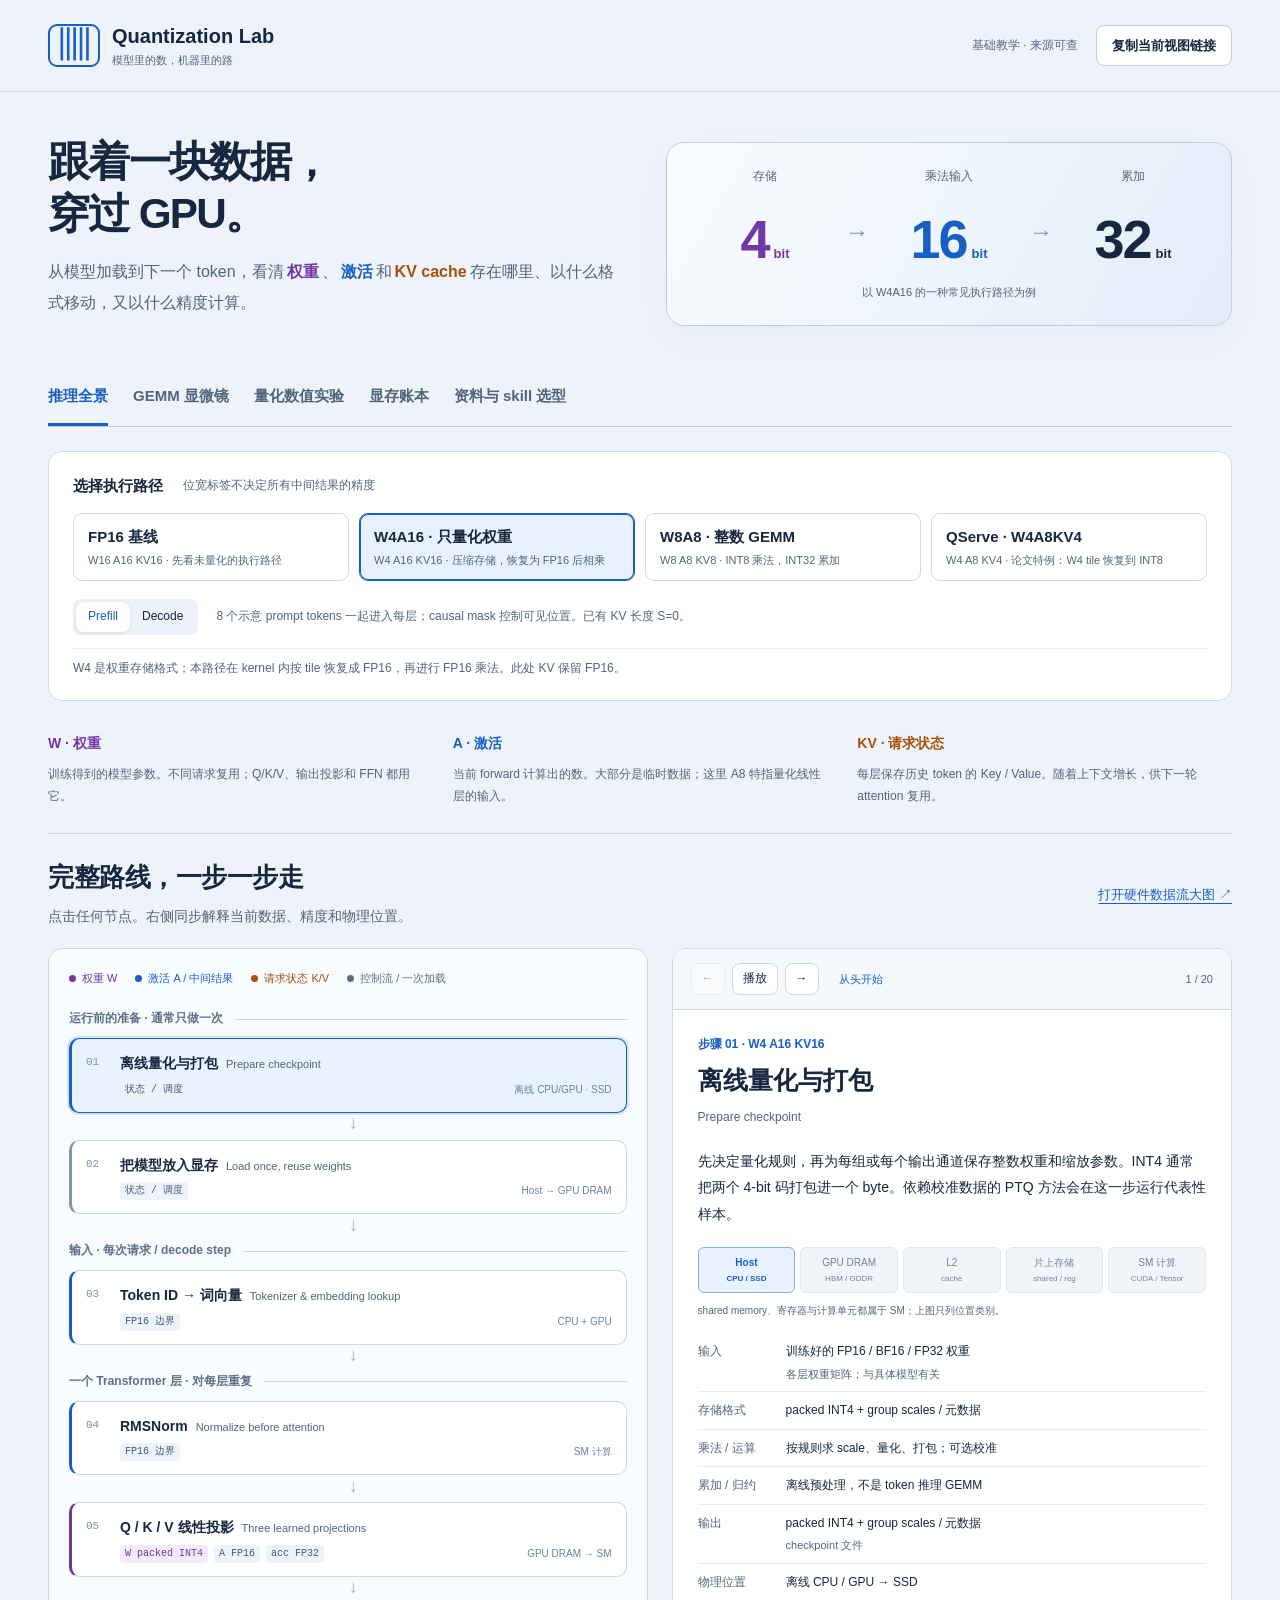
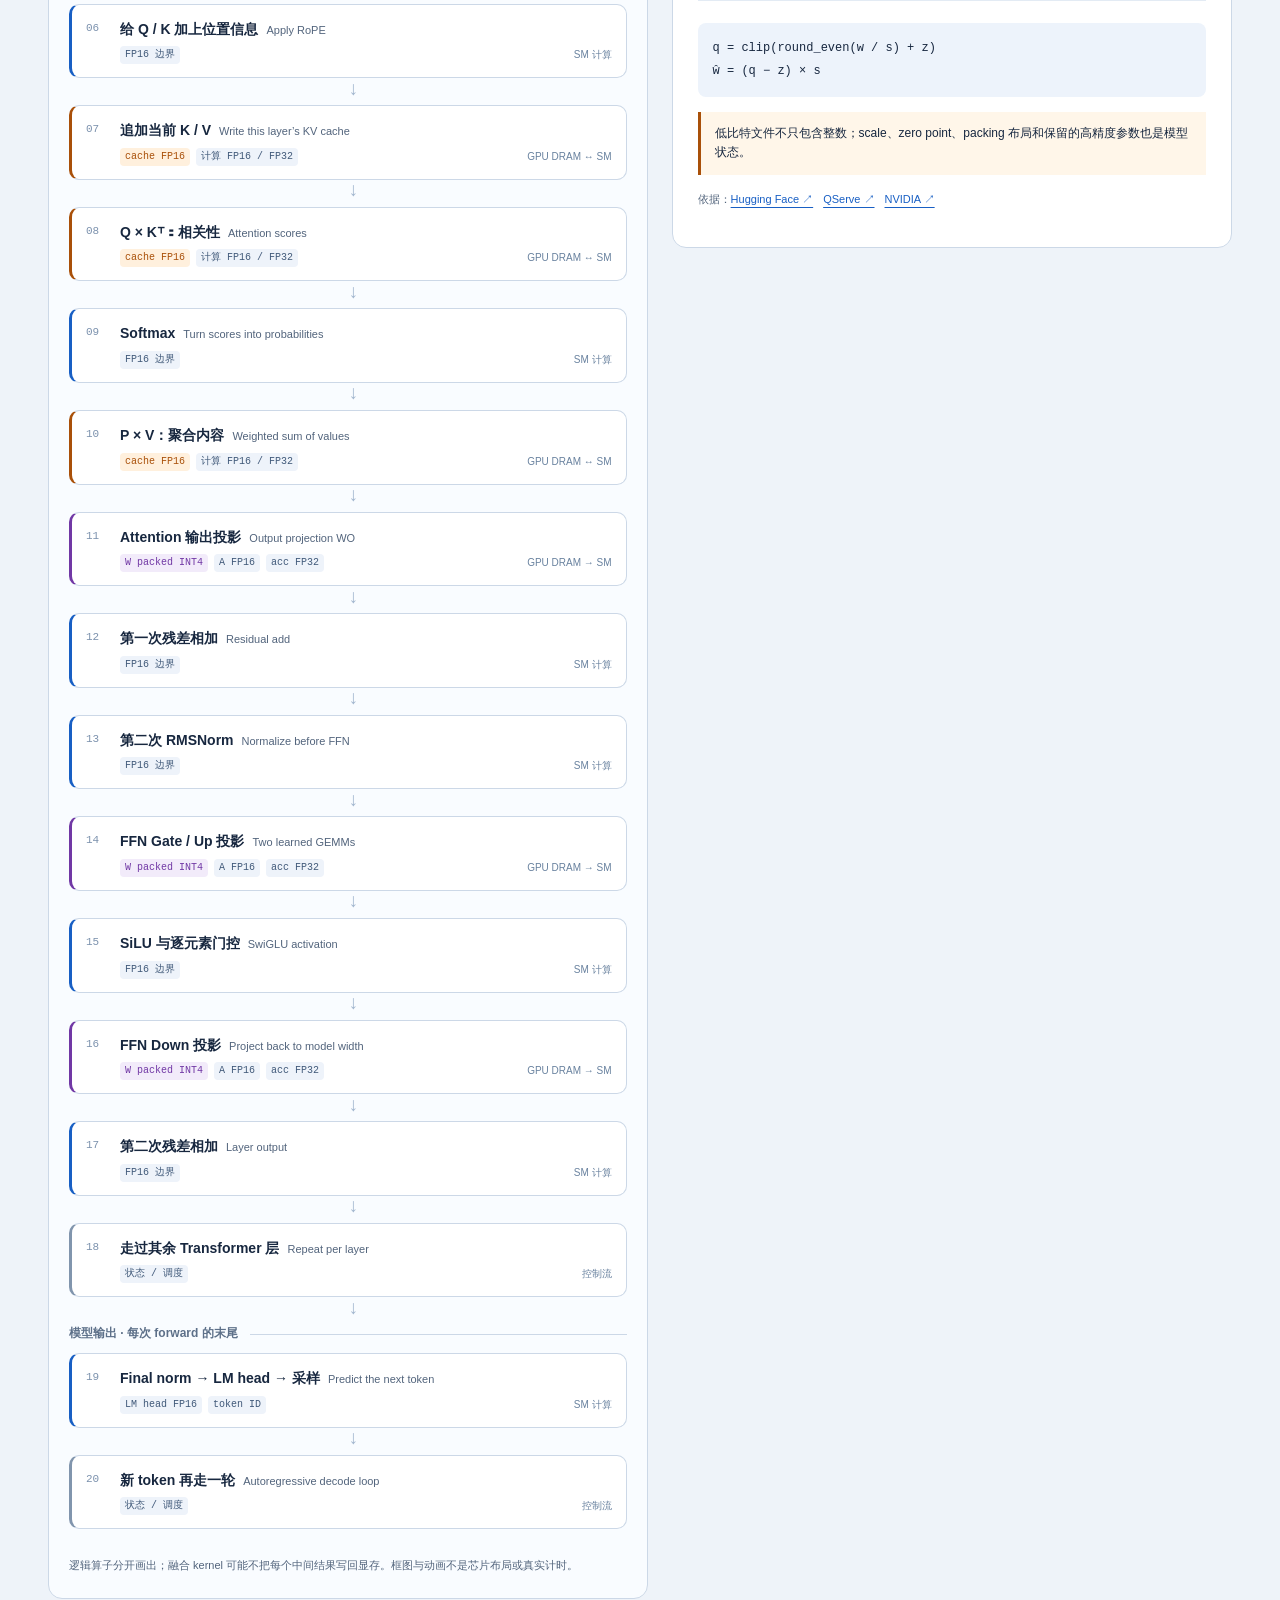
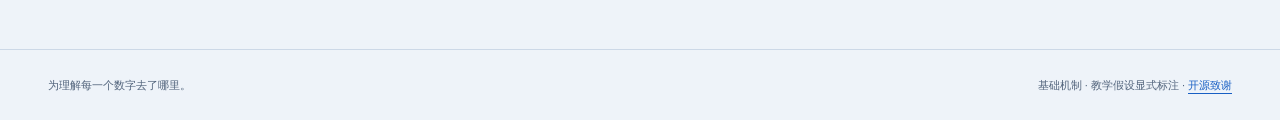
==== quantization-lab/index.html @ 195ac7df "Version static assets so shared views load verified scripts" ====
<!doctype html>
<html lang="zh-CN">
<head>
<meta charset="utf-8"><meta name="viewport" content="width=device-width,initial-scale=1">
<meta name="description" content="跟随权重、激活和 KV cache，理解量化推理中的精度、GPU 计算与存储。可交互、可核查的基础教学演示。">
<meta name="quantization-lab-build" content="20261026b"><meta name="theme-color" content="#eef3f9">
<title>Quantization Lab · 跟着数据穿过 GPU</title>
<link rel="stylesheet" href="style.abaac87771.css"><script src="model.bfa76250a1.js" defer></script><script src="app.083bc99942.js" defer></script>
</head>
<body>
<a href="#main" class="skip">跳到演示</a>
<header class="top"><a class="brand" href="./" aria-label="Quantization Lab 首页"><span class="brand-icon" aria-hidden="true">▥</span><span>Quantization Lab<small>模型里的数，机器里的路</small></span></a><div class="top-actions"><span class="check-tag">基础教学 · 来源可查</span><button id="share" class="button small">复制当前视图链接</button></div></header>
<main id="main">
<section class="intro"><div><h1>跟着一块数据，<br>穿过 GPU。</h1><p>从模型加载到下一个 token，看清<span class="weight-text">权重</span>、<span class="activation-text">激活</span>和<span class="kv-text">KV cache</span>存在哪里、以什么格式移动，又以什么精度计算。</p></div><div class="intro-visual" aria-label="存储、计算、累加、输出的精度可能不同"><span>存储</span><strong>4<span>bit</span></strong><i>→</i><span>乘法输入</span><strong>16<span>bit</span></strong><i>→</i><span>累加</span><strong>32<span>bit</span></strong><small>以 W4A16 的一种常见执行路径为例</small></div></section>
<nav class="tabs" aria-label="实验章节"><button data-tab="trace" aria-selected="true">推理全景</button><button data-tab="gemm">GEMM 显微镜</button><button data-tab="numbers">量化数值实验</button><button data-tab="memory">显存账本</button><button data-tab="sources">资料与 skill 选型</button></nav>
<section class="config" aria-label="执行方案"><div class="config-title"><strong>选择执行路径</strong><span>位宽标签不决定所有中间结果的精度</span></div><div class="recipes" id="recipes"></div><div class="phase-line"><div class="segmented" aria-label="推理阶段"><button data-phase="prefill">Prefill</button><button data-phase="decode">Decode</button></div><p id="phase-copy"></p></div><p id="recipe-caveat" class="config-note"></p></section>
<section id="view-trace" class="view"><div class="glossary"><div><strong class="weight-text">W · 权重</strong><p>训练得到的模型参数。不同请求复用；Q/K/V、输出投影和 FFN 都用它。</p></div><div><strong class="activation-text">A · 激活</strong><p>当前 forward 计算出的数。大部分是临时数据；这里 A8 特指量化线性层的输入。</p></div><div><strong class="kv-text">KV · 请求状态</strong><p>每层保存历史 token 的 Key / Value。随着上下文增长，供下一轮 attention 复用。</p></div></div><div class="trace-heading"><div><h2>完整路线，一步一步走</h2><p>点击任何节点。右侧同步解释当前数据、精度和物理位置。</p></div><a class="text-link" href="hardware.html" target="_blank" rel="noopener">打开硬件数据流大图 ↗</a></div><div class="trace-layout"><div class="flow-shell"><div class="legend"><span class="legend-weight">权重 W</span><span class="legend-a">激活 A / 中间结果</span><span class="legend-kv">请求状态 K/V</span><span class="legend-control">控制流 / 一次加载</span></div><div class="flow" id="flow"></div><p class="diagram-foot">逻辑算子分开画出；融合 kernel 可能不把每个中间结果写回显存。框图与动画不是芯片布局或真实计时。</p></div><aside class="inspector"><div class="transport"><button id="prev" aria-label="上一步">←</button><button id="play">播放</button><button id="next" aria-label="下一步">→</button><button id="reset" class="restart">从头开始</button><span id="progress"></span></div><div id="detail" aria-live="polite"></div></aside></div></section>
<section id="view-gemm" class="view" hidden><div class="section-lead"><h2>同一个矩阵乘法，四条精度路线</h2><p>以一个量化线性投影 <code>Y = A Wᵀ</code> 为例。这里 W 的每一行对应一个输出通道。切换上方方案，观察“存储 → 运算 → 输出”的变化。</p></div><div id="gemm-content"></div><div class="reading-note"><strong>一次反量化，处理多大？</strong><p>优化 kernel 通常每次处理一个 tile。压缩权重驻留显存；当前 tile 在片上恢复成计算所需的格式。寄存器、shared memory 的槽位随 kernel 迭代复用。下一 token 又会用到权重，可能重新从显存读取；不需要每次从 SSD 加载整个模型。</p><a href="hardware.html" target="_blank" rel="noopener">在完整硬件路径中查看 ↗</a></div></section>
<section id="view-numbers" class="view" hidden><div class="section-lead"><h2>亲手把小数，放进整数格子</h2><p>一个基础对称均匀量化器。改变位宽与截断范围，观察误差如何产生。这里没有运行真实 LLM。</p></div><div class="lab-grid"><div class="lab-controls"><label>整数位宽 <select id="bits"><option value="4">INT4 · 4 bit</option><option value="8">INT8 · 8 bit</option></select></label><label>截断边界 R <output id="range-value">3.00</output><input type="range" id="clip" min="0.5" max="4" step="0.05" value="3"></label><div id="quant-formula"></div><p class="muted">教学规则：z = 0，q ∈ [−qmax, qmax]，ties-to-even 舍入。INT4 用 [−7, 7] 共 15 个值；4 bit 仍有 16 种物理编码。其他方案可以使用 [−8, 7]、非对称格式或非均匀码本。</p></div><div class="chart-panel"><div class="chart-key"><span>● 原始 x</span><span class="activation-text">◆ 重建 x̂</span><span class="kv-text">边界外发生截断</span></div><svg id="quant-chart" viewBox="0 0 680 300" role="img" aria-label="原始值和量化后重建值的对比"></svg><div id="quant-stats" class="stats-row"></div></div></div><div class="table-scroll"><table class="data-table" id="quant-table"></table></div><div class="dot-lab"><h3>INT8 × INT8，为什么还要乘 scale？</h3><p>两个向量分别用一个 scale；先累加整数乘积，再恢复量纲。这个实验的误差来自量化。</p><div id="dot-example"></div></div></section>
<section id="view-memory" class="view" hidden><div class="section-lead"><h2>少了多少数据？算一笔显存账</h2><p>比较 FP16 与所选方案的权重、KV 理论 payload。容量估算不等于实测延迟，也不代表完整峰值显存。</p></div><div class="memory-controls"><label>量化线性权重数 Pq（十亿）<input id="params" type="number" value="7" min="0.1" max="1000" step="0.1"></label><label>Batch B<input id="batch" type="number" value="1" min="1" max="128"></label><label>层数 L<input id="layers" type="number" value="32" min="1" max="200"></label><label>KV heads Hkv<input id="heads" type="number" value="8" min="1" max="128"></label><label>Head dim d<input id="head-dim" type="number" value="128" min="8" max="512" step="8"></label><label>缓存 token 数 S <output id="context-value"></output><input id="context" type="range" value="2048" min="128" max="32768" step="128"></label></div><div id="memory-results"></div><div class="reading-note"><strong>payload 之外还有什么？</strong><p>量化 scale、zero point、对齐与 padding；embedding、LM head、norm 等保留高精度的权重；激活、临时 workspace、分配器、CUDA graph 和可能的 KV 高精度 residual buffer。这里不把它们合成一个虚构的“模型峰值显存”。</p><p>教学示例：若每 128 个 W4 权重额外保存一个 2-byte scale，7B 权重还需约 104 MiB scale。真实格式可能还有 zero point 或两级参数；QServe 使用自己的元数据布局。</p></div></section>
<section id="view-sources" class="view" hidden><div class="section-lead"><h2>为什么选这些 skill，依据是什么？</h2><p>先核查实际 SKILL.md 与示例，再确定展示形式；用技术资料约束内容。下方是适配判断，没有做跨模型盲测排名。</p></div><div id="research-content"></div><a class="button" href="research.txt" download="quantization-skill-research.md">下载完整调研与技术说明</a><div id="reference-list"></div><div class="scope"><h3>本演示的边界</h3><p>单个离散 NVIDIA GPU；权重放得下 GPU DRAM；无 offload / 分布式 / prefix cache。采用 Llama 风格 pre-norm、RoPE、SwiGLU 与 GQA。边界激活默认 FP16；示例的 norm/softmax 归约与浮点 GEMM 累加用 FP32。具体融合、舍入、缓存路径与中间 dtype 会随 GPU、kernel 和框架变化。</p><p>这里展示机制与数值模型，没有运行 LLM 推理 benchmark；动画不代表真实耗时。技术核查：2026-10-26。</p></div></section>
</main><footer><span>为理解每一个数字去了哪里。</span><span>基础机制 · 教学假设显式标注 · <a href="DASHMOTION-LICENSE.txt">开源致谢</a></span></footer><div id="toast" role="status"></div>
</body></html>
---- quantization-lab/style.abaac87771.css ----
:root{--paper:#eef3f9;--surface:#fff;--ink:#17273f;--muted:#52647c;--line:#ccd8e7;--blue:#185fc4;--blue-bg:#e8f1ff;--violet:#7138a5;--violet-bg:#f2ebfa;--orange:#a95009;--orange-bg:#fff0dd;--navy:#182e4c;--radius:14px}*{box-sizing:border-box}html{scroll-behavior:smooth}body{margin:0;background:var(--paper);color:var(--ink);font-family:-apple-system,BlinkMacSystemFont,"PingFang SC","Microsoft YaHei",sans-serif;line-height:1.65;font-size:15px}button,input,select{font:inherit}button,a,input,select{touch-action:manipulation}button{cursor:pointer}a{color:var(--blue);text-underline-offset:4px}button:focus-visible,a:focus-visible,input:focus-visible,select:focus-visible{outline:3px solid #2b73ca;outline-offset:4px}button{color:inherit}code,.mono{font-family:ui-monospace,SFMono-Regular,Menlo,monospace;font-size:.91em}code{background:#eaf0f8;padding:3px 5px;border-radius:4px}p{margin:0 0 14px}h1,h2,h3{line-height:1.25;margin:0 0 12px}h2{font-size:26px;letter-spacing:-.5px}h3{font-size:19px}small,.muted{color:var(--muted)}button{border:1px solid var(--line);background:var(--surface);border-radius:8px;padding:8px 13px}.button{display:inline-block;background:#fff;border:1px solid #bbcbe0;border-radius:8px;text-decoration:none;color:var(--ink);padding:9px 15px;font-weight:600}.small{font-size:13px}.top{max-width:1440px;margin:auto;display:flex;justify-content:space-between;align-items:center;padding:24px 48px;border-bottom:1px solid var(--line);gap:20px}.brand{text-decoration:none;color:var(--ink);font-size:20px;display:flex;align-items:center;gap:12px;line-height:1.2;font-weight:700}.brand small{font-size:11px;font-weight:400;display:block;margin-top:6px}.brand-icon{font-size:32px;color:var(--blue);padding:0 8px;border:2px solid var(--blue);border-radius:9px}.top-actions{display:flex;gap:18px;align-items:center}.check-tag{font-size:12px;color:var(--muted)}main{max-width:1440px;margin:auto;padding:0 48px}.intro{display:grid;grid-template-columns:1fr 1fr;align-items:center;gap:52px;padding:44px 0 38px}.intro h1{font-size:clamp(34px,3.3vw,52px);letter-spacing:-1.7px;line-height:1.22}.intro p{max-width:610px;font-size:16px;color:var(--muted);margin-top:18px;line-height:1.9}.weight-text{color:var(--violet)}.activation-text{color:var(--blue)}.kv-text{color:var(--orange)}.intro p span{font-weight:600;margin:0 3px}.intro-visual{display:grid;grid-template-columns:1fr 32px 1fr 32px 1fr;grid-template-rows:28px 74px 32px;text-align:center;border:1px solid #bdd0e7;border-radius:18px;padding:24px 22px;background:linear-gradient(120deg,#f9fcff,#e3edf9);box-shadow:0 12px 35px #28496d09}.intro-visual>span{font-size:12px;color:var(--muted)}.intro-visual>span:nth-of-type(1){grid-area:1/1}.intro-visual>span:nth-of-type(2){grid-area:1/3}.intro-visual>span:nth-of-type(3){grid-area:1/5}.intro-visual strong{font-size:54px;font-weight:600;letter-spacing:-2px;font-variant-numeric:tabular-nums}.intro-visual strong:nth-of-type(1){grid-area:2/1;color:var(--violet)}.intro-visual strong:nth-of-type(2){grid-area:2/3;color:var(--blue)}.intro-visual strong:nth-of-type(3){grid-area:2/5;color:var(--ink)}.intro-visual strong span{font-size:13px;margin-left:5px;letter-spacing:0}.intro-visual i{align-self:center;color:#7d93ad;font-style:normal;font-size:24px}.intro-visual i:nth-of-type(1){grid-area:2/2}.intro-visual i:nth-of-type(2){grid-area:2/4}.intro-visual small{grid-area:3/1/4/6;font-size:11px;align-self:end}.tabs{display:flex;gap:25px;border-bottom:1px solid #b9c9dd;margin-bottom:24px;overflow-x:auto;white-space:nowrap;scrollbar-width:thin}.tabs button{border:0;background:transparent;border-radius:0;padding:14px 0;border-bottom:3px solid transparent;font-weight:600;color:var(--muted)}.tabs button[aria-selected=true]{color:var(--blue);border-color:var(--blue)}.config{background:#fff;border:1px solid var(--line);border-radius:var(--radius);padding:22px 24px;margin-bottom:30px}.config-title{display:flex;align-items:center;gap:20px;margin-bottom:14px}.config-title span{font-size:12px;color:var(--muted)}.recipes{display:grid;grid-template-columns:repeat(4,1fr);gap:10px}.recipe{display:flex;flex-direction:column;align-items:start;border-radius:9px;padding:12px 14px;text-align:left;line-height:1.4}.recipe span{font-size:11px;color:var(--muted);margin-top:6px}.recipe strong{font-size:15px}.recipe[aria-pressed=true]{background:var(--blue-bg);border-color:var(--blue);box-shadow:inset 0 0 0 1px var(--blue)}.phase-line{display:flex;align-items:center;gap:18px;margin-top:18px}.segmented{display:flex;background:#edf2f8;border-radius:7px;padding:3px;flex-shrink:0}.segmented button{background:transparent;border:0;font-size:12px;padding:5px 12px}.segmented button[aria-pressed=true]{background:#fff;box-shadow:0 1px 4px #17273f1c;color:var(--blue)}.phase-line p{font-size:12px;color:var(--muted);margin:0}.config-note{font-size:12px;margin:13px 0 0;color:var(--muted);border-top:1px solid #e6edf5;padding-top:10px}.trace-heading{display:flex;justify-content:space-between;align-items:center;margin-bottom:20px;gap:20px}.trace-heading p,.section-lead p{color:var(--muted);font-size:14px;margin:0;max-width:850px}.text-link{font-size:13px;white-space:nowrap}.trace-layout{display:grid;grid-template-columns:minmax(0,1.07fr) minmax(0,1fr);gap:24px;align-items:start}.flow-shell{background:#f9fcff;border:1px solid var(--line);border-radius:var(--radius);padding:20px}.legend{display:flex;flex-wrap:wrap;gap:8px 18px;font-size:11px;margin-bottom:22px}.legend span:before{content:"";display:inline-block;width:7px;height:7px;border-radius:50%;background:currentColor;margin-right:6px}.legend-weight{color:var(--violet)}.legend-a{color:var(--blue)}.legend-kv{color:var(--orange)}.legend-control{color:#5c7088}.flow-group{margin:14px 0 9px;font-size:12px;font-weight:600;color:#5d7089;display:flex;align-items:center;gap:12px}.flow-group:after{content:"";height:1px;background:var(--line);flex:1}.flow-node{width:100%;text-align:left;border-radius:10px;position:relative;padding:13px 14px;margin-bottom:27px;background:#fff;display:grid;grid-template-columns:25px 1fr;gap:9px;line-height:1.4;border-left:3px solid var(--blue);scroll-margin-top:28px}.flow-node:after{content:"↓";position:absolute;left:50%;bottom:-25px;color:#a3b7cf;font-size:19px}.flow-node:last-child:after{display:none}.flow-node[data-kind=weight]{border-left-color:var(--violet)}.flow-node[data-kind=kv]{border-left-color:var(--orange)}.flow-node[data-kind=control]{border-left-color:#8195ad}.flow-node[aria-pressed=true]{background:#e9f2ff;border-color:var(--blue);box-shadow:0 0 0 2px #185fc429}.step-num{font-family:ui-monospace,monospace;color:#7b91ad;font-size:11px;padding-top:3px}.node-title{font-weight:650;font-size:14px}.node-en{font-size:11px;color:var(--muted);font-weight:400;margin-left:8px}.node-meta{margin-top:7px;display:flex;gap:6px;align-items:center;flex-wrap:wrap}.dtype{font-family:ui-monospace,monospace;font-size:10px;line-height:1.4;padding:2px 5px;background:#eef3fa;border-radius:4px;color:#405979}.dtype.weight{background:var(--violet-bg);color:var(--violet)}.dtype.kv{background:var(--orange-bg);color:var(--orange)}.location-tag{font-size:10px;margin-left:auto;color:#69829f}.diagram-foot{font-size:11px;color:var(--muted);margin:12px 0 2px;line-height:1.8}.inspector{position:sticky;top:18px;background:#fff;border-radius:var(--radius);border:1px solid var(--line);overflow:hidden}.transport{display:flex;gap:7px;align-items:center;background:#f5f8fc;padding:14px 18px;border-bottom:1px solid var(--line)}.transport button{font-size:12px;padding:5px 10px}.transport .restart{font-size:11px;margin-left:3px;background:transparent;border:0;color:var(--blue)}#progress{font-size:11px;color:var(--muted);margin-left:auto}.detail-body{padding:25px}.step-label{font-size:12px;color:var(--blue);font-weight:600;margin-bottom:10px}.detail-body h3{font-size:25px}.detail-subtitle{font-size:12px;color:var(--muted);margin-bottom:20px}.detail-story{font-size:14px;line-height:1.9;margin-bottom:19px}.hardware-strip{display:flex;gap:5px;align-items:stretch;margin-bottom:18px}.hw{flex:1;min-width:0;background:#f1f4f9;border:1px solid #e0e7f0;padding:8px 3px;text-align:center;border-radius:6px;font-size:10px;line-height:1.4;color:#72839b}.hw.active{color:var(--blue);background:#e7f1ff;border-color:#85afe8;font-weight:650}.hw small{display:block;font-size:8px;color:inherit;margin-top:3px}.spec-table{width:100%;border-collapse:collapse;font-size:12px;line-height:1.7;margin:14px 0 22px}.spec-table th{width:80px;font-weight:500;text-align:left;color:var(--muted);vertical-align:top}.spec-table td,.spec-table th{padding:8px 0;border-bottom:1px solid #e3ebf4}.spec-table td{padding-left:8px}.shape{display:block;font-size:11px;color:var(--muted);margin-top:3px;overflow-wrap:anywhere}.detail-insight{border-left:3px solid var(--orange);background:#fff6e9;padding:12px 14px;font-size:12px;margin:15px 0}.detail-source{font-size:11px;color:var(--muted)}.detail-source a{margin-right:10px}.equation{padding:14px 15px;background:#edf3fb;border-radius:8px;font-family:ui-monospace,monospace;font-size:12px;line-height:1.9;overflow-wrap:anywhere;margin:15px 0}.section-lead{margin:6px 0 26px}.kernel-panel{border:1px solid #bed0e6;background:#fff;border-radius:var(--radius);padding:26px;margin-bottom:24px}.kernel-panel h3{font-size:23px}.kernel-ribbon{display:grid;grid-template-columns:repeat(5,1fr);gap:22px;margin:28px 0}.kernel-box{background:#edf4ff;border:1px solid #acc7e8;border-radius:9px;padding:15px 12px;position:relative;line-height:1.5;min-height:125px}.kernel-box:after{content:"→";position:absolute;right:-19px;top:40%;color:#7086a1}.kernel-box:last-child:after{display:none}.kernel-box:first-child{background:var(--violet-bg);border-color:#cbb4dd}.kernel-box strong{display:block;font-size:14px}.kernel-box small{font-size:11px;display:block;margin-top:8px}.kernel-label{font-size:10px;color:var(--muted);margin-bottom:8px}.kernel-table{width:100%;border-collapse:collapse;font-size:13px}.kernel-table td,.kernel-table th{padding:12px 10px;text-align:left;border-bottom:1px solid #dce5ef}.kernel-table th{font-size:12px;color:var(--muted);font-weight:500}.reading-note{background:#e5edf7;border-radius:10px;padding:23px 26px;margin:24px 0;color:#354e6d;font-size:14px;line-height:1.9}.reading-note p{margin:8px 0}.reading-note a{font-size:13px}.lab-grid{display:grid;grid-template-columns:300px 1fr;gap:25px}.lab-controls{background:#fff;border:1px solid var(--line);border-radius:var(--radius);padding:24px}.lab-controls label{display:block;font-size:13px;font-weight:600;margin-bottom:24px}select,input[type=number]{display:block;margin-top:9px;background:#f8fbff;border:1px solid #bbcee6;border-radius:6px;padding:9px 10px;width:100%;color:var(--ink)}input[type=range]{width:100%;accent-color:var(--blue);margin-top:14px}output{float:right;font-family:ui-monospace,monospace;color:var(--blue);font-weight:500}.lab-controls .muted{font-size:11px;line-height:1.85}.chart-panel{background:#fff;border:1px solid var(--line);border-radius:var(--radius);padding:22px}.chart-key{display:flex;gap:18px;flex-wrap:wrap;font-size:11px;margin-bottom:20px}.chart-panel svg{width:100%;height:auto}.stats-row{display:grid;grid-template-columns:repeat(3,1fr);gap:18px;margin-top:20px;border-top:1px solid var(--line);padding-top:18px}.stats-row span{font-size:11px;color:var(--muted)}.stats-row strong{font-size:24px;display:block;color:var(--ink);font-variant-numeric:tabular-nums}.table-scroll{overflow-x:auto;margin:25px 0}.data-table{width:100%;border-collapse:collapse;background:white;font-family:ui-monospace,monospace;font-size:12px;text-align:right}.data-table td,.data-table th{padding:12px 16px;border-bottom:1px solid #d8e3f1;white-space:nowrap}.data-table th{color:var(--muted);font-weight:500;background:#e5edf7}.clipped{color:#b04e13;background:#fff3e5}.dot-lab{margin-top:34px;border-top:1px solid var(--line);padding-top:26px}.dot-lab>p{font-size:13px;color:var(--muted)}.dot-lab .equation{font-size:13px;background:white;border:1px solid #d2dfef}.memory-controls{display:grid;grid-template-columns:repeat(5,1fr);gap:20px;background:#fff;padding:24px;border:1px solid var(--line);border-radius:var(--radius);margin-bottom:25px}.memory-controls label{font-size:12px;font-weight:500;min-width:0}.memory-controls label:last-child{grid-column:1/-1}.memory-summary{display:grid;grid-template-columns:repeat(3,1fr);gap:20px;margin:25px 0}.mem-item{border-top:3px solid #849bb8;background:#fff;padding:24px 24px 18px}.mem-item:nth-child(2){border-color:var(--violet)}.mem-item:nth-child(3){border-color:var(--orange)}.mem-item strong{display:block;font-size:32px;line-height:1.4;font-variant-numeric:tabular-nums}.mem-item span{font-size:12px;color:var(--muted)}.mem-chart{background:#fff;padding:25px;border:1px solid var(--line);border-radius:var(--radius)}.bar-row{display:grid;grid-template-columns:140px 1fr 110px;gap:16px;align-items:center;margin:14px 0;font-size:12px}.bar-track{height:24px;background:#edf2f9;border-radius:5px;overflow:hidden;display:flex}.bar-w{background:#8c61b4;height:100%;min-width:1px}.bar-kv{background:#c26a20;height:100%;min-width:1px}.mem-formula{margin-top:25px;padding-top:15px;border-top:1px solid var(--line);font-size:13px}.research-table{font-size:13px;width:100%;border-collapse:collapse;background:#fff;margin-bottom:26px}.research-table th,.research-table td{text-align:left;padding:16px;border-bottom:1px solid var(--line);vertical-align:top}.research-table th{font-size:12px;color:var(--muted);background:#e5edf7}.research-table small{font-size:11px}.chosen{font-size:11px;background:var(--blue-bg);color:var(--blue);padding:3px 7px;border-radius:5px;white-space:nowrap}.references{margin-top:35px;display:grid;grid-template-columns:1fr 1fr;gap:14px 30px}.ref{border-bottom:1px solid var(--line);padding:15px 0;font-size:13px}.ref small{display:block;font-size:12px;margin-top:5px}.scope{margin-top:36px;border-left:3px solid #6a87ab;padding:4px 22px;max-width:1000px;color:var(--muted);font-size:13px}footer{margin:50px auto 0;max-width:1440px;border-top:1px solid var(--line);padding:26px 48px;display:flex;justify-content:space-between;color:var(--muted);gap:20px;font-size:11px}#toast{position:fixed;bottom:25px;left:50%;transform:translateX(-50%);background:var(--navy);border-radius:9px;color:#fff;font-size:13px;padding:12px 24px;display:none;z-index:10}.skip{position:absolute;top:-80px;background:#fff;padding:12px;z-index:99}.skip:focus{top:5px}[hidden]{display:none!important}.view{animation:none}button:disabled{opacity:.4;cursor:default}svg text{font-family:-apple-system,BlinkMacSystemFont,"PingFang SC",sans-serif}@media(min-width:1500px){.inspector{top:30px}}@media(max-width:1050px){main{padding:0 28px}.top{padding:22px 28px}.intro{gap:25px}.trace-layout{grid-template-columns:1fr 1fr;gap:15px}.detail-body{padding:20px}.transport{padding:12px 10px;gap:4px}.transport button{padding:5px 7px}.kernel-ribbon{gap:15px}.kernel-box{padding:12px 9px}.kernel-box:after{right:-14px}.memory-controls{grid-template-columns:repeat(3,1fr)}.config{padding:20px}.node-en{display:block;margin-left:0;margin-top:2px}.lab-grid{grid-template-columns:260px 1fr}}@media(max-width:760px){main{padding:0 18px}.top{padding:18px;gap:12px}.brand{font-size:16px}.brand-icon{font-size:24px;padding:0 6px}.brand small{font-size:9px}.check-tag{display:none}.top-actions{gap:0}.top-actions button{font-size:10px;padding:8px}.intro{grid-template-columns:1fr;padding:30px 0 24px;gap:20px}.intro h1{font-size:38px}.intro p{font-size:14px;line-height:1.8;margin-bottom:0}.intro-visual{max-width:none;padding:17px;grid-template-rows:23px 60px 23px}.intro-visual strong{font-size:42px}.tabs{gap:22px;margin-bottom:18px}.tabs button{font-size:13px;padding:11px 0}.config{padding:17px}.config-title{display:block}.config-title span{display:block;font-size:11px;margin-top:4px}.recipes{grid-template-columns:1fr 1fr;gap:8px}.recipe{padding:10px}.recipe strong{font-size:12px}.recipe span{font-size:10px}.phase-line{align-items:start;gap:10px}.phase-line p{font-size:11px}.config-note{font-size:11px}.trace-heading{align-items:start;display:block}.trace-heading h2,.section-lead h2{font-size:24px}.trace-heading p{font-size:12px}.trace-heading a{font-size:12px;display:inline-block;margin-top:9px}.trace-layout{display:flex;flex-direction:column-reverse;gap:18px}.inspector{position:static;width:100%}.flow-shell{width:100%;padding:16px}.detail-body{padding:20px}.detail-body h3{font-size:23px}.detail-story{font-size:13px}.spec-table{font-size:12px}.detail-insight{font-size:12px}.transport{padding:12px 14px;position:sticky;top:0}.kernel-panel{padding:18px}.kernel-ribbon{display:flex;flex-direction:column;gap:20px}.kernel-box{min-height:0;padding:12px 16px}.kernel-box:after{content:"↓";top:auto;bottom:-22px;right:50%;font-size:17px}.kernel-box small{margin-top:4px}.kernel-table{font-size:12px}.kernel-table th,.kernel-table td{padding:10px 5px}.reading-note{padding:18px;font-size:13px}.lab-grid{grid-template-columns:1fr;gap:18px}.lab-controls{padding:20px}.lab-controls label{margin-bottom:18px}.chart-panel{padding:14px}.stats-row{gap:8px}.stats-row strong{font-size:21px}.chart-key{font-size:10px;gap:12px}.data-table{font-size:11px}.data-table td,.data-table th{padding:10px}.memory-controls{grid-template-columns:1fr 1fr;padding:18px;gap:16px}.memory-summary{gap:9px}.mem-item{padding:16px 10px}.mem-item strong{font-size:21px}.mem-item span{font-size:10px}.bar-row{grid-template-columns:80px 1fr 75px;gap:8px;font-size:10px}.mem-chart{padding:15px}.research-table{min-width:650px}.references{grid-template-columns:1fr}.scope{padding-left:14px}.location-tag{margin-left:0}.node-title{font-size:13px}.node-en{display:inline;font-size:10px;margin-left:5px}footer{padding:23px 18px;display:block;font-size:10px}footer span{display:block;margin-bottom:7px}}@media(prefers-reduced-motion:reduce){html{scroll-behavior:auto}*,*:before,*:after{animation:none!important;transition:none!important}}

.glossary{display:grid;grid-template-columns:repeat(3,1fr);gap:30px;border-bottom:1px solid var(--line);padding:0 0 25px;margin-bottom:27px}.glossary strong{font-size:14px}.glossary p{font-size:12px;line-height:1.85;color:var(--muted);margin:7px 0 0}@media(max-width:760px){.glossary{grid-template-columns:1fr;gap:16px}.glossary p{margin-top:4px}}
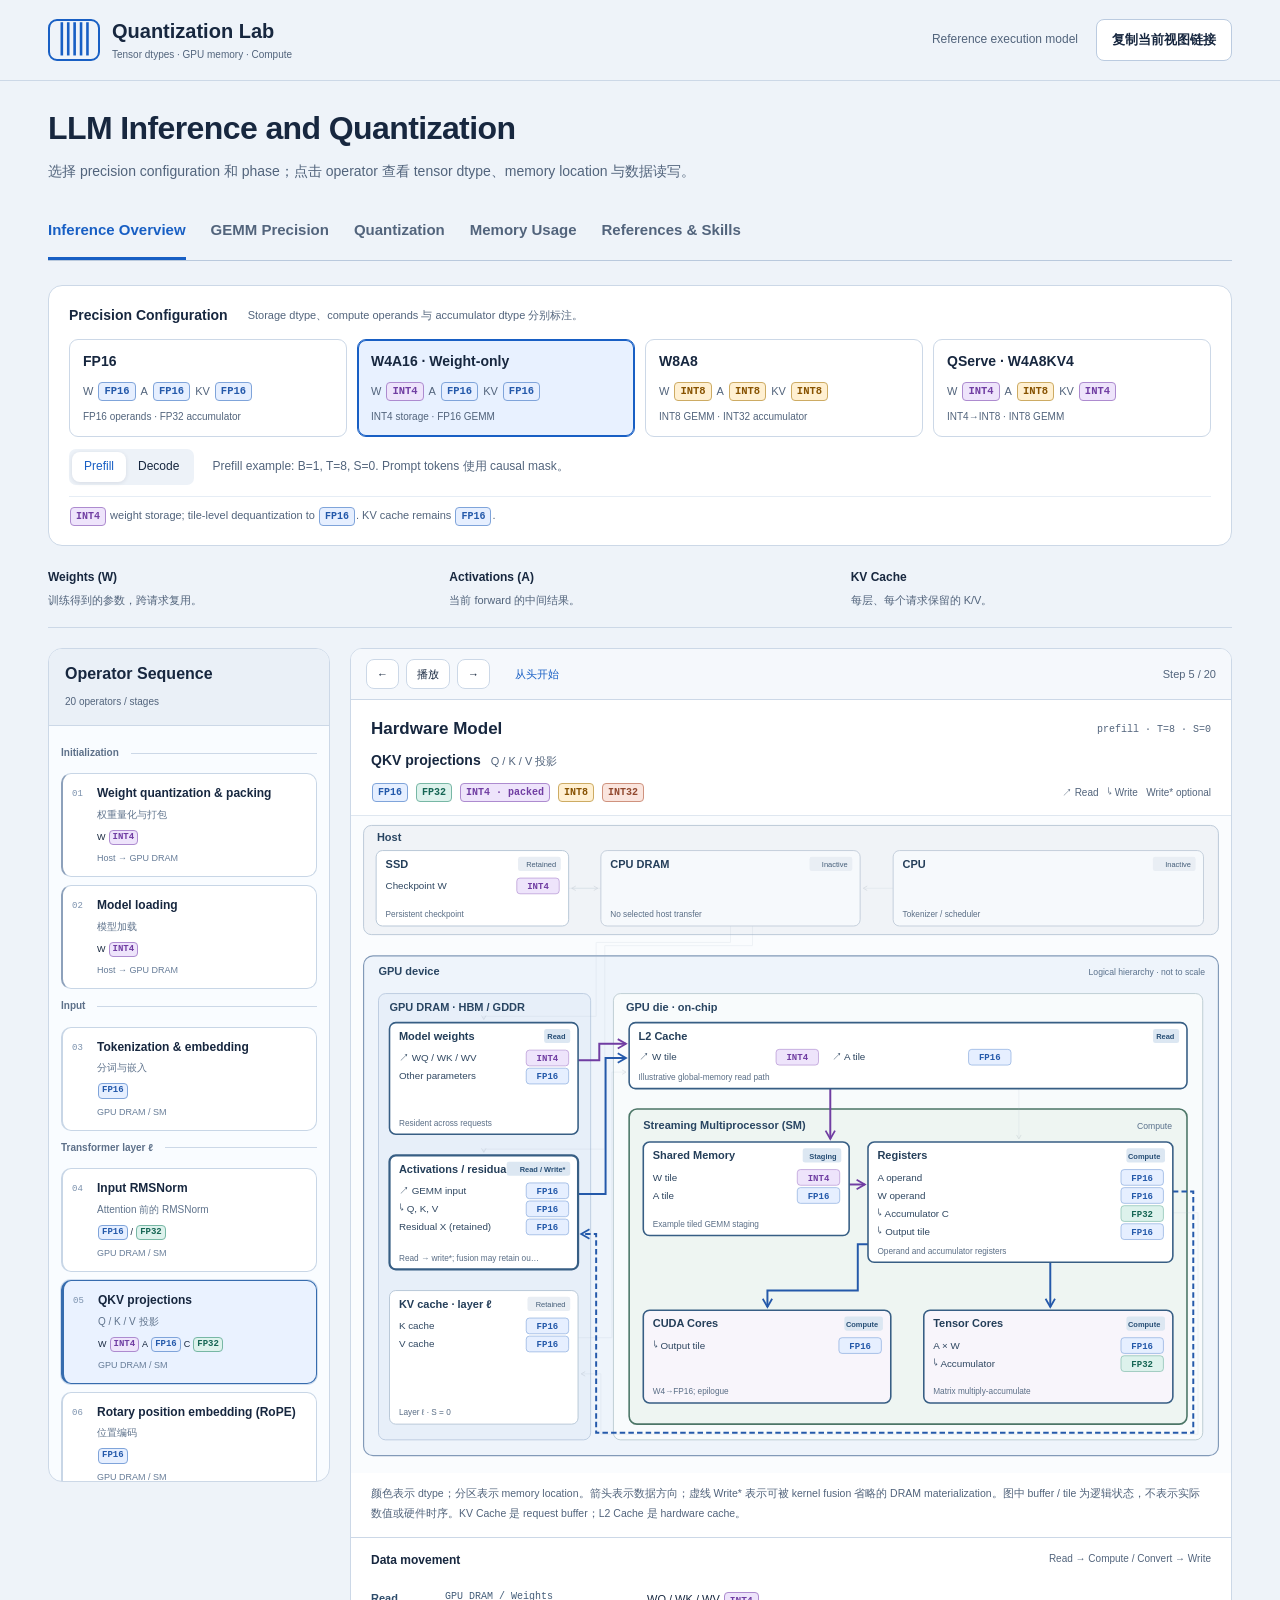
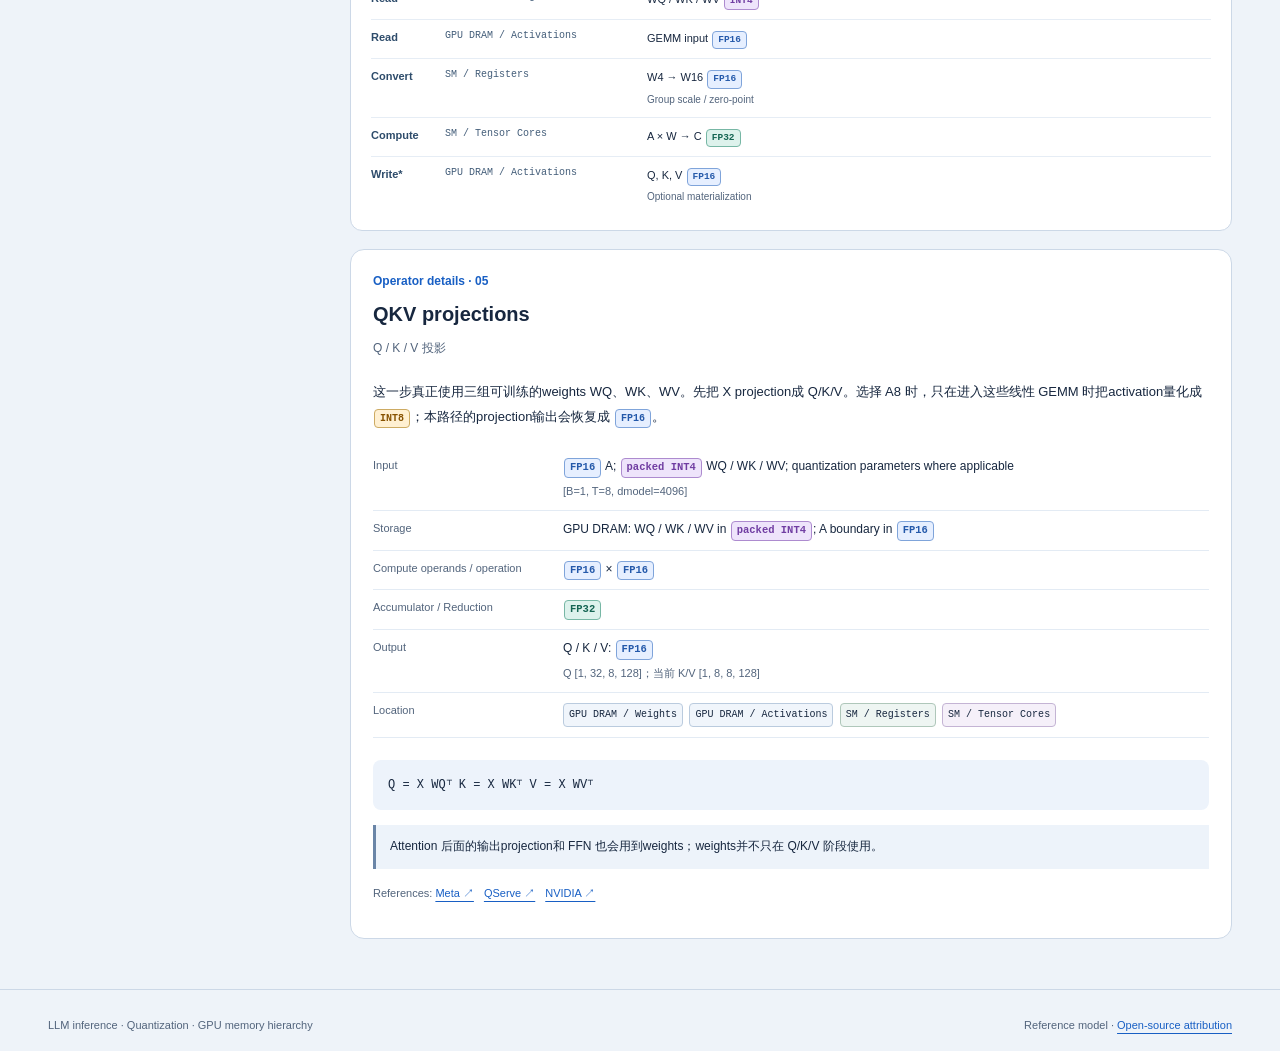
==== commit ff455eef: "Embed operator-linked GPU hardware model and standardize technical terminology" ====
--- a/quantization-lab/index.html
+++ b/quantization-lab/index.html
@@ -2,22 +2,37 @@
 <html lang="zh-CN">
 <head>
 <meta charset="utf-8"><meta name="viewport" content="width=device-width,initial-scale=1">
-<meta name="description" content="跟随权重、激活和 KV cache，理解量化推理中的精度、GPU 计算与存储。可交互、可核查的基础教学演示。">
-<meta name="quantization-lab-build" content="20261026b"><meta name="theme-color" content="#eef3f9">
-<title>Quantization Lab · 跟着数据穿过 GPU</title>
-<link rel="stylesheet" href="style.abaac87771.css"><script src="model.bfa76250a1.js" defer></script><script src="app.083bc99942.js" defer></script>
+<meta name="description" content="LLM inference operators, tensor dtypes, GPU memory hierarchy and quantization. An interactive reference model.">
+<meta name="theme-color" content="#eef3f9"><meta name="quantization-lab-build" content="20261026c">
+<title>Quantization Lab · LLM Inference and Quantization</title>
+<link rel="stylesheet" href="style.56a35861df.css">
+<script src="model.bfa76250a1.js" defer></script><script src="hardware-model.46f86d7c91.js" defer></script><script src="hardware-view.cee8b936ba.js" defer></script><script src="app.cb50591636.js" defer></script>
 </head>
 <body>
-<a href="#main" class="skip">跳到演示</a>
-<header class="top"><a class="brand" href="./" aria-label="Quantization Lab 首页"><span class="brand-icon" aria-hidden="true">▥</span><span>Quantization Lab<small>模型里的数，机器里的路</small></span></a><div class="top-actions"><span class="check-tag">基础教学 · 来源可查</span><button id="share" class="button small">复制当前视图链接</button></div></header>
+<a href="#main" class="skip">跳到内容</a>
+<header class="top"><a class="brand" href="./" aria-label="Quantization Lab"><span class="brand-icon" aria-hidden="true">▥</span><span>Quantization Lab<small>Tensor dtypes · GPU memory · Compute</small></span></a><div class="top-actions"><span class="check-tag">Reference execution model</span><button id="share" class="button small">复制当前视图链接</button></div></header>
 <main id="main">
-<section class="intro"><div><h1>跟着一块数据，<br>穿过 GPU。</h1><p>从模型加载到下一个 token，看清<span class="weight-text">权重</span>、<span class="activation-text">激活</span>和<span class="kv-text">KV cache</span>存在哪里、以什么格式移动，又以什么精度计算。</p></div><div class="intro-visual" aria-label="存储、计算、累加、输出的精度可能不同"><span>存储</span><strong>4<span>bit</span></strong><i>→</i><span>乘法输入</span><strong>16<span>bit</span></strong><i>→</i><span>累加</span><strong>32<span>bit</span></strong><small>以 W4A16 的一种常见执行路径为例</small></div></section>
-<nav class="tabs" aria-label="实验章节"><button data-tab="trace" aria-selected="true">推理全景</button><button data-tab="gemm">GEMM 显微镜</button><button data-tab="numbers">量化数值实验</button><button data-tab="memory">显存账本</button><button data-tab="sources">资料与 skill 选型</button></nav>
-<section class="config" aria-label="执行方案"><div class="config-title"><strong>选择执行路径</strong><span>位宽标签不决定所有中间结果的精度</span></div><div class="recipes" id="recipes"></div><div class="phase-line"><div class="segmented" aria-label="推理阶段"><button data-phase="prefill">Prefill</button><button data-phase="decode">Decode</button></div><p id="phase-copy"></p></div><p id="recipe-caveat" class="config-note"></p></section>
-<section id="view-trace" class="view"><div class="glossary"><div><strong class="weight-text">W · 权重</strong><p>训练得到的模型参数。不同请求复用；Q/K/V、输出投影和 FFN 都用它。</p></div><div><strong class="activation-text">A · 激活</strong><p>当前 forward 计算出的数。大部分是临时数据；这里 A8 特指量化线性层的输入。</p></div><div><strong class="kv-text">KV · 请求状态</strong><p>每层保存历史 token 的 Key / Value。随着上下文增长，供下一轮 attention 复用。</p></div></div><div class="trace-heading"><div><h2>完整路线，一步一步走</h2><p>点击任何节点。右侧同步解释当前数据、精度和物理位置。</p></div><a class="text-link" href="hardware.html" target="_blank" rel="noopener">打开硬件数据流大图 ↗</a></div><div class="trace-layout"><div class="flow-shell"><div class="legend"><span class="legend-weight">权重 W</span><span class="legend-a">激活 A / 中间结果</span><span class="legend-kv">请求状态 K/V</span><span class="legend-control">控制流 / 一次加载</span></div><div class="flow" id="flow"></div><p class="diagram-foot">逻辑算子分开画出；融合 kernel 可能不把每个中间结果写回显存。框图与动画不是芯片布局或真实计时。</p></div><aside class="inspector"><div class="transport"><button id="prev" aria-label="上一步">←</button><button id="play">播放</button><button id="next" aria-label="下一步">→</button><button id="reset" class="restart">从头开始</button><span id="progress"></span></div><div id="detail" aria-live="polite"></div></aside></div></section>
-<section id="view-gemm" class="view" hidden><div class="section-lead"><h2>同一个矩阵乘法，四条精度路线</h2><p>以一个量化线性投影 <code>Y = A Wᵀ</code> 为例。这里 W 的每一行对应一个输出通道。切换上方方案，观察“存储 → 运算 → 输出”的变化。</p></div><div id="gemm-content"></div><div class="reading-note"><strong>一次反量化，处理多大？</strong><p>优化 kernel 通常每次处理一个 tile。压缩权重驻留显存；当前 tile 在片上恢复成计算所需的格式。寄存器、shared memory 的槽位随 kernel 迭代复用。下一 token 又会用到权重，可能重新从显存读取；不需要每次从 SSD 加载整个模型。</p><a href="hardware.html" target="_blank" rel="noopener">在完整硬件路径中查看 ↗</a></div></section>
-<section id="view-numbers" class="view" hidden><div class="section-lead"><h2>亲手把小数，放进整数格子</h2><p>一个基础对称均匀量化器。改变位宽与截断范围，观察误差如何产生。这里没有运行真实 LLM。</p></div><div class="lab-grid"><div class="lab-controls"><label>整数位宽 <select id="bits"><option value="4">INT4 · 4 bit</option><option value="8">INT8 · 8 bit</option></select></label><label>截断边界 R <output id="range-value">3.00</output><input type="range" id="clip" min="0.5" max="4" step="0.05" value="3"></label><div id="quant-formula"></div><p class="muted">教学规则：z = 0，q ∈ [−qmax, qmax]，ties-to-even 舍入。INT4 用 [−7, 7] 共 15 个值；4 bit 仍有 16 种物理编码。其他方案可以使用 [−8, 7]、非对称格式或非均匀码本。</p></div><div class="chart-panel"><div class="chart-key"><span>● 原始 x</span><span class="activation-text">◆ 重建 x̂</span><span class="kv-text">边界外发生截断</span></div><svg id="quant-chart" viewBox="0 0 680 300" role="img" aria-label="原始值和量化后重建值的对比"></svg><div id="quant-stats" class="stats-row"></div></div></div><div class="table-scroll"><table class="data-table" id="quant-table"></table></div><div class="dot-lab"><h3>INT8 × INT8，为什么还要乘 scale？</h3><p>两个向量分别用一个 scale；先累加整数乘积，再恢复量纲。这个实验的误差来自量化。</p><div id="dot-example"></div></div></section>
-<section id="view-memory" class="view" hidden><div class="section-lead"><h2>少了多少数据？算一笔显存账</h2><p>比较 FP16 与所选方案的权重、KV 理论 payload。容量估算不等于实测延迟，也不代表完整峰值显存。</p></div><div class="memory-controls"><label>量化线性权重数 Pq（十亿）<input id="params" type="number" value="7" min="0.1" max="1000" step="0.1"></label><label>Batch B<input id="batch" type="number" value="1" min="1" max="128"></label><label>层数 L<input id="layers" type="number" value="32" min="1" max="200"></label><label>KV heads Hkv<input id="heads" type="number" value="8" min="1" max="128"></label><label>Head dim d<input id="head-dim" type="number" value="128" min="8" max="512" step="8"></label><label>缓存 token 数 S <output id="context-value"></output><input id="context" type="range" value="2048" min="128" max="32768" step="128"></label></div><div id="memory-results"></div><div class="reading-note"><strong>payload 之外还有什么？</strong><p>量化 scale、zero point、对齐与 padding；embedding、LM head、norm 等保留高精度的权重；激活、临时 workspace、分配器、CUDA graph 和可能的 KV 高精度 residual buffer。这里不把它们合成一个虚构的“模型峰值显存”。</p><p>教学示例：若每 128 个 W4 权重额外保存一个 2-byte scale，7B 权重还需约 104 MiB scale。真实格式可能还有 zero point 或两级参数；QServe 使用自己的元数据布局。</p></div></section>
-<section id="view-sources" class="view" hidden><div class="section-lead"><h2>为什么选这些 skill，依据是什么？</h2><p>先核查实际 SKILL.md 与示例，再确定展示形式；用技术资料约束内容。下方是适配判断，没有做跨模型盲测排名。</p></div><div id="research-content"></div><a class="button" href="research.txt" download="quantization-skill-research.md">下载完整调研与技术说明</a><div id="reference-list"></div><div class="scope"><h3>本演示的边界</h3><p>单个离散 NVIDIA GPU；权重放得下 GPU DRAM；无 offload / 分布式 / prefix cache。采用 Llama 风格 pre-norm、RoPE、SwiGLU 与 GQA。边界激活默认 FP16；示例的 norm/softmax 归约与浮点 GEMM 累加用 FP32。具体融合、舍入、缓存路径与中间 dtype 会随 GPU、kernel 和框架变化。</p><p>这里展示机制与数值模型，没有运行 LLM 推理 benchmark；动画不代表真实耗时。技术核查：2026-10-26。</p></div></section>
-</main><footer><span>为理解每一个数字去了哪里。</span><span>基础机制 · 教学假设显式标注 · <a href="DASHMOTION-LICENSE.txt">开源致谢</a></span></footer><div id="toast" role="status"></div>
+<section class="intro"><div><h1>LLM Inference and Quantization</h1><p>选择 precision configuration 和 phase；点击 operator 查看 tensor dtype、memory location 与数据读写。</p></div></section>
+<nav class="tabs" role="tablist" aria-label="Sections"><button role="tab" data-tab="trace" aria-selected="true">Inference Overview</button><button role="tab" data-tab="gemm">GEMM Precision</button><button role="tab" data-tab="numbers">Quantization</button><button role="tab" data-tab="memory">Memory Usage</button><button role="tab" data-tab="sources">References & Skills</button></nav>
+<section class="config" aria-label="Precision configuration"><div class="config-title"><strong>Precision Configuration</strong><span>Storage dtype、compute operands 与 accumulator dtype 分别标注。</span></div><div class="recipes" id="recipes"></div><div class="phase-line"><div class="segmented" aria-label="Inference phase"><button data-phase="prefill">Prefill</button><button data-phase="decode">Decode</button></div><p id="phase-copy"></p></div><p id="recipe-caveat" class="config-note"></p></section>
+<section id="view-trace" class="view" role="tabpanel">
+<div class="overview-definitions"><span><strong>Weights (W)</strong> 训练得到的参数，跨请求复用。</span><span><strong>Activations (A)</strong> 当前 forward 的中间结果。</span><span><strong>KV Cache</strong> 每层、每个请求保留的 K/V。</span></div>
+<div class="trace-layout">
+<aside class="flow-shell"><div class="flow-header"><h2>Operator Sequence</h2><span>20 operators / stages</span></div><div class="flow" id="flow"></div></aside>
+<div class="overview-main">
+<section class="hardware-panel" aria-labelledby="hardware-heading">
+<div class="transport"><button id="prev" aria-label="上一步">←</button><button id="play">播放</button><button id="next" aria-label="下一步">→</button><button id="reset" class="restart">从头开始</button><span id="progress"></span></div>
+<div class="hardware-heading"><div><h2 id="hardware-heading">Hardware Model</h2><div id="hardware-operator"></div></div><span id="hardware-context" class="mono"></span></div>
+<div class="precision-legend" id="precision-legend" aria-label="Dtype legend"></div>
+<div class="hardware-scroll"><div id="hardware-map"></div></div>
+<p class="hardware-caption">颜色表示 dtype；分区表示 memory location。箭头表示数据方向；虚线 Write* 表示可被 kernel fusion 省略的 DRAM materialization。图中 buffer / tile 为逻辑状态，不表示实际数值或硬件时序。KV Cache 是 request buffer；L2 Cache 是 hardware cache。</p>
+<div id="hardware-events" aria-live="polite"></div>
+</section>
+<section class="inspector" aria-label="Operator details"><div id="detail"></div></section>
+</div></div></section>
+<section id="view-gemm" class="view" role="tabpanel" hidden><div class="section-lead"><h2>GEMM Precision</h2><p>以 linear projection <code>Y = A Wᵀ</code> 为例。W 的每一行对应一个 output channel；上方配置决定 storage、operands 和 accumulator dtype。</p></div><div id="gemm-content"></div><div class="reading-note"><strong>Tile-level Dequantization</strong><p>优化 kernel 通常按 tile 读取 W，并在片上完成所需的 dtype conversion。GPU DRAM 中保留压缩格式；Registers / Shared Memory 的临时空间随 kernel 迭代复用。下一 token 可能再次读取 W，无需重新从 SSD 加载整个模型。</p></div></section>
+<section id="view-numbers" class="view" role="tabpanel" hidden><div class="section-lead"><h2>Symmetric Uniform Quantization</h2><p>调整 bit-width 和 clipping range，查看 quantized values、reconstruction 与 quantization error。这里使用数值模型，不运行 LLM。</p></div><div class="lab-grid"><div class="lab-controls"><label>Integer bit-width<select id="bits"><option value="4">INT4 · 4 bit</option><option value="8">INT8 · 8 bit</option></select></label><label>Clipping range R<output id="range-value">3.00</output><input type="range" id="clip" min="0.5" max="4" step="0.05" value="3"></label><div id="quant-formula"></div><p class="muted">Reference quantizer: z = 0，q ∈ [−qmax, qmax]，round-to-nearest, ties-to-even。INT4 使用 [−7, 7] 共 15 个值；4 bit 有 16 种编码。其他 quantizer 可使用 [−8, 7]、asymmetric quantization 或 non-uniform codebook。</p></div><div class="chart-panel"><div class="chart-key"><span>● Input x</span><span id="reconstruction-key">◆ Reconstruction x̂</span><span class="kv-text">Clipping boundaries</span></div><svg id="quant-chart" viewBox="0 0 680 300" role="img" aria-label="Quantization reconstruction"></svg><div id="quant-stats" class="stats-row"></div></div></div><div class="table-scroll"><table class="data-table" id="quant-table"></table></div><div class="dot-lab"><h3>INT8 Dot Product</h3><p>两个 vector 分别使用一个 scale。先计算 integer dot product，再恢复量纲。</p><div id="dot-example"></div></div></section>
+<section id="view-memory" class="view" role="tabpanel" hidden><div class="section-lead"><h2>Memory Usage</h2><p>比较相同模型配置下的 Weights / KV payload。这里不估计完整 runtime peak memory，也不推导 latency。</p></div><div class="memory-controls"><label>Quantized linear parameters Pq (billion)<input id="params" type="number" value="7" min="0.1" max="1000" step="0.1"></label><label>Batch size B<input id="batch" type="number" value="1" min="1" max="128"></label><label>Layers L<input id="layers" type="number" value="32" min="1" max="200"></label><label>KV heads Hkv<input id="heads" type="number" value="8" min="1" max="128"></label><label>Head dimension d<input id="head-dim" type="number" value="128" min="8" max="512" step="8"></label><label>KV sequence length S<output id="context-value"></output><input id="context" type="range" value="2048" min="128" max="32768" step="128"></label></div><div id="memory-results"></div><div class="reading-note"><strong>Additional Runtime Memory</strong><p>还包括 quantization scales、zero points、alignment / padding，保留高精度的 embedding / LM head / norm parameters，以及 activations、workspace、allocator、CUDA graph 与可能的高精度 KV residual buffer。</p><p>示例：每 128 个 W4 values 额外保存一个 2-byte scale，7B values 约需 104 MiB scale metadata。真实格式可能还有 zero point 或 progressive quantization parameters。</p></div></section>
+<section id="view-sources" class="view" role="tabpanel" hidden><div class="section-lead"><h2>References & Skill Selection</h2><p>依据技术资料定义 dtype 与 dataflow；skill 负责图形布局和界面。完整比较、取舍与引用见报告。</p></div><div id="research-content"></div><a class="button" href="research.txt" download="quantization-skill-research.md">下载调研与技术说明</a><div id="reference-list"></div><div class="scope"><h3>Model Assumptions</h3><p>Single discrete NVIDIA GPU；模型放得下 GPU DRAM；无 offload / distributed inference / prefix cache。采用 Llama-style pre-norm、RoPE、SwiGLU 与 GQA。Activation / residual boundaries 默认 FP16；norm / softmax reductions 和 floating-point GEMM accumulators 使用 FP32。</p><p>L2 位于 SM 之外；Shared Memory 和 Registers 位于 SM 内。Shared staging 和 attention 的 CUDA / Tensor Core mapping 取决于 kernel。硬件图只表示 operator-level reference dataflow，不是 profiler trace 或 chip floorplan。Kernel fusion 可消除部分 DRAM 中间结果；图中以 Write* 标注。</p><p>Checkpoint conversion 在图中以 CPU offline preparation 示意，实际也可在 GPU 上进行。技术核查：2026-10-26。</p></div></section>
+</main><footer><span>LLM inference · Quantization · GPU memory hierarchy</span><span>Reference model · <a href="DASHMOTION-LICENSE.txt">Open-source attribution</a></span></footer><div id="toast" role="status"></div>
 </body></html>
--- a/quantization-lab/style.56a35861df.css
+++ b/quantization-lab/style.56a35861df.css
@@ -0,0 +1,16 @@
+:root{--paper:#eef3f9;--surface:#fff;--ink:#17273f;--muted:#52647c;--line:#ccd8e7;--blue:#185fc4;--blue-bg:#e8f1ff;--violet:#7138a5;--violet-bg:#f2ebfa;--orange:#a95009;--orange-bg:#fff0dd;--navy:#182e4c;--radius:14px}*{box-sizing:border-box}html{scroll-behavior:smooth}body{margin:0;background:var(--paper);color:var(--ink);font-family:-apple-system,BlinkMacSystemFont,"PingFang SC","Microsoft YaHei",sans-serif;line-height:1.65;font-size:15px}button,input,select{font:inherit}button,a,input,select{touch-action:manipulation}button{cursor:pointer}a{color:var(--blue);text-underline-offset:4px}button:focus-visible,a:focus-visible,input:focus-visible,select:focus-visible{outline:3px solid #2b73ca;outline-offset:4px}button{color:inherit}code,.mono{font-family:ui-monospace,SFMono-Regular,Menlo,monospace;font-size:.91em}code{background:#eaf0f8;padding:3px 5px;border-radius:4px}p{margin:0 0 14px}h1,h2,h3{line-height:1.25;margin:0 0 12px}h2{font-size:26px;letter-spacing:-.5px}h3{font-size:19px}small,.muted{color:var(--muted)}button{border:1px solid var(--line);background:var(--surface);border-radius:8px;padding:8px 13px}.button{display:inline-block;background:#fff;border:1px solid #bbcbe0;border-radius:8px;text-decoration:none;color:var(--ink);padding:9px 15px;font-weight:600}.small{font-size:13px}.top{max-width:1440px;margin:auto;display:flex;justify-content:space-between;align-items:center;padding:24px 48px;border-bottom:1px solid var(--line);gap:20px}.brand{text-decoration:none;color:var(--ink);font-size:20px;display:flex;align-items:center;gap:12px;line-height:1.2;font-weight:700}.brand small{font-size:11px;font-weight:400;display:block;margin-top:6px}.brand-icon{font-size:32px;color:var(--blue);padding:0 8px;border:2px solid var(--blue);border-radius:9px}.top-actions{display:flex;gap:18px;align-items:center}.check-tag{font-size:12px;color:var(--muted)}main{max-width:1440px;margin:auto;padding:0 48px}.intro{display:grid;grid-template-columns:1fr 1fr;align-items:center;gap:52px;padding:44px 0 38px}.intro h1{font-size:clamp(34px,3.3vw,52px);letter-spacing:-1.7px;line-height:1.22}.intro p{max-width:610px;font-size:16px;color:var(--muted);margin-top:18px;line-height:1.9}.weight-text{color:var(--violet)}.activation-text{color:var(--blue)}.kv-text{color:var(--orange)}.intro p span{font-weight:600;margin:0 3px}.intro-visual{display:grid;grid-template-columns:1fr 32px 1fr 32px 1fr;grid-template-rows:28px 74px 32px;text-align:center;border:1px solid #bdd0e7;border-radius:18px;padding:24px 22px;background:linear-gradient(120deg,#f9fcff,#e3edf9);box-shadow:0 12px 35px #28496d09}.intro-visual>span{font-size:12px;color:var(--muted)}.intro-visual>span:nth-of-type(1){grid-area:1/1}.intro-visual>span:nth-of-type(2){grid-area:1/3}.intro-visual>span:nth-of-type(3){grid-area:1/5}.intro-visual strong{font-size:54px;font-weight:600;letter-spacing:-2px;font-variant-numeric:tabular-nums}.intro-visual strong:nth-of-type(1){grid-area:2/1;color:var(--violet)}.intro-visual strong:nth-of-type(2){grid-area:2/3;color:var(--blue)}.intro-visual strong:nth-of-type(3){grid-area:2/5;color:var(--ink)}.intro-visual strong span{font-size:13px;margin-left:5px;letter-spacing:0}.intro-visual i{align-self:center;color:#7d93ad;font-style:normal;font-size:24px}.intro-visual i:nth-of-type(1){grid-area:2/2}.intro-visual i:nth-of-type(2){grid-area:2/4}.intro-visual small{grid-area:3/1/4/6;font-size:11px;align-self:end}.tabs{display:flex;gap:25px;border-bottom:1px solid #b9c9dd;margin-bottom:24px;overflow-x:auto;white-space:nowrap;scrollbar-width:thin}.tabs button{border:0;background:transparent;border-radius:0;padding:14px 0;border-bottom:3px solid transparent;font-weight:600;color:var(--muted)}.tabs button[aria-selected=true]{color:var(--blue);border-color:var(--blue)}.config{background:#fff;border:1px solid var(--line);border-radius:var(--radius);padding:22px 24px;margin-bottom:30px}.config-title{display:flex;align-items:center;gap:20px;margin-bottom:14px}.config-title span{font-size:12px;color:var(--muted)}.recipes{display:grid;grid-template-columns:repeat(4,1fr);gap:10px}.recipe{display:flex;flex-direction:column;align-items:start;border-radius:9px;padding:12px 14px;text-align:left;line-height:1.4}.recipe span{font-size:11px;color:var(--muted);margin-top:6px}.recipe strong{font-size:15px}.recipe[aria-pressed=true]{background:var(--blue-bg);border-color:var(--blue);box-shadow:inset 0 0 0 1px var(--blue)}.phase-line{display:flex;align-items:center;gap:18px;margin-top:18px}.segmented{display:flex;background:#edf2f8;border-radius:7px;padding:3px;flex-shrink:0}.segmented button{background:transparent;border:0;font-size:12px;padding:5px 12px}.segmented button[aria-pressed=true]{background:#fff;box-shadow:0 1px 4px #17273f1c;color:var(--blue)}.phase-line p{font-size:12px;color:var(--muted);margin:0}.config-note{font-size:12px;margin:13px 0 0;color:var(--muted);border-top:1px solid #e6edf5;padding-top:10px}.trace-heading{display:flex;justify-content:space-between;align-items:center;margin-bottom:20px;gap:20px}.trace-heading p,.section-lead p{color:var(--muted);font-size:14px;margin:0;max-width:850px}.text-link{font-size:13px;white-space:nowrap}.trace-layout{display:grid;grid-template-columns:minmax(0,1.07fr) minmax(0,1fr);gap:24px;align-items:start}.flow-shell{background:#f9fcff;border:1px solid var(--line);border-radius:var(--radius);padding:20px}.legend{display:flex;flex-wrap:wrap;gap:8px 18px;font-size:11px;margin-bottom:22px}.legend span:before{content:"";display:inline-block;width:7px;height:7px;border-radius:50%;background:currentColor;margin-right:6px}.legend-weight{color:var(--violet)}.legend-a{color:var(--blue)}.legend-kv{color:var(--orange)}.legend-control{color:#5c7088}.flow-group{margin:14px 0 9px;font-size:12px;font-weight:600;color:#5d7089;display:flex;align-items:center;gap:12px}.flow-group:after{content:"";height:1px;background:var(--line);flex:1}.flow-node{width:100%;text-align:left;border-radius:10px;position:relative;padding:13px 14px;margin-bottom:27px;background:#fff;display:grid;grid-template-columns:25px 1fr;gap:9px;line-height:1.4;border-left:3px solid var(--blue);scroll-margin-top:28px}.flow-node:after{content:"↓";position:absolute;left:50%;bottom:-25px;color:#a3b7cf;font-size:19px}.flow-node:last-child:after{display:none}.flow-node[data-kind=weight]{border-left-color:var(--violet)}.flow-node[data-kind=kv]{border-left-color:var(--orange)}.flow-node[data-kind=control]{border-left-color:#8195ad}.flow-node[aria-pressed=true]{background:#e9f2ff;border-color:var(--blue);box-shadow:0 0 0 2px #185fc429}.step-num{font-family:ui-monospace,monospace;color:#7b91ad;font-size:11px;padding-top:3px}.node-title{font-weight:650;font-size:14px}.node-en{font-size:11px;color:var(--muted);font-weight:400;margin-left:8px}.node-meta{margin-top:7px;display:flex;gap:6px;align-items:center;flex-wrap:wrap}.dtype{font-family:ui-monospace,monospace;font-size:10px;line-height:1.4;padding:2px 5px;background:#eef3fa;border-radius:4px;color:#405979}.dtype.weight{background:var(--violet-bg);color:var(--violet)}.dtype.kv{background:var(--orange-bg);color:var(--orange)}.location-tag{font-size:10px;margin-left:auto;color:#69829f}.diagram-foot{font-size:11px;color:var(--muted);margin:12px 0 2px;line-height:1.8}.inspector{position:sticky;top:18px;background:#fff;border-radius:var(--radius);border:1px solid var(--line);overflow:hidden}.transport{display:flex;gap:7px;align-items:center;background:#f5f8fc;padding:14px 18px;border-bottom:1px solid var(--line)}.transport button{font-size:12px;padding:5px 10px}.transport .restart{font-size:11px;margin-left:3px;background:transparent;border:0;color:var(--blue)}#progress{font-size:11px;color:var(--muted);margin-left:auto}.detail-body{padding:25px}.step-label{font-size:12px;color:var(--blue);font-weight:600;margin-bottom:10px}.detail-body h3{font-size:25px}.detail-subtitle{font-size:12px;color:var(--muted);margin-bottom:20px}.detail-story{font-size:14px;line-height:1.9;margin-bottom:19px}.hardware-strip{display:flex;gap:5px;align-items:stretch;margin-bottom:18px}.hw{flex:1;min-width:0;background:#f1f4f9;border:1px solid #e0e7f0;padding:8px 3px;text-align:center;border-radius:6px;font-size:10px;line-height:1.4;color:#72839b}.hw.active{color:var(--blue);background:#e7f1ff;border-color:#85afe8;font-weight:650}.hw small{display:block;font-size:8px;color:inherit;margin-top:3px}.spec-table{width:100%;border-collapse:collapse;font-size:12px;line-height:1.7;margin:14px 0 22px}.spec-table th{width:80px;font-weight:500;text-align:left;color:var(--muted);vertical-align:top}.spec-table td,.spec-table th{padding:8px 0;border-bottom:1px solid #e3ebf4}.spec-table td{padding-left:8px}.shape{display:block;font-size:11px;color:var(--muted);margin-top:3px;overflow-wrap:anywhere}.detail-insight{border-left:3px solid var(--orange);background:#fff6e9;padding:12px 14px;font-size:12px;margin:15px 0}.detail-source{font-size:11px;color:var(--muted)}.detail-source a{margin-right:10px}.equation{padding:14px 15px;background:#edf3fb;border-radius:8px;font-family:ui-monospace,monospace;font-size:12px;line-height:1.9;overflow-wrap:anywhere;margin:15px 0}.section-lead{margin:6px 0 26px}.kernel-panel{border:1px solid #bed0e6;background:#fff;border-radius:var(--radius);padding:26px;margin-bottom:24px}.kernel-panel h3{font-size:23px}.kernel-ribbon{display:grid;grid-template-columns:repeat(5,1fr);gap:22px;margin:28px 0}.kernel-box{background:#edf4ff;border:1px solid #acc7e8;border-radius:9px;padding:15px 12px;position:relative;line-height:1.5;min-height:125px}.kernel-box:after{content:"→";position:absolute;right:-19px;top:40%;color:#7086a1}.kernel-box:last-child:after{display:none}.kernel-box:first-child{background:var(--violet-bg);border-color:#cbb4dd}.kernel-box strong{display:block;font-size:14px}.kernel-box small{font-size:11px;display:block;margin-top:8px}.kernel-label{font-size:10px;color:var(--muted);margin-bottom:8px}.kernel-table{width:100%;border-collapse:collapse;font-size:13px}.kernel-table td,.kernel-table th{padding:12px 10px;text-align:left;border-bottom:1px solid #dce5ef}.kernel-table th{font-size:12px;color:var(--muted);font-weight:500}.reading-note{background:#e5edf7;border-radius:10px;padding:23px 26px;margin:24px 0;color:#354e6d;font-size:14px;line-height:1.9}.reading-note p{margin:8px 0}.reading-note a{font-size:13px}.lab-grid{display:grid;grid-template-columns:300px 1fr;gap:25px}.lab-controls{background:#fff;border:1px solid var(--line);border-radius:var(--radius);padding:24px}.lab-controls label{display:block;font-size:13px;font-weight:600;margin-bottom:24px}select,input[type=number]{display:block;margin-top:9px;background:#f8fbff;border:1px solid #bbcee6;border-radius:6px;padding:9px 10px;width:100%;color:var(--ink)}input[type=range]{width:100%;accent-color:var(--blue);margin-top:14px}output{float:right;font-family:ui-monospace,monospace;color:var(--blue);font-weight:500}.lab-controls .muted{font-size:11px;line-height:1.85}.chart-panel{background:#fff;border:1px solid var(--line);border-radius:var(--radius);padding:22px}.chart-key{display:flex;gap:18px;flex-wrap:wrap;font-size:11px;margin-bottom:20px}.chart-panel svg{width:100%;height:auto}.stats-row{display:grid;grid-template-columns:repeat(3,1fr);gap:18px;margin-top:20px;border-top:1px solid var(--line);padding-top:18px}.stats-row span{font-size:11px;color:var(--muted)}.stats-row strong{font-size:24px;display:block;color:var(--ink);font-variant-numeric:tabular-nums}.table-scroll{overflow-x:auto;margin:25px 0}.data-table{width:100%;border-collapse:collapse;background:white;font-family:ui-monospace,monospace;font-size:12px;text-align:right}.data-table td,.data-table th{padding:12px 16px;border-bottom:1px solid #d8e3f1;white-space:nowrap}.data-table th{color:var(--muted);font-weight:500;background:#e5edf7}.clipped{color:#b04e13;background:#fff3e5}.dot-lab{margin-top:34px;border-top:1px solid var(--line);padding-top:26px}.dot-lab>p{font-size:13px;color:var(--muted)}.dot-lab .equation{font-size:13px;background:white;border:1px solid #d2dfef}.memory-controls{display:grid;grid-template-columns:repeat(5,1fr);gap:20px;background:#fff;padding:24px;border:1px solid var(--line);border-radius:var(--radius);margin-bottom:25px}.memory-controls label{font-size:12px;font-weight:500;min-width:0}.memory-controls label:last-child{grid-column:1/-1}.memory-summary{display:grid;grid-template-columns:repeat(3,1fr);gap:20px;margin:25px 0}.mem-item{border-top:3px solid #849bb8;background:#fff;padding:24px 24px 18px}.mem-item:nth-child(2){border-color:var(--violet)}.mem-item:nth-child(3){border-color:var(--orange)}.mem-item strong{display:block;font-size:32px;line-height:1.4;font-variant-numeric:tabular-nums}.mem-item span{font-size:12px;color:var(--muted)}.mem-chart{background:#fff;padding:25px;border:1px solid var(--line);border-radius:var(--radius)}.bar-row{display:grid;grid-template-columns:140px 1fr 110px;gap:16px;align-items:center;margin:14px 0;font-size:12px}.bar-track{height:24px;background:#edf2f9;border-radius:5px;overflow:hidden;display:flex}.bar-w{background:#8c61b4;height:100%;min-width:1px}.bar-kv{background:#c26a20;height:100%;min-width:1px}.mem-formula{margin-top:25px;padding-top:15px;border-top:1px solid var(--line);font-size:13px}.research-table{font-size:13px;width:100%;border-collapse:collapse;background:#fff;margin-bottom:26px}.research-table th,.research-table td{text-align:left;padding:16px;border-bottom:1px solid var(--line);vertical-align:top}.research-table th{font-size:12px;color:var(--muted);background:#e5edf7}.research-table small{font-size:11px}.chosen{font-size:11px;background:var(--blue-bg);color:var(--blue);padding:3px 7px;border-radius:5px;white-space:nowrap}.references{margin-top:35px;display:grid;grid-template-columns:1fr 1fr;gap:14px 30px}.ref{border-bottom:1px solid var(--line);padding:15px 0;font-size:13px}.ref small{display:block;font-size:12px;margin-top:5px}.scope{margin-top:36px;border-left:3px solid #6a87ab;padding:4px 22px;max-width:1000px;color:var(--muted);font-size:13px}footer{margin:50px auto 0;max-width:1440px;border-top:1px solid var(--line);padding:26px 48px;display:flex;justify-content:space-between;color:var(--muted);gap:20px;font-size:11px}#toast{position:fixed;bottom:25px;left:50%;transform:translateX(-50%);background:var(--navy);border-radius:9px;color:#fff;font-size:13px;padding:12px 24px;display:none;z-index:10}.skip{position:absolute;top:-80px;background:#fff;padding:12px;z-index:99}.skip:focus{top:5px}[hidden]{display:none!important}.view{animation:none}button:disabled{opacity:.4;cursor:default}svg text{font-family:-apple-system,BlinkMacSystemFont,"PingFang SC",sans-serif}@media(min-width:1500px){.inspector{top:30px}}@media(max-width:1050px){main{padding:0 28px}.top{padding:22px 28px}.intro{gap:25px}.trace-layout{grid-template-columns:1fr 1fr;gap:15px}.detail-body{padding:20px}.transport{padding:12px 10px;gap:4px}.transport button{padding:5px 7px}.kernel-ribbon{gap:15px}.kernel-box{padding:12px 9px}.kernel-box:after{right:-14px}.memory-controls{grid-template-columns:repeat(3,1fr)}.config{padding:20px}.node-en{display:block;margin-left:0;margin-top:2px}.lab-grid{grid-template-columns:260px 1fr}}@media(max-width:760px){main{padding:0 18px}.top{padding:18px;gap:12px}.brand{font-size:16px}.brand-icon{font-size:24px;padding:0 6px}.brand small{font-size:9px}.check-tag{display:none}.top-actions{gap:0}.top-actions button{font-size:10px;padding:8px}.intro{grid-template-columns:1fr;padding:30px 0 24px;gap:20px}.intro h1{font-size:38px}.intro p{font-size:14px;line-height:1.8;margin-bottom:0}.intro-visual{max-width:none;padding:17px;grid-template-rows:23px 60px 23px}.intro-visual strong{font-size:42px}.tabs{gap:22px;margin-bottom:18px}.tabs button{font-size:13px;padding:11px 0}.config{padding:17px}.config-title{display:block}.config-title span{display:block;font-size:11px;margin-top:4px}.recipes{grid-template-columns:1fr 1fr;gap:8px}.recipe{padding:10px}.recipe strong{font-size:12px}.recipe span{font-size:10px}.phase-line{align-items:start;gap:10px}.phase-line p{font-size:11px}.config-note{font-size:11px}.trace-heading{align-items:start;display:block}.trace-heading h2,.section-lead h2{font-size:24px}.trace-heading p{font-size:12px}.trace-heading a{font-size:12px;display:inline-block;margin-top:9px}.trace-layout{display:flex;flex-direction:column-reverse;gap:18px}.inspector{position:static;width:100%}.flow-shell{width:100%;padding:16px}.detail-body{padding:20px}.detail-body h3{font-size:23px}.detail-story{font-size:13px}.spec-table{font-size:12px}.detail-insight{font-size:12px}.transport{padding:12px 14px;position:sticky;top:0}.kernel-panel{padding:18px}.kernel-ribbon{display:flex;flex-direction:column;gap:20px}.kernel-box{min-height:0;padding:12px 16px}.kernel-box:after{content:"↓";top:auto;bottom:-22px;right:50%;font-size:17px}.kernel-box small{margin-top:4px}.kernel-table{font-size:12px}.kernel-table th,.kernel-table td{padding:10px 5px}.reading-note{padding:18px;font-size:13px}.lab-grid{grid-template-columns:1fr;gap:18px}.lab-controls{padding:20px}.lab-controls label{margin-bottom:18px}.chart-panel{padding:14px}.stats-row{gap:8px}.stats-row strong{font-size:21px}.chart-key{font-size:10px;gap:12px}.data-table{font-size:11px}.data-table td,.data-table th{padding:10px}.memory-controls{grid-template-columns:1fr 1fr;padding:18px;gap:16px}.memory-summary{gap:9px}.mem-item{padding:16px 10px}.mem-item strong{font-size:21px}.mem-item span{font-size:10px}.bar-row{grid-template-columns:80px 1fr 75px;gap:8px;font-size:10px}.mem-chart{padding:15px}.research-table{min-width:650px}.references{grid-template-columns:1fr}.scope{padding-left:14px}.location-tag{margin-left:0}.node-title{font-size:13px}.node-en{display:inline;font-size:10px;margin-left:5px}footer{padding:23px 18px;display:block;font-size:10px}footer span{display:block;margin-bottom:7px}}@media(prefers-reduced-motion:reduce){html{scroll-behavior:auto}*,*:before,*:after{animation:none!important;transition:none!important}}
+
+.glossary{display:grid;grid-template-columns:repeat(3,1fr);gap:30px;border-bottom:1px solid var(--line);padding:0 0 25px;margin-bottom:27px}.glossary strong{font-size:14px}.glossary p{font-size:12px;line-height:1.85;color:var(--muted);margin:7px 0 0}@media(max-width:760px){.glossary{grid-template-columns:1fr;gap:16px}.glossary p{margin-top:4px}}
+
+
+/* Integrated operator-level hardware model */
+.intro{display:block;padding:27px 0 20px}.intro h1{font-size:32px;letter-spacing:-.6px;line-height:1.25}.intro p{font-size:14px;max-width:none;margin:12px 0 0;line-height:1.7}.top{padding-top:19px;padding-bottom:19px}.brand small{font-size:10px}
+.config{padding:18px 20px;margin-bottom:22px}.config-title{margin-bottom:12px}.config-title strong{font-size:14px}.config-title span{font-size:11px}.recipe{gap:0;padding:12px 13px}.recipe strong{font-size:14px}.recipe .recipe-formats{display:flex;align-items:center;flex-wrap:wrap;gap:4px;margin-top:9px;font-size:11px}.recipe .recipe-note{display:block;margin-top:8px;font-size:10px}.recipe .dtype,.dtype{display:inline-flex;align-items:center;vertical-align:baseline;white-space:nowrap;font-family:ui-monospace,SFMono-Regular,Menlo,monospace;font-size:10.5px;font-weight:600;line-height:1.5;padding:1px 5px;border-radius:4px;background:var(--dtype-fill,#e6efff);color:var(--dtype-ink,#2459aa);border:1px solid var(--dtype-stroke,#7fa4da);margin:1px 1px}
+.dtype-fp16{--dtype-fill:#e6efff;--dtype-ink:#2459aa;--dtype-stroke:#7fa4da}.dtype-fp32{--dtype-fill:#ddf2ec;--dtype-ink:#156553;--dtype-stroke:#77b7a5}.dtype-int4{--dtype-fill:#eee4fb;--dtype-ink:#703da2;--dtype-stroke:#ad8bcf}.dtype-int8{--dtype-fill:#fff0d2;--dtype-ink:#875200;--dtype-stroke:#cdab63}.dtype-int32{--dtype-fill:#fae5de;--dtype-ink:#91492f;--dtype-stroke:#cf927e}.dtype-meta{--dtype-fill:#e9edf2;--dtype-ink:#526176;--dtype-stroke:#b0bccb}
+.config-note{font-size:11px;line-height:1.7;margin-top:11px;padding-top:9px}.config-note .dtype{font-size:10px}.phase-line{margin-top:12px}.overview-definitions{display:grid;grid-template-columns:repeat(3,1fr);gap:20px;padding-bottom:18px;margin-bottom:20px;border-bottom:1px solid var(--line);font-size:11px;color:var(--muted)}.overview-definitions strong{display:block;color:var(--ink);font-size:12px;margin-bottom:3px}
+.trace-layout{display:grid;grid-template-columns:282px minmax(0,1fr);gap:20px;align-items:start}.flow-shell{padding:0;background:#f9fcff;position:sticky;top:16px;overflow:hidden}.flow-header{padding:15px 16px 12px;border-bottom:1px solid var(--line);background:#eaf0f7}.flow-header h2{font-size:16px;letter-spacing:0;margin:0 0 4px}.flow-header>span{font-size:10px;color:var(--muted)}.flow{position:relative;overflow-y:auto;overscroll-behavior:contain;max-height:calc(100vh - 145px);min-height:400px;padding:10px 12px;scrollbar-width:thin}.flow-group{font-size:10px;margin:9px 0 12px}.flow-node{grid-template-columns:18px minmax(0,1fr);gap:7px;padding:11px 9px;margin-bottom:8px;border:1px solid #c8d6e6;border-left-width:2px;box-shadow:none;line-height:1.45;background:#fff;scroll-margin:5px}.flow-node[data-kind=weight],.flow-node[data-kind=kv],.flow-node[data-kind=control]{border-left-color:#8da1bb}.flow-node:after{display:none}.flow-node[aria-pressed=true]{border:1px solid #366cae;border-left:3px solid #366cae;background:#eaf2ff;box-shadow:0 0 0 1px #366cae33}.node-title{display:block;font-size:12px;font-weight:650;overflow-wrap:anywhere}.flow-node .node-en{display:block;font-size:10px;line-height:1.5;margin:4px 0 0;color:#5f738c}.node-meta{display:flex;flex-wrap:wrap;gap:2px;align-items:center;margin-top:7px;font-size:9px}.node-meta .dtype{font-size:9px;padding:0 3px}.step-num{font-size:9px}.flow-location{display:block;font-size:9px;color:#657b97;margin-top:6px}.overview-main{min-width:0}.hardware-panel{background:white;border:1px solid var(--line);border-radius:12px;overflow:hidden}.hardware-heading{display:flex;justify-content:space-between;gap:15px;align-items:center;padding:18px 20px 10px}.hardware-heading h2{font-size:17px;margin-bottom:8px;letter-spacing:0}#hardware-operator strong{display:inline;font-size:14px;font-weight:550}#hardware-operator span{font-size:11px;margin-left:10px;color:var(--muted)}#hardware-context{font-size:10px;color:var(--muted);white-space:nowrap;align-self:start;margin-top:4px}.transport{padding:10px 15px}.transport .restart{margin-left:8px}.transport button{font-size:11px}.precision-legend{display:flex;align-items:center;flex-wrap:wrap;gap:6px;padding:0 20px 12px}.precision-legend .dtype{font-size:10px}.legend-note{font-size:10px;color:var(--muted);margin-left:auto}.hardware-scroll{width:100%;overflow-x:auto;overscroll-behavior-x:contain;border-top:1px solid #dfe7f0;background:#fafcfe}.hardware-svg{width:100%;min-width:760px;height:auto;display:block}.hardware-caption{font-size:10.5px;line-height:1.9;color:var(--muted);padding:11px 20px 13px;margin:0;border-bottom:1px solid var(--line)}.hardware-svg .host-region{fill:#f0f3f7;stroke:#aebed0}.hardware-svg .gpu-region{fill:#eef4fb;stroke:#829ab8;stroke-width:1.5}.hardware-svg .dram-region{fill:#e7eff9;stroke:#b2c4db}.hardware-svg .die-region{fill:#f8fbfc;stroke:#b3c5cb}.hardware-svg .sm-region{fill:#eef5f2;stroke:#a3bcb1;stroke-dasharray:6 4}.hardware-svg .sm-region.active{stroke:#4c7667;stroke-width:2;stroke-dasharray:none}.hardware-svg text{font-family:-apple-system,BlinkMacSystemFont,"Segoe UI",sans-serif}.region-title{fill:#294562;font-size:14px;font-weight:650}.region-note{fill:#5a718c;font-size:11px}.hw-node .node-frame{fill:#fff;stroke:#b6c6d6;stroke-width:1.2}.hw-node.compute-node .node-frame{fill:#f8f5fb}.hw-node.active .node-frame{stroke:#375e84;stroke-width:2}.hw-node.state-write .node-frame,.hw-node.state-append .node-frame,.hw-node.state-optional-write .node-frame{stroke-width:2.8}.hw-node.state-dependent .node-frame{stroke:#9caeba;stroke-dasharray:5 3}.hw-node.state-idle .node-frame{fill:#f6f9fc;stroke:#c3ceda}.hw-node-title{font-size:14px;font-weight:650;fill:#243e59}.hw-data-label{font-size:12.5px;fill:#2e4660}.hw-dtype-label{font:600 11.5px ui-monospace,SFMono-Regular,Menlo,monospace!important}.hw-dtype{stroke-width:.8}.hw-node-note{font-size:10.5px;fill:#5a6e86}.node-status-bg{fill:#e9eef4;stroke:none}.node-status{font-size:9.5px;fill:#455e79}.hw-node.active .node-status-bg{fill:#dce7f2}.hw-node.active .node-status{fill:#274e75;font-weight:600}.hw-connection{opacity:.15}.hw-connection.active{opacity:1}.attention-mapping rect{fill:#e6eef5;stroke:#9cafc2}.attention-mapping text{font-size:11.5px;fill:#2b4b67}.event-heading{display:flex;gap:15px;justify-content:space-between;padding:13px 20px 10px;font-size:12px}.event-heading>span{font-size:10px;color:var(--muted)}.hardware-events{padding:0 20px 16px}.hardware-event{display:grid;grid-template-columns:62px 190px minmax(0,1fr);gap:12px;font-size:11px;align-items:start;padding:8px 0;border-bottom:1px solid #e6edf5}.hardware-event:last-child{border:0}.event-action{font-weight:650;color:#2e4c6b}.event-location{font-family:ui-monospace,SFMono-Regular,Menlo,monospace;font-size:10px;color:#435d79}.event-tensor{line-height:1.9}.event-tensor small{display:block;color:var(--muted);font-size:10px}.event-tensor .dtype{font-size:9.5px}.inspector{position:static;margin-top:18px;overflow:hidden}.detail-body{padding:22px}.detail-body h3{font-size:20px;letter-spacing:0}.detail-story{font-size:13px;line-height:1.95}.detail-story .dtype,.detail-insight .dtype{font-size:10px}.spec-table{font-size:12px;line-height:1.8}.spec-table th{width:175px;font-size:11px}.spec-table td{padding-left:15px}.detail-insight{border-color:#6a85a7;background:#edf3fa;font-size:12px}.location-pill{display:inline-block;font-family:ui-monospace,SFMono-Regular,Menlo,monospace;font-size:10px;border:1px solid #bacbde;border-radius:4px;background:#f0f5fb;padding:2px 5px;margin:2px 3px 2px 0}.location-shared,.location-registers,.location-sm{background:#eef5f2;border-color:#afc7ba}.location-cuda,.location-tensor{background:#f5f0f9;border-color:#c4b4d4}.location-cpu,.location-host,.location-ssd{background:#edf0f4;border-color:#bbc6d3}.kernel-label{font-size:11px;font-weight:600}.kernel-box:first-child{background:#f6f9fd;border-color:#acc7e8}.kernel-box strong{line-height:2;font-size:13px}.kernel-box small{font-size:11px}.kernel-table .dtype{font-size:10px}.section-lead h2{font-size:25px}.references .ref{min-width:0}.ref small{line-height:1.8}.lab-controls .muted{line-height:1.9}
+@media(min-width:1600px){.trace-layout{grid-template-columns:310px minmax(0,1fr)}}@media(max-width:1100px){.trace-layout{grid-template-columns:245px minmax(0,1fr);gap:14px}.hardware-heading{padding:15px}.precision-legend{padding:0 15px 10px}#hardware-context{display:none}.hardware-event{grid-template-columns:52px 150px minmax(0,1fr);gap:8px}.flow-header{padding:13px}.node-title{font-size:11px}.flow{padding:8px}.hardware-events{padding:0 15px 12px}}@media(max-width:760px){.intro{padding:22px 0 18px}.intro h1{font-size:26px;letter-spacing:-.4px}.intro p{font-size:12px}.config{padding:15px}.config-title span{font-size:10px;margin-top:4px}.recipe strong{font-size:11px}.recipe .recipe-note{font-size:9px}.recipe .recipe-formats{font-size:9px;gap:3px;margin-top:6px}.recipe .dtype{font-size:8px;padding:0 3px}.config-note{font-size:10px}.phase-line p{font-size:10px}.overview-definitions{grid-template-columns:1fr;gap:8px;font-size:10px}.overview-definitions strong{display:inline;font-size:11px;margin-right:7px}.trace-layout{display:grid;grid-template-columns:minmax(0,1fr);gap:16px}.flow-shell{position:static;width:100%;order:0}.flow-header{display:flex;align-items:center;justify-content:space-between;padding:12px}.flow-header h2{font-size:14px;margin:0}.flow{min-height:0;max-height:265px;padding:8px 12px}.flow-node{padding:10px;grid-template-columns:20px minmax(0,1fr);margin-bottom:7px}.node-title{font-size:12px}.flow-node .node-en{font-size:10px;margin-top:2px}.flow-node .node-meta{margin-top:5px}.flow-node .flow-location{display:none}.overview-main{order:1}.hardware-panel{width:100%}.hardware-heading{display:block;padding:15px 12px 10px}.hardware-heading h2{font-size:16px}#hardware-operator strong{font-size:12px}#hardware-operator span{display:block;margin:3px 0 0;font-size:10px}.precision-legend{gap:5px;padding:0 12px 10px}.precision-legend .dtype{font-size:9px}.legend-note{margin-left:0;width:100%;font-size:9px;margin-top:4px}.hardware-svg{min-width:870px}.hardware-caption{padding:10px 12px;font-size:10px}.event-heading{padding:12px;font-size:11px}.event-heading>span{display:none}.hardware-events{padding:0 12px 12px}.hardware-event{grid-template-columns:52px minmax(0,1fr);gap:3px 8px;font-size:10px}.event-location{font-size:9px}.event-tensor{grid-column:2;overflow-wrap:anywhere}.detail-body{padding:18px}.detail-body h3{font-size:19px}.spec-table th{width:105px;font-size:10px;overflow-wrap:anywhere}.spec-table td{padding-left:10px;font-size:11px}.detail-story{font-size:12px}.dtype{font-size:10px}.tabs button{font-size:12px}.recipe .dtype{font-size:8px}.chart-panel #quant-chart text{font-size:15px}.memory-controls label{font-size:11px}.top .brand small{font-size:8px}}
+@media(prefers-reduced-motion:no-preference){.hw-node.active .hw-data.updated .hw-dtype{animation:hw-update 650ms ease-out 1}@keyframes hw-update{from{stroke-width:3}to{stroke-width:.8}}}
+
+
+#memory-results .bar-w{background:var(--bar-color,#2459aa)}#memory-results .bar-kv{background:repeating-linear-gradient(135deg,#ffffff66 0 3px,transparent 3px 6px),var(--bar-color,#2459aa)}.memory-legend{display:flex;align-items:center;gap:20px;font-size:11px;color:var(--muted);flex-wrap:wrap;margin:16px 0}
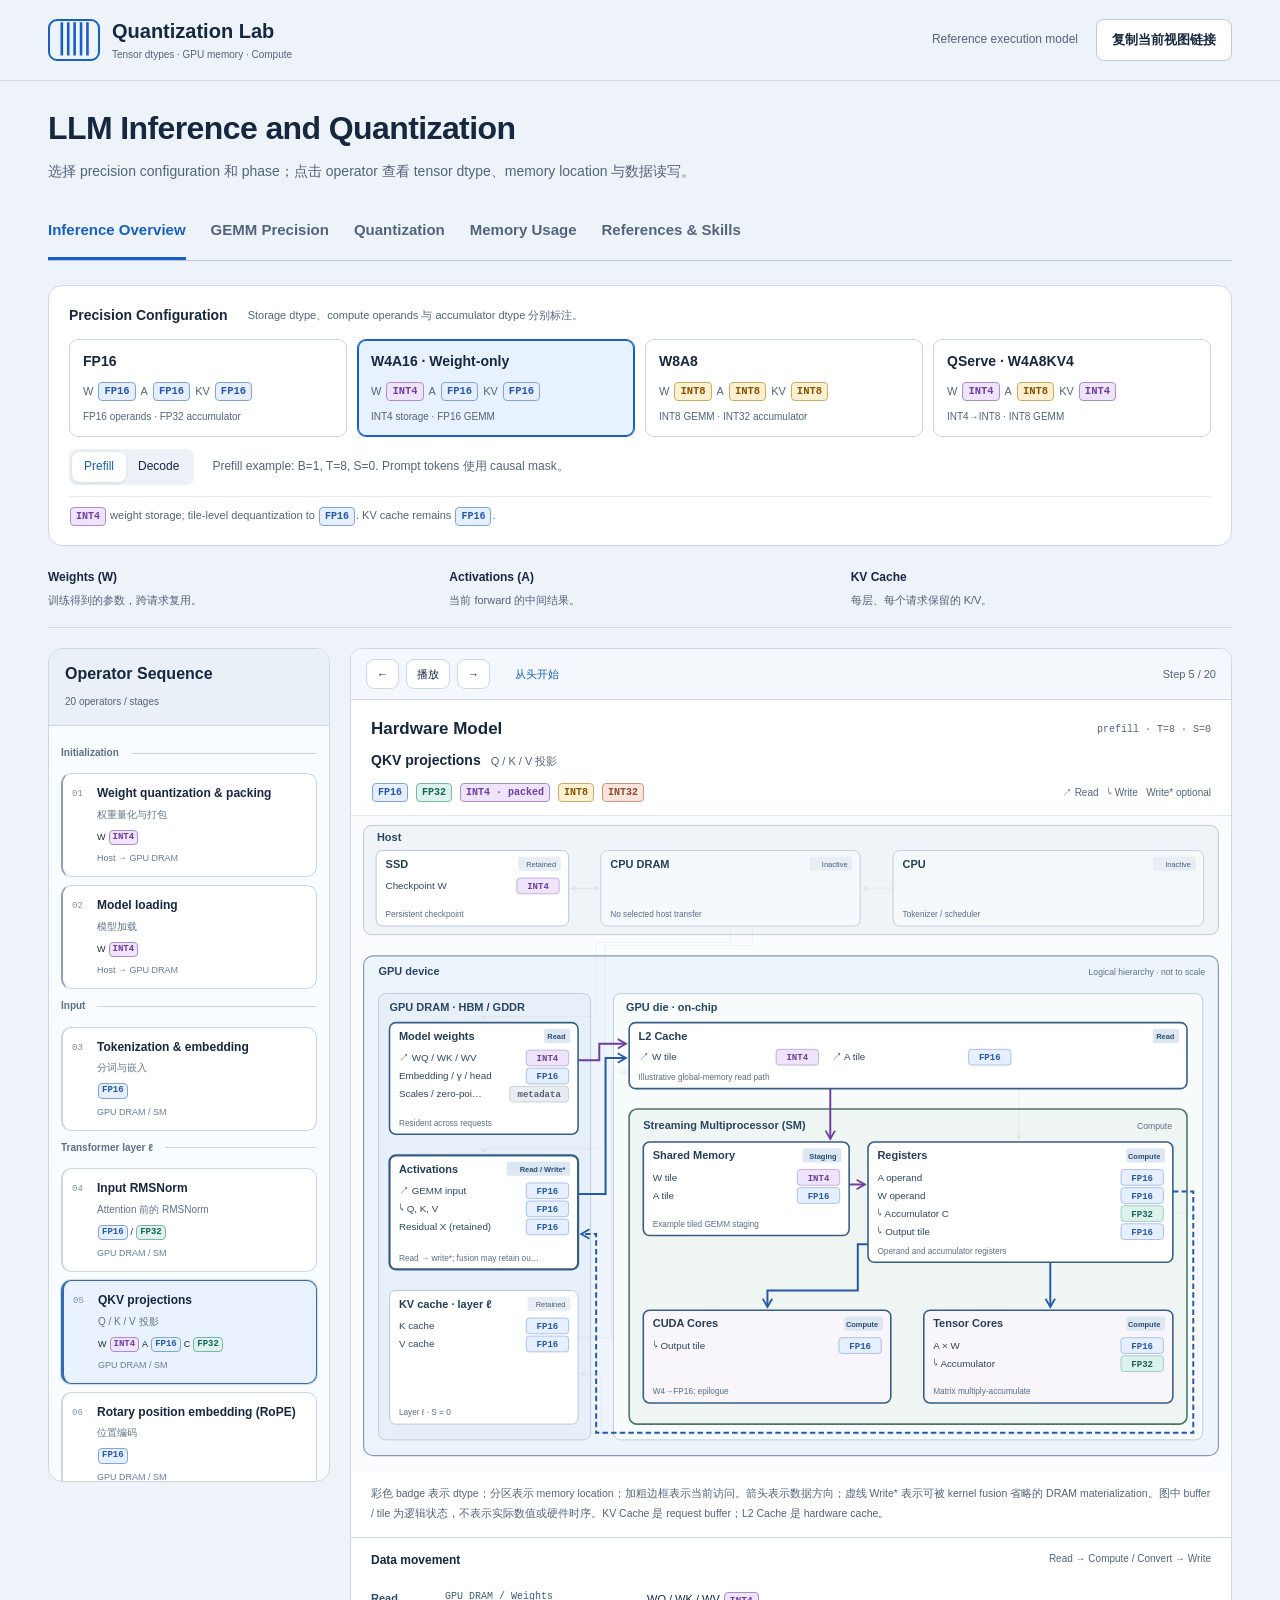
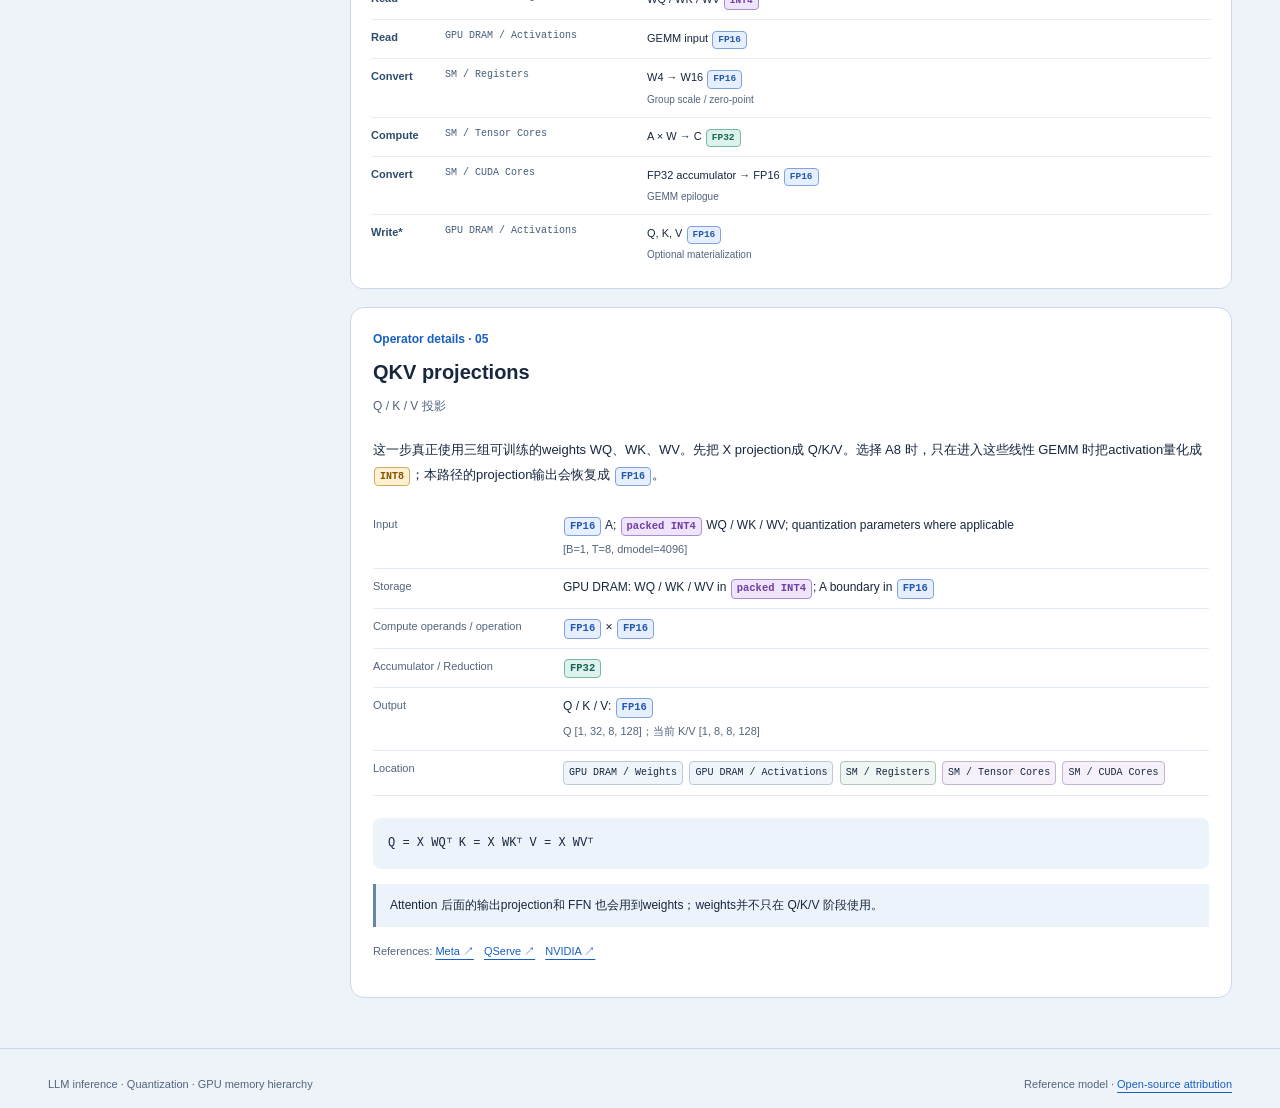
==== commit 8cd80277: "Clarify hardware buffer labels and explicit epilogue dtype conversions" ====
--- a/quantization-lab/index.html
+++ b/quantization-lab/index.html
@@ -3,10 +3,10 @@
 <head>
 <meta charset="utf-8"><meta name="viewport" content="width=device-width,initial-scale=1">
 <meta name="description" content="LLM inference operators, tensor dtypes, GPU memory hierarchy and quantization. An interactive reference model.">
-<meta name="theme-color" content="#eef3f9"><meta name="quantization-lab-build" content="20261026c">
+<meta name="theme-color" content="#eef3f9"><meta name="quantization-lab-build" content="20261026d">
 <title>Quantization Lab · LLM Inference and Quantization</title>
-<link rel="stylesheet" href="style.56a35861df.css">
-<script src="model.bfa76250a1.js" defer></script><script src="hardware-model.46f86d7c91.js" defer></script><script src="hardware-view.cee8b936ba.js" defer></script><script src="app.cb50591636.js" defer></script>
+<link rel="stylesheet" href="style.207f2f65e6.css">
+<script src="model.bfa76250a1.js" defer></script><script src="hardware-model.8c23a4d1c1.js" defer></script><script src="hardware-view.50ad1fdf4e.js" defer></script><script src="app.cc4535b22b.js" defer></script>
 </head>
 <body>
 <a href="#main" class="skip">跳到内容</a>
@@ -25,7 +25,7 @@
 <div class="hardware-heading"><div><h2 id="hardware-heading">Hardware Model</h2><div id="hardware-operator"></div></div><span id="hardware-context" class="mono"></span></div>
 <div class="precision-legend" id="precision-legend" aria-label="Dtype legend"></div>
 <div class="hardware-scroll"><div id="hardware-map"></div></div>
-<p class="hardware-caption">颜色表示 dtype；分区表示 memory location。箭头表示数据方向；虚线 Write* 表示可被 kernel fusion 省略的 DRAM materialization。图中 buffer / tile 为逻辑状态，不表示实际数值或硬件时序。KV Cache 是 request buffer；L2 Cache 是 hardware cache。</p>
+<p class="hardware-caption">彩色 badge 表示 dtype；分区表示 memory location；加粗边框表示当前访问。箭头表示数据方向；虚线 Write* 表示可被 kernel fusion 省略的 DRAM materialization。图中 buffer / tile 为逻辑状态，不表示实际数值或硬件时序。KV Cache 是 request buffer；L2 Cache 是 hardware cache。</p>
 <div id="hardware-events" aria-live="polite"></div>
 </section>
 <section class="inspector" aria-label="Operator details"><div id="detail"></div></section>
--- a/quantization-lab/style.207f2f65e6.css
+++ b/quantization-lab/style.207f2f65e6.css
@@ -0,0 +1,18 @@
+:root{--paper:#eef3f9;--surface:#fff;--ink:#17273f;--muted:#52647c;--line:#ccd8e7;--blue:#185fc4;--blue-bg:#e8f1ff;--violet:#7138a5;--violet-bg:#f2ebfa;--orange:#a95009;--orange-bg:#fff0dd;--navy:#182e4c;--radius:14px}*{box-sizing:border-box}html{scroll-behavior:smooth}body{margin:0;background:var(--paper);color:var(--ink);font-family:-apple-system,BlinkMacSystemFont,"PingFang SC","Microsoft YaHei",sans-serif;line-height:1.65;font-size:15px}button,input,select{font:inherit}button,a,input,select{touch-action:manipulation}button{cursor:pointer}a{color:var(--blue);text-underline-offset:4px}button:focus-visible,a:focus-visible,input:focus-visible,select:focus-visible{outline:3px solid #2b73ca;outline-offset:4px}button{color:inherit}code,.mono{font-family:ui-monospace,SFMono-Regular,Menlo,monospace;font-size:.91em}code{background:#eaf0f8;padding:3px 5px;border-radius:4px}p{margin:0 0 14px}h1,h2,h3{line-height:1.25;margin:0 0 12px}h2{font-size:26px;letter-spacing:-.5px}h3{font-size:19px}small,.muted{color:var(--muted)}button{border:1px solid var(--line);background:var(--surface);border-radius:8px;padding:8px 13px}.button{display:inline-block;background:#fff;border:1px solid #bbcbe0;border-radius:8px;text-decoration:none;color:var(--ink);padding:9px 15px;font-weight:600}.small{font-size:13px}.top{max-width:1440px;margin:auto;display:flex;justify-content:space-between;align-items:center;padding:24px 48px;border-bottom:1px solid var(--line);gap:20px}.brand{text-decoration:none;color:var(--ink);font-size:20px;display:flex;align-items:center;gap:12px;line-height:1.2;font-weight:700}.brand small{font-size:11px;font-weight:400;display:block;margin-top:6px}.brand-icon{font-size:32px;color:var(--blue);padding:0 8px;border:2px solid var(--blue);border-radius:9px}.top-actions{display:flex;gap:18px;align-items:center}.check-tag{font-size:12px;color:var(--muted)}main{max-width:1440px;margin:auto;padding:0 48px}.intro{display:grid;grid-template-columns:1fr 1fr;align-items:center;gap:52px;padding:44px 0 38px}.intro h1{font-size:clamp(34px,3.3vw,52px);letter-spacing:-1.7px;line-height:1.22}.intro p{max-width:610px;font-size:16px;color:var(--muted);margin-top:18px;line-height:1.9}.weight-text{color:var(--violet)}.activation-text{color:var(--blue)}.kv-text{color:var(--orange)}.intro p span{font-weight:600;margin:0 3px}.intro-visual{display:grid;grid-template-columns:1fr 32px 1fr 32px 1fr;grid-template-rows:28px 74px 32px;text-align:center;border:1px solid #bdd0e7;border-radius:18px;padding:24px 22px;background:linear-gradient(120deg,#f9fcff,#e3edf9);box-shadow:0 12px 35px #28496d09}.intro-visual>span{font-size:12px;color:var(--muted)}.intro-visual>span:nth-of-type(1){grid-area:1/1}.intro-visual>span:nth-of-type(2){grid-area:1/3}.intro-visual>span:nth-of-type(3){grid-area:1/5}.intro-visual strong{font-size:54px;font-weight:600;letter-spacing:-2px;font-variant-numeric:tabular-nums}.intro-visual strong:nth-of-type(1){grid-area:2/1;color:var(--violet)}.intro-visual strong:nth-of-type(2){grid-area:2/3;color:var(--blue)}.intro-visual strong:nth-of-type(3){grid-area:2/5;color:var(--ink)}.intro-visual strong span{font-size:13px;margin-left:5px;letter-spacing:0}.intro-visual i{align-self:center;color:#7d93ad;font-style:normal;font-size:24px}.intro-visual i:nth-of-type(1){grid-area:2/2}.intro-visual i:nth-of-type(2){grid-area:2/4}.intro-visual small{grid-area:3/1/4/6;font-size:11px;align-self:end}.tabs{display:flex;gap:25px;border-bottom:1px solid #b9c9dd;margin-bottom:24px;overflow-x:auto;white-space:nowrap;scrollbar-width:thin}.tabs button{border:0;background:transparent;border-radius:0;padding:14px 0;border-bottom:3px solid transparent;font-weight:600;color:var(--muted)}.tabs button[aria-selected=true]{color:var(--blue);border-color:var(--blue)}.config{background:#fff;border:1px solid var(--line);border-radius:var(--radius);padding:22px 24px;margin-bottom:30px}.config-title{display:flex;align-items:center;gap:20px;margin-bottom:14px}.config-title span{font-size:12px;color:var(--muted)}.recipes{display:grid;grid-template-columns:repeat(4,1fr);gap:10px}.recipe{display:flex;flex-direction:column;align-items:start;border-radius:9px;padding:12px 14px;text-align:left;line-height:1.4}.recipe span{font-size:11px;color:var(--muted);margin-top:6px}.recipe strong{font-size:15px}.recipe[aria-pressed=true]{background:var(--blue-bg);border-color:var(--blue);box-shadow:inset 0 0 0 1px var(--blue)}.phase-line{display:flex;align-items:center;gap:18px;margin-top:18px}.segmented{display:flex;background:#edf2f8;border-radius:7px;padding:3px;flex-shrink:0}.segmented button{background:transparent;border:0;font-size:12px;padding:5px 12px}.segmented button[aria-pressed=true]{background:#fff;box-shadow:0 1px 4px #17273f1c;color:var(--blue)}.phase-line p{font-size:12px;color:var(--muted);margin:0}.config-note{font-size:12px;margin:13px 0 0;color:var(--muted);border-top:1px solid #e6edf5;padding-top:10px}.trace-heading{display:flex;justify-content:space-between;align-items:center;margin-bottom:20px;gap:20px}.trace-heading p,.section-lead p{color:var(--muted);font-size:14px;margin:0;max-width:850px}.text-link{font-size:13px;white-space:nowrap}.trace-layout{display:grid;grid-template-columns:minmax(0,1.07fr) minmax(0,1fr);gap:24px;align-items:start}.flow-shell{background:#f9fcff;border:1px solid var(--line);border-radius:var(--radius);padding:20px}.legend{display:flex;flex-wrap:wrap;gap:8px 18px;font-size:11px;margin-bottom:22px}.legend span:before{content:"";display:inline-block;width:7px;height:7px;border-radius:50%;background:currentColor;margin-right:6px}.legend-weight{color:var(--violet)}.legend-a{color:var(--blue)}.legend-kv{color:var(--orange)}.legend-control{color:#5c7088}.flow-group{margin:14px 0 9px;font-size:12px;font-weight:600;color:#5d7089;display:flex;align-items:center;gap:12px}.flow-group:after{content:"";height:1px;background:var(--line);flex:1}.flow-node{width:100%;text-align:left;border-radius:10px;position:relative;padding:13px 14px;margin-bottom:27px;background:#fff;display:grid;grid-template-columns:25px 1fr;gap:9px;line-height:1.4;border-left:3px solid var(--blue);scroll-margin-top:28px}.flow-node:after{content:"↓";position:absolute;left:50%;bottom:-25px;color:#a3b7cf;font-size:19px}.flow-node:last-child:after{display:none}.flow-node[data-kind=weight]{border-left-color:var(--violet)}.flow-node[data-kind=kv]{border-left-color:var(--orange)}.flow-node[data-kind=control]{border-left-color:#8195ad}.flow-node[aria-pressed=true]{background:#e9f2ff;border-color:var(--blue);box-shadow:0 0 0 2px #185fc429}.step-num{font-family:ui-monospace,monospace;color:#7b91ad;font-size:11px;padding-top:3px}.node-title{font-weight:650;font-size:14px}.node-en{font-size:11px;color:var(--muted);font-weight:400;margin-left:8px}.node-meta{margin-top:7px;display:flex;gap:6px;align-items:center;flex-wrap:wrap}.dtype{font-family:ui-monospace,monospace;font-size:10px;line-height:1.4;padding:2px 5px;background:#eef3fa;border-radius:4px;color:#405979}.dtype.weight{background:var(--violet-bg);color:var(--violet)}.dtype.kv{background:var(--orange-bg);color:var(--orange)}.location-tag{font-size:10px;margin-left:auto;color:#69829f}.diagram-foot{font-size:11px;color:var(--muted);margin:12px 0 2px;line-height:1.8}.inspector{position:sticky;top:18px;background:#fff;border-radius:var(--radius);border:1px solid var(--line);overflow:hidden}.transport{display:flex;gap:7px;align-items:center;background:#f5f8fc;padding:14px 18px;border-bottom:1px solid var(--line)}.transport button{font-size:12px;padding:5px 10px}.transport .restart{font-size:11px;margin-left:3px;background:transparent;border:0;color:var(--blue)}#progress{font-size:11px;color:var(--muted);margin-left:auto}.detail-body{padding:25px}.step-label{font-size:12px;color:var(--blue);font-weight:600;margin-bottom:10px}.detail-body h3{font-size:25px}.detail-subtitle{font-size:12px;color:var(--muted);margin-bottom:20px}.detail-story{font-size:14px;line-height:1.9;margin-bottom:19px}.hardware-strip{display:flex;gap:5px;align-items:stretch;margin-bottom:18px}.hw{flex:1;min-width:0;background:#f1f4f9;border:1px solid #e0e7f0;padding:8px 3px;text-align:center;border-radius:6px;font-size:10px;line-height:1.4;color:#72839b}.hw.active{color:var(--blue);background:#e7f1ff;border-color:#85afe8;font-weight:650}.hw small{display:block;font-size:8px;color:inherit;margin-top:3px}.spec-table{width:100%;border-collapse:collapse;font-size:12px;line-height:1.7;margin:14px 0 22px}.spec-table th{width:80px;font-weight:500;text-align:left;color:var(--muted);vertical-align:top}.spec-table td,.spec-table th{padding:8px 0;border-bottom:1px solid #e3ebf4}.spec-table td{padding-left:8px}.shape{display:block;font-size:11px;color:var(--muted);margin-top:3px;overflow-wrap:anywhere}.detail-insight{border-left:3px solid var(--orange);background:#fff6e9;padding:12px 14px;font-size:12px;margin:15px 0}.detail-source{font-size:11px;color:var(--muted)}.detail-source a{margin-right:10px}.equation{padding:14px 15px;background:#edf3fb;border-radius:8px;font-family:ui-monospace,monospace;font-size:12px;line-height:1.9;overflow-wrap:anywhere;margin:15px 0}.section-lead{margin:6px 0 26px}.kernel-panel{border:1px solid #bed0e6;background:#fff;border-radius:var(--radius);padding:26px;margin-bottom:24px}.kernel-panel h3{font-size:23px}.kernel-ribbon{display:grid;grid-template-columns:repeat(5,1fr);gap:22px;margin:28px 0}.kernel-box{background:#edf4ff;border:1px solid #acc7e8;border-radius:9px;padding:15px 12px;position:relative;line-height:1.5;min-height:125px}.kernel-box:after{content:"→";position:absolute;right:-19px;top:40%;color:#7086a1}.kernel-box:last-child:after{display:none}.kernel-box:first-child{background:var(--violet-bg);border-color:#cbb4dd}.kernel-box strong{display:block;font-size:14px}.kernel-box small{font-size:11px;display:block;margin-top:8px}.kernel-label{font-size:10px;color:var(--muted);margin-bottom:8px}.kernel-table{width:100%;border-collapse:collapse;font-size:13px}.kernel-table td,.kernel-table th{padding:12px 10px;text-align:left;border-bottom:1px solid #dce5ef}.kernel-table th{font-size:12px;color:var(--muted);font-weight:500}.reading-note{background:#e5edf7;border-radius:10px;padding:23px 26px;margin:24px 0;color:#354e6d;font-size:14px;line-height:1.9}.reading-note p{margin:8px 0}.reading-note a{font-size:13px}.lab-grid{display:grid;grid-template-columns:300px 1fr;gap:25px}.lab-controls{background:#fff;border:1px solid var(--line);border-radius:var(--radius);padding:24px}.lab-controls label{display:block;font-size:13px;font-weight:600;margin-bottom:24px}select,input[type=number]{display:block;margin-top:9px;background:#f8fbff;border:1px solid #bbcee6;border-radius:6px;padding:9px 10px;width:100%;color:var(--ink)}input[type=range]{width:100%;accent-color:var(--blue);margin-top:14px}output{float:right;font-family:ui-monospace,monospace;color:var(--blue);font-weight:500}.lab-controls .muted{font-size:11px;line-height:1.85}.chart-panel{background:#fff;border:1px solid var(--line);border-radius:var(--radius);padding:22px}.chart-key{display:flex;gap:18px;flex-wrap:wrap;font-size:11px;margin-bottom:20px}.chart-panel svg{width:100%;height:auto}.stats-row{display:grid;grid-template-columns:repeat(3,1fr);gap:18px;margin-top:20px;border-top:1px solid var(--line);padding-top:18px}.stats-row span{font-size:11px;color:var(--muted)}.stats-row strong{font-size:24px;display:block;color:var(--ink);font-variant-numeric:tabular-nums}.table-scroll{overflow-x:auto;margin:25px 0}.data-table{width:100%;border-collapse:collapse;background:white;font-family:ui-monospace,monospace;font-size:12px;text-align:right}.data-table td,.data-table th{padding:12px 16px;border-bottom:1px solid #d8e3f1;white-space:nowrap}.data-table th{color:var(--muted);font-weight:500;background:#e5edf7}.clipped{color:#b04e13;background:#fff3e5}.dot-lab{margin-top:34px;border-top:1px solid var(--line);padding-top:26px}.dot-lab>p{font-size:13px;color:var(--muted)}.dot-lab .equation{font-size:13px;background:white;border:1px solid #d2dfef}.memory-controls{display:grid;grid-template-columns:repeat(5,1fr);gap:20px;background:#fff;padding:24px;border:1px solid var(--line);border-radius:var(--radius);margin-bottom:25px}.memory-controls label{font-size:12px;font-weight:500;min-width:0}.memory-controls label:last-child{grid-column:1/-1}.memory-summary{display:grid;grid-template-columns:repeat(3,1fr);gap:20px;margin:25px 0}.mem-item{border-top:3px solid #849bb8;background:#fff;padding:24px 24px 18px}.mem-item:nth-child(2){border-color:var(--violet)}.mem-item:nth-child(3){border-color:var(--orange)}.mem-item strong{display:block;font-size:32px;line-height:1.4;font-variant-numeric:tabular-nums}.mem-item span{font-size:12px;color:var(--muted)}.mem-chart{background:#fff;padding:25px;border:1px solid var(--line);border-radius:var(--radius)}.bar-row{display:grid;grid-template-columns:140px 1fr 110px;gap:16px;align-items:center;margin:14px 0;font-size:12px}.bar-track{height:24px;background:#edf2f9;border-radius:5px;overflow:hidden;display:flex}.bar-w{background:#8c61b4;height:100%;min-width:1px}.bar-kv{background:#c26a20;height:100%;min-width:1px}.mem-formula{margin-top:25px;padding-top:15px;border-top:1px solid var(--line);font-size:13px}.research-table{font-size:13px;width:100%;border-collapse:collapse;background:#fff;margin-bottom:26px}.research-table th,.research-table td{text-align:left;padding:16px;border-bottom:1px solid var(--line);vertical-align:top}.research-table th{font-size:12px;color:var(--muted);background:#e5edf7}.research-table small{font-size:11px}.chosen{font-size:11px;background:var(--blue-bg);color:var(--blue);padding:3px 7px;border-radius:5px;white-space:nowrap}.references{margin-top:35px;display:grid;grid-template-columns:1fr 1fr;gap:14px 30px}.ref{border-bottom:1px solid var(--line);padding:15px 0;font-size:13px}.ref small{display:block;font-size:12px;margin-top:5px}.scope{margin-top:36px;border-left:3px solid #6a87ab;padding:4px 22px;max-width:1000px;color:var(--muted);font-size:13px}footer{margin:50px auto 0;max-width:1440px;border-top:1px solid var(--line);padding:26px 48px;display:flex;justify-content:space-between;color:var(--muted);gap:20px;font-size:11px}#toast{position:fixed;bottom:25px;left:50%;transform:translateX(-50%);background:var(--navy);border-radius:9px;color:#fff;font-size:13px;padding:12px 24px;display:none;z-index:10}.skip{position:absolute;top:-80px;background:#fff;padding:12px;z-index:99}.skip:focus{top:5px}[hidden]{display:none!important}.view{animation:none}button:disabled{opacity:.4;cursor:default}svg text{font-family:-apple-system,BlinkMacSystemFont,"PingFang SC",sans-serif}@media(min-width:1500px){.inspector{top:30px}}@media(max-width:1050px){main{padding:0 28px}.top{padding:22px 28px}.intro{gap:25px}.trace-layout{grid-template-columns:1fr 1fr;gap:15px}.detail-body{padding:20px}.transport{padding:12px 10px;gap:4px}.transport button{padding:5px 7px}.kernel-ribbon{gap:15px}.kernel-box{padding:12px 9px}.kernel-box:after{right:-14px}.memory-controls{grid-template-columns:repeat(3,1fr)}.config{padding:20px}.node-en{display:block;margin-left:0;margin-top:2px}.lab-grid{grid-template-columns:260px 1fr}}@media(max-width:760px){main{padding:0 18px}.top{padding:18px;gap:12px}.brand{font-size:16px}.brand-icon{font-size:24px;padding:0 6px}.brand small{font-size:9px}.check-tag{display:none}.top-actions{gap:0}.top-actions button{font-size:10px;padding:8px}.intro{grid-template-columns:1fr;padding:30px 0 24px;gap:20px}.intro h1{font-size:38px}.intro p{font-size:14px;line-height:1.8;margin-bottom:0}.intro-visual{max-width:none;padding:17px;grid-template-rows:23px 60px 23px}.intro-visual strong{font-size:42px}.tabs{gap:22px;margin-bottom:18px}.tabs button{font-size:13px;padding:11px 0}.config{padding:17px}.config-title{display:block}.config-title span{display:block;font-size:11px;margin-top:4px}.recipes{grid-template-columns:1fr 1fr;gap:8px}.recipe{padding:10px}.recipe strong{font-size:12px}.recipe span{font-size:10px}.phase-line{align-items:start;gap:10px}.phase-line p{font-size:11px}.config-note{font-size:11px}.trace-heading{align-items:start;display:block}.trace-heading h2,.section-lead h2{font-size:24px}.trace-heading p{font-size:12px}.trace-heading a{font-size:12px;display:inline-block;margin-top:9px}.trace-layout{display:flex;flex-direction:column-reverse;gap:18px}.inspector{position:static;width:100%}.flow-shell{width:100%;padding:16px}.detail-body{padding:20px}.detail-body h3{font-size:23px}.detail-story{font-size:13px}.spec-table{font-size:12px}.detail-insight{font-size:12px}.transport{padding:12px 14px;position:sticky;top:0}.kernel-panel{padding:18px}.kernel-ribbon{display:flex;flex-direction:column;gap:20px}.kernel-box{min-height:0;padding:12px 16px}.kernel-box:after{content:"↓";top:auto;bottom:-22px;right:50%;font-size:17px}.kernel-box small{margin-top:4px}.kernel-table{font-size:12px}.kernel-table th,.kernel-table td{padding:10px 5px}.reading-note{padding:18px;font-size:13px}.lab-grid{grid-template-columns:1fr;gap:18px}.lab-controls{padding:20px}.lab-controls label{margin-bottom:18px}.chart-panel{padding:14px}.stats-row{gap:8px}.stats-row strong{font-size:21px}.chart-key{font-size:10px;gap:12px}.data-table{font-size:11px}.data-table td,.data-table th{padding:10px}.memory-controls{grid-template-columns:1fr 1fr;padding:18px;gap:16px}.memory-summary{gap:9px}.mem-item{padding:16px 10px}.mem-item strong{font-size:21px}.mem-item span{font-size:10px}.bar-row{grid-template-columns:80px 1fr 75px;gap:8px;font-size:10px}.mem-chart{padding:15px}.research-table{min-width:650px}.references{grid-template-columns:1fr}.scope{padding-left:14px}.location-tag{margin-left:0}.node-title{font-size:13px}.node-en{display:inline;font-size:10px;margin-left:5px}footer{padding:23px 18px;display:block;font-size:10px}footer span{display:block;margin-bottom:7px}}@media(prefers-reduced-motion:reduce){html{scroll-behavior:auto}*,*:before,*:after{animation:none!important;transition:none!important}}
+
+.glossary{display:grid;grid-template-columns:repeat(3,1fr);gap:30px;border-bottom:1px solid var(--line);padding:0 0 25px;margin-bottom:27px}.glossary strong{font-size:14px}.glossary p{font-size:12px;line-height:1.85;color:var(--muted);margin:7px 0 0}@media(max-width:760px){.glossary{grid-template-columns:1fr;gap:16px}.glossary p{margin-top:4px}}
+
+
+/* Integrated operator-level hardware model */
+.intro{display:block;padding:27px 0 20px}.intro h1{font-size:32px;letter-spacing:-.6px;line-height:1.25}.intro p{font-size:14px;max-width:none;margin:12px 0 0;line-height:1.7}.top{padding-top:19px;padding-bottom:19px}.brand small{font-size:10px}
+.config{padding:18px 20px;margin-bottom:22px}.config-title{margin-bottom:12px}.config-title strong{font-size:14px}.config-title span{font-size:11px}.recipe{gap:0;padding:12px 13px}.recipe strong{font-size:14px}.recipe .recipe-formats{display:flex;align-items:center;flex-wrap:wrap;gap:4px;margin-top:9px;font-size:11px}.recipe .recipe-note{display:block;margin-top:8px;font-size:10px}.recipe .dtype,.dtype{display:inline-flex;align-items:center;vertical-align:baseline;white-space:nowrap;font-family:ui-monospace,SFMono-Regular,Menlo,monospace;font-size:10.5px;font-weight:600;line-height:1.5;padding:1px 5px;border-radius:4px;background:var(--dtype-fill,#e6efff);color:var(--dtype-ink,#2459aa);border:1px solid var(--dtype-stroke,#7fa4da);margin:1px 1px}
+.dtype-fp16{--dtype-fill:#e6efff;--dtype-ink:#2459aa;--dtype-stroke:#7fa4da}.dtype-fp32{--dtype-fill:#ddf2ec;--dtype-ink:#156553;--dtype-stroke:#77b7a5}.dtype-int4{--dtype-fill:#eee4fb;--dtype-ink:#703da2;--dtype-stroke:#ad8bcf}.dtype-int8{--dtype-fill:#fff0d2;--dtype-ink:#875200;--dtype-stroke:#cdab63}.dtype-int32{--dtype-fill:#fae5de;--dtype-ink:#91492f;--dtype-stroke:#cf927e}.dtype-meta{--dtype-fill:#e9edf2;--dtype-ink:#526176;--dtype-stroke:#b0bccb}
+.config-note{font-size:11px;line-height:1.7;margin-top:11px;padding-top:9px}.config-note .dtype{font-size:10px}.phase-line{margin-top:12px}.overview-definitions{display:grid;grid-template-columns:repeat(3,1fr);gap:20px;padding-bottom:18px;margin-bottom:20px;border-bottom:1px solid var(--line);font-size:11px;color:var(--muted)}.overview-definitions strong{display:block;color:var(--ink);font-size:12px;margin-bottom:3px}
+.trace-layout{display:grid;grid-template-columns:282px minmax(0,1fr);gap:20px;align-items:start}.flow-shell{padding:0;background:#f9fcff;position:sticky;top:16px;overflow:hidden}.flow-header{padding:15px 16px 12px;border-bottom:1px solid var(--line);background:#eaf0f7}.flow-header h2{font-size:16px;letter-spacing:0;margin:0 0 4px}.flow-header>span{font-size:10px;color:var(--muted)}.flow{position:relative;overflow-y:auto;overscroll-behavior:contain;max-height:calc(100vh - 145px);min-height:400px;padding:10px 12px;scrollbar-width:thin}.flow-group{font-size:10px;margin:9px 0 12px}.flow-node{grid-template-columns:18px minmax(0,1fr);gap:7px;padding:11px 9px;margin-bottom:8px;border:1px solid #c8d6e6;border-left-width:2px;box-shadow:none;line-height:1.45;background:#fff;scroll-margin:5px}.flow-node[data-kind=weight],.flow-node[data-kind=kv],.flow-node[data-kind=control]{border-left-color:#8da1bb}.flow-node:after{display:none}.flow-node[aria-pressed=true]{border:1px solid #366cae;border-left:3px solid #366cae;background:#eaf2ff;box-shadow:0 0 0 1px #366cae33}.node-title{display:block;font-size:12px;font-weight:650;overflow-wrap:anywhere}.flow-node .node-en{display:block;font-size:10px;line-height:1.5;margin:4px 0 0;color:#5f738c}.node-meta{display:flex;flex-wrap:wrap;gap:2px;align-items:center;margin-top:7px;font-size:9px}.node-meta .dtype{font-size:9px;padding:0 3px}.step-num{font-size:9px}.flow-location{display:block;font-size:9px;color:#657b97;margin-top:6px}.overview-main{min-width:0}.hardware-panel{background:white;border:1px solid var(--line);border-radius:12px;overflow:hidden}.hardware-heading{display:flex;justify-content:space-between;gap:15px;align-items:center;padding:18px 20px 10px}.hardware-heading h2{font-size:17px;margin-bottom:8px;letter-spacing:0}#hardware-operator strong{display:inline;font-size:14px;font-weight:550}#hardware-operator span{font-size:11px;margin-left:10px;color:var(--muted)}#hardware-context{font-size:10px;color:var(--muted);white-space:nowrap;align-self:start;margin-top:4px}.transport{padding:10px 15px}.transport .restart{margin-left:8px}.transport button{font-size:11px}.precision-legend{display:flex;align-items:center;flex-wrap:wrap;gap:6px;padding:0 20px 12px}.precision-legend .dtype{font-size:10px}.legend-note{font-size:10px;color:var(--muted);margin-left:auto}.hardware-scroll{width:100%;overflow-x:auto;overscroll-behavior-x:contain;border-top:1px solid #dfe7f0;background:#fafcfe}.hardware-svg{width:100%;min-width:760px;height:auto;display:block}.hardware-caption{font-size:10.5px;line-height:1.9;color:var(--muted);padding:11px 20px 13px;margin:0;border-bottom:1px solid var(--line)}.hardware-svg .host-region{fill:#f0f3f7;stroke:#aebed0}.hardware-svg .gpu-region{fill:#eef4fb;stroke:#829ab8;stroke-width:1.5}.hardware-svg .dram-region{fill:#e7eff9;stroke:#b2c4db}.hardware-svg .die-region{fill:#f8fbfc;stroke:#b3c5cb}.hardware-svg .sm-region{fill:#eef5f2;stroke:#a3bcb1;stroke-dasharray:6 4}.hardware-svg .sm-region.active{stroke:#4c7667;stroke-width:2;stroke-dasharray:none}.hardware-svg text{font-family:-apple-system,BlinkMacSystemFont,"Segoe UI",sans-serif}.region-title{fill:#294562;font-size:14px;font-weight:650}.region-note{fill:#5a718c;font-size:11px}.hw-node .node-frame{fill:#fff;stroke:#b6c6d6;stroke-width:1.2}.hw-node.compute-node .node-frame{fill:#f8f5fb}.hw-node.active .node-frame{stroke:#375e84;stroke-width:2}.hw-node.state-write .node-frame,.hw-node.state-append .node-frame,.hw-node.state-optional-write .node-frame{stroke-width:2.8}.hw-node.state-dependent .node-frame{stroke:#9caeba;stroke-dasharray:5 3}.hw-node.state-idle .node-frame{fill:#f6f9fc;stroke:#c3ceda}.hw-node-title{font-size:14px;font-weight:650;fill:#243e59}.hw-data-label{font-size:12.5px;fill:#2e4660}.hw-dtype-label{font:600 11.5px ui-monospace,SFMono-Regular,Menlo,monospace!important}.hw-dtype{stroke-width:.8}.hw-node-note{font-size:10.5px;fill:#5a6e86}.node-status-bg{fill:#e9eef4;stroke:none}.node-status{font-size:9.5px;fill:#455e79}.hw-node.active .node-status-bg{fill:#dce7f2}.hw-node.active .node-status{fill:#274e75;font-weight:600}.hw-connection{opacity:.15}.hw-connection.active{opacity:1}.attention-mapping rect{fill:#e6eef5;stroke:#9cafc2}.attention-mapping text{font-size:11.5px;fill:#2b4b67}.event-heading{display:flex;gap:15px;justify-content:space-between;padding:13px 20px 10px;font-size:12px}.event-heading>span{font-size:10px;color:var(--muted)}.hardware-events{padding:0 20px 16px}.hardware-event{display:grid;grid-template-columns:62px 190px minmax(0,1fr);gap:12px;font-size:11px;align-items:start;padding:8px 0;border-bottom:1px solid #e6edf5}.hardware-event:last-child{border:0}.event-action{font-weight:650;color:#2e4c6b}.event-location{font-family:ui-monospace,SFMono-Regular,Menlo,monospace;font-size:10px;color:#435d79}.event-tensor{line-height:1.9}.event-tensor small{display:block;color:var(--muted);font-size:10px}.event-tensor .dtype{font-size:9.5px}.inspector{position:static;margin-top:18px;overflow:hidden}.detail-body{padding:22px}.detail-body h3{font-size:20px;letter-spacing:0}.detail-story{font-size:13px;line-height:1.95}.detail-story .dtype,.detail-insight .dtype{font-size:10px}.spec-table{font-size:12px;line-height:1.8}.spec-table th{width:175px;font-size:11px}.spec-table td{padding-left:15px}.detail-insight{border-color:#6a85a7;background:#edf3fa;font-size:12px}.location-pill{display:inline-block;font-family:ui-monospace,SFMono-Regular,Menlo,monospace;font-size:10px;border:1px solid #bacbde;border-radius:4px;background:#f0f5fb;padding:2px 5px;margin:2px 3px 2px 0}.location-shared,.location-registers,.location-sm{background:#eef5f2;border-color:#afc7ba}.location-cuda,.location-tensor{background:#f5f0f9;border-color:#c4b4d4}.location-cpu,.location-host,.location-ssd{background:#edf0f4;border-color:#bbc6d3}.kernel-label{font-size:11px;font-weight:600}.kernel-box:first-child{background:#f6f9fd;border-color:#acc7e8}.kernel-box strong{line-height:2;font-size:13px}.kernel-box small{font-size:11px}.kernel-table .dtype{font-size:10px}.section-lead h2{font-size:25px}.references .ref{min-width:0}.ref small{line-height:1.8}.lab-controls .muted{line-height:1.9}
+@media(min-width:1600px){.trace-layout{grid-template-columns:310px minmax(0,1fr)}}@media(max-width:1100px){.trace-layout{grid-template-columns:245px minmax(0,1fr);gap:14px}.hardware-heading{padding:15px}.precision-legend{padding:0 15px 10px}#hardware-context{display:none}.hardware-event{grid-template-columns:52px 150px minmax(0,1fr);gap:8px}.flow-header{padding:13px}.node-title{font-size:11px}.flow{padding:8px}.hardware-events{padding:0 15px 12px}}@media(max-width:760px){.intro{padding:22px 0 18px}.intro h1{font-size:26px;letter-spacing:-.4px}.intro p{font-size:12px}.config{padding:15px}.config-title span{font-size:10px;margin-top:4px}.recipe strong{font-size:11px}.recipe .recipe-note{font-size:9px}.recipe .recipe-formats{font-size:9px;gap:3px;margin-top:6px}.recipe .dtype{font-size:8px;padding:0 3px}.config-note{font-size:10px}.phase-line p{font-size:10px}.overview-definitions{grid-template-columns:1fr;gap:8px;font-size:10px}.overview-definitions strong{display:inline;font-size:11px;margin-right:7px}.trace-layout{display:grid;grid-template-columns:minmax(0,1fr);gap:16px}.flow-shell{position:static;width:100%;order:0}.flow-header{display:flex;align-items:center;justify-content:space-between;padding:12px}.flow-header h2{font-size:14px;margin:0}.flow{min-height:0;max-height:265px;padding:8px 12px}.flow-node{padding:10px;grid-template-columns:20px minmax(0,1fr);margin-bottom:7px}.node-title{font-size:12px}.flow-node .node-en{font-size:10px;margin-top:2px}.flow-node .node-meta{margin-top:5px}.flow-node .flow-location{display:none}.overview-main{order:1}.hardware-panel{width:100%}.hardware-heading{display:block;padding:15px 12px 10px}.hardware-heading h2{font-size:16px}#hardware-operator strong{font-size:12px}#hardware-operator span{display:block;margin:3px 0 0;font-size:10px}.precision-legend{gap:5px;padding:0 12px 10px}.precision-legend .dtype{font-size:9px}.legend-note{margin-left:0;width:100%;font-size:9px;margin-top:4px}.hardware-svg{min-width:870px}.hardware-caption{padding:10px 12px;font-size:10px}.event-heading{padding:12px;font-size:11px}.event-heading>span{display:none}.hardware-events{padding:0 12px 12px}.hardware-event{grid-template-columns:52px minmax(0,1fr);gap:3px 8px;font-size:10px}.event-location{font-size:9px}.event-tensor{grid-column:2;overflow-wrap:anywhere}.detail-body{padding:18px}.detail-body h3{font-size:19px}.spec-table th{width:105px;font-size:10px;overflow-wrap:anywhere}.spec-table td{padding-left:10px;font-size:11px}.detail-story{font-size:12px}.dtype{font-size:10px}.tabs button{font-size:12px}.recipe .dtype{font-size:8px}.chart-panel #quant-chart text{font-size:15px}.memory-controls label{font-size:11px}.top .brand small{font-size:8px}}
+@media(prefers-reduced-motion:no-preference){.hw-node.active .hw-data.updated .hw-dtype{animation:hw-update 650ms ease-out 1}@keyframes hw-update{from{stroke-width:3}to{stroke-width:.8}}}
+
+
+#memory-results .bar-w{background:var(--bar-color,#2459aa)}#memory-results .bar-kv{background:repeating-linear-gradient(135deg,#ffffff66 0 3px,transparent 3px 6px),var(--bar-color,#2459aa)}.memory-legend{display:flex;align-items:center;gap:20px;font-size:11px;color:var(--muted);flex-wrap:wrap;margin:16px 0}
+
+.hardware-panel{overflow:clip}.hardware-panel>.transport{position:sticky;top:0;z-index:3;background:#f4f7fc;border-bottom:1px solid var(--line)}
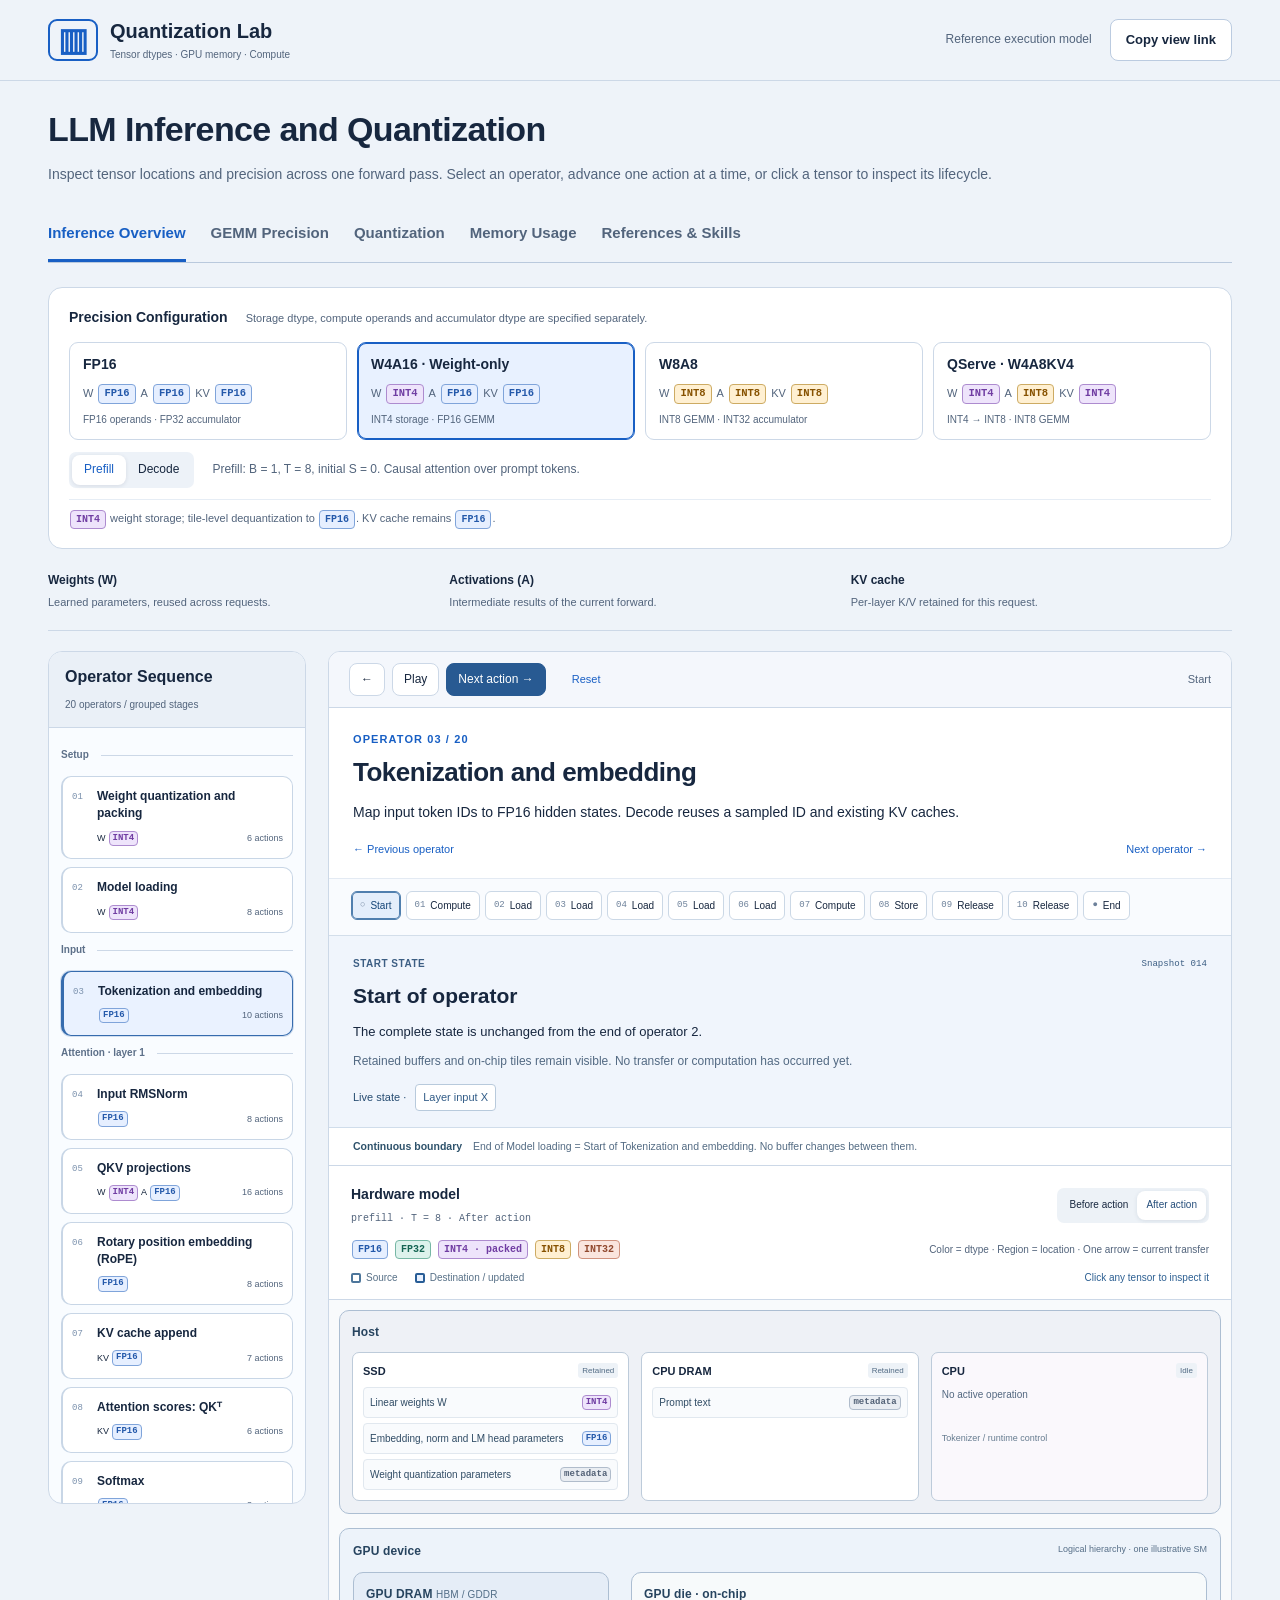
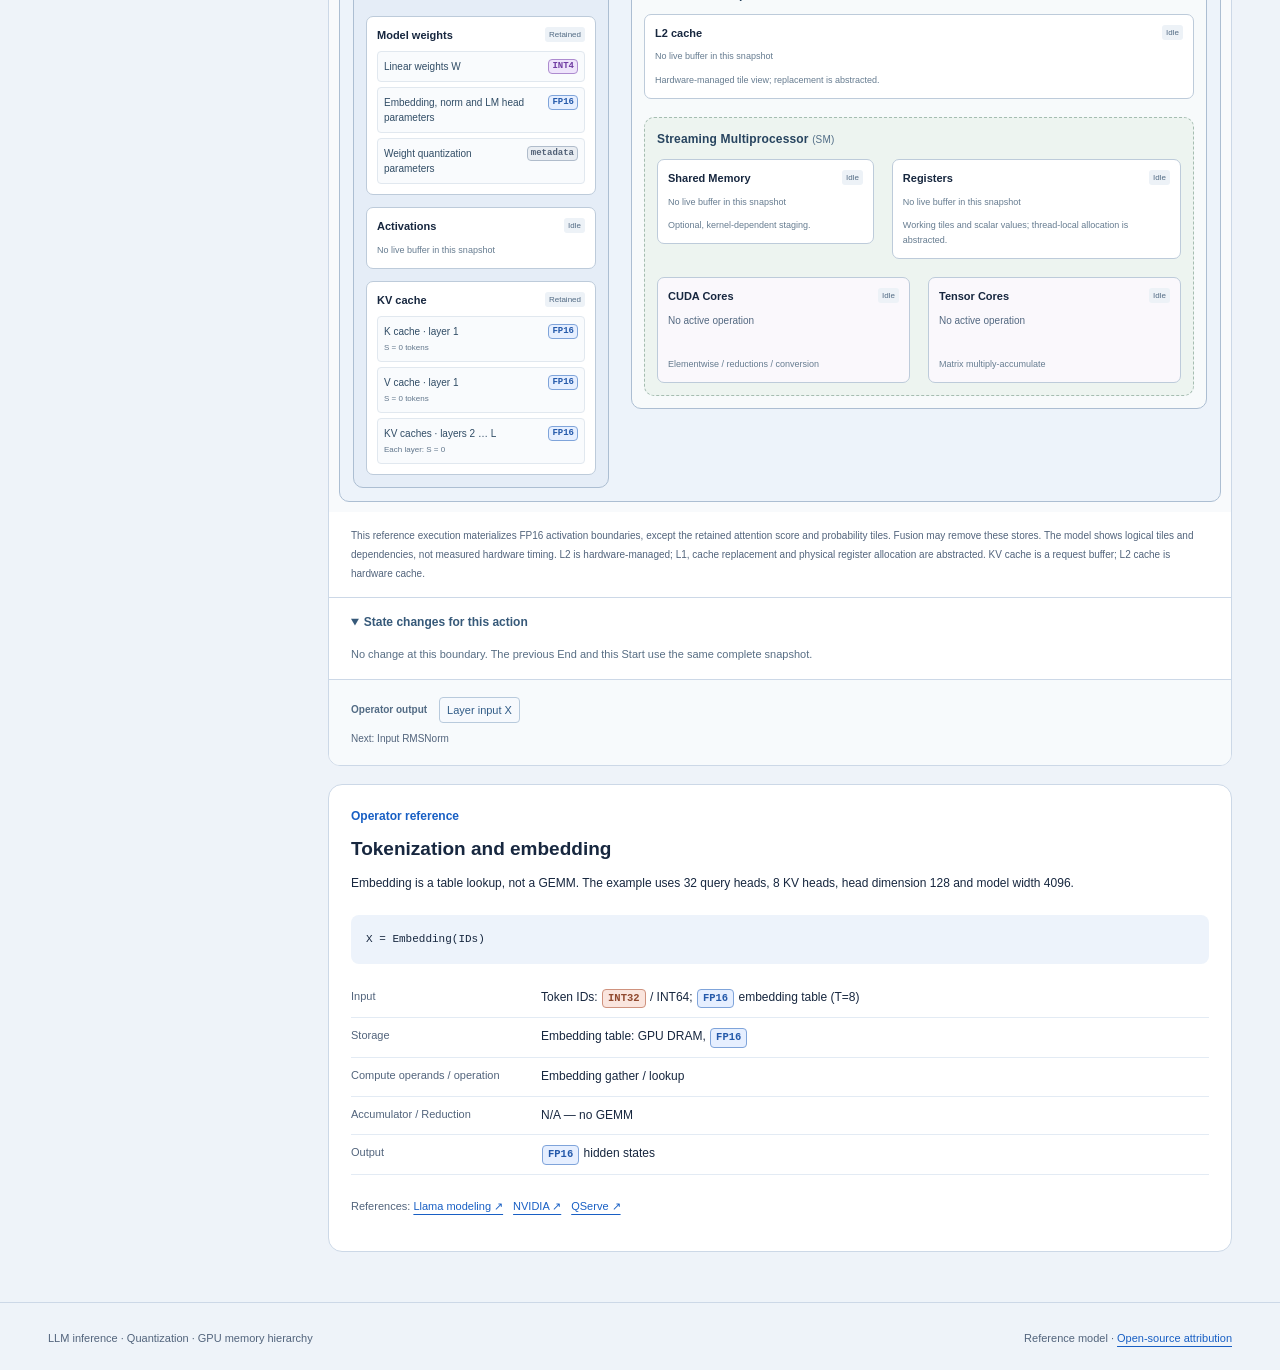
==== commit 206a4072: "Add continuous execution snapshots, tensor lifecycle inspection and English UI" ====
--- a/quantization-lab/index.html
+++ b/quantization-lab/index.html
@@ -1,38 +1,46 @@
 <!doctype html>
-<html lang="zh-CN">
+<html lang="en">
 <head>
 <meta charset="utf-8"><meta name="viewport" content="width=device-width,initial-scale=1">
 <meta name="description" content="LLM inference operators, tensor dtypes, GPU memory hierarchy and quantization. An interactive reference model.">
-<meta name="theme-color" content="#eef3f9"><meta name="quantization-lab-build" content="20261026d">
+<meta name="theme-color" content="#eef3f9"><meta name="quantization-lab-build" content="20261026f">
 <title>Quantization Lab · LLM Inference and Quantization</title>
-<link rel="stylesheet" href="style.207f2f65e6.css">
-<script src="model.bfa76250a1.js" defer></script><script src="hardware-model.8c23a4d1c1.js" defer></script><script src="hardware-view.50ad1fdf4e.js" defer></script><script src="app.cc4535b22b.js" defer></script>
+<link rel="stylesheet" href="style.9cae17cb5f.css">
+<script src="model.ba1b070265.js" defer></script><script src="hardware-model.b4c971d85c.js" defer></script><script src="hardware-view.50ad1fdf4e.js" defer></script><script src="execution-model.1a435e0cd2.js" defer></script><script src="execution-view.f0e4eefc8c.js" defer></script><script src="app.fecaf48d6f.js" defer></script>
 </head>
 <body>
-<a href="#main" class="skip">跳到内容</a>
-<header class="top"><a class="brand" href="./" aria-label="Quantization Lab"><span class="brand-icon" aria-hidden="true">▥</span><span>Quantization Lab<small>Tensor dtypes · GPU memory · Compute</small></span></a><div class="top-actions"><span class="check-tag">Reference execution model</span><button id="share" class="button small">复制当前视图链接</button></div></header>
+<a href="#main" class="skip">Skip to content</a>
+<header class="top"><a class="brand" href="./" aria-label="Quantization Lab"><span class="brand-icon" aria-hidden="true">▥</span><span>Quantization Lab<small>Tensor dtypes · GPU memory · Compute</small></span></a><div class="top-actions"><span class="check-tag">Reference execution model</span><button id="share" class="button small">Copy view link</button></div></header>
 <main id="main">
-<section class="intro"><div><h1>LLM Inference and Quantization</h1><p>选择 precision configuration 和 phase；点击 operator 查看 tensor dtype、memory location 与数据读写。</p></div></section>
-<nav class="tabs" role="tablist" aria-label="Sections"><button role="tab" data-tab="trace" aria-selected="true">Inference Overview</button><button role="tab" data-tab="gemm">GEMM Precision</button><button role="tab" data-tab="numbers">Quantization</button><button role="tab" data-tab="memory">Memory Usage</button><button role="tab" data-tab="sources">References & Skills</button></nav>
-<section class="config" aria-label="Precision configuration"><div class="config-title"><strong>Precision Configuration</strong><span>Storage dtype、compute operands 与 accumulator dtype 分别标注。</span></div><div class="recipes" id="recipes"></div><div class="phase-line"><div class="segmented" aria-label="Inference phase"><button data-phase="prefill">Prefill</button><button data-phase="decode">Decode</button></div><p id="phase-copy"></p></div><p id="recipe-caveat" class="config-note"></p></section>
+<section class="intro"><h1>LLM Inference and Quantization</h1><p>Inspect tensor locations and precision across one forward pass. Select an operator, advance one action at a time, or click a tensor to inspect its lifecycle.</p></section>
+<nav class="tabs" role="tablist" aria-label="Sections"><button role="tab" data-tab="trace" aria-selected="true">Inference Overview</button><button role="tab" data-tab="gemm">GEMM Precision</button><button role="tab" data-tab="numbers">Quantization</button><button role="tab" data-tab="memory">Memory Usage</button><button role="tab" data-tab="sources">References &amp; Skills</button></nav>
+<section class="config" aria-label="Precision configuration"><div class="config-title"><strong>Precision Configuration</strong><span>Storage dtype, compute operands and accumulator dtype are specified separately.</span></div><div class="recipes" id="recipes"></div><div class="phase-line"><div class="segmented" aria-label="Inference phase"><button data-phase="prefill">Prefill</button><button data-phase="decode">Decode</button></div><p id="phase-copy"></p></div><p id="recipe-caveat" class="config-note"></p></section>
 <section id="view-trace" class="view" role="tabpanel">
-<div class="overview-definitions"><span><strong>Weights (W)</strong> 训练得到的参数，跨请求复用。</span><span><strong>Activations (A)</strong> 当前 forward 的中间结果。</span><span><strong>KV Cache</strong> 每层、每个请求保留的 K/V。</span></div>
+<div class="overview-definitions"><span><strong>Weights (W)</strong> Learned parameters, reused across requests.</span><span><strong>Activations (A)</strong> Intermediate results of the current forward.</span><span><strong>KV cache</strong> Per-layer K/V retained for this request.</span></div>
 <div class="trace-layout">
-<aside class="flow-shell"><div class="flow-header"><h2>Operator Sequence</h2><span>20 operators / stages</span></div><div class="flow" id="flow"></div></aside>
+<aside class="flow-shell"><div class="flow-header"><h2>Operator Sequence</h2><span>20 operators / grouped stages</span></div><div class="flow" id="flow"></div></aside>
 <div class="overview-main">
 <section class="hardware-panel" aria-labelledby="hardware-heading">
-<div class="transport"><button id="prev" aria-label="上一步">←</button><button id="play">播放</button><button id="next" aria-label="下一步">→</button><button id="reset" class="restart">从头开始</button><span id="progress"></span></div>
-<div class="hardware-heading"><div><h2 id="hardware-heading">Hardware Model</h2><div id="hardware-operator"></div></div><span id="hardware-context" class="mono"></span></div>
+<div class="transport"><button id="prev" aria-label="Previous action">←</button><button id="play" aria-pressed="false">Play</button><button id="next" aria-label="Next action">Next action →</button><button id="reset" class="restart">Reset</button><span id="progress"></span></div>
+<div class="operator-heading"><div class="operator-number" id="operator-number"></div><h2 id="hardware-heading"></h2><p id="operator-goal"></p><div class="operator-nav"><button id="prev-operator">← Previous operator</button><button id="next-operator">Next operator →</button></div></div>
+<div class="action-timeline" id="action-timeline" aria-label="Action timeline"></div>
+<section class="action-explanation" aria-live="polite"><div class="action-label"><span id="action-kind"></span><span id="snapshot-id" class="mono"></span></div><h3 id="action-title"></h3><p id="action-summary"></p><p id="action-why"></p><div class="action-route" id="action-route"></div></section>
+<div class="continuity-note" id="continuity-note"></div>
+<div class="hardware-toolbar"><div><strong>Hardware model</strong><span id="hardware-context" class="mono"></span></div><div class="snapshot-toggle" aria-label="Displayed snapshot"><button id="show-before" aria-pressed="false">Before action</button><button id="show-after" aria-pressed="true">After action</button></div></div>
 <div class="precision-legend" id="precision-legend" aria-label="Dtype legend"></div>
+<div class="map-instruction"><span><i class="source-symbol"></i> Source</span><span><i class="destination-symbol"></i> Destination / updated</span><span>Click any tensor to inspect it</span></div>
 <div class="hardware-scroll"><div id="hardware-map"></div></div>
-<p class="hardware-caption">彩色 badge 表示 dtype；分区表示 memory location；加粗边框表示当前访问。箭头表示数据方向；虚线 Write* 表示可被 kernel fusion 省略的 DRAM materialization。图中 buffer / tile 为逻辑状态，不表示实际数值或硬件时序。KV Cache 是 request buffer；L2 Cache 是 hardware cache。</p>
-<div id="hardware-events" aria-live="polite"></div>
+<p class="hardware-caption">This reference execution materializes FP16 activation boundaries, except the retained attention score and probability tiles. Fusion may remove these stores. The model shows logical tiles and dependencies, not measured hardware timing. L2 is hardware-managed; L1, cache replacement and physical register allocation are abstracted. KV cache is a request buffer; L2 cache is hardware cache.</p>
+<details class="state-details" open><summary>State changes for this action</summary><div id="state-changes"></div></details>
+<div class="handoff" id="handoff"></div>
 </section>
 <section class="inspector" aria-label="Operator details"><div id="detail"></div></section>
-</div></div></section>
-<section id="view-gemm" class="view" role="tabpanel" hidden><div class="section-lead"><h2>GEMM Precision</h2><p>以 linear projection <code>Y = A Wᵀ</code> 为例。W 的每一行对应一个 output channel；上方配置决定 storage、operands 和 accumulator dtype。</p></div><div id="gemm-content"></div><div class="reading-note"><strong>Tile-level Dequantization</strong><p>优化 kernel 通常按 tile 读取 W，并在片上完成所需的 dtype conversion。GPU DRAM 中保留压缩格式；Registers / Shared Memory 的临时空间随 kernel 迭代复用。下一 token 可能再次读取 W，无需重新从 SSD 加载整个模型。</p></div></section>
-<section id="view-numbers" class="view" role="tabpanel" hidden><div class="section-lead"><h2>Symmetric Uniform Quantization</h2><p>调整 bit-width 和 clipping range，查看 quantized values、reconstruction 与 quantization error。这里使用数值模型，不运行 LLM。</p></div><div class="lab-grid"><div class="lab-controls"><label>Integer bit-width<select id="bits"><option value="4">INT4 · 4 bit</option><option value="8">INT8 · 8 bit</option></select></label><label>Clipping range R<output id="range-value">3.00</output><input type="range" id="clip" min="0.5" max="4" step="0.05" value="3"></label><div id="quant-formula"></div><p class="muted">Reference quantizer: z = 0，q ∈ [−qmax, qmax]，round-to-nearest, ties-to-even。INT4 使用 [−7, 7] 共 15 个值；4 bit 有 16 种编码。其他 quantizer 可使用 [−8, 7]、asymmetric quantization 或 non-uniform codebook。</p></div><div class="chart-panel"><div class="chart-key"><span>● Input x</span><span id="reconstruction-key">◆ Reconstruction x̂</span><span class="kv-text">Clipping boundaries</span></div><svg id="quant-chart" viewBox="0 0 680 300" role="img" aria-label="Quantization reconstruction"></svg><div id="quant-stats" class="stats-row"></div></div></div><div class="table-scroll"><table class="data-table" id="quant-table"></table></div><div class="dot-lab"><h3>INT8 Dot Product</h3><p>两个 vector 分别使用一个 scale。先计算 integer dot product，再恢复量纲。</p><div id="dot-example"></div></div></section>
-<section id="view-memory" class="view" role="tabpanel" hidden><div class="section-lead"><h2>Memory Usage</h2><p>比较相同模型配置下的 Weights / KV payload。这里不估计完整 runtime peak memory，也不推导 latency。</p></div><div class="memory-controls"><label>Quantized linear parameters Pq (billion)<input id="params" type="number" value="7" min="0.1" max="1000" step="0.1"></label><label>Batch size B<input id="batch" type="number" value="1" min="1" max="128"></label><label>Layers L<input id="layers" type="number" value="32" min="1" max="200"></label><label>KV heads Hkv<input id="heads" type="number" value="8" min="1" max="128"></label><label>Head dimension d<input id="head-dim" type="number" value="128" min="8" max="512" step="8"></label><label>KV sequence length S<output id="context-value"></output><input id="context" type="range" value="2048" min="128" max="32768" step="128"></label></div><div id="memory-results"></div><div class="reading-note"><strong>Additional Runtime Memory</strong><p>还包括 quantization scales、zero points、alignment / padding，保留高精度的 embedding / LM head / norm parameters，以及 activations、workspace、allocator、CUDA graph 与可能的高精度 KV residual buffer。</p><p>示例：每 128 个 W4 values 额外保存一个 2-byte scale，7B values 约需 104 MiB scale metadata。真实格式可能还有 zero point 或 progressive quantization parameters。</p></div></section>
-<section id="view-sources" class="view" role="tabpanel" hidden><div class="section-lead"><h2>References & Skill Selection</h2><p>依据技术资料定义 dtype 与 dataflow；skill 负责图形布局和界面。完整比较、取舍与引用见报告。</p></div><div id="research-content"></div><a class="button" href="research.txt" download="quantization-skill-research.md">下载调研与技术说明</a><div id="reference-list"></div><div class="scope"><h3>Model Assumptions</h3><p>Single discrete NVIDIA GPU；模型放得下 GPU DRAM；无 offload / distributed inference / prefix cache。采用 Llama-style pre-norm、RoPE、SwiGLU 与 GQA。Activation / residual boundaries 默认 FP16；norm / softmax reductions 和 floating-point GEMM accumulators 使用 FP32。</p><p>L2 位于 SM 之外；Shared Memory 和 Registers 位于 SM 内。Shared staging 和 attention 的 CUDA / Tensor Core mapping 取决于 kernel。硬件图只表示 operator-level reference dataflow，不是 profiler trace 或 chip floorplan。Kernel fusion 可消除部分 DRAM 中间结果；图中以 Write* 标注。</p><p>Checkpoint conversion 在图中以 CPU offline preparation 示意，实际也可在 GPU 上进行。技术核查：2026-10-26。</p></div></section>
+</div></div>
+<dialog id="tensor-dialog" aria-labelledby="tensor-dialog-title"><div id="tensor-inspector"></div></dialog>
+</section>
+<section id="view-gemm" class="view" role="tabpanel" hidden><div class="section-lead"><h2>GEMM Precision</h2><p>Reference linear projection: <code>Y = A Wᵀ</code>. Each row of W is an output channel. The selected configuration determines storage, operand and accumulator dtypes.</p></div><div id="gemm-content"></div><div class="reading-note"><strong>Tile-level Dequantization</strong><p>Optimized kernels typically load weight tiles and perform the required dtype conversions on-chip. GPU DRAM retains the compressed format. Temporary Registers and Shared Memory are reused as the kernel iterates. A later token may read weights again without reloading the checkpoint from SSD.</p></div></section>
+<section id="view-numbers" class="view" role="tabpanel" hidden><div class="section-lead"><h2>Symmetric Uniform Quantization</h2><p>Adjust the bit-width and clipping range to inspect quantized values, reconstruction and error. This numerical model does not execute an LLM.</p></div><div class="lab-grid"><div class="lab-controls"><label>Integer bit-width<select id="bits"><option value="4">INT4 · 4 bit</option><option value="8">INT8 · 8 bit</option></select></label><label>Clipping range R<output id="range-value">3.00</output><input type="range" id="clip" min="0.5" max="4" step="0.05" value="3"></label><div id="quant-formula"></div><p class="muted">Reference quantizer: z = 0, q ∈ [−qmax, qmax], round-to-nearest, ties-to-even. The INT4 example uses [−7, 7]: 15 values out of 16 possible bit patterns. Other quantizers may use [−8, 7], asymmetric quantization or a non-uniform codebook.</p></div><div class="chart-panel"><div class="chart-key"><span>● Input x</span><span id="reconstruction-key">◆ Reconstruction x̂</span><span class="kv-text">Clipping boundaries</span></div><svg id="quant-chart" viewBox="0 0 680 300" role="img" aria-label="Quantization reconstruction"></svg><div id="quant-stats" class="stats-row"></div></div></div><div class="table-scroll"><table class="data-table" id="quant-table"></table></div><div class="dot-lab"><h3>INT8 Dot Product</h3><p>Each vector uses one scale. Compute the integer dot product, then rescale the result.</p><div id="dot-example"></div></div></section>
+<section id="view-memory" class="view" role="tabpanel" hidden><div class="section-lead"><h2>Memory Usage</h2><p>Compare weight and KV payloads for the same model dimensions. These estimates exclude additional runtime memory and do not predict latency.</p></div><div class="memory-controls"><label>Quantized linear parameters Pq (billion)<input id="params" type="number" value="7" min="0.1" max="1000" step="0.1"></label><label>Batch size B<input id="batch" type="number" value="1" min="1" max="128"></label><label>Layers L<input id="layers" type="number" value="32" min="1" max="200"></label><label>KV heads Hkv<input id="heads" type="number" value="8" min="1" max="128"></label><label>Head dimension d<input id="head-dim" type="number" value="128" min="8" max="512" step="8"></label><label>KV sequence length S<output id="context-value"></output><input id="context" type="range" value="2048" min="128" max="32768" step="128"></label></div><div id="memory-results"></div><div class="reading-note"><strong>Additional Runtime Memory</strong><p>Additional memory includes quantization scales, zero-points, alignment, padding, high-precision embedding / LM-head / norm parameters, activations, workspace, allocator state, CUDA graphs and any high-precision KV residual buffer.</p><p>Example: one 2-byte scale per 128 W4 values adds about 104 MiB for 7 billion values. Real formats may also require zero-points or progressive-quantization parameters.</p></div></section>
+<section id="view-sources" class="view" role="tabpanel" hidden><div class="section-lead"><h2>References & Skill Selection</h2><p>Primary technical sources define dtypes and dataflow. Open-source skills inform diagram layout and interface design. The report explains the selection and modeling assumptions.</p></div><div id="research-content"></div><a class="button" href="research.txt" download="quantization-skill-research.md">Download research and technical notes</a><div id="reference-list"></div><div class="scope"><h3>Model Assumptions</h3><p>One discrete NVIDIA GPU; the model fits in GPU DRAM. No offloading, distributed inference or prefix caching. Llama-style pre-norm, RoPE, SwiGLU and GQA. Activation / residual boundaries are FP16. Norm / softmax reductions and floating-point GEMM accumulators use FP32 in this reference path.</p><p>L2 is outside the SM; Shared Memory and Registers are inside it. Shared-memory staging and attention execution-unit mapping depend on the kernel. The hardware model is a logical reference, not a profiler trace or chip floorplan. The remaining layer stack is an explicitly collapsed stage.</p><p>Checkpoint conversion is illustrated as offline CPU preparation and can also run on a GPU. Sources checked: October 26, 2026.</p></div></section>
 </main><footer><span>LLM inference · Quantization · GPU memory hierarchy</span><span>Reference model · <a href="DASHMOTION-LICENSE.txt">Open-source attribution</a></span></footer><div id="toast" role="status"></div>
 </body></html>
--- a/quantization-lab/style.9cae17cb5f.css
+++ b/quantization-lab/style.9cae17cb5f.css
@@ -0,0 +1,24 @@
+:root{--paper:#eef3f9;--surface:#fff;--ink:#17273f;--muted:#52647c;--line:#ccd8e7;--blue:#185fc4;--blue-bg:#e8f1ff;--violet:#7138a5;--violet-bg:#f2ebfa;--orange:#a95009;--orange-bg:#fff0dd;--navy:#182e4c;--radius:14px}*{box-sizing:border-box}html{scroll-behavior:smooth}body{margin:0;background:var(--paper);color:var(--ink);font-family:-apple-system,BlinkMacSystemFont,"PingFang SC","Microsoft YaHei",sans-serif;line-height:1.65;font-size:15px}button,input,select{font:inherit}button,a,input,select{touch-action:manipulation}button{cursor:pointer}a{color:var(--blue);text-underline-offset:4px}button:focus-visible,a:focus-visible,input:focus-visible,select:focus-visible{outline:3px solid #2b73ca;outline-offset:4px}button{color:inherit}code,.mono{font-family:ui-monospace,SFMono-Regular,Menlo,monospace;font-size:.91em}code{background:#eaf0f8;padding:3px 5px;border-radius:4px}p{margin:0 0 14px}h1,h2,h3{line-height:1.25;margin:0 0 12px}h2{font-size:26px;letter-spacing:-.5px}h3{font-size:19px}small,.muted{color:var(--muted)}button{border:1px solid var(--line);background:var(--surface);border-radius:8px;padding:8px 13px}.button{display:inline-block;background:#fff;border:1px solid #bbcbe0;border-radius:8px;text-decoration:none;color:var(--ink);padding:9px 15px;font-weight:600}.small{font-size:13px}.top{max-width:1440px;margin:auto;display:flex;justify-content:space-between;align-items:center;padding:24px 48px;border-bottom:1px solid var(--line);gap:20px}.brand{text-decoration:none;color:var(--ink);font-size:20px;display:flex;align-items:center;gap:12px;line-height:1.2;font-weight:700}.brand small{font-size:11px;font-weight:400;display:block;margin-top:6px}.brand-icon{font-size:32px;color:var(--blue);padding:0 8px;border:2px solid var(--blue);border-radius:9px}.top-actions{display:flex;gap:18px;align-items:center}.check-tag{font-size:12px;color:var(--muted)}main{max-width:1440px;margin:auto;padding:0 48px}.intro{display:grid;grid-template-columns:1fr 1fr;align-items:center;gap:52px;padding:44px 0 38px}.intro h1{font-size:clamp(34px,3.3vw,52px);letter-spacing:-1.7px;line-height:1.22}.intro p{max-width:610px;font-size:16px;color:var(--muted);margin-top:18px;line-height:1.9}.weight-text{color:var(--violet)}.activation-text{color:var(--blue)}.kv-text{color:var(--orange)}.intro p span{font-weight:600;margin:0 3px}.intro-visual{display:grid;grid-template-columns:1fr 32px 1fr 32px 1fr;grid-template-rows:28px 74px 32px;text-align:center;border:1px solid #bdd0e7;border-radius:18px;padding:24px 22px;background:linear-gradient(120deg,#f9fcff,#e3edf9);box-shadow:0 12px 35px #28496d09}.intro-visual>span{font-size:12px;color:var(--muted)}.intro-visual>span:nth-of-type(1){grid-area:1/1}.intro-visual>span:nth-of-type(2){grid-area:1/3}.intro-visual>span:nth-of-type(3){grid-area:1/5}.intro-visual strong{font-size:54px;font-weight:600;letter-spacing:-2px;font-variant-numeric:tabular-nums}.intro-visual strong:nth-of-type(1){grid-area:2/1;color:var(--violet)}.intro-visual strong:nth-of-type(2){grid-area:2/3;color:var(--blue)}.intro-visual strong:nth-of-type(3){grid-area:2/5;color:var(--ink)}.intro-visual strong span{font-size:13px;margin-left:5px;letter-spacing:0}.intro-visual i{align-self:center;color:#7d93ad;font-style:normal;font-size:24px}.intro-visual i:nth-of-type(1){grid-area:2/2}.intro-visual i:nth-of-type(2){grid-area:2/4}.intro-visual small{grid-area:3/1/4/6;font-size:11px;align-self:end}.tabs{display:flex;gap:25px;border-bottom:1px solid #b9c9dd;margin-bottom:24px;overflow-x:auto;white-space:nowrap;scrollbar-width:thin}.tabs button{border:0;background:transparent;border-radius:0;padding:14px 0;border-bottom:3px solid transparent;font-weight:600;color:var(--muted)}.tabs button[aria-selected=true]{color:var(--blue);border-color:var(--blue)}.config{background:#fff;border:1px solid var(--line);border-radius:var(--radius);padding:22px 24px;margin-bottom:30px}.config-title{display:flex;align-items:center;gap:20px;margin-bottom:14px}.config-title span{font-size:12px;color:var(--muted)}.recipes{display:grid;grid-template-columns:repeat(4,1fr);gap:10px}.recipe{display:flex;flex-direction:column;align-items:start;border-radius:9px;padding:12px 14px;text-align:left;line-height:1.4}.recipe span{font-size:11px;color:var(--muted);margin-top:6px}.recipe strong{font-size:15px}.recipe[aria-pressed=true]{background:var(--blue-bg);border-color:var(--blue);box-shadow:inset 0 0 0 1px var(--blue)}.phase-line{display:flex;align-items:center;gap:18px;margin-top:18px}.segmented{display:flex;background:#edf2f8;border-radius:7px;padding:3px;flex-shrink:0}.segmented button{background:transparent;border:0;font-size:12px;padding:5px 12px}.segmented button[aria-pressed=true]{background:#fff;box-shadow:0 1px 4px #17273f1c;color:var(--blue)}.phase-line p{font-size:12px;color:var(--muted);margin:0}.config-note{font-size:12px;margin:13px 0 0;color:var(--muted);border-top:1px solid #e6edf5;padding-top:10px}.trace-heading{display:flex;justify-content:space-between;align-items:center;margin-bottom:20px;gap:20px}.trace-heading p,.section-lead p{color:var(--muted);font-size:14px;margin:0;max-width:850px}.text-link{font-size:13px;white-space:nowrap}.trace-layout{display:grid;grid-template-columns:minmax(0,1.07fr) minmax(0,1fr);gap:24px;align-items:start}.flow-shell{background:#f9fcff;border:1px solid var(--line);border-radius:var(--radius);padding:20px}.legend{display:flex;flex-wrap:wrap;gap:8px 18px;font-size:11px;margin-bottom:22px}.legend span:before{content:"";display:inline-block;width:7px;height:7px;border-radius:50%;background:currentColor;margin-right:6px}.legend-weight{color:var(--violet)}.legend-a{color:var(--blue)}.legend-kv{color:var(--orange)}.legend-control{color:#5c7088}.flow-group{margin:14px 0 9px;font-size:12px;font-weight:600;color:#5d7089;display:flex;align-items:center;gap:12px}.flow-group:after{content:"";height:1px;background:var(--line);flex:1}.flow-node{width:100%;text-align:left;border-radius:10px;position:relative;padding:13px 14px;margin-bottom:27px;background:#fff;display:grid;grid-template-columns:25px 1fr;gap:9px;line-height:1.4;border-left:3px solid var(--blue);scroll-margin-top:28px}.flow-node:after{content:"↓";position:absolute;left:50%;bottom:-25px;color:#a3b7cf;font-size:19px}.flow-node:last-child:after{display:none}.flow-node[data-kind=weight]{border-left-color:var(--violet)}.flow-node[data-kind=kv]{border-left-color:var(--orange)}.flow-node[data-kind=control]{border-left-color:#8195ad}.flow-node[aria-pressed=true]{background:#e9f2ff;border-color:var(--blue);box-shadow:0 0 0 2px #185fc429}.step-num{font-family:ui-monospace,monospace;color:#7b91ad;font-size:11px;padding-top:3px}.node-title{font-weight:650;font-size:14px}.node-en{font-size:11px;color:var(--muted);font-weight:400;margin-left:8px}.node-meta{margin-top:7px;display:flex;gap:6px;align-items:center;flex-wrap:wrap}.dtype{font-family:ui-monospace,monospace;font-size:10px;line-height:1.4;padding:2px 5px;background:#eef3fa;border-radius:4px;color:#405979}.dtype.weight{background:var(--violet-bg);color:var(--violet)}.dtype.kv{background:var(--orange-bg);color:var(--orange)}.location-tag{font-size:10px;margin-left:auto;color:#69829f}.diagram-foot{font-size:11px;color:var(--muted);margin:12px 0 2px;line-height:1.8}.inspector{position:sticky;top:18px;background:#fff;border-radius:var(--radius);border:1px solid var(--line);overflow:hidden}.transport{display:flex;gap:7px;align-items:center;background:#f5f8fc;padding:14px 18px;border-bottom:1px solid var(--line)}.transport button{font-size:12px;padding:5px 10px}.transport .restart{font-size:11px;margin-left:3px;background:transparent;border:0;color:var(--blue)}#progress{font-size:11px;color:var(--muted);margin-left:auto}.detail-body{padding:25px}.step-label{font-size:12px;color:var(--blue);font-weight:600;margin-bottom:10px}.detail-body h3{font-size:25px}.detail-subtitle{font-size:12px;color:var(--muted);margin-bottom:20px}.detail-story{font-size:14px;line-height:1.9;margin-bottom:19px}.hardware-strip{display:flex;gap:5px;align-items:stretch;margin-bottom:18px}.hw{flex:1;min-width:0;background:#f1f4f9;border:1px solid #e0e7f0;padding:8px 3px;text-align:center;border-radius:6px;font-size:10px;line-height:1.4;color:#72839b}.hw.active{color:var(--blue);background:#e7f1ff;border-color:#85afe8;font-weight:650}.hw small{display:block;font-size:8px;color:inherit;margin-top:3px}.spec-table{width:100%;border-collapse:collapse;font-size:12px;line-height:1.7;margin:14px 0 22px}.spec-table th{width:80px;font-weight:500;text-align:left;color:var(--muted);vertical-align:top}.spec-table td,.spec-table th{padding:8px 0;border-bottom:1px solid #e3ebf4}.spec-table td{padding-left:8px}.shape{display:block;font-size:11px;color:var(--muted);margin-top:3px;overflow-wrap:anywhere}.detail-insight{border-left:3px solid var(--orange);background:#fff6e9;padding:12px 14px;font-size:12px;margin:15px 0}.detail-source{font-size:11px;color:var(--muted)}.detail-source a{margin-right:10px}.equation{padding:14px 15px;background:#edf3fb;border-radius:8px;font-family:ui-monospace,monospace;font-size:12px;line-height:1.9;overflow-wrap:anywhere;margin:15px 0}.section-lead{margin:6px 0 26px}.kernel-panel{border:1px solid #bed0e6;background:#fff;border-radius:var(--radius);padding:26px;margin-bottom:24px}.kernel-panel h3{font-size:23px}.kernel-ribbon{display:grid;grid-template-columns:repeat(5,1fr);gap:22px;margin:28px 0}.kernel-box{background:#edf4ff;border:1px solid #acc7e8;border-radius:9px;padding:15px 12px;position:relative;line-height:1.5;min-height:125px}.kernel-box:after{content:"→";position:absolute;right:-19px;top:40%;color:#7086a1}.kernel-box:last-child:after{display:none}.kernel-box:first-child{background:var(--violet-bg);border-color:#cbb4dd}.kernel-box strong{display:block;font-size:14px}.kernel-box small{font-size:11px;display:block;margin-top:8px}.kernel-label{font-size:10px;color:var(--muted);margin-bottom:8px}.kernel-table{width:100%;border-collapse:collapse;font-size:13px}.kernel-table td,.kernel-table th{padding:12px 10px;text-align:left;border-bottom:1px solid #dce5ef}.kernel-table th{font-size:12px;color:var(--muted);font-weight:500}.reading-note{background:#e5edf7;border-radius:10px;padding:23px 26px;margin:24px 0;color:#354e6d;font-size:14px;line-height:1.9}.reading-note p{margin:8px 0}.reading-note a{font-size:13px}.lab-grid{display:grid;grid-template-columns:300px 1fr;gap:25px}.lab-controls{background:#fff;border:1px solid var(--line);border-radius:var(--radius);padding:24px}.lab-controls label{display:block;font-size:13px;font-weight:600;margin-bottom:24px}select,input[type=number]{display:block;margin-top:9px;background:#f8fbff;border:1px solid #bbcee6;border-radius:6px;padding:9px 10px;width:100%;color:var(--ink)}input[type=range]{width:100%;accent-color:var(--blue);margin-top:14px}output{float:right;font-family:ui-monospace,monospace;color:var(--blue);font-weight:500}.lab-controls .muted{font-size:11px;line-height:1.85}.chart-panel{background:#fff;border:1px solid var(--line);border-radius:var(--radius);padding:22px}.chart-key{display:flex;gap:18px;flex-wrap:wrap;font-size:11px;margin-bottom:20px}.chart-panel svg{width:100%;height:auto}.stats-row{display:grid;grid-template-columns:repeat(3,1fr);gap:18px;margin-top:20px;border-top:1px solid var(--line);padding-top:18px}.stats-row span{font-size:11px;color:var(--muted)}.stats-row strong{font-size:24px;display:block;color:var(--ink);font-variant-numeric:tabular-nums}.table-scroll{overflow-x:auto;margin:25px 0}.data-table{width:100%;border-collapse:collapse;background:white;font-family:ui-monospace,monospace;font-size:12px;text-align:right}.data-table td,.data-table th{padding:12px 16px;border-bottom:1px solid #d8e3f1;white-space:nowrap}.data-table th{color:var(--muted);font-weight:500;background:#e5edf7}.clipped{color:#b04e13;background:#fff3e5}.dot-lab{margin-top:34px;border-top:1px solid var(--line);padding-top:26px}.dot-lab>p{font-size:13px;color:var(--muted)}.dot-lab .equation{font-size:13px;background:white;border:1px solid #d2dfef}.memory-controls{display:grid;grid-template-columns:repeat(5,1fr);gap:20px;background:#fff;padding:24px;border:1px solid var(--line);border-radius:var(--radius);margin-bottom:25px}.memory-controls label{font-size:12px;font-weight:500;min-width:0}.memory-controls label:last-child{grid-column:1/-1}.memory-summary{display:grid;grid-template-columns:repeat(3,1fr);gap:20px;margin:25px 0}.mem-item{border-top:3px solid #849bb8;background:#fff;padding:24px 24px 18px}.mem-item:nth-child(2){border-color:var(--violet)}.mem-item:nth-child(3){border-color:var(--orange)}.mem-item strong{display:block;font-size:32px;line-height:1.4;font-variant-numeric:tabular-nums}.mem-item span{font-size:12px;color:var(--muted)}.mem-chart{background:#fff;padding:25px;border:1px solid var(--line);border-radius:var(--radius)}.bar-row{display:grid;grid-template-columns:140px 1fr 110px;gap:16px;align-items:center;margin:14px 0;font-size:12px}.bar-track{height:24px;background:#edf2f9;border-radius:5px;overflow:hidden;display:flex}.bar-w{background:#8c61b4;height:100%;min-width:1px}.bar-kv{background:#c26a20;height:100%;min-width:1px}.mem-formula{margin-top:25px;padding-top:15px;border-top:1px solid var(--line);font-size:13px}.research-table{font-size:13px;width:100%;border-collapse:collapse;background:#fff;margin-bottom:26px}.research-table th,.research-table td{text-align:left;padding:16px;border-bottom:1px solid var(--line);vertical-align:top}.research-table th{font-size:12px;color:var(--muted);background:#e5edf7}.research-table small{font-size:11px}.chosen{font-size:11px;background:var(--blue-bg);color:var(--blue);padding:3px 7px;border-radius:5px;white-space:nowrap}.references{margin-top:35px;display:grid;grid-template-columns:1fr 1fr;gap:14px 30px}.ref{border-bottom:1px solid var(--line);padding:15px 0;font-size:13px}.ref small{display:block;font-size:12px;margin-top:5px}.scope{margin-top:36px;border-left:3px solid #6a87ab;padding:4px 22px;max-width:1000px;color:var(--muted);font-size:13px}footer{margin:50px auto 0;max-width:1440px;border-top:1px solid var(--line);padding:26px 48px;display:flex;justify-content:space-between;color:var(--muted);gap:20px;font-size:11px}#toast{position:fixed;bottom:25px;left:50%;transform:translateX(-50%);background:var(--navy);border-radius:9px;color:#fff;font-size:13px;padding:12px 24px;display:none;z-index:10}.skip{position:absolute;top:-80px;background:#fff;padding:12px;z-index:99}.skip:focus{top:5px}[hidden]{display:none!important}.view{animation:none}button:disabled{opacity:.4;cursor:default}svg text{font-family:-apple-system,BlinkMacSystemFont,"PingFang SC",sans-serif}@media(min-width:1500px){.inspector{top:30px}}@media(max-width:1050px){main{padding:0 28px}.top{padding:22px 28px}.intro{gap:25px}.trace-layout{grid-template-columns:1fr 1fr;gap:15px}.detail-body{padding:20px}.transport{padding:12px 10px;gap:4px}.transport button{padding:5px 7px}.kernel-ribbon{gap:15px}.kernel-box{padding:12px 9px}.kernel-box:after{right:-14px}.memory-controls{grid-template-columns:repeat(3,1fr)}.config{padding:20px}.node-en{display:block;margin-left:0;margin-top:2px}.lab-grid{grid-template-columns:260px 1fr}}@media(max-width:760px){main{padding:0 18px}.top{padding:18px;gap:12px}.brand{font-size:16px}.brand-icon{font-size:24px;padding:0 6px}.brand small{font-size:9px}.check-tag{display:none}.top-actions{gap:0}.top-actions button{font-size:10px;padding:8px}.intro{grid-template-columns:1fr;padding:30px 0 24px;gap:20px}.intro h1{font-size:38px}.intro p{font-size:14px;line-height:1.8;margin-bottom:0}.intro-visual{max-width:none;padding:17px;grid-template-rows:23px 60px 23px}.intro-visual strong{font-size:42px}.tabs{gap:22px;margin-bottom:18px}.tabs button{font-size:13px;padding:11px 0}.config{padding:17px}.config-title{display:block}.config-title span{display:block;font-size:11px;margin-top:4px}.recipes{grid-template-columns:1fr 1fr;gap:8px}.recipe{padding:10px}.recipe strong{font-size:12px}.recipe span{font-size:10px}.phase-line{align-items:start;gap:10px}.phase-line p{font-size:11px}.config-note{font-size:11px}.trace-heading{align-items:start;display:block}.trace-heading h2,.section-lead h2{font-size:24px}.trace-heading p{font-size:12px}.trace-heading a{font-size:12px;display:inline-block;margin-top:9px}.trace-layout{display:flex;flex-direction:column-reverse;gap:18px}.inspector{position:static;width:100%}.flow-shell{width:100%;padding:16px}.detail-body{padding:20px}.detail-body h3{font-size:23px}.detail-story{font-size:13px}.spec-table{font-size:12px}.detail-insight{font-size:12px}.transport{padding:12px 14px;position:sticky;top:0}.kernel-panel{padding:18px}.kernel-ribbon{display:flex;flex-direction:column;gap:20px}.kernel-box{min-height:0;padding:12px 16px}.kernel-box:after{content:"↓";top:auto;bottom:-22px;right:50%;font-size:17px}.kernel-box small{margin-top:4px}.kernel-table{font-size:12px}.kernel-table th,.kernel-table td{padding:10px 5px}.reading-note{padding:18px;font-size:13px}.lab-grid{grid-template-columns:1fr;gap:18px}.lab-controls{padding:20px}.lab-controls label{margin-bottom:18px}.chart-panel{padding:14px}.stats-row{gap:8px}.stats-row strong{font-size:21px}.chart-key{font-size:10px;gap:12px}.data-table{font-size:11px}.data-table td,.data-table th{padding:10px}.memory-controls{grid-template-columns:1fr 1fr;padding:18px;gap:16px}.memory-summary{gap:9px}.mem-item{padding:16px 10px}.mem-item strong{font-size:21px}.mem-item span{font-size:10px}.bar-row{grid-template-columns:80px 1fr 75px;gap:8px;font-size:10px}.mem-chart{padding:15px}.research-table{min-width:650px}.references{grid-template-columns:1fr}.scope{padding-left:14px}.location-tag{margin-left:0}.node-title{font-size:13px}.node-en{display:inline;font-size:10px;margin-left:5px}footer{padding:23px 18px;display:block;font-size:10px}footer span{display:block;margin-bottom:7px}}@media(prefers-reduced-motion:reduce){html{scroll-behavior:auto}*,*:before,*:after{animation:none!important;transition:none!important}}
+
+.glossary{display:grid;grid-template-columns:repeat(3,1fr);gap:30px;border-bottom:1px solid var(--line);padding:0 0 25px;margin-bottom:27px}.glossary strong{font-size:14px}.glossary p{font-size:12px;line-height:1.85;color:var(--muted);margin:7px 0 0}@media(max-width:760px){.glossary{grid-template-columns:1fr;gap:16px}.glossary p{margin-top:4px}}
+
+
+/* Integrated operator-level hardware model */
+.intro{display:block;padding:27px 0 20px}.intro h1{font-size:32px;letter-spacing:-.6px;line-height:1.25}.intro p{font-size:14px;max-width:none;margin:12px 0 0;line-height:1.7}.top{padding-top:19px;padding-bottom:19px}.brand small{font-size:10px}
+.config{padding:18px 20px;margin-bottom:22px}.config-title{margin-bottom:12px}.config-title strong{font-size:14px}.config-title span{font-size:11px}.recipe{gap:0;padding:12px 13px}.recipe strong{font-size:14px}.recipe .recipe-formats{display:flex;align-items:center;flex-wrap:wrap;gap:4px;margin-top:9px;font-size:11px}.recipe .recipe-note{display:block;margin-top:8px;font-size:10px}.recipe .dtype,.dtype{display:inline-flex;align-items:center;vertical-align:baseline;white-space:nowrap;font-family:ui-monospace,SFMono-Regular,Menlo,monospace;font-size:10.5px;font-weight:600;line-height:1.5;padding:1px 5px;border-radius:4px;background:var(--dtype-fill,#e6efff);color:var(--dtype-ink,#2459aa);border:1px solid var(--dtype-stroke,#7fa4da);margin:1px 1px}
+.dtype-fp16{--dtype-fill:#e6efff;--dtype-ink:#2459aa;--dtype-stroke:#7fa4da}.dtype-fp32{--dtype-fill:#ddf2ec;--dtype-ink:#156553;--dtype-stroke:#77b7a5}.dtype-int4{--dtype-fill:#eee4fb;--dtype-ink:#703da2;--dtype-stroke:#ad8bcf}.dtype-int8{--dtype-fill:#fff0d2;--dtype-ink:#875200;--dtype-stroke:#cdab63}.dtype-int32{--dtype-fill:#fae5de;--dtype-ink:#91492f;--dtype-stroke:#cf927e}.dtype-meta{--dtype-fill:#e9edf2;--dtype-ink:#526176;--dtype-stroke:#b0bccb}
+.config-note{font-size:11px;line-height:1.7;margin-top:11px;padding-top:9px}.config-note .dtype{font-size:10px}.phase-line{margin-top:12px}.overview-definitions{display:grid;grid-template-columns:repeat(3,1fr);gap:20px;padding-bottom:18px;margin-bottom:20px;border-bottom:1px solid var(--line);font-size:11px;color:var(--muted)}.overview-definitions strong{display:block;color:var(--ink);font-size:12px;margin-bottom:3px}
+.trace-layout{display:grid;grid-template-columns:282px minmax(0,1fr);gap:20px;align-items:start}.flow-shell{padding:0;background:#f9fcff;position:sticky;top:16px;overflow:hidden}.flow-header{padding:15px 16px 12px;border-bottom:1px solid var(--line);background:#eaf0f7}.flow-header h2{font-size:16px;letter-spacing:0;margin:0 0 4px}.flow-header>span{font-size:10px;color:var(--muted)}.flow{position:relative;overflow-y:auto;overscroll-behavior:contain;max-height:calc(100vh - 145px);min-height:400px;padding:10px 12px;scrollbar-width:thin}.flow-group{font-size:10px;margin:9px 0 12px}.flow-node{grid-template-columns:18px minmax(0,1fr);gap:7px;padding:11px 9px;margin-bottom:8px;border:1px solid #c8d6e6;border-left-width:2px;box-shadow:none;line-height:1.45;background:#fff;scroll-margin:5px}.flow-node[data-kind=weight],.flow-node[data-kind=kv],.flow-node[data-kind=control]{border-left-color:#8da1bb}.flow-node:after{display:none}.flow-node[aria-pressed=true]{border:1px solid #366cae;border-left:3px solid #366cae;background:#eaf2ff;box-shadow:0 0 0 1px #366cae33}.node-title{display:block;font-size:12px;font-weight:650;overflow-wrap:anywhere}.flow-node .node-en{display:block;font-size:10px;line-height:1.5;margin:4px 0 0;color:#5f738c}.node-meta{display:flex;flex-wrap:wrap;gap:2px;align-items:center;margin-top:7px;font-size:9px}.node-meta .dtype{font-size:9px;padding:0 3px}.step-num{font-size:9px}.flow-location{display:block;font-size:9px;color:#657b97;margin-top:6px}.overview-main{min-width:0}.hardware-panel{background:white;border:1px solid var(--line);border-radius:12px;overflow:hidden}.hardware-heading{display:flex;justify-content:space-between;gap:15px;align-items:center;padding:18px 20px 10px}.hardware-heading h2{font-size:17px;margin-bottom:8px;letter-spacing:0}#hardware-operator strong{display:inline;font-size:14px;font-weight:550}#hardware-operator span{font-size:11px;margin-left:10px;color:var(--muted)}#hardware-context{font-size:10px;color:var(--muted);white-space:nowrap;align-self:start;margin-top:4px}.transport{padding:10px 15px}.transport .restart{margin-left:8px}.transport button{font-size:11px}.precision-legend{display:flex;align-items:center;flex-wrap:wrap;gap:6px;padding:0 20px 12px}.precision-legend .dtype{font-size:10px}.legend-note{font-size:10px;color:var(--muted);margin-left:auto}.hardware-scroll{width:100%;overflow-x:auto;overscroll-behavior-x:contain;border-top:1px solid #dfe7f0;background:#fafcfe}.hardware-svg{width:100%;min-width:760px;height:auto;display:block}.hardware-caption{font-size:10.5px;line-height:1.9;color:var(--muted);padding:11px 20px 13px;margin:0;border-bottom:1px solid var(--line)}.hardware-svg .host-region{fill:#f0f3f7;stroke:#aebed0}.hardware-svg .gpu-region{fill:#eef4fb;stroke:#829ab8;stroke-width:1.5}.hardware-svg .dram-region{fill:#e7eff9;stroke:#b2c4db}.hardware-svg .die-region{fill:#f8fbfc;stroke:#b3c5cb}.hardware-svg .sm-region{fill:#eef5f2;stroke:#a3bcb1;stroke-dasharray:6 4}.hardware-svg .sm-region.active{stroke:#4c7667;stroke-width:2;stroke-dasharray:none}.hardware-svg text{font-family:-apple-system,BlinkMacSystemFont,"Segoe UI",sans-serif}.region-title{fill:#294562;font-size:14px;font-weight:650}.region-note{fill:#5a718c;font-size:11px}.hw-node .node-frame{fill:#fff;stroke:#b6c6d6;stroke-width:1.2}.hw-node.compute-node .node-frame{fill:#f8f5fb}.hw-node.active .node-frame{stroke:#375e84;stroke-width:2}.hw-node.state-write .node-frame,.hw-node.state-append .node-frame,.hw-node.state-optional-write .node-frame{stroke-width:2.8}.hw-node.state-dependent .node-frame{stroke:#9caeba;stroke-dasharray:5 3}.hw-node.state-idle .node-frame{fill:#f6f9fc;stroke:#c3ceda}.hw-node-title{font-size:14px;font-weight:650;fill:#243e59}.hw-data-label{font-size:12.5px;fill:#2e4660}.hw-dtype-label{font:600 11.5px ui-monospace,SFMono-Regular,Menlo,monospace!important}.hw-dtype{stroke-width:.8}.hw-node-note{font-size:10.5px;fill:#5a6e86}.node-status-bg{fill:#e9eef4;stroke:none}.node-status{font-size:9.5px;fill:#455e79}.hw-node.active .node-status-bg{fill:#dce7f2}.hw-node.active .node-status{fill:#274e75;font-weight:600}.hw-connection{opacity:.15}.hw-connection.active{opacity:1}.attention-mapping rect{fill:#e6eef5;stroke:#9cafc2}.attention-mapping text{font-size:11.5px;fill:#2b4b67}.event-heading{display:flex;gap:15px;justify-content:space-between;padding:13px 20px 10px;font-size:12px}.event-heading>span{font-size:10px;color:var(--muted)}.hardware-events{padding:0 20px 16px}.hardware-event{display:grid;grid-template-columns:62px 190px minmax(0,1fr);gap:12px;font-size:11px;align-items:start;padding:8px 0;border-bottom:1px solid #e6edf5}.hardware-event:last-child{border:0}.event-action{font-weight:650;color:#2e4c6b}.event-location{font-family:ui-monospace,SFMono-Regular,Menlo,monospace;font-size:10px;color:#435d79}.event-tensor{line-height:1.9}.event-tensor small{display:block;color:var(--muted);font-size:10px}.event-tensor .dtype{font-size:9.5px}.inspector{position:static;margin-top:18px;overflow:hidden}.detail-body{padding:22px}.detail-body h3{font-size:20px;letter-spacing:0}.detail-story{font-size:13px;line-height:1.95}.detail-story .dtype,.detail-insight .dtype{font-size:10px}.spec-table{font-size:12px;line-height:1.8}.spec-table th{width:175px;font-size:11px}.spec-table td{padding-left:15px}.detail-insight{border-color:#6a85a7;background:#edf3fa;font-size:12px}.location-pill{display:inline-block;font-family:ui-monospace,SFMono-Regular,Menlo,monospace;font-size:10px;border:1px solid #bacbde;border-radius:4px;background:#f0f5fb;padding:2px 5px;margin:2px 3px 2px 0}.location-shared,.location-registers,.location-sm{background:#eef5f2;border-color:#afc7ba}.location-cuda,.location-tensor{background:#f5f0f9;border-color:#c4b4d4}.location-cpu,.location-host,.location-ssd{background:#edf0f4;border-color:#bbc6d3}.kernel-label{font-size:11px;font-weight:600}.kernel-box:first-child{background:#f6f9fd;border-color:#acc7e8}.kernel-box strong{line-height:2;font-size:13px}.kernel-box small{font-size:11px}.kernel-table .dtype{font-size:10px}.section-lead h2{font-size:25px}.references .ref{min-width:0}.ref small{line-height:1.8}.lab-controls .muted{line-height:1.9}
+@media(min-width:1600px){.trace-layout{grid-template-columns:310px minmax(0,1fr)}}@media(max-width:1100px){.trace-layout{grid-template-columns:245px minmax(0,1fr);gap:14px}.hardware-heading{padding:15px}.precision-legend{padding:0 15px 10px}#hardware-context{display:none}.hardware-event{grid-template-columns:52px 150px minmax(0,1fr);gap:8px}.flow-header{padding:13px}.node-title{font-size:11px}.flow{padding:8px}.hardware-events{padding:0 15px 12px}}@media(max-width:760px){.intro{padding:22px 0 18px}.intro h1{font-size:26px;letter-spacing:-.4px}.intro p{font-size:12px}.config{padding:15px}.config-title span{font-size:10px;margin-top:4px}.recipe strong{font-size:11px}.recipe .recipe-note{font-size:9px}.recipe .recipe-formats{font-size:9px;gap:3px;margin-top:6px}.recipe .dtype{font-size:8px;padding:0 3px}.config-note{font-size:10px}.phase-line p{font-size:10px}.overview-definitions{grid-template-columns:1fr;gap:8px;font-size:10px}.overview-definitions strong{display:inline;font-size:11px;margin-right:7px}.trace-layout{display:grid;grid-template-columns:minmax(0,1fr);gap:16px}.flow-shell{position:static;width:100%;order:0}.flow-header{display:flex;align-items:center;justify-content:space-between;padding:12px}.flow-header h2{font-size:14px;margin:0}.flow{min-height:0;max-height:265px;padding:8px 12px}.flow-node{padding:10px;grid-template-columns:20px minmax(0,1fr);margin-bottom:7px}.node-title{font-size:12px}.flow-node .node-en{font-size:10px;margin-top:2px}.flow-node .node-meta{margin-top:5px}.flow-node .flow-location{display:none}.overview-main{order:1}.hardware-panel{width:100%}.hardware-heading{display:block;padding:15px 12px 10px}.hardware-heading h2{font-size:16px}#hardware-operator strong{font-size:12px}#hardware-operator span{display:block;margin:3px 0 0;font-size:10px}.precision-legend{gap:5px;padding:0 12px 10px}.precision-legend .dtype{font-size:9px}.legend-note{margin-left:0;width:100%;font-size:9px;margin-top:4px}.hardware-svg{min-width:870px}.hardware-caption{padding:10px 12px;font-size:10px}.event-heading{padding:12px;font-size:11px}.event-heading>span{display:none}.hardware-events{padding:0 12px 12px}.hardware-event{grid-template-columns:52px minmax(0,1fr);gap:3px 8px;font-size:10px}.event-location{font-size:9px}.event-tensor{grid-column:2;overflow-wrap:anywhere}.detail-body{padding:18px}.detail-body h3{font-size:19px}.spec-table th{width:105px;font-size:10px;overflow-wrap:anywhere}.spec-table td{padding-left:10px;font-size:11px}.detail-story{font-size:12px}.dtype{font-size:10px}.tabs button{font-size:12px}.recipe .dtype{font-size:8px}.chart-panel #quant-chart text{font-size:15px}.memory-controls label{font-size:11px}.top .brand small{font-size:8px}}
+@media(prefers-reduced-motion:no-preference){.hw-node.active .hw-data.updated .hw-dtype{animation:hw-update 650ms ease-out 1}@keyframes hw-update{from{stroke-width:3}to{stroke-width:.8}}}
+
+
+#memory-results .bar-w{background:var(--bar-color,#2459aa)}#memory-results .bar-kv{background:repeating-linear-gradient(135deg,#ffffff66 0 3px,transparent 3px 6px),var(--bar-color,#2459aa)}.memory-legend{display:flex;align-items:center;gap:20px;font-size:11px;color:var(--muted);flex-wrap:wrap;margin:16px 0}
+
+.hardware-panel{overflow:clip}.hardware-panel>.transport{position:sticky;top:0;z-index:3;background:#f4f7fc;border-bottom:1px solid var(--line)}
+
+/* Continuous execution view. Native layout keeps complete tensor names visible. */
+main,.top,footer{max-width:1680px}body{font-family:-apple-system,BlinkMacSystemFont,"Segoe UI",sans-serif}.intro{max-width:1000px}.intro h1{font-size:34px}.intro p{font-size:14px}.config-title{flex-wrap:wrap;gap:6px 18px}.trace-layout{grid-template-columns:258px minmax(0,1fr);gap:22px}.node-meta small{font-size:9px;margin-left:auto;color:var(--muted)}.flow-node{padding:11px 9px}.flow{max-height:calc(100vh - 125px)}.operator-heading{padding:22px 24px 17px}.operator-number{font-size:11px;letter-spacing:1.1px;text-transform:uppercase;color:var(--blue);font-weight:650;margin-bottom:7px}.operator-heading h2{font-size:26px;letter-spacing:-.5px}.operator-heading>p{font-size:14px;line-height:1.75;max-width:860px;margin-bottom:12px}.operator-nav{display:flex;justify-content:space-between;gap:10px}.operator-nav button{font-size:11px;border:0;background:transparent;color:var(--blue);padding:3px 0}.transport{padding:11px 20px}.transport button{font-size:12px;padding:6px 11px}#next{background:#285a92;border-color:#285a92;color:white}#progress{font-size:11px}.action-timeline{display:flex;overflow-x:auto;gap:5px;padding:12px 22px 15px;border-top:1px solid #e3eaf3;border-bottom:1px solid #d3deea;scrollbar-width:thin;scroll-padding:18px;background:#f9fbfe}.action-timeline button{border:1px solid #cbd8e6;white-space:nowrap;border-radius:6px;display:flex;align-items:center;gap:5px;font-size:10px;padding:7px 8px;line-height:1.35;flex-shrink:0}.action-timeline button>span{font-family:ui-monospace,monospace;font-size:9px;color:#6d819a}.action-timeline button[aria-pressed=true]{color:#154578;border-color:#507fae;background:#e4eefb;box-shadow:inset 0 0 0 1px #507fae}.action-explanation{padding:20px 24px 16px;background:#f0f5fc;border-bottom:1px solid #d0ddeb;scroll-margin-top:65px}.action-label{display:flex;justify-content:space-between;gap:15px;font-size:10px;color:#3c5e83;margin-bottom:8px}.action-label>span:first-child{font-weight:650;text-transform:uppercase;letter-spacing:.5px}.action-explanation h3{font-size:21px;line-height:1.45;margin-bottom:9px}.action-explanation>p{font-size:13px;line-height:1.8;margin-bottom:7px}#action-why{color:#536a83;font-size:12px}.action-route{display:flex;align-items:center;flex-wrap:wrap;gap:9px;font-size:11px;margin-top:12px;color:#264c71}.action-route>span{display:flex;gap:9px;align-items:center;flex-wrap:wrap}.action-route .tensor-link{font-size:11px;background:white}.continuity-note{font-size:10.5px;padding:10px 24px;border-bottom:1px solid var(--line);color:#536b83;line-height:1.7}.continuity-note strong{margin-right:8px;color:#2e526b}.hardware-toolbar{display:flex;justify-content:space-between;align-items:center;gap:15px;padding:17px 22px 12px}.hardware-toolbar>div:first-child{display:flex;flex-direction:column;gap:4px;font-size:14px}.hardware-toolbar #hardware-context{display:block;font-size:10px;margin:0;align-self:start}.snapshot-toggle{display:flex;background:#edf2f7;padding:3px;border-radius:7px;flex-shrink:0}.snapshot-toggle button{font-size:10px;background:transparent;border:0;padding:6px 9px}.snapshot-toggle button[aria-pressed=true]{background:white;color:#254e7b;box-shadow:0 1px 4px #18334f1a}.precision-legend{padding:0 22px 10px;gap:5px}.precision-legend .legend-note{font-size:10px;line-height:1.7}.map-instruction{display:flex;flex-wrap:wrap;gap:7px 17px;font-size:10px;color:#577087;padding:0 22px 12px}.map-instruction>span{display:flex;align-items:center;gap:5px}.map-instruction>span:last-child{margin-left:auto;color:#2c5f92}.source-symbol,.destination-symbol{width:10px;height:10px;border:2px solid #4d769b;border-radius:2px;background:white}.destination-symbol{background:#e8f1ff;border-color:#285d96}.hardware-scroll{background:#f8fafc;border-top:1px solid var(--line);padding:10px;scrollbar-width:thin}.hardware-board{min-width:720px;position:relative;font-size:12px}.hardware-region{border:1px solid #acbed2;border-radius:10px;padding:12px;background:#f2f6fa;position:relative}.hardware-region>h3,.region-heading>h3{font-size:12px;font-weight:650;letter-spacing:.15px;line-height:1.6;margin:0 0 10px;color:#27445f}.hardware-region>h3>small{font-size:10px;color:#526e87;font-weight:400}.host-group{background:#eef1f6;margin-bottom:14px}.host-grid{display:grid;grid-template-columns:repeat(3,minmax(0,1fr));gap:12px}.gpu-group{background:#edf3fa;padding:13px}.region-heading{display:flex;justify-content:space-between;align-items:start;gap:14px}.region-heading>span{font-size:9px;color:#576f88}.device-grid{display:grid;grid-template-columns:minmax(0,0.8fr) minmax(0,1.8fr);gap:22px;align-items:start}.dram-group{background:#e5edf7;padding:12px;display:flex;flex-direction:column;gap:12px}.dram-group>h3{margin-bottom:0}.die-group{background:#f7fafb;padding:12px}.sm-group{background:#edf4f0;border-color:#a5bdb1;border-style:dashed;margin-top:18px;padding:12px}.sm-group.sm-active{border-style:solid;border-color:#668b78}.sm-storage{display:grid;grid-template-columns:minmax(0,.9fr) minmax(0,1.2fr);gap:18px;align-items:start}.sm-compute{display:grid;grid-template-columns:1fr 1fr;gap:18px;margin-top:18px}.memory-node{position:relative;min-width:0;background:#fff;border:1px solid #bdcbda;border-radius:7px;padding:10px;z-index:1}.memory-node>header{display:flex;align-items:start;gap:6px;justify-content:space-between;margin-bottom:8px}.memory-node h4{font-size:11px;line-height:1.5;margin:0;font-weight:650;overflow-wrap:anywhere}.memory-status{font-size:8px;line-height:1.4;color:#526b84;background:#edf2f7;padding:2px 4px;border-radius:3px;flex-shrink:0;max-width:84px;overflow-wrap:anywhere;text-align:center}.memory-node.is-source{border:2px solid #6788aa;padding:9px}.memory-node.is-dest{border:2px solid #2e659c;padding:9px;box-shadow:0 0 0 3px #225d8b12}.memory-node.is-source .memory-status,.memory-node.is-dest .memory-status{color:#245583;background:#e6f0fc}.memory-node.is-compute{border-color:#527c69;border-width:2px;padding:9px;background:#f7fbf8}.tensor-cells{display:flex;flex-direction:column;gap:5px}.tensor-cell{display:grid;grid-template-columns:minmax(0,1fr) auto;align-items:start;gap:3px 6px;min-width:0;width:100%;border-radius:4px;text-align:left;border:1px solid #e1e8ef;background:#f9fbfd;padding:7px 6px;line-height:1.5}.tensor-label{font-size:10px;overflow-wrap:anywhere;white-space:normal;display:block;color:#304c65}.tensor-cell .dtype{font-size:9px;line-height:1.45;margin:0;padding:0 3px}.tensor-cell small{grid-column:1/-1;font-size:8px;color:#61768b;overflow-wrap:anywhere}.tensor-cell:hover,.tensor-cell.is-selected{background:#eaf2ff;border-color:#5d83ad}.tensor-cell.is-changed{border-color:#6994b7;background:#edf5fd;box-shadow:inset 3px 0 #2c6290}.memory-node-note,.empty-location{font-size:9px;line-height:1.65;color:#667c90;margin:4px 0 0;overflow-wrap:anywhere}.compute-unit{background:#faf8fc}.compute-state{font-size:10px;line-height:1.65;color:#536880;min-height:35px;overflow-wrap:anywhere}.is-compute .compute-state{color:#235444;font-weight:600}.memory-node-note{margin-top:9px}.die-group>.memory-node .tensor-cells{display:grid;grid-template-columns:1fr 1fr;gap:6px}#transfer-overlay{position:absolute;inset:0;width:100%;height:100%;z-index:2;overflow:visible;pointer-events:none}.active-transfer{fill:none;stroke-width:2.2;stroke-linejoin:round;stroke-linecap:round}.transfer-underlay{fill:none;stroke:white;stroke-width:6;stroke-linejoin:round;opacity:.9}.hardware-caption{padding:14px 22px;font-size:10px;line-height:1.9}.state-details{padding:15px 22px;border-bottom:1px solid var(--line)}.state-details>summary{font-size:12px;font-weight:650;cursor:pointer;color:#365979}.state-delta-scroll{overflow-x:auto;margin-top:12px}.state-delta{border-collapse:collapse;width:100%;font-size:10px;min-width:480px;line-height:1.7}.state-delta th,.state-delta td{padding:9px 10px;border-bottom:1px solid #e1e8f0;text-align:left;vertical-align:top;width:33.33%;font-weight:400}.state-delta thead th{background:#edf2f8;color:#526c86;font-size:10px}.state-delta tbody th{padding-left:0}.state-delta small{display:block;font-size:9px;color:#617991;line-height:1.7}.state-delta td>.dtype{margin-right:5px;font-size:9px}.absent-copy,.released-copy{color:#6c7e90;font-style:italic;font-size:10px}.unchanged-state{font-size:11px;color:#586e84;line-height:1.7;margin:12px 0 0}.tensor-link{font-size:11px;line-height:1.5;border:1px solid #b8cadc;border-radius:4px;background:#f6f9fd;padding:4px 7px;white-space:normal;text-align:left;overflow-wrap:anywhere;color:#315c87}.tensor-link:hover{border-color:#2c6095;background:#e7f0fb}.handoff{padding:17px 22px;background:#f7fafc;display:flex;flex-wrap:wrap;gap:8px 12px;align-items:center;font-size:11px}.handoff>strong{color:#526b84;font-size:10px}.handoff>div{display:flex;gap:5px;flex-wrap:wrap}.handoff>small{width:100%;font-size:10px}.inspector{margin-top:18px}.detail-body h3{font-size:19px}.detail-body .detail-story{font-size:12px}.detail-body .equation{font-size:11px}.hardware-panel{overflow:clip}dialog{border:1px solid #a6bdd5;border-radius:14px;box-shadow:0 25px 100px #142c4b45;color:var(--ink);background:#fff;width:min(740px,calc(100vw - 32px));max-height:88vh;padding:26px;overscroll-behavior:contain}dialog::backdrop{background:#152b4273;backdrop-filter:blur(2px)}.tensor-inspector-heading{display:flex;gap:20px;justify-content:space-between;align-items:start;margin-bottom:10px}.tensor-inspector-heading h2{font-size:24px;margin:5px 0 0;overflow-wrap:anywhere}.tensor-inspector-heading>button{font-size:11px;flex-shrink:0}#tensor-inspector>p{font-size:12px;line-height:1.85}.tensor-shape{color:#57718b;font-size:11px!important}.inspector-legend{display:flex;flex-wrap:wrap;gap:4px 7px;padding:12px;background:#f2f6fb;border-radius:7px;margin:15px 0 22px;font-size:10px;align-items:center}.inspector-legend>span:last-child{width:100%;margin-top:5px;color:#536c85}#tensor-inspector h3{font-size:14px;margin:20px 0 10px}.copy-list{list-style:none;padding:0;display:grid;gap:7px}.copy-list li{padding:10px;border:1px solid #d1dfec;border-radius:6px;display:flex;align-items:center;flex-wrap:wrap;gap:5px 9px;font-size:11px}.copy-list li>span:not(.dtype){margin-left:auto;color:#536c85}.copy-list small{font-size:10px;width:100%;color:#607991}.lineage{padding:12px 0;border-bottom:1px solid #e0e7ef}.lineage .tensor-link{margin:2px 0}.tensor-history{list-style:none;margin:0;padding:0}.tensor-history>li{margin:0 0 7px}.tensor-history button{width:100%;display:grid;grid-template-columns:48px minmax(0,1fr) 20px;gap:10px;text-align:left;background:#f9fbfd;border-color:#d6e1ec;padding:11px;line-height:1.65}.history-order{font:10px ui-monospace,monospace;color:#6c829b;padding-top:5px}.tensor-history strong{display:block;font-size:12px;font-weight:600;overflow-wrap:anywhere}.tensor-history small{display:block;font-size:10px;color:#61788f;overflow-wrap:anywhere}.tensor-history .dtype{font-size:9px;margin-top:5px}.tensor-history button.current-history{background:#e9f2fe;border-color:#5e86b0}.tensor-history button:hover{border-color:#7299be}.empty-inspector{font-size:12px;padding:12px;background:#f1f5fa;border-radius:6px;color:#566d84}
+@media(min-width:1600px){.trace-layout{grid-template-columns:280px minmax(0,1fr)}}
+@media(max-width:1150px){main{padding:0 24px}.trace-layout{grid-template-columns:220px minmax(0,1fr);gap:16px}.operator-heading{padding:20px}.hardware-scroll{padding:6px}.hardware-board{min-width:700px}.map-instruction>span:last-child{margin-left:0}.hardware-toolbar{padding:15px 18px 12px}.precision-legend{padding-left:18px;padding-right:18px}.precision-legend .legend-note{width:100%;margin:4px 0 0}.operator-heading h2{font-size:23px}}
+@media(max-width:760px){main{padding:0 16px}.trace-layout{display:flex;flex-direction:column;gap:16px}.flow-shell{width:100%;position:static}.flow{display:flex;gap:7px;padding:9px;overflow-x:auto;overflow-y:hidden;min-height:0;max-height:none;align-items:stretch;scroll-snap-type:x proximity}.flow-group{display:none}.flow-node{min-width:184px;max-width:184px;margin:0;align-items:start;scroll-snap-align:start}.flow-node .node-title{font-size:11px}.flow-header{display:flex;justify-content:space-between;align-items:center;gap:8px}.flow-header>span{font-size:9px}.flow-header h2{font-size:13px}.overview-main{width:100%;min-width:0}.overview-definitions{display:none}.operator-heading{padding:18px 16px 13px}.operator-heading h2{font-size:23px;line-height:1.35}.operator-heading>p{font-size:12px;line-height:1.8}.operator-number{font-size:10px}.operator-nav button{font-size:10px}.transport{padding:10px;gap:5px}.transport button{padding:6px 8px;font-size:10px}.transport .restart{margin-left:0;padding:5px}#progress{font-size:9px}.action-timeline{padding:10px 14px 12px}.action-timeline button{font-size:10px}.action-explanation{padding:17px 16px 14px}.action-explanation h3{font-size:18px}.action-explanation>p{font-size:12px}#action-why{font-size:11px}.action-label{font-size:9px}.action-route{font-size:10px;gap:7px}.continuity-note{padding:10px 16px;font-size:10px}.hardware-toolbar{padding:14px 12px;align-items:start;gap:6px}.hardware-toolbar>div:first-child{font-size:12px}.snapshot-toggle button{padding:5px 6px;font-size:9px}.precision-legend{padding:0 12px 10px}.precision-legend .dtype{font-size:9px}.map-instruction{padding:0 12px 12px;font-size:9px;gap:5px 12px}.hardware-scroll{padding:7px}.hardware-board{min-width:700px}.hardware-caption{padding:12px 14px;font-size:10px}.state-details{padding:14px}.handoff{padding:14px}.state-details>summary{font-size:11px}.config-title span{font-size:11px}.intro h1{font-size:28px}.intro p{font-size:12px}.phase-line p{font-size:10px}.recipe .recipe-note{font-size:9px}dialog{padding:19px;width:calc(100vw - 22px);max-height:90vh}.tensor-inspector-heading h2{font-size:21px}.tensor-inspector-heading>button{font-size:10px;padding:6px}.tensor-history button{grid-template-columns:38px minmax(0,1fr) 14px;gap:6px}.tensor-history strong{font-size:11px}.tensor-history small{font-size:10px}.copy-list li>span:not(.dtype){width:100%;margin:0}.config .recipe strong{font-size:11px}.detail-body .spec-table th{width:100px}.top .brand small{font-size:8px}}
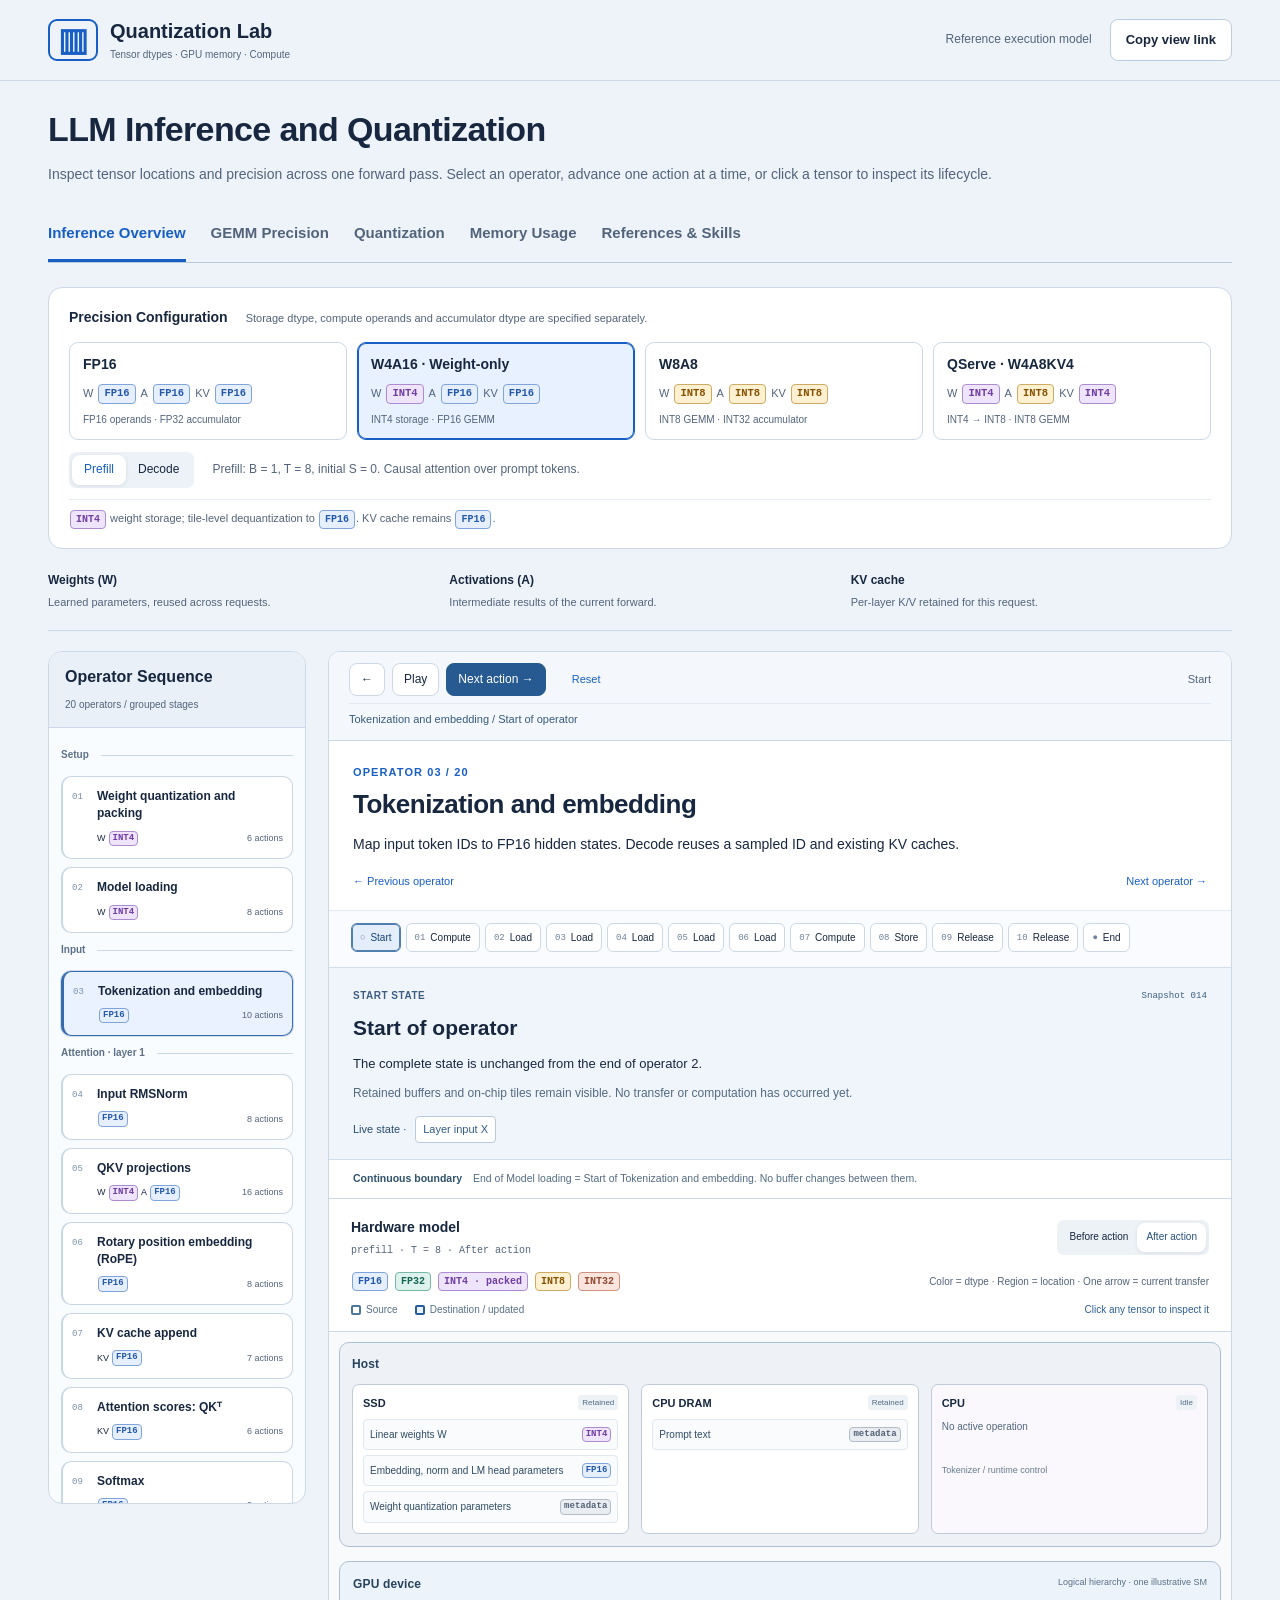
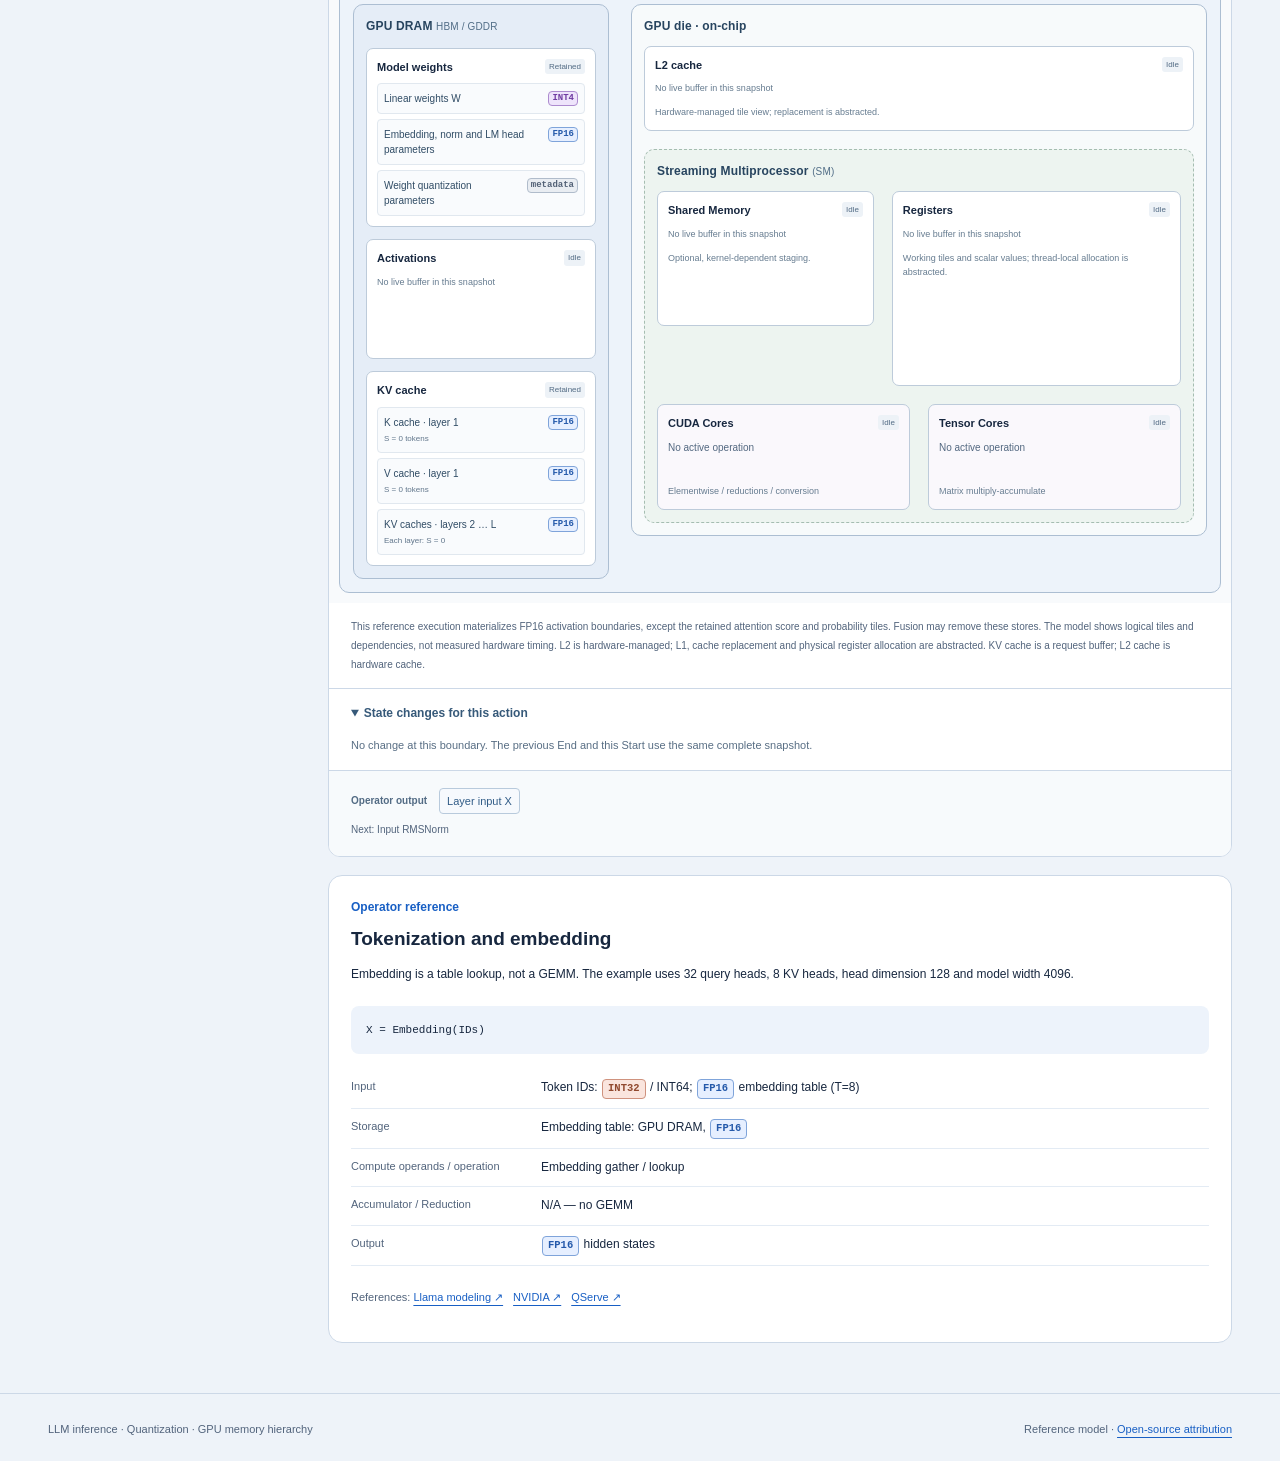
==== commit bbb639ec: "Keep current action visible and clarify tensor copies, provenance and compute locations" ====
--- a/quantization-lab/index.html
+++ b/quantization-lab/index.html
@@ -3,14 +3,14 @@
 <head>
 <meta charset="utf-8"><meta name="viewport" content="width=device-width,initial-scale=1">
 <meta name="description" content="LLM inference operators, tensor dtypes, GPU memory hierarchy and quantization. An interactive reference model.">
-<meta name="theme-color" content="#eef3f9"><meta name="quantization-lab-build" content="20261026f">
+<meta name="theme-color" content="#eef3f9"><meta name="quantization-lab-build" content="20261026g">
 <title>Quantization Lab · LLM Inference and Quantization</title>
-<link rel="stylesheet" href="style.9cae17cb5f.css">
-<script src="model.ba1b070265.js" defer></script><script src="hardware-model.b4c971d85c.js" defer></script><script src="hardware-view.50ad1fdf4e.js" defer></script><script src="execution-model.1a435e0cd2.js" defer></script><script src="execution-view.f0e4eefc8c.js" defer></script><script src="app.fecaf48d6f.js" defer></script>
+<link rel="stylesheet" href="style.10276018dd.css">
+<script src="model.ba1b070265.js" defer></script><script src="hardware-model.b4c971d85c.js" defer></script><script src="hardware-view.50ad1fdf4e.js" defer></script><script src="execution-model.ee287ce2a7.js" defer></script><script src="execution-view.7167fc9617.js" defer></script><script src="app.353971e8ae.js" defer></script>
 </head>
 <body>
 <a href="#main" class="skip">Skip to content</a>
-<header class="top"><a class="brand" href="./" aria-label="Quantization Lab"><span class="brand-icon" aria-hidden="true">▥</span><span>Quantization Lab<small>Tensor dtypes · GPU memory · Compute</small></span></a><div class="top-actions"><span class="check-tag">Reference execution model</span><button id="share" class="button small">Copy view link</button></div></header>
+<header class="top"><a class="brand" href="index.html?v=20261026g" aria-label="Quantization Lab"><span class="brand-icon" aria-hidden="true">▥</span><span>Quantization Lab<small>Tensor dtypes · GPU memory · Compute</small></span></a><div class="top-actions"><span class="check-tag">Reference execution model</span><button id="share" class="button small">Copy view link</button></div></header>
 <main id="main">
 <section class="intro"><h1>LLM Inference and Quantization</h1><p>Inspect tensor locations and precision across one forward pass. Select an operator, advance one action at a time, or click a tensor to inspect its lifecycle.</p></section>
 <nav class="tabs" role="tablist" aria-label="Sections"><button role="tab" data-tab="trace" aria-selected="true">Inference Overview</button><button role="tab" data-tab="gemm">GEMM Precision</button><button role="tab" data-tab="numbers">Quantization</button><button role="tab" data-tab="memory">Memory Usage</button><button role="tab" data-tab="sources">References &amp; Skills</button></nav>
@@ -21,7 +21,7 @@
 <aside class="flow-shell"><div class="flow-header"><h2>Operator Sequence</h2><span>20 operators / grouped stages</span></div><div class="flow" id="flow"></div></aside>
 <div class="overview-main">
 <section class="hardware-panel" aria-labelledby="hardware-heading">
-<div class="transport"><button id="prev" aria-label="Previous action">←</button><button id="play" aria-pressed="false">Play</button><button id="next" aria-label="Next action">Next action →</button><button id="reset" class="restart">Reset</button><span id="progress"></span></div>
+<div class="transport"><button id="prev" aria-label="Previous action">←</button><button id="play" aria-pressed="false">Play</button><button id="next" aria-label="Next action">Next action →</button><button id="reset" class="restart">Reset</button><span id="progress"></span><span id="transport-current" class="transport-current"></span></div>
 <div class="operator-heading"><div class="operator-number" id="operator-number"></div><h2 id="hardware-heading"></h2><p id="operator-goal"></p><div class="operator-nav"><button id="prev-operator">← Previous operator</button><button id="next-operator">Next operator →</button></div></div>
 <div class="action-timeline" id="action-timeline" aria-label="Action timeline"></div>
 <section class="action-explanation" aria-live="polite"><div class="action-label"><span id="action-kind"></span><span id="snapshot-id" class="mono"></span></div><h3 id="action-title"></h3><p id="action-summary"></p><p id="action-why"></p><div class="action-route" id="action-route"></div></section>
--- a/quantization-lab/style.10276018dd.css
+++ b/quantization-lab/style.10276018dd.css
@@ -0,0 +1,25 @@
+:root{--paper:#eef3f9;--surface:#fff;--ink:#17273f;--muted:#52647c;--line:#ccd8e7;--blue:#185fc4;--blue-bg:#e8f1ff;--violet:#7138a5;--violet-bg:#f2ebfa;--orange:#a95009;--orange-bg:#fff0dd;--navy:#182e4c;--radius:14px}*{box-sizing:border-box}html{scroll-behavior:smooth}body{margin:0;background:var(--paper);color:var(--ink);font-family:-apple-system,BlinkMacSystemFont,"PingFang SC","Microsoft YaHei",sans-serif;line-height:1.65;font-size:15px}button,input,select{font:inherit}button,a,input,select{touch-action:manipulation}button{cursor:pointer}a{color:var(--blue);text-underline-offset:4px}button:focus-visible,a:focus-visible,input:focus-visible,select:focus-visible{outline:3px solid #2b73ca;outline-offset:4px}button{color:inherit}code,.mono{font-family:ui-monospace,SFMono-Regular,Menlo,monospace;font-size:.91em}code{background:#eaf0f8;padding:3px 5px;border-radius:4px}p{margin:0 0 14px}h1,h2,h3{line-height:1.25;margin:0 0 12px}h2{font-size:26px;letter-spacing:-.5px}h3{font-size:19px}small,.muted{color:var(--muted)}button{border:1px solid var(--line);background:var(--surface);border-radius:8px;padding:8px 13px}.button{display:inline-block;background:#fff;border:1px solid #bbcbe0;border-radius:8px;text-decoration:none;color:var(--ink);padding:9px 15px;font-weight:600}.small{font-size:13px}.top{max-width:1440px;margin:auto;display:flex;justify-content:space-between;align-items:center;padding:24px 48px;border-bottom:1px solid var(--line);gap:20px}.brand{text-decoration:none;color:var(--ink);font-size:20px;display:flex;align-items:center;gap:12px;line-height:1.2;font-weight:700}.brand small{font-size:11px;font-weight:400;display:block;margin-top:6px}.brand-icon{font-size:32px;color:var(--blue);padding:0 8px;border:2px solid var(--blue);border-radius:9px}.top-actions{display:flex;gap:18px;align-items:center}.check-tag{font-size:12px;color:var(--muted)}main{max-width:1440px;margin:auto;padding:0 48px}.intro{display:grid;grid-template-columns:1fr 1fr;align-items:center;gap:52px;padding:44px 0 38px}.intro h1{font-size:clamp(34px,3.3vw,52px);letter-spacing:-1.7px;line-height:1.22}.intro p{max-width:610px;font-size:16px;color:var(--muted);margin-top:18px;line-height:1.9}.weight-text{color:var(--violet)}.activation-text{color:var(--blue)}.kv-text{color:var(--orange)}.intro p span{font-weight:600;margin:0 3px}.intro-visual{display:grid;grid-template-columns:1fr 32px 1fr 32px 1fr;grid-template-rows:28px 74px 32px;text-align:center;border:1px solid #bdd0e7;border-radius:18px;padding:24px 22px;background:linear-gradient(120deg,#f9fcff,#e3edf9);box-shadow:0 12px 35px #28496d09}.intro-visual>span{font-size:12px;color:var(--muted)}.intro-visual>span:nth-of-type(1){grid-area:1/1}.intro-visual>span:nth-of-type(2){grid-area:1/3}.intro-visual>span:nth-of-type(3){grid-area:1/5}.intro-visual strong{font-size:54px;font-weight:600;letter-spacing:-2px;font-variant-numeric:tabular-nums}.intro-visual strong:nth-of-type(1){grid-area:2/1;color:var(--violet)}.intro-visual strong:nth-of-type(2){grid-area:2/3;color:var(--blue)}.intro-visual strong:nth-of-type(3){grid-area:2/5;color:var(--ink)}.intro-visual strong span{font-size:13px;margin-left:5px;letter-spacing:0}.intro-visual i{align-self:center;color:#7d93ad;font-style:normal;font-size:24px}.intro-visual i:nth-of-type(1){grid-area:2/2}.intro-visual i:nth-of-type(2){grid-area:2/4}.intro-visual small{grid-area:3/1/4/6;font-size:11px;align-self:end}.tabs{display:flex;gap:25px;border-bottom:1px solid #b9c9dd;margin-bottom:24px;overflow-x:auto;white-space:nowrap;scrollbar-width:thin}.tabs button{border:0;background:transparent;border-radius:0;padding:14px 0;border-bottom:3px solid transparent;font-weight:600;color:var(--muted)}.tabs button[aria-selected=true]{color:var(--blue);border-color:var(--blue)}.config{background:#fff;border:1px solid var(--line);border-radius:var(--radius);padding:22px 24px;margin-bottom:30px}.config-title{display:flex;align-items:center;gap:20px;margin-bottom:14px}.config-title span{font-size:12px;color:var(--muted)}.recipes{display:grid;grid-template-columns:repeat(4,1fr);gap:10px}.recipe{display:flex;flex-direction:column;align-items:start;border-radius:9px;padding:12px 14px;text-align:left;line-height:1.4}.recipe span{font-size:11px;color:var(--muted);margin-top:6px}.recipe strong{font-size:15px}.recipe[aria-pressed=true]{background:var(--blue-bg);border-color:var(--blue);box-shadow:inset 0 0 0 1px var(--blue)}.phase-line{display:flex;align-items:center;gap:18px;margin-top:18px}.segmented{display:flex;background:#edf2f8;border-radius:7px;padding:3px;flex-shrink:0}.segmented button{background:transparent;border:0;font-size:12px;padding:5px 12px}.segmented button[aria-pressed=true]{background:#fff;box-shadow:0 1px 4px #17273f1c;color:var(--blue)}.phase-line p{font-size:12px;color:var(--muted);margin:0}.config-note{font-size:12px;margin:13px 0 0;color:var(--muted);border-top:1px solid #e6edf5;padding-top:10px}.trace-heading{display:flex;justify-content:space-between;align-items:center;margin-bottom:20px;gap:20px}.trace-heading p,.section-lead p{color:var(--muted);font-size:14px;margin:0;max-width:850px}.text-link{font-size:13px;white-space:nowrap}.trace-layout{display:grid;grid-template-columns:minmax(0,1.07fr) minmax(0,1fr);gap:24px;align-items:start}.flow-shell{background:#f9fcff;border:1px solid var(--line);border-radius:var(--radius);padding:20px}.legend{display:flex;flex-wrap:wrap;gap:8px 18px;font-size:11px;margin-bottom:22px}.legend span:before{content:"";display:inline-block;width:7px;height:7px;border-radius:50%;background:currentColor;margin-right:6px}.legend-weight{color:var(--violet)}.legend-a{color:var(--blue)}.legend-kv{color:var(--orange)}.legend-control{color:#5c7088}.flow-group{margin:14px 0 9px;font-size:12px;font-weight:600;color:#5d7089;display:flex;align-items:center;gap:12px}.flow-group:after{content:"";height:1px;background:var(--line);flex:1}.flow-node{width:100%;text-align:left;border-radius:10px;position:relative;padding:13px 14px;margin-bottom:27px;background:#fff;display:grid;grid-template-columns:25px 1fr;gap:9px;line-height:1.4;border-left:3px solid var(--blue);scroll-margin-top:28px}.flow-node:after{content:"↓";position:absolute;left:50%;bottom:-25px;color:#a3b7cf;font-size:19px}.flow-node:last-child:after{display:none}.flow-node[data-kind=weight]{border-left-color:var(--violet)}.flow-node[data-kind=kv]{border-left-color:var(--orange)}.flow-node[data-kind=control]{border-left-color:#8195ad}.flow-node[aria-pressed=true]{background:#e9f2ff;border-color:var(--blue);box-shadow:0 0 0 2px #185fc429}.step-num{font-family:ui-monospace,monospace;color:#7b91ad;font-size:11px;padding-top:3px}.node-title{font-weight:650;font-size:14px}.node-en{font-size:11px;color:var(--muted);font-weight:400;margin-left:8px}.node-meta{margin-top:7px;display:flex;gap:6px;align-items:center;flex-wrap:wrap}.dtype{font-family:ui-monospace,monospace;font-size:10px;line-height:1.4;padding:2px 5px;background:#eef3fa;border-radius:4px;color:#405979}.dtype.weight{background:var(--violet-bg);color:var(--violet)}.dtype.kv{background:var(--orange-bg);color:var(--orange)}.location-tag{font-size:10px;margin-left:auto;color:#69829f}.diagram-foot{font-size:11px;color:var(--muted);margin:12px 0 2px;line-height:1.8}.inspector{position:sticky;top:18px;background:#fff;border-radius:var(--radius);border:1px solid var(--line);overflow:hidden}.transport{display:flex;gap:7px;align-items:center;background:#f5f8fc;padding:14px 18px;border-bottom:1px solid var(--line)}.transport button{font-size:12px;padding:5px 10px}.transport .restart{font-size:11px;margin-left:3px;background:transparent;border:0;color:var(--blue)}#progress{font-size:11px;color:var(--muted);margin-left:auto}.detail-body{padding:25px}.step-label{font-size:12px;color:var(--blue);font-weight:600;margin-bottom:10px}.detail-body h3{font-size:25px}.detail-subtitle{font-size:12px;color:var(--muted);margin-bottom:20px}.detail-story{font-size:14px;line-height:1.9;margin-bottom:19px}.hardware-strip{display:flex;gap:5px;align-items:stretch;margin-bottom:18px}.hw{flex:1;min-width:0;background:#f1f4f9;border:1px solid #e0e7f0;padding:8px 3px;text-align:center;border-radius:6px;font-size:10px;line-height:1.4;color:#72839b}.hw.active{color:var(--blue);background:#e7f1ff;border-color:#85afe8;font-weight:650}.hw small{display:block;font-size:8px;color:inherit;margin-top:3px}.spec-table{width:100%;border-collapse:collapse;font-size:12px;line-height:1.7;margin:14px 0 22px}.spec-table th{width:80px;font-weight:500;text-align:left;color:var(--muted);vertical-align:top}.spec-table td,.spec-table th{padding:8px 0;border-bottom:1px solid #e3ebf4}.spec-table td{padding-left:8px}.shape{display:block;font-size:11px;color:var(--muted);margin-top:3px;overflow-wrap:anywhere}.detail-insight{border-left:3px solid var(--orange);background:#fff6e9;padding:12px 14px;font-size:12px;margin:15px 0}.detail-source{font-size:11px;color:var(--muted)}.detail-source a{margin-right:10px}.equation{padding:14px 15px;background:#edf3fb;border-radius:8px;font-family:ui-monospace,monospace;font-size:12px;line-height:1.9;overflow-wrap:anywhere;margin:15px 0}.section-lead{margin:6px 0 26px}.kernel-panel{border:1px solid #bed0e6;background:#fff;border-radius:var(--radius);padding:26px;margin-bottom:24px}.kernel-panel h3{font-size:23px}.kernel-ribbon{display:grid;grid-template-columns:repeat(5,1fr);gap:22px;margin:28px 0}.kernel-box{background:#edf4ff;border:1px solid #acc7e8;border-radius:9px;padding:15px 12px;position:relative;line-height:1.5;min-height:125px}.kernel-box:after{content:"→";position:absolute;right:-19px;top:40%;color:#7086a1}.kernel-box:last-child:after{display:none}.kernel-box:first-child{background:var(--violet-bg);border-color:#cbb4dd}.kernel-box strong{display:block;font-size:14px}.kernel-box small{font-size:11px;display:block;margin-top:8px}.kernel-label{font-size:10px;color:var(--muted);margin-bottom:8px}.kernel-table{width:100%;border-collapse:collapse;font-size:13px}.kernel-table td,.kernel-table th{padding:12px 10px;text-align:left;border-bottom:1px solid #dce5ef}.kernel-table th{font-size:12px;color:var(--muted);font-weight:500}.reading-note{background:#e5edf7;border-radius:10px;padding:23px 26px;margin:24px 0;color:#354e6d;font-size:14px;line-height:1.9}.reading-note p{margin:8px 0}.reading-note a{font-size:13px}.lab-grid{display:grid;grid-template-columns:300px 1fr;gap:25px}.lab-controls{background:#fff;border:1px solid var(--line);border-radius:var(--radius);padding:24px}.lab-controls label{display:block;font-size:13px;font-weight:600;margin-bottom:24px}select,input[type=number]{display:block;margin-top:9px;background:#f8fbff;border:1px solid #bbcee6;border-radius:6px;padding:9px 10px;width:100%;color:var(--ink)}input[type=range]{width:100%;accent-color:var(--blue);margin-top:14px}output{float:right;font-family:ui-monospace,monospace;color:var(--blue);font-weight:500}.lab-controls .muted{font-size:11px;line-height:1.85}.chart-panel{background:#fff;border:1px solid var(--line);border-radius:var(--radius);padding:22px}.chart-key{display:flex;gap:18px;flex-wrap:wrap;font-size:11px;margin-bottom:20px}.chart-panel svg{width:100%;height:auto}.stats-row{display:grid;grid-template-columns:repeat(3,1fr);gap:18px;margin-top:20px;border-top:1px solid var(--line);padding-top:18px}.stats-row span{font-size:11px;color:var(--muted)}.stats-row strong{font-size:24px;display:block;color:var(--ink);font-variant-numeric:tabular-nums}.table-scroll{overflow-x:auto;margin:25px 0}.data-table{width:100%;border-collapse:collapse;background:white;font-family:ui-monospace,monospace;font-size:12px;text-align:right}.data-table td,.data-table th{padding:12px 16px;border-bottom:1px solid #d8e3f1;white-space:nowrap}.data-table th{color:var(--muted);font-weight:500;background:#e5edf7}.clipped{color:#b04e13;background:#fff3e5}.dot-lab{margin-top:34px;border-top:1px solid var(--line);padding-top:26px}.dot-lab>p{font-size:13px;color:var(--muted)}.dot-lab .equation{font-size:13px;background:white;border:1px solid #d2dfef}.memory-controls{display:grid;grid-template-columns:repeat(5,1fr);gap:20px;background:#fff;padding:24px;border:1px solid var(--line);border-radius:var(--radius);margin-bottom:25px}.memory-controls label{font-size:12px;font-weight:500;min-width:0}.memory-controls label:last-child{grid-column:1/-1}.memory-summary{display:grid;grid-template-columns:repeat(3,1fr);gap:20px;margin:25px 0}.mem-item{border-top:3px solid #849bb8;background:#fff;padding:24px 24px 18px}.mem-item:nth-child(2){border-color:var(--violet)}.mem-item:nth-child(3){border-color:var(--orange)}.mem-item strong{display:block;font-size:32px;line-height:1.4;font-variant-numeric:tabular-nums}.mem-item span{font-size:12px;color:var(--muted)}.mem-chart{background:#fff;padding:25px;border:1px solid var(--line);border-radius:var(--radius)}.bar-row{display:grid;grid-template-columns:140px 1fr 110px;gap:16px;align-items:center;margin:14px 0;font-size:12px}.bar-track{height:24px;background:#edf2f9;border-radius:5px;overflow:hidden;display:flex}.bar-w{background:#8c61b4;height:100%;min-width:1px}.bar-kv{background:#c26a20;height:100%;min-width:1px}.mem-formula{margin-top:25px;padding-top:15px;border-top:1px solid var(--line);font-size:13px}.research-table{font-size:13px;width:100%;border-collapse:collapse;background:#fff;margin-bottom:26px}.research-table th,.research-table td{text-align:left;padding:16px;border-bottom:1px solid var(--line);vertical-align:top}.research-table th{font-size:12px;color:var(--muted);background:#e5edf7}.research-table small{font-size:11px}.chosen{font-size:11px;background:var(--blue-bg);color:var(--blue);padding:3px 7px;border-radius:5px;white-space:nowrap}.references{margin-top:35px;display:grid;grid-template-columns:1fr 1fr;gap:14px 30px}.ref{border-bottom:1px solid var(--line);padding:15px 0;font-size:13px}.ref small{display:block;font-size:12px;margin-top:5px}.scope{margin-top:36px;border-left:3px solid #6a87ab;padding:4px 22px;max-width:1000px;color:var(--muted);font-size:13px}footer{margin:50px auto 0;max-width:1440px;border-top:1px solid var(--line);padding:26px 48px;display:flex;justify-content:space-between;color:var(--muted);gap:20px;font-size:11px}#toast{position:fixed;bottom:25px;left:50%;transform:translateX(-50%);background:var(--navy);border-radius:9px;color:#fff;font-size:13px;padding:12px 24px;display:none;z-index:10}.skip{position:absolute;top:-80px;background:#fff;padding:12px;z-index:99}.skip:focus{top:5px}[hidden]{display:none!important}.view{animation:none}button:disabled{opacity:.4;cursor:default}svg text{font-family:-apple-system,BlinkMacSystemFont,"PingFang SC",sans-serif}@media(min-width:1500px){.inspector{top:30px}}@media(max-width:1050px){main{padding:0 28px}.top{padding:22px 28px}.intro{gap:25px}.trace-layout{grid-template-columns:1fr 1fr;gap:15px}.detail-body{padding:20px}.transport{padding:12px 10px;gap:4px}.transport button{padding:5px 7px}.kernel-ribbon{gap:15px}.kernel-box{padding:12px 9px}.kernel-box:after{right:-14px}.memory-controls{grid-template-columns:repeat(3,1fr)}.config{padding:20px}.node-en{display:block;margin-left:0;margin-top:2px}.lab-grid{grid-template-columns:260px 1fr}}@media(max-width:760px){main{padding:0 18px}.top{padding:18px;gap:12px}.brand{font-size:16px}.brand-icon{font-size:24px;padding:0 6px}.brand small{font-size:9px}.check-tag{display:none}.top-actions{gap:0}.top-actions button{font-size:10px;padding:8px}.intro{grid-template-columns:1fr;padding:30px 0 24px;gap:20px}.intro h1{font-size:38px}.intro p{font-size:14px;line-height:1.8;margin-bottom:0}.intro-visual{max-width:none;padding:17px;grid-template-rows:23px 60px 23px}.intro-visual strong{font-size:42px}.tabs{gap:22px;margin-bottom:18px}.tabs button{font-size:13px;padding:11px 0}.config{padding:17px}.config-title{display:block}.config-title span{display:block;font-size:11px;margin-top:4px}.recipes{grid-template-columns:1fr 1fr;gap:8px}.recipe{padding:10px}.recipe strong{font-size:12px}.recipe span{font-size:10px}.phase-line{align-items:start;gap:10px}.phase-line p{font-size:11px}.config-note{font-size:11px}.trace-heading{align-items:start;display:block}.trace-heading h2,.section-lead h2{font-size:24px}.trace-heading p{font-size:12px}.trace-heading a{font-size:12px;display:inline-block;margin-top:9px}.trace-layout{display:flex;flex-direction:column-reverse;gap:18px}.inspector{position:static;width:100%}.flow-shell{width:100%;padding:16px}.detail-body{padding:20px}.detail-body h3{font-size:23px}.detail-story{font-size:13px}.spec-table{font-size:12px}.detail-insight{font-size:12px}.transport{padding:12px 14px;position:sticky;top:0}.kernel-panel{padding:18px}.kernel-ribbon{display:flex;flex-direction:column;gap:20px}.kernel-box{min-height:0;padding:12px 16px}.kernel-box:after{content:"↓";top:auto;bottom:-22px;right:50%;font-size:17px}.kernel-box small{margin-top:4px}.kernel-table{font-size:12px}.kernel-table th,.kernel-table td{padding:10px 5px}.reading-note{padding:18px;font-size:13px}.lab-grid{grid-template-columns:1fr;gap:18px}.lab-controls{padding:20px}.lab-controls label{margin-bottom:18px}.chart-panel{padding:14px}.stats-row{gap:8px}.stats-row strong{font-size:21px}.chart-key{font-size:10px;gap:12px}.data-table{font-size:11px}.data-table td,.data-table th{padding:10px}.memory-controls{grid-template-columns:1fr 1fr;padding:18px;gap:16px}.memory-summary{gap:9px}.mem-item{padding:16px 10px}.mem-item strong{font-size:21px}.mem-item span{font-size:10px}.bar-row{grid-template-columns:80px 1fr 75px;gap:8px;font-size:10px}.mem-chart{padding:15px}.research-table{min-width:650px}.references{grid-template-columns:1fr}.scope{padding-left:14px}.location-tag{margin-left:0}.node-title{font-size:13px}.node-en{display:inline;font-size:10px;margin-left:5px}footer{padding:23px 18px;display:block;font-size:10px}footer span{display:block;margin-bottom:7px}}@media(prefers-reduced-motion:reduce){html{scroll-behavior:auto}*,*:before,*:after{animation:none!important;transition:none!important}}
+
+.glossary{display:grid;grid-template-columns:repeat(3,1fr);gap:30px;border-bottom:1px solid var(--line);padding:0 0 25px;margin-bottom:27px}.glossary strong{font-size:14px}.glossary p{font-size:12px;line-height:1.85;color:var(--muted);margin:7px 0 0}@media(max-width:760px){.glossary{grid-template-columns:1fr;gap:16px}.glossary p{margin-top:4px}}
+
+
+/* Integrated operator-level hardware model */
+.intro{display:block;padding:27px 0 20px}.intro h1{font-size:32px;letter-spacing:-.6px;line-height:1.25}.intro p{font-size:14px;max-width:none;margin:12px 0 0;line-height:1.7}.top{padding-top:19px;padding-bottom:19px}.brand small{font-size:10px}
+.config{padding:18px 20px;margin-bottom:22px}.config-title{margin-bottom:12px}.config-title strong{font-size:14px}.config-title span{font-size:11px}.recipe{gap:0;padding:12px 13px}.recipe strong{font-size:14px}.recipe .recipe-formats{display:flex;align-items:center;flex-wrap:wrap;gap:4px;margin-top:9px;font-size:11px}.recipe .recipe-note{display:block;margin-top:8px;font-size:10px}.recipe .dtype,.dtype{display:inline-flex;align-items:center;vertical-align:baseline;white-space:nowrap;font-family:ui-monospace,SFMono-Regular,Menlo,monospace;font-size:10.5px;font-weight:600;line-height:1.5;padding:1px 5px;border-radius:4px;background:var(--dtype-fill,#e6efff);color:var(--dtype-ink,#2459aa);border:1px solid var(--dtype-stroke,#7fa4da);margin:1px 1px}
+.dtype-fp16{--dtype-fill:#e6efff;--dtype-ink:#2459aa;--dtype-stroke:#7fa4da}.dtype-fp32{--dtype-fill:#ddf2ec;--dtype-ink:#156553;--dtype-stroke:#77b7a5}.dtype-int4{--dtype-fill:#eee4fb;--dtype-ink:#703da2;--dtype-stroke:#ad8bcf}.dtype-int8{--dtype-fill:#fff0d2;--dtype-ink:#875200;--dtype-stroke:#cdab63}.dtype-int32{--dtype-fill:#fae5de;--dtype-ink:#91492f;--dtype-stroke:#cf927e}.dtype-meta{--dtype-fill:#e9edf2;--dtype-ink:#526176;--dtype-stroke:#b0bccb}
+.config-note{font-size:11px;line-height:1.7;margin-top:11px;padding-top:9px}.config-note .dtype{font-size:10px}.phase-line{margin-top:12px}.overview-definitions{display:grid;grid-template-columns:repeat(3,1fr);gap:20px;padding-bottom:18px;margin-bottom:20px;border-bottom:1px solid var(--line);font-size:11px;color:var(--muted)}.overview-definitions strong{display:block;color:var(--ink);font-size:12px;margin-bottom:3px}
+.trace-layout{display:grid;grid-template-columns:282px minmax(0,1fr);gap:20px;align-items:start}.flow-shell{padding:0;background:#f9fcff;position:sticky;top:16px;overflow:hidden}.flow-header{padding:15px 16px 12px;border-bottom:1px solid var(--line);background:#eaf0f7}.flow-header h2{font-size:16px;letter-spacing:0;margin:0 0 4px}.flow-header>span{font-size:10px;color:var(--muted)}.flow{position:relative;overflow-y:auto;overscroll-behavior:contain;max-height:calc(100vh - 145px);min-height:400px;padding:10px 12px;scrollbar-width:thin}.flow-group{font-size:10px;margin:9px 0 12px}.flow-node{grid-template-columns:18px minmax(0,1fr);gap:7px;padding:11px 9px;margin-bottom:8px;border:1px solid #c8d6e6;border-left-width:2px;box-shadow:none;line-height:1.45;background:#fff;scroll-margin:5px}.flow-node[data-kind=weight],.flow-node[data-kind=kv],.flow-node[data-kind=control]{border-left-color:#8da1bb}.flow-node:after{display:none}.flow-node[aria-pressed=true]{border:1px solid #366cae;border-left:3px solid #366cae;background:#eaf2ff;box-shadow:0 0 0 1px #366cae33}.node-title{display:block;font-size:12px;font-weight:650;overflow-wrap:anywhere}.flow-node .node-en{display:block;font-size:10px;line-height:1.5;margin:4px 0 0;color:#5f738c}.node-meta{display:flex;flex-wrap:wrap;gap:2px;align-items:center;margin-top:7px;font-size:9px}.node-meta .dtype{font-size:9px;padding:0 3px}.step-num{font-size:9px}.flow-location{display:block;font-size:9px;color:#657b97;margin-top:6px}.overview-main{min-width:0}.hardware-panel{background:white;border:1px solid var(--line);border-radius:12px;overflow:hidden}.hardware-heading{display:flex;justify-content:space-between;gap:15px;align-items:center;padding:18px 20px 10px}.hardware-heading h2{font-size:17px;margin-bottom:8px;letter-spacing:0}#hardware-operator strong{display:inline;font-size:14px;font-weight:550}#hardware-operator span{font-size:11px;margin-left:10px;color:var(--muted)}#hardware-context{font-size:10px;color:var(--muted);white-space:nowrap;align-self:start;margin-top:4px}.transport{padding:10px 15px}.transport .restart{margin-left:8px}.transport button{font-size:11px}.precision-legend{display:flex;align-items:center;flex-wrap:wrap;gap:6px;padding:0 20px 12px}.precision-legend .dtype{font-size:10px}.legend-note{font-size:10px;color:var(--muted);margin-left:auto}.hardware-scroll{width:100%;overflow-x:auto;overscroll-behavior-x:contain;border-top:1px solid #dfe7f0;background:#fafcfe}.hardware-svg{width:100%;min-width:760px;height:auto;display:block}.hardware-caption{font-size:10.5px;line-height:1.9;color:var(--muted);padding:11px 20px 13px;margin:0;border-bottom:1px solid var(--line)}.hardware-svg .host-region{fill:#f0f3f7;stroke:#aebed0}.hardware-svg .gpu-region{fill:#eef4fb;stroke:#829ab8;stroke-width:1.5}.hardware-svg .dram-region{fill:#e7eff9;stroke:#b2c4db}.hardware-svg .die-region{fill:#f8fbfc;stroke:#b3c5cb}.hardware-svg .sm-region{fill:#eef5f2;stroke:#a3bcb1;stroke-dasharray:6 4}.hardware-svg .sm-region.active{stroke:#4c7667;stroke-width:2;stroke-dasharray:none}.hardware-svg text{font-family:-apple-system,BlinkMacSystemFont,"Segoe UI",sans-serif}.region-title{fill:#294562;font-size:14px;font-weight:650}.region-note{fill:#5a718c;font-size:11px}.hw-node .node-frame{fill:#fff;stroke:#b6c6d6;stroke-width:1.2}.hw-node.compute-node .node-frame{fill:#f8f5fb}.hw-node.active .node-frame{stroke:#375e84;stroke-width:2}.hw-node.state-write .node-frame,.hw-node.state-append .node-frame,.hw-node.state-optional-write .node-frame{stroke-width:2.8}.hw-node.state-dependent .node-frame{stroke:#9caeba;stroke-dasharray:5 3}.hw-node.state-idle .node-frame{fill:#f6f9fc;stroke:#c3ceda}.hw-node-title{font-size:14px;font-weight:650;fill:#243e59}.hw-data-label{font-size:12.5px;fill:#2e4660}.hw-dtype-label{font:600 11.5px ui-monospace,SFMono-Regular,Menlo,monospace!important}.hw-dtype{stroke-width:.8}.hw-node-note{font-size:10.5px;fill:#5a6e86}.node-status-bg{fill:#e9eef4;stroke:none}.node-status{font-size:9.5px;fill:#455e79}.hw-node.active .node-status-bg{fill:#dce7f2}.hw-node.active .node-status{fill:#274e75;font-weight:600}.hw-connection{opacity:.15}.hw-connection.active{opacity:1}.attention-mapping rect{fill:#e6eef5;stroke:#9cafc2}.attention-mapping text{font-size:11.5px;fill:#2b4b67}.event-heading{display:flex;gap:15px;justify-content:space-between;padding:13px 20px 10px;font-size:12px}.event-heading>span{font-size:10px;color:var(--muted)}.hardware-events{padding:0 20px 16px}.hardware-event{display:grid;grid-template-columns:62px 190px minmax(0,1fr);gap:12px;font-size:11px;align-items:start;padding:8px 0;border-bottom:1px solid #e6edf5}.hardware-event:last-child{border:0}.event-action{font-weight:650;color:#2e4c6b}.event-location{font-family:ui-monospace,SFMono-Regular,Menlo,monospace;font-size:10px;color:#435d79}.event-tensor{line-height:1.9}.event-tensor small{display:block;color:var(--muted);font-size:10px}.event-tensor .dtype{font-size:9.5px}.inspector{position:static;margin-top:18px;overflow:hidden}.detail-body{padding:22px}.detail-body h3{font-size:20px;letter-spacing:0}.detail-story{font-size:13px;line-height:1.95}.detail-story .dtype,.detail-insight .dtype{font-size:10px}.spec-table{font-size:12px;line-height:1.8}.spec-table th{width:175px;font-size:11px}.spec-table td{padding-left:15px}.detail-insight{border-color:#6a85a7;background:#edf3fa;font-size:12px}.location-pill{display:inline-block;font-family:ui-monospace,SFMono-Regular,Menlo,monospace;font-size:10px;border:1px solid #bacbde;border-radius:4px;background:#f0f5fb;padding:2px 5px;margin:2px 3px 2px 0}.location-shared,.location-registers,.location-sm{background:#eef5f2;border-color:#afc7ba}.location-cuda,.location-tensor{background:#f5f0f9;border-color:#c4b4d4}.location-cpu,.location-host,.location-ssd{background:#edf0f4;border-color:#bbc6d3}.kernel-label{font-size:11px;font-weight:600}.kernel-box:first-child{background:#f6f9fd;border-color:#acc7e8}.kernel-box strong{line-height:2;font-size:13px}.kernel-box small{font-size:11px}.kernel-table .dtype{font-size:10px}.section-lead h2{font-size:25px}.references .ref{min-width:0}.ref small{line-height:1.8}.lab-controls .muted{line-height:1.9}
+@media(min-width:1600px){.trace-layout{grid-template-columns:310px minmax(0,1fr)}}@media(max-width:1100px){.trace-layout{grid-template-columns:245px minmax(0,1fr);gap:14px}.hardware-heading{padding:15px}.precision-legend{padding:0 15px 10px}#hardware-context{display:none}.hardware-event{grid-template-columns:52px 150px minmax(0,1fr);gap:8px}.flow-header{padding:13px}.node-title{font-size:11px}.flow{padding:8px}.hardware-events{padding:0 15px 12px}}@media(max-width:760px){.intro{padding:22px 0 18px}.intro h1{font-size:26px;letter-spacing:-.4px}.intro p{font-size:12px}.config{padding:15px}.config-title span{font-size:10px;margin-top:4px}.recipe strong{font-size:11px}.recipe .recipe-note{font-size:9px}.recipe .recipe-formats{font-size:9px;gap:3px;margin-top:6px}.recipe .dtype{font-size:8px;padding:0 3px}.config-note{font-size:10px}.phase-line p{font-size:10px}.overview-definitions{grid-template-columns:1fr;gap:8px;font-size:10px}.overview-definitions strong{display:inline;font-size:11px;margin-right:7px}.trace-layout{display:grid;grid-template-columns:minmax(0,1fr);gap:16px}.flow-shell{position:static;width:100%;order:0}.flow-header{display:flex;align-items:center;justify-content:space-between;padding:12px}.flow-header h2{font-size:14px;margin:0}.flow{min-height:0;max-height:265px;padding:8px 12px}.flow-node{padding:10px;grid-template-columns:20px minmax(0,1fr);margin-bottom:7px}.node-title{font-size:12px}.flow-node .node-en{font-size:10px;margin-top:2px}.flow-node .node-meta{margin-top:5px}.flow-node .flow-location{display:none}.overview-main{order:1}.hardware-panel{width:100%}.hardware-heading{display:block;padding:15px 12px 10px}.hardware-heading h2{font-size:16px}#hardware-operator strong{font-size:12px}#hardware-operator span{display:block;margin:3px 0 0;font-size:10px}.precision-legend{gap:5px;padding:0 12px 10px}.precision-legend .dtype{font-size:9px}.legend-note{margin-left:0;width:100%;font-size:9px;margin-top:4px}.hardware-svg{min-width:870px}.hardware-caption{padding:10px 12px;font-size:10px}.event-heading{padding:12px;font-size:11px}.event-heading>span{display:none}.hardware-events{padding:0 12px 12px}.hardware-event{grid-template-columns:52px minmax(0,1fr);gap:3px 8px;font-size:10px}.event-location{font-size:9px}.event-tensor{grid-column:2;overflow-wrap:anywhere}.detail-body{padding:18px}.detail-body h3{font-size:19px}.spec-table th{width:105px;font-size:10px;overflow-wrap:anywhere}.spec-table td{padding-left:10px;font-size:11px}.detail-story{font-size:12px}.dtype{font-size:10px}.tabs button{font-size:12px}.recipe .dtype{font-size:8px}.chart-panel #quant-chart text{font-size:15px}.memory-controls label{font-size:11px}.top .brand small{font-size:8px}}
+@media(prefers-reduced-motion:no-preference){.hw-node.active .hw-data.updated .hw-dtype{animation:hw-update 650ms ease-out 1}@keyframes hw-update{from{stroke-width:3}to{stroke-width:.8}}}
+
+
+#memory-results .bar-w{background:var(--bar-color,#2459aa)}#memory-results .bar-kv{background:repeating-linear-gradient(135deg,#ffffff66 0 3px,transparent 3px 6px),var(--bar-color,#2459aa)}.memory-legend{display:flex;align-items:center;gap:20px;font-size:11px;color:var(--muted);flex-wrap:wrap;margin:16px 0}
+
+.hardware-panel{overflow:clip}.hardware-panel>.transport{position:sticky;top:0;z-index:3;background:#f4f7fc;border-bottom:1px solid var(--line)}
+
+/* Continuous execution view. Native layout keeps complete tensor names visible. */
+main,.top,footer{max-width:1680px}body{font-family:-apple-system,BlinkMacSystemFont,"Segoe UI",sans-serif}.intro{max-width:1000px}.intro h1{font-size:34px}.intro p{font-size:14px}.config-title{flex-wrap:wrap;gap:6px 18px}.trace-layout{grid-template-columns:258px minmax(0,1fr);gap:22px}.node-meta small{font-size:9px;margin-left:auto;color:var(--muted)}.flow-node{padding:11px 9px}.flow{max-height:calc(100vh - 125px)}.operator-heading{padding:22px 24px 17px}.operator-number{font-size:11px;letter-spacing:1.1px;text-transform:uppercase;color:var(--blue);font-weight:650;margin-bottom:7px}.operator-heading h2{font-size:26px;letter-spacing:-.5px}.operator-heading>p{font-size:14px;line-height:1.75;max-width:860px;margin-bottom:12px}.operator-nav{display:flex;justify-content:space-between;gap:10px}.operator-nav button{font-size:11px;border:0;background:transparent;color:var(--blue);padding:3px 0}.transport{padding:11px 20px}.transport button{font-size:12px;padding:6px 11px}#next{background:#285a92;border-color:#285a92;color:white}#progress{font-size:11px}.action-timeline{display:flex;overflow-x:auto;gap:5px;padding:12px 22px 15px;border-top:1px solid #e3eaf3;border-bottom:1px solid #d3deea;scrollbar-width:thin;scroll-padding:18px;background:#f9fbfe}.action-timeline button{border:1px solid #cbd8e6;white-space:nowrap;border-radius:6px;display:flex;align-items:center;gap:5px;font-size:10px;padding:7px 8px;line-height:1.35;flex-shrink:0}.action-timeline button>span{font-family:ui-monospace,monospace;font-size:9px;color:#6d819a}.action-timeline button[aria-pressed=true]{color:#154578;border-color:#507fae;background:#e4eefb;box-shadow:inset 0 0 0 1px #507fae}.action-explanation{padding:20px 24px 16px;background:#f0f5fc;border-bottom:1px solid #d0ddeb;scroll-margin-top:65px}.action-label{display:flex;justify-content:space-between;gap:15px;font-size:10px;color:#3c5e83;margin-bottom:8px}.action-label>span:first-child{font-weight:650;text-transform:uppercase;letter-spacing:.5px}.action-explanation h3{font-size:21px;line-height:1.45;margin-bottom:9px}.action-explanation>p{font-size:13px;line-height:1.8;margin-bottom:7px}#action-why{color:#536a83;font-size:12px}.action-route{display:flex;align-items:center;flex-wrap:wrap;gap:9px;font-size:11px;margin-top:12px;color:#264c71}.action-route>span{display:flex;gap:9px;align-items:center;flex-wrap:wrap}.action-route .tensor-link{font-size:11px;background:white}.continuity-note{font-size:10.5px;padding:10px 24px;border-bottom:1px solid var(--line);color:#536b83;line-height:1.7}.continuity-note strong{margin-right:8px;color:#2e526b}.hardware-toolbar{display:flex;justify-content:space-between;align-items:center;gap:15px;padding:17px 22px 12px}.hardware-toolbar>div:first-child{display:flex;flex-direction:column;gap:4px;font-size:14px}.hardware-toolbar #hardware-context{display:block;font-size:10px;margin:0;align-self:start}.snapshot-toggle{display:flex;background:#edf2f7;padding:3px;border-radius:7px;flex-shrink:0}.snapshot-toggle button{font-size:10px;background:transparent;border:0;padding:6px 9px}.snapshot-toggle button[aria-pressed=true]{background:white;color:#254e7b;box-shadow:0 1px 4px #18334f1a}.precision-legend{padding:0 22px 10px;gap:5px}.precision-legend .legend-note{font-size:10px;line-height:1.7}.map-instruction{display:flex;flex-wrap:wrap;gap:7px 17px;font-size:10px;color:#577087;padding:0 22px 12px}.map-instruction>span{display:flex;align-items:center;gap:5px}.map-instruction>span:last-child{margin-left:auto;color:#2c5f92}.source-symbol,.destination-symbol{width:10px;height:10px;border:2px solid #4d769b;border-radius:2px;background:white}.destination-symbol{background:#e8f1ff;border-color:#285d96}.hardware-scroll{background:#f8fafc;border-top:1px solid var(--line);padding:10px;scrollbar-width:thin}.hardware-board{min-width:720px;position:relative;font-size:12px}.hardware-region{border:1px solid #acbed2;border-radius:10px;padding:12px;background:#f2f6fa;position:relative}.hardware-region>h3,.region-heading>h3{font-size:12px;font-weight:650;letter-spacing:.15px;line-height:1.6;margin:0 0 10px;color:#27445f}.hardware-region>h3>small{font-size:10px;color:#526e87;font-weight:400}.host-group{background:#eef1f6;margin-bottom:14px}.host-grid{display:grid;grid-template-columns:repeat(3,minmax(0,1fr));gap:12px}.gpu-group{background:#edf3fa;padding:13px}.region-heading{display:flex;justify-content:space-between;align-items:start;gap:14px}.region-heading>span{font-size:9px;color:#576f88}.device-grid{display:grid;grid-template-columns:minmax(0,0.8fr) minmax(0,1.8fr);gap:22px;align-items:start}.dram-group{background:#e5edf7;padding:12px;display:flex;flex-direction:column;gap:12px}.dram-group>h3{margin-bottom:0}.die-group{background:#f7fafb;padding:12px}.sm-group{background:#edf4f0;border-color:#a5bdb1;border-style:dashed;margin-top:18px;padding:12px}.sm-group.sm-active{border-style:solid;border-color:#668b78}.sm-storage{display:grid;grid-template-columns:minmax(0,.9fr) minmax(0,1.2fr);gap:18px;align-items:start}.sm-compute{display:grid;grid-template-columns:1fr 1fr;gap:18px;margin-top:18px}.memory-node{position:relative;min-width:0;background:#fff;border:1px solid #bdcbda;border-radius:7px;padding:10px;z-index:1}.memory-node>header{display:flex;align-items:start;gap:6px;justify-content:space-between;margin-bottom:8px}.memory-node h4{font-size:11px;line-height:1.5;margin:0;font-weight:650;overflow-wrap:anywhere}.memory-status{font-size:8px;line-height:1.4;color:#526b84;background:#edf2f7;padding:2px 4px;border-radius:3px;flex-shrink:0;max-width:84px;overflow-wrap:anywhere;text-align:center}.memory-node.is-source{border:2px solid #6788aa;padding:9px}.memory-node.is-dest{border:2px solid #2e659c;padding:9px;box-shadow:0 0 0 3px #225d8b12}.memory-node.is-source .memory-status,.memory-node.is-dest .memory-status{color:#245583;background:#e6f0fc}.memory-node.is-compute{border-color:#527c69;border-width:2px;padding:9px;background:#f7fbf8}.tensor-cells{display:flex;flex-direction:column;gap:5px}.tensor-cell{display:grid;grid-template-columns:minmax(0,1fr) auto;align-items:start;gap:3px 6px;min-width:0;width:100%;border-radius:4px;text-align:left;border:1px solid #e1e8ef;background:#f9fbfd;padding:7px 6px;line-height:1.5}.tensor-label{font-size:10px;overflow-wrap:anywhere;white-space:normal;display:block;color:#304c65}.tensor-cell .dtype{font-size:9px;line-height:1.45;margin:0;padding:0 3px}.tensor-cell small{grid-column:1/-1;font-size:8px;color:#61768b;overflow-wrap:anywhere}.tensor-cell:hover,.tensor-cell.is-selected{background:#eaf2ff;border-color:#5d83ad}.tensor-cell.is-changed{border-color:#6994b7;background:#edf5fd;box-shadow:inset 3px 0 #2c6290}.memory-node-note,.empty-location{font-size:9px;line-height:1.65;color:#667c90;margin:4px 0 0;overflow-wrap:anywhere}.compute-unit{background:#faf8fc}.compute-state{font-size:10px;line-height:1.65;color:#536880;min-height:35px;overflow-wrap:anywhere}.is-compute .compute-state{color:#235444;font-weight:600}.memory-node-note{margin-top:9px}.die-group>.memory-node .tensor-cells{display:grid;grid-template-columns:1fr 1fr;gap:6px}#transfer-overlay{position:absolute;inset:0;width:100%;height:100%;z-index:2;overflow:visible;pointer-events:none}.active-transfer{fill:none;stroke-width:2.2;stroke-linejoin:round;stroke-linecap:round}.transfer-underlay{fill:none;stroke:white;stroke-width:6;stroke-linejoin:round;opacity:.9}.hardware-caption{padding:14px 22px;font-size:10px;line-height:1.9}.state-details{padding:15px 22px;border-bottom:1px solid var(--line)}.state-details>summary{font-size:12px;font-weight:650;cursor:pointer;color:#365979}.state-delta-scroll{overflow-x:auto;margin-top:12px}.state-delta{border-collapse:collapse;width:100%;font-size:10px;min-width:480px;line-height:1.7}.state-delta th,.state-delta td{padding:9px 10px;border-bottom:1px solid #e1e8f0;text-align:left;vertical-align:top;width:33.33%;font-weight:400}.state-delta thead th{background:#edf2f8;color:#526c86;font-size:10px}.state-delta tbody th{padding-left:0}.state-delta small{display:block;font-size:9px;color:#617991;line-height:1.7}.state-delta td>.dtype{margin-right:5px;font-size:9px}.absent-copy,.released-copy{color:#6c7e90;font-style:italic;font-size:10px}.unchanged-state{font-size:11px;color:#586e84;line-height:1.7;margin:12px 0 0}.tensor-link{font-size:11px;line-height:1.5;border:1px solid #b8cadc;border-radius:4px;background:#f6f9fd;padding:4px 7px;white-space:normal;text-align:left;overflow-wrap:anywhere;color:#315c87}.tensor-link:hover{border-color:#2c6095;background:#e7f0fb}.handoff{padding:17px 22px;background:#f7fafc;display:flex;flex-wrap:wrap;gap:8px 12px;align-items:center;font-size:11px}.handoff>strong{color:#526b84;font-size:10px}.handoff>div{display:flex;gap:5px;flex-wrap:wrap}.handoff>small{width:100%;font-size:10px}.inspector{margin-top:18px}.detail-body h3{font-size:19px}.detail-body .detail-story{font-size:12px}.detail-body .equation{font-size:11px}.hardware-panel{overflow:clip}dialog{border:1px solid #a6bdd5;border-radius:14px;box-shadow:0 25px 100px #142c4b45;color:var(--ink);background:#fff;width:min(740px,calc(100vw - 32px));max-height:88vh;padding:26px;overscroll-behavior:contain}dialog::backdrop{background:#152b4273;backdrop-filter:blur(2px)}.tensor-inspector-heading{display:flex;gap:20px;justify-content:space-between;align-items:start;margin-bottom:10px}.tensor-inspector-heading h2{font-size:24px;margin:5px 0 0;overflow-wrap:anywhere}.tensor-inspector-heading>button{font-size:11px;flex-shrink:0}#tensor-inspector>p{font-size:12px;line-height:1.85}.tensor-shape{color:#57718b;font-size:11px!important}.inspector-legend{display:flex;flex-wrap:wrap;gap:4px 7px;padding:12px;background:#f2f6fb;border-radius:7px;margin:15px 0 22px;font-size:10px;align-items:center}.inspector-legend>span:last-child{width:100%;margin-top:5px;color:#536c85}#tensor-inspector h3{font-size:14px;margin:20px 0 10px}.copy-list{list-style:none;padding:0;display:grid;gap:7px}.copy-list li{padding:10px;border:1px solid #d1dfec;border-radius:6px;display:flex;align-items:center;flex-wrap:wrap;gap:5px 9px;font-size:11px}.copy-list li>span:not(.dtype){margin-left:auto;color:#536c85}.copy-list small{font-size:10px;width:100%;color:#607991}.lineage{padding:12px 0;border-bottom:1px solid #e0e7ef}.lineage .tensor-link{margin:2px 0}.tensor-history{list-style:none;margin:0;padding:0}.tensor-history>li{margin:0 0 7px}.tensor-history button{width:100%;display:grid;grid-template-columns:48px minmax(0,1fr) 20px;gap:10px;text-align:left;background:#f9fbfd;border-color:#d6e1ec;padding:11px;line-height:1.65}.history-order{font:10px ui-monospace,monospace;color:#6c829b;padding-top:5px}.tensor-history strong{display:block;font-size:12px;font-weight:600;overflow-wrap:anywhere}.tensor-history small{display:block;font-size:10px;color:#61788f;overflow-wrap:anywhere}.tensor-history .dtype{font-size:9px;margin-top:5px}.tensor-history button.current-history{background:#e9f2fe;border-color:#5e86b0}.tensor-history button:hover{border-color:#7299be}.empty-inspector{font-size:12px;padding:12px;background:#f1f5fa;border-radius:6px;color:#566d84}
+@media(min-width:1600px){.trace-layout{grid-template-columns:280px minmax(0,1fr)}}
+@media(max-width:1150px){main{padding:0 24px}.trace-layout{grid-template-columns:220px minmax(0,1fr);gap:16px}.operator-heading{padding:20px}.hardware-scroll{padding:6px}.hardware-board{min-width:700px}.map-instruction>span:last-child{margin-left:0}.hardware-toolbar{padding:15px 18px 12px}.precision-legend{padding-left:18px;padding-right:18px}.precision-legend .legend-note{width:100%;margin:4px 0 0}.operator-heading h2{font-size:23px}}
+@media(max-width:760px){main{padding:0 16px}.trace-layout{display:flex;flex-direction:column;gap:16px}.flow-shell{width:100%;position:static}.flow{display:flex;gap:7px;padding:9px;overflow-x:auto;overflow-y:hidden;min-height:0;max-height:none;align-items:stretch;scroll-snap-type:x proximity}.flow-group{display:none}.flow-node{min-width:184px;max-width:184px;margin:0;align-items:start;scroll-snap-align:start}.flow-node .node-title{font-size:11px}.flow-header{display:flex;justify-content:space-between;align-items:center;gap:8px}.flow-header>span{font-size:9px}.flow-header h2{font-size:13px}.overview-main{width:100%;min-width:0}.overview-definitions{display:none}.operator-heading{padding:18px 16px 13px}.operator-heading h2{font-size:23px;line-height:1.35}.operator-heading>p{font-size:12px;line-height:1.8}.operator-number{font-size:10px}.operator-nav button{font-size:10px}.transport{padding:10px;gap:5px}.transport button{padding:6px 8px;font-size:10px}.transport .restart{margin-left:0;padding:5px}#progress{font-size:9px}.action-timeline{padding:10px 14px 12px}.action-timeline button{font-size:10px}.action-explanation{padding:17px 16px 14px}.action-explanation h3{font-size:18px}.action-explanation>p{font-size:12px}#action-why{font-size:11px}.action-label{font-size:9px}.action-route{font-size:10px;gap:7px}.continuity-note{padding:10px 16px;font-size:10px}.hardware-toolbar{padding:14px 12px;align-items:start;gap:6px}.hardware-toolbar>div:first-child{font-size:12px}.snapshot-toggle button{padding:5px 6px;font-size:9px}.precision-legend{padding:0 12px 10px}.precision-legend .dtype{font-size:9px}.map-instruction{padding:0 12px 12px;font-size:9px;gap:5px 12px}.hardware-scroll{padding:7px}.hardware-board{min-width:700px}.hardware-caption{padding:12px 14px;font-size:10px}.state-details{padding:14px}.handoff{padding:14px}.state-details>summary{font-size:11px}.config-title span{font-size:11px}.intro h1{font-size:28px}.intro p{font-size:12px}.phase-line p{font-size:10px}.recipe .recipe-note{font-size:9px}dialog{padding:19px;width:calc(100vw - 22px);max-height:90vh}.tensor-inspector-heading h2{font-size:21px}.tensor-inspector-heading>button{font-size:10px;padding:6px}.tensor-history button{grid-template-columns:38px minmax(0,1fr) 14px;gap:6px}.tensor-history strong{font-size:11px}.tensor-history small{font-size:10px}.copy-list li>span:not(.dtype){width:100%;margin:0}.config .recipe strong{font-size:11px}.detail-body .spec-table th{width:100px}.top .brand small{font-size:8px}}
+.transport{flex-wrap:wrap;row-gap:7px}.transport-current{flex:0 0 100%;font-size:11px;line-height:1.65;color:#365b7d;white-space:normal;overflow-wrap:anywhere;border-top:1px solid #e0e8f1;padding-top:6px}.memory-node[data-memory="weights"]{min-height:120px}.memory-node[data-memory="activations"]{min-height:120px}.memory-node[data-memory="shared"]{min-height:135px}.memory-node[data-memory="registers"]{min-height:195px}@media(max-width:760px){.transport-current{font-size:9px;padding-top:5px;line-height:1.6}}
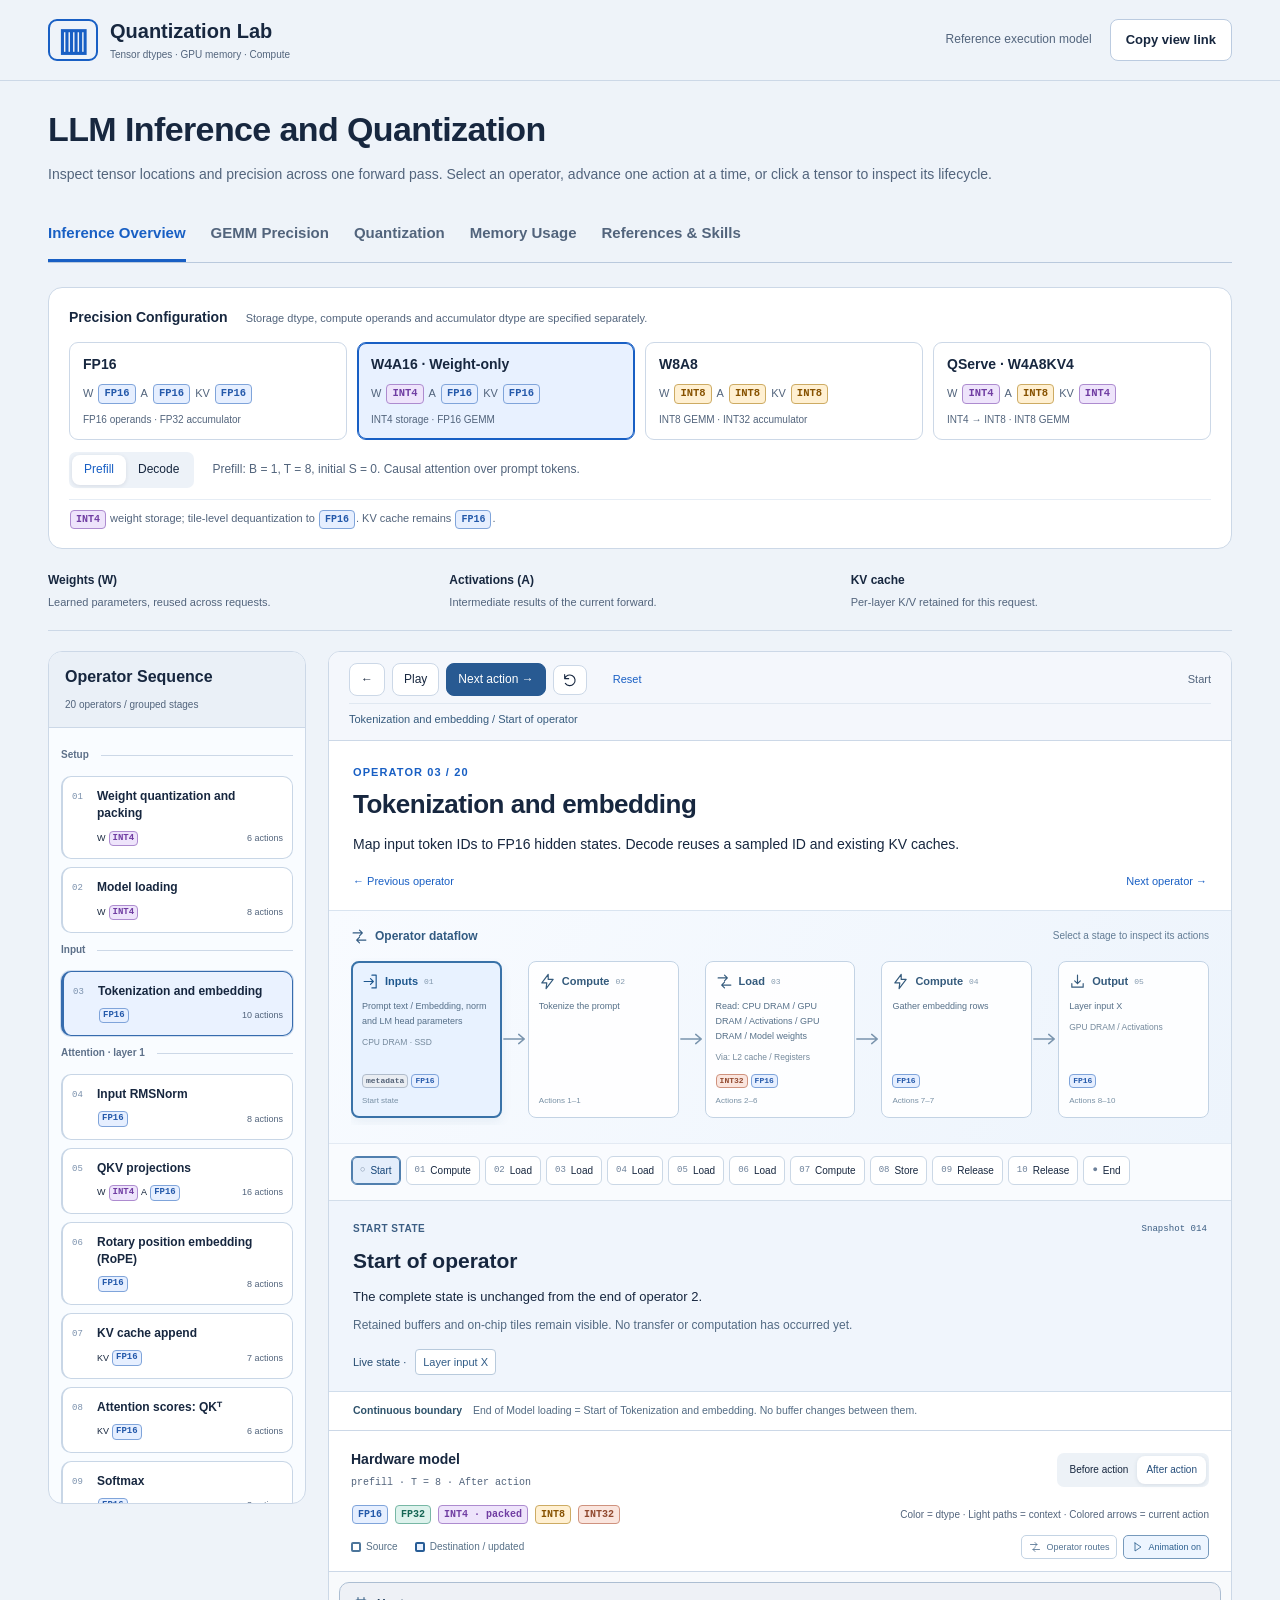
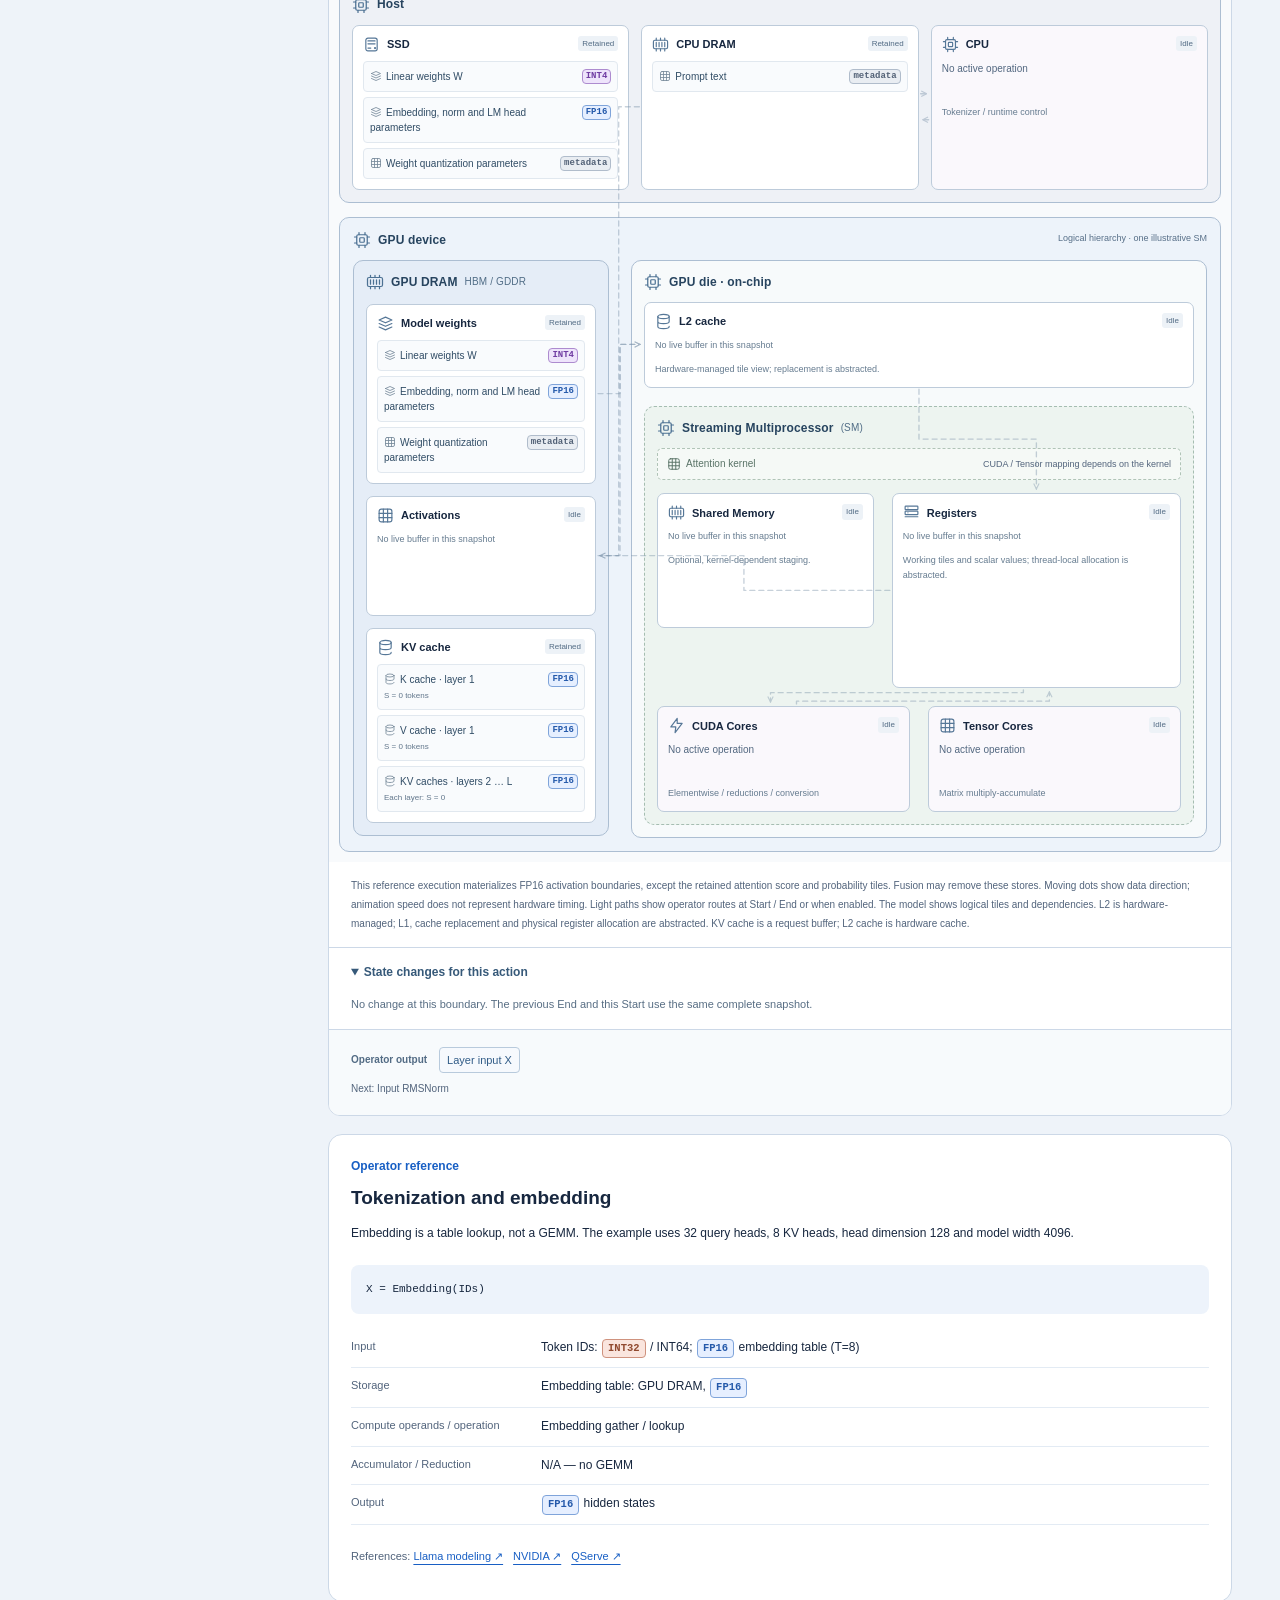
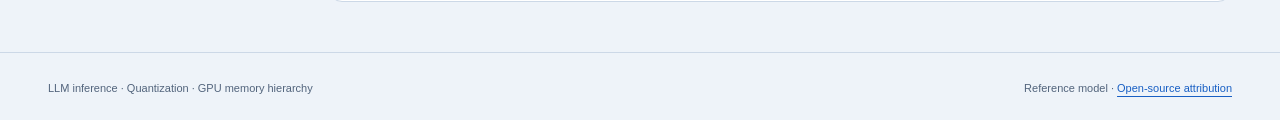
==== commit 165eb31f: "Add operator dataflow overviews, hardware icons and animated transfer / compute arrows" ====
--- a/quantization-lab/index.html
+++ b/quantization-lab/index.html
@@ -3,14 +3,14 @@
 <head>
 <meta charset="utf-8"><meta name="viewport" content="width=device-width,initial-scale=1">
 <meta name="description" content="LLM inference operators, tensor dtypes, GPU memory hierarchy and quantization. An interactive reference model.">
-<meta name="theme-color" content="#eef3f9"><meta name="quantization-lab-build" content="20261026g">
+<meta name="theme-color" content="#eef3f9"><meta name="quantization-lab-build" content="20261026h">
 <title>Quantization Lab · LLM Inference and Quantization</title>
-<link rel="stylesheet" href="style.10276018dd.css">
-<script src="model.ba1b070265.js" defer></script><script src="hardware-model.b4c971d85c.js" defer></script><script src="hardware-view.50ad1fdf4e.js" defer></script><script src="execution-model.ee287ce2a7.js" defer></script><script src="execution-view.7167fc9617.js" defer></script><script src="app.353971e8ae.js" defer></script>
+<link rel="stylesheet" href="style.25f3005abe.css">
+<script src="model.ba1b070265.js" defer></script><script src="hardware-model.b4c971d85c.js" defer></script><script src="hardware-view.50ad1fdf4e.js" defer></script><script src="execution-model.ee287ce2a7.js" defer></script><script src="motion-view.9395a87475.js" defer></script><script src="execution-view.9f3a48d24e.js" defer></script><script src="app.24d96edc46.js" defer></script>
 </head>
 <body>
 <a href="#main" class="skip">Skip to content</a>
-<header class="top"><a class="brand" href="index.html?v=20261026g" aria-label="Quantization Lab"><span class="brand-icon" aria-hidden="true">▥</span><span>Quantization Lab<small>Tensor dtypes · GPU memory · Compute</small></span></a><div class="top-actions"><span class="check-tag">Reference execution model</span><button id="share" class="button small">Copy view link</button></div></header>
+<header class="top"><a class="brand" href="index.html?v=20261026h" aria-label="Quantization Lab"><span class="brand-icon" aria-hidden="true">▥</span><span>Quantization Lab<small>Tensor dtypes · GPU memory · Compute</small></span></a><div class="top-actions"><span class="check-tag">Reference execution model</span><button id="share" class="button small">Copy view link</button></div></header>
 <main id="main">
 <section class="intro"><h1>LLM Inference and Quantization</h1><p>Inspect tensor locations and precision across one forward pass. Select an operator, advance one action at a time, or click a tensor to inspect its lifecycle.</p></section>
 <nav class="tabs" role="tablist" aria-label="Sections"><button role="tab" data-tab="trace" aria-selected="true">Inference Overview</button><button role="tab" data-tab="gemm">GEMM Precision</button><button role="tab" data-tab="numbers">Quantization</button><button role="tab" data-tab="memory">Memory Usage</button><button role="tab" data-tab="sources">References &amp; Skills</button></nav>
@@ -21,16 +21,17 @@
 <aside class="flow-shell"><div class="flow-header"><h2>Operator Sequence</h2><span>20 operators / grouped stages</span></div><div class="flow" id="flow"></div></aside>
 <div class="overview-main">
 <section class="hardware-panel" aria-labelledby="hardware-heading">
-<div class="transport"><button id="prev" aria-label="Previous action">←</button><button id="play" aria-pressed="false">Play</button><button id="next" aria-label="Next action">Next action →</button><button id="reset" class="restart">Reset</button><span id="progress"></span><span id="transport-current" class="transport-current"></span></div>
+<div class="transport"><button id="prev" aria-label="Previous action">←</button><button id="play" aria-pressed="false">Play</button><button id="next" aria-label="Next action">Next action →</button><button id="replay" aria-label="Replay action" title="Replay action animation"></button><button id="reset" class="restart">Reset</button><span id="progress"></span><span id="transport-current" class="transport-current"></span></div>
 <div class="operator-heading"><div class="operator-number" id="operator-number"></div><h2 id="hardware-heading"></h2><p id="operator-goal"></p><div class="operator-nav"><button id="prev-operator">← Previous operator</button><button id="next-operator">Next operator →</button></div></div>
+<section id="operator-dataflow" class="operator-dataflow" aria-label="Operator dataflow"></section>
 <div class="action-timeline" id="action-timeline" aria-label="Action timeline"></div>
 <section class="action-explanation" aria-live="polite"><div class="action-label"><span id="action-kind"></span><span id="snapshot-id" class="mono"></span></div><h3 id="action-title"></h3><p id="action-summary"></p><p id="action-why"></p><div class="action-route" id="action-route"></div></section>
 <div class="continuity-note" id="continuity-note"></div>
 <div class="hardware-toolbar"><div><strong>Hardware model</strong><span id="hardware-context" class="mono"></span></div><div class="snapshot-toggle" aria-label="Displayed snapshot"><button id="show-before" aria-pressed="false">Before action</button><button id="show-after" aria-pressed="true">After action</button></div></div>
 <div class="precision-legend" id="precision-legend" aria-label="Dtype legend"></div>
-<div class="map-instruction"><span><i class="source-symbol"></i> Source</span><span><i class="destination-symbol"></i> Destination / updated</span><span>Click any tensor to inspect it</span></div>
+<div class="map-instruction"><span><i class="source-symbol"></i> Source</span><span><i class="destination-symbol"></i> Destination / updated</span><div class="map-controls"><button id="routes-toggle" aria-pressed="false">Operator routes</button><button id="animation-toggle" aria-pressed="true">Animation on</button></div></div>
 <div class="hardware-scroll"><div id="hardware-map"></div></div>
-<p class="hardware-caption">This reference execution materializes FP16 activation boundaries, except the retained attention score and probability tiles. Fusion may remove these stores. The model shows logical tiles and dependencies, not measured hardware timing. L2 is hardware-managed; L1, cache replacement and physical register allocation are abstracted. KV cache is a request buffer; L2 cache is hardware cache.</p>
+<p class="hardware-caption">This reference execution materializes FP16 activation boundaries, except the retained attention score and probability tiles. Fusion may remove these stores. Moving dots show data direction; animation speed does not represent hardware timing. Light paths show operator routes at Start / End or when enabled. The model shows logical tiles and dependencies. L2 is hardware-managed; L1, cache replacement and physical register allocation are abstracted. KV cache is a request buffer; L2 cache is hardware cache.</p>
 <details class="state-details" open><summary>State changes for this action</summary><div id="state-changes"></div></details>
 <div class="handoff" id="handoff"></div>
 </section>
--- a/quantization-lab/style.25f3005abe.css
+++ b/quantization-lab/style.25f3005abe.css
@@ -0,0 +1,34 @@
+:root{--paper:#eef3f9;--surface:#fff;--ink:#17273f;--muted:#52647c;--line:#ccd8e7;--blue:#185fc4;--blue-bg:#e8f1ff;--violet:#7138a5;--violet-bg:#f2ebfa;--orange:#a95009;--orange-bg:#fff0dd;--navy:#182e4c;--radius:14px}*{box-sizing:border-box}html{scroll-behavior:smooth}body{margin:0;background:var(--paper);color:var(--ink);font-family:-apple-system,BlinkMacSystemFont,"PingFang SC","Microsoft YaHei",sans-serif;line-height:1.65;font-size:15px}button,input,select{font:inherit}button,a,input,select{touch-action:manipulation}button{cursor:pointer}a{color:var(--blue);text-underline-offset:4px}button:focus-visible,a:focus-visible,input:focus-visible,select:focus-visible{outline:3px solid #2b73ca;outline-offset:4px}button{color:inherit}code,.mono{font-family:ui-monospace,SFMono-Regular,Menlo,monospace;font-size:.91em}code{background:#eaf0f8;padding:3px 5px;border-radius:4px}p{margin:0 0 14px}h1,h2,h3{line-height:1.25;margin:0 0 12px}h2{font-size:26px;letter-spacing:-.5px}h3{font-size:19px}small,.muted{color:var(--muted)}button{border:1px solid var(--line);background:var(--surface);border-radius:8px;padding:8px 13px}.button{display:inline-block;background:#fff;border:1px solid #bbcbe0;border-radius:8px;text-decoration:none;color:var(--ink);padding:9px 15px;font-weight:600}.small{font-size:13px}.top{max-width:1440px;margin:auto;display:flex;justify-content:space-between;align-items:center;padding:24px 48px;border-bottom:1px solid var(--line);gap:20px}.brand{text-decoration:none;color:var(--ink);font-size:20px;display:flex;align-items:center;gap:12px;line-height:1.2;font-weight:700}.brand small{font-size:11px;font-weight:400;display:block;margin-top:6px}.brand-icon{font-size:32px;color:var(--blue);padding:0 8px;border:2px solid var(--blue);border-radius:9px}.top-actions{display:flex;gap:18px;align-items:center}.check-tag{font-size:12px;color:var(--muted)}main{max-width:1440px;margin:auto;padding:0 48px}.intro{display:grid;grid-template-columns:1fr 1fr;align-items:center;gap:52px;padding:44px 0 38px}.intro h1{font-size:clamp(34px,3.3vw,52px);letter-spacing:-1.7px;line-height:1.22}.intro p{max-width:610px;font-size:16px;color:var(--muted);margin-top:18px;line-height:1.9}.weight-text{color:var(--violet)}.activation-text{color:var(--blue)}.kv-text{color:var(--orange)}.intro p span{font-weight:600;margin:0 3px}.intro-visual{display:grid;grid-template-columns:1fr 32px 1fr 32px 1fr;grid-template-rows:28px 74px 32px;text-align:center;border:1px solid #bdd0e7;border-radius:18px;padding:24px 22px;background:linear-gradient(120deg,#f9fcff,#e3edf9);box-shadow:0 12px 35px #28496d09}.intro-visual>span{font-size:12px;color:var(--muted)}.intro-visual>span:nth-of-type(1){grid-area:1/1}.intro-visual>span:nth-of-type(2){grid-area:1/3}.intro-visual>span:nth-of-type(3){grid-area:1/5}.intro-visual strong{font-size:54px;font-weight:600;letter-spacing:-2px;font-variant-numeric:tabular-nums}.intro-visual strong:nth-of-type(1){grid-area:2/1;color:var(--violet)}.intro-visual strong:nth-of-type(2){grid-area:2/3;color:var(--blue)}.intro-visual strong:nth-of-type(3){grid-area:2/5;color:var(--ink)}.intro-visual strong span{font-size:13px;margin-left:5px;letter-spacing:0}.intro-visual i{align-self:center;color:#7d93ad;font-style:normal;font-size:24px}.intro-visual i:nth-of-type(1){grid-area:2/2}.intro-visual i:nth-of-type(2){grid-area:2/4}.intro-visual small{grid-area:3/1/4/6;font-size:11px;align-self:end}.tabs{display:flex;gap:25px;border-bottom:1px solid #b9c9dd;margin-bottom:24px;overflow-x:auto;white-space:nowrap;scrollbar-width:thin}.tabs button{border:0;background:transparent;border-radius:0;padding:14px 0;border-bottom:3px solid transparent;font-weight:600;color:var(--muted)}.tabs button[aria-selected=true]{color:var(--blue);border-color:var(--blue)}.config{background:#fff;border:1px solid var(--line);border-radius:var(--radius);padding:22px 24px;margin-bottom:30px}.config-title{display:flex;align-items:center;gap:20px;margin-bottom:14px}.config-title span{font-size:12px;color:var(--muted)}.recipes{display:grid;grid-template-columns:repeat(4,1fr);gap:10px}.recipe{display:flex;flex-direction:column;align-items:start;border-radius:9px;padding:12px 14px;text-align:left;line-height:1.4}.recipe span{font-size:11px;color:var(--muted);margin-top:6px}.recipe strong{font-size:15px}.recipe[aria-pressed=true]{background:var(--blue-bg);border-color:var(--blue);box-shadow:inset 0 0 0 1px var(--blue)}.phase-line{display:flex;align-items:center;gap:18px;margin-top:18px}.segmented{display:flex;background:#edf2f8;border-radius:7px;padding:3px;flex-shrink:0}.segmented button{background:transparent;border:0;font-size:12px;padding:5px 12px}.segmented button[aria-pressed=true]{background:#fff;box-shadow:0 1px 4px #17273f1c;color:var(--blue)}.phase-line p{font-size:12px;color:var(--muted);margin:0}.config-note{font-size:12px;margin:13px 0 0;color:var(--muted);border-top:1px solid #e6edf5;padding-top:10px}.trace-heading{display:flex;justify-content:space-between;align-items:center;margin-bottom:20px;gap:20px}.trace-heading p,.section-lead p{color:var(--muted);font-size:14px;margin:0;max-width:850px}.text-link{font-size:13px;white-space:nowrap}.trace-layout{display:grid;grid-template-columns:minmax(0,1.07fr) minmax(0,1fr);gap:24px;align-items:start}.flow-shell{background:#f9fcff;border:1px solid var(--line);border-radius:var(--radius);padding:20px}.legend{display:flex;flex-wrap:wrap;gap:8px 18px;font-size:11px;margin-bottom:22px}.legend span:before{content:"";display:inline-block;width:7px;height:7px;border-radius:50%;background:currentColor;margin-right:6px}.legend-weight{color:var(--violet)}.legend-a{color:var(--blue)}.legend-kv{color:var(--orange)}.legend-control{color:#5c7088}.flow-group{margin:14px 0 9px;font-size:12px;font-weight:600;color:#5d7089;display:flex;align-items:center;gap:12px}.flow-group:after{content:"";height:1px;background:var(--line);flex:1}.flow-node{width:100%;text-align:left;border-radius:10px;position:relative;padding:13px 14px;margin-bottom:27px;background:#fff;display:grid;grid-template-columns:25px 1fr;gap:9px;line-height:1.4;border-left:3px solid var(--blue);scroll-margin-top:28px}.flow-node:after{content:"↓";position:absolute;left:50%;bottom:-25px;color:#a3b7cf;font-size:19px}.flow-node:last-child:after{display:none}.flow-node[data-kind=weight]{border-left-color:var(--violet)}.flow-node[data-kind=kv]{border-left-color:var(--orange)}.flow-node[data-kind=control]{border-left-color:#8195ad}.flow-node[aria-pressed=true]{background:#e9f2ff;border-color:var(--blue);box-shadow:0 0 0 2px #185fc429}.step-num{font-family:ui-monospace,monospace;color:#7b91ad;font-size:11px;padding-top:3px}.node-title{font-weight:650;font-size:14px}.node-en{font-size:11px;color:var(--muted);font-weight:400;margin-left:8px}.node-meta{margin-top:7px;display:flex;gap:6px;align-items:center;flex-wrap:wrap}.dtype{font-family:ui-monospace,monospace;font-size:10px;line-height:1.4;padding:2px 5px;background:#eef3fa;border-radius:4px;color:#405979}.dtype.weight{background:var(--violet-bg);color:var(--violet)}.dtype.kv{background:var(--orange-bg);color:var(--orange)}.location-tag{font-size:10px;margin-left:auto;color:#69829f}.diagram-foot{font-size:11px;color:var(--muted);margin:12px 0 2px;line-height:1.8}.inspector{position:sticky;top:18px;background:#fff;border-radius:var(--radius);border:1px solid var(--line);overflow:hidden}.transport{display:flex;gap:7px;align-items:center;background:#f5f8fc;padding:14px 18px;border-bottom:1px solid var(--line)}.transport button{font-size:12px;padding:5px 10px}.transport .restart{font-size:11px;margin-left:3px;background:transparent;border:0;color:var(--blue)}#progress{font-size:11px;color:var(--muted);margin-left:auto}.detail-body{padding:25px}.step-label{font-size:12px;color:var(--blue);font-weight:600;margin-bottom:10px}.detail-body h3{font-size:25px}.detail-subtitle{font-size:12px;color:var(--muted);margin-bottom:20px}.detail-story{font-size:14px;line-height:1.9;margin-bottom:19px}.hardware-strip{display:flex;gap:5px;align-items:stretch;margin-bottom:18px}.hw{flex:1;min-width:0;background:#f1f4f9;border:1px solid #e0e7f0;padding:8px 3px;text-align:center;border-radius:6px;font-size:10px;line-height:1.4;color:#72839b}.hw.active{color:var(--blue);background:#e7f1ff;border-color:#85afe8;font-weight:650}.hw small{display:block;font-size:8px;color:inherit;margin-top:3px}.spec-table{width:100%;border-collapse:collapse;font-size:12px;line-height:1.7;margin:14px 0 22px}.spec-table th{width:80px;font-weight:500;text-align:left;color:var(--muted);vertical-align:top}.spec-table td,.spec-table th{padding:8px 0;border-bottom:1px solid #e3ebf4}.spec-table td{padding-left:8px}.shape{display:block;font-size:11px;color:var(--muted);margin-top:3px;overflow-wrap:anywhere}.detail-insight{border-left:3px solid var(--orange);background:#fff6e9;padding:12px 14px;font-size:12px;margin:15px 0}.detail-source{font-size:11px;color:var(--muted)}.detail-source a{margin-right:10px}.equation{padding:14px 15px;background:#edf3fb;border-radius:8px;font-family:ui-monospace,monospace;font-size:12px;line-height:1.9;overflow-wrap:anywhere;margin:15px 0}.section-lead{margin:6px 0 26px}.kernel-panel{border:1px solid #bed0e6;background:#fff;border-radius:var(--radius);padding:26px;margin-bottom:24px}.kernel-panel h3{font-size:23px}.kernel-ribbon{display:grid;grid-template-columns:repeat(5,1fr);gap:22px;margin:28px 0}.kernel-box{background:#edf4ff;border:1px solid #acc7e8;border-radius:9px;padding:15px 12px;position:relative;line-height:1.5;min-height:125px}.kernel-box:after{content:"→";position:absolute;right:-19px;top:40%;color:#7086a1}.kernel-box:last-child:after{display:none}.kernel-box:first-child{background:var(--violet-bg);border-color:#cbb4dd}.kernel-box strong{display:block;font-size:14px}.kernel-box small{font-size:11px;display:block;margin-top:8px}.kernel-label{font-size:10px;color:var(--muted);margin-bottom:8px}.kernel-table{width:100%;border-collapse:collapse;font-size:13px}.kernel-table td,.kernel-table th{padding:12px 10px;text-align:left;border-bottom:1px solid #dce5ef}.kernel-table th{font-size:12px;color:var(--muted);font-weight:500}.reading-note{background:#e5edf7;border-radius:10px;padding:23px 26px;margin:24px 0;color:#354e6d;font-size:14px;line-height:1.9}.reading-note p{margin:8px 0}.reading-note a{font-size:13px}.lab-grid{display:grid;grid-template-columns:300px 1fr;gap:25px}.lab-controls{background:#fff;border:1px solid var(--line);border-radius:var(--radius);padding:24px}.lab-controls label{display:block;font-size:13px;font-weight:600;margin-bottom:24px}select,input[type=number]{display:block;margin-top:9px;background:#f8fbff;border:1px solid #bbcee6;border-radius:6px;padding:9px 10px;width:100%;color:var(--ink)}input[type=range]{width:100%;accent-color:var(--blue);margin-top:14px}output{float:right;font-family:ui-monospace,monospace;color:var(--blue);font-weight:500}.lab-controls .muted{font-size:11px;line-height:1.85}.chart-panel{background:#fff;border:1px solid var(--line);border-radius:var(--radius);padding:22px}.chart-key{display:flex;gap:18px;flex-wrap:wrap;font-size:11px;margin-bottom:20px}.chart-panel svg{width:100%;height:auto}.stats-row{display:grid;grid-template-columns:repeat(3,1fr);gap:18px;margin-top:20px;border-top:1px solid var(--line);padding-top:18px}.stats-row span{font-size:11px;color:var(--muted)}.stats-row strong{font-size:24px;display:block;color:var(--ink);font-variant-numeric:tabular-nums}.table-scroll{overflow-x:auto;margin:25px 0}.data-table{width:100%;border-collapse:collapse;background:white;font-family:ui-monospace,monospace;font-size:12px;text-align:right}.data-table td,.data-table th{padding:12px 16px;border-bottom:1px solid #d8e3f1;white-space:nowrap}.data-table th{color:var(--muted);font-weight:500;background:#e5edf7}.clipped{color:#b04e13;background:#fff3e5}.dot-lab{margin-top:34px;border-top:1px solid var(--line);padding-top:26px}.dot-lab>p{font-size:13px;color:var(--muted)}.dot-lab .equation{font-size:13px;background:white;border:1px solid #d2dfef}.memory-controls{display:grid;grid-template-columns:repeat(5,1fr);gap:20px;background:#fff;padding:24px;border:1px solid var(--line);border-radius:var(--radius);margin-bottom:25px}.memory-controls label{font-size:12px;font-weight:500;min-width:0}.memory-controls label:last-child{grid-column:1/-1}.memory-summary{display:grid;grid-template-columns:repeat(3,1fr);gap:20px;margin:25px 0}.mem-item{border-top:3px solid #849bb8;background:#fff;padding:24px 24px 18px}.mem-item:nth-child(2){border-color:var(--violet)}.mem-item:nth-child(3){border-color:var(--orange)}.mem-item strong{display:block;font-size:32px;line-height:1.4;font-variant-numeric:tabular-nums}.mem-item span{font-size:12px;color:var(--muted)}.mem-chart{background:#fff;padding:25px;border:1px solid var(--line);border-radius:var(--radius)}.bar-row{display:grid;grid-template-columns:140px 1fr 110px;gap:16px;align-items:center;margin:14px 0;font-size:12px}.bar-track{height:24px;background:#edf2f9;border-radius:5px;overflow:hidden;display:flex}.bar-w{background:#8c61b4;height:100%;min-width:1px}.bar-kv{background:#c26a20;height:100%;min-width:1px}.mem-formula{margin-top:25px;padding-top:15px;border-top:1px solid var(--line);font-size:13px}.research-table{font-size:13px;width:100%;border-collapse:collapse;background:#fff;margin-bottom:26px}.research-table th,.research-table td{text-align:left;padding:16px;border-bottom:1px solid var(--line);vertical-align:top}.research-table th{font-size:12px;color:var(--muted);background:#e5edf7}.research-table small{font-size:11px}.chosen{font-size:11px;background:var(--blue-bg);color:var(--blue);padding:3px 7px;border-radius:5px;white-space:nowrap}.references{margin-top:35px;display:grid;grid-template-columns:1fr 1fr;gap:14px 30px}.ref{border-bottom:1px solid var(--line);padding:15px 0;font-size:13px}.ref small{display:block;font-size:12px;margin-top:5px}.scope{margin-top:36px;border-left:3px solid #6a87ab;padding:4px 22px;max-width:1000px;color:var(--muted);font-size:13px}footer{margin:50px auto 0;max-width:1440px;border-top:1px solid var(--line);padding:26px 48px;display:flex;justify-content:space-between;color:var(--muted);gap:20px;font-size:11px}#toast{position:fixed;bottom:25px;left:50%;transform:translateX(-50%);background:var(--navy);border-radius:9px;color:#fff;font-size:13px;padding:12px 24px;display:none;z-index:10}.skip{position:absolute;top:-80px;background:#fff;padding:12px;z-index:99}.skip:focus{top:5px}[hidden]{display:none!important}.view{animation:none}button:disabled{opacity:.4;cursor:default}svg text{font-family:-apple-system,BlinkMacSystemFont,"PingFang SC",sans-serif}@media(min-width:1500px){.inspector{top:30px}}@media(max-width:1050px){main{padding:0 28px}.top{padding:22px 28px}.intro{gap:25px}.trace-layout{grid-template-columns:1fr 1fr;gap:15px}.detail-body{padding:20px}.transport{padding:12px 10px;gap:4px}.transport button{padding:5px 7px}.kernel-ribbon{gap:15px}.kernel-box{padding:12px 9px}.kernel-box:after{right:-14px}.memory-controls{grid-template-columns:repeat(3,1fr)}.config{padding:20px}.node-en{display:block;margin-left:0;margin-top:2px}.lab-grid{grid-template-columns:260px 1fr}}@media(max-width:760px){main{padding:0 18px}.top{padding:18px;gap:12px}.brand{font-size:16px}.brand-icon{font-size:24px;padding:0 6px}.brand small{font-size:9px}.check-tag{display:none}.top-actions{gap:0}.top-actions button{font-size:10px;padding:8px}.intro{grid-template-columns:1fr;padding:30px 0 24px;gap:20px}.intro h1{font-size:38px}.intro p{font-size:14px;line-height:1.8;margin-bottom:0}.intro-visual{max-width:none;padding:17px;grid-template-rows:23px 60px 23px}.intro-visual strong{font-size:42px}.tabs{gap:22px;margin-bottom:18px}.tabs button{font-size:13px;padding:11px 0}.config{padding:17px}.config-title{display:block}.config-title span{display:block;font-size:11px;margin-top:4px}.recipes{grid-template-columns:1fr 1fr;gap:8px}.recipe{padding:10px}.recipe strong{font-size:12px}.recipe span{font-size:10px}.phase-line{align-items:start;gap:10px}.phase-line p{font-size:11px}.config-note{font-size:11px}.trace-heading{align-items:start;display:block}.trace-heading h2,.section-lead h2{font-size:24px}.trace-heading p{font-size:12px}.trace-heading a{font-size:12px;display:inline-block;margin-top:9px}.trace-layout{display:flex;flex-direction:column-reverse;gap:18px}.inspector{position:static;width:100%}.flow-shell{width:100%;padding:16px}.detail-body{padding:20px}.detail-body h3{font-size:23px}.detail-story{font-size:13px}.spec-table{font-size:12px}.detail-insight{font-size:12px}.transport{padding:12px 14px;position:sticky;top:0}.kernel-panel{padding:18px}.kernel-ribbon{display:flex;flex-direction:column;gap:20px}.kernel-box{min-height:0;padding:12px 16px}.kernel-box:after{content:"↓";top:auto;bottom:-22px;right:50%;font-size:17px}.kernel-box small{margin-top:4px}.kernel-table{font-size:12px}.kernel-table th,.kernel-table td{padding:10px 5px}.reading-note{padding:18px;font-size:13px}.lab-grid{grid-template-columns:1fr;gap:18px}.lab-controls{padding:20px}.lab-controls label{margin-bottom:18px}.chart-panel{padding:14px}.stats-row{gap:8px}.stats-row strong{font-size:21px}.chart-key{font-size:10px;gap:12px}.data-table{font-size:11px}.data-table td,.data-table th{padding:10px}.memory-controls{grid-template-columns:1fr 1fr;padding:18px;gap:16px}.memory-summary{gap:9px}.mem-item{padding:16px 10px}.mem-item strong{font-size:21px}.mem-item span{font-size:10px}.bar-row{grid-template-columns:80px 1fr 75px;gap:8px;font-size:10px}.mem-chart{padding:15px}.research-table{min-width:650px}.references{grid-template-columns:1fr}.scope{padding-left:14px}.location-tag{margin-left:0}.node-title{font-size:13px}.node-en{display:inline;font-size:10px;margin-left:5px}footer{padding:23px 18px;display:block;font-size:10px}footer span{display:block;margin-bottom:7px}}@media(prefers-reduced-motion:reduce){html{scroll-behavior:auto}*,*:before,*:after{animation:none!important;transition:none!important}}
+
+.glossary{display:grid;grid-template-columns:repeat(3,1fr);gap:30px;border-bottom:1px solid var(--line);padding:0 0 25px;margin-bottom:27px}.glossary strong{font-size:14px}.glossary p{font-size:12px;line-height:1.85;color:var(--muted);margin:7px 0 0}@media(max-width:760px){.glossary{grid-template-columns:1fr;gap:16px}.glossary p{margin-top:4px}}
+
+
+/* Integrated operator-level hardware model */
+.intro{display:block;padding:27px 0 20px}.intro h1{font-size:32px;letter-spacing:-.6px;line-height:1.25}.intro p{font-size:14px;max-width:none;margin:12px 0 0;line-height:1.7}.top{padding-top:19px;padding-bottom:19px}.brand small{font-size:10px}
+.config{padding:18px 20px;margin-bottom:22px}.config-title{margin-bottom:12px}.config-title strong{font-size:14px}.config-title span{font-size:11px}.recipe{gap:0;padding:12px 13px}.recipe strong{font-size:14px}.recipe .recipe-formats{display:flex;align-items:center;flex-wrap:wrap;gap:4px;margin-top:9px;font-size:11px}.recipe .recipe-note{display:block;margin-top:8px;font-size:10px}.recipe .dtype,.dtype{display:inline-flex;align-items:center;vertical-align:baseline;white-space:nowrap;font-family:ui-monospace,SFMono-Regular,Menlo,monospace;font-size:10.5px;font-weight:600;line-height:1.5;padding:1px 5px;border-radius:4px;background:var(--dtype-fill,#e6efff);color:var(--dtype-ink,#2459aa);border:1px solid var(--dtype-stroke,#7fa4da);margin:1px 1px}
+.dtype-fp16{--dtype-fill:#e6efff;--dtype-ink:#2459aa;--dtype-stroke:#7fa4da}.dtype-fp32{--dtype-fill:#ddf2ec;--dtype-ink:#156553;--dtype-stroke:#77b7a5}.dtype-int4{--dtype-fill:#eee4fb;--dtype-ink:#703da2;--dtype-stroke:#ad8bcf}.dtype-int8{--dtype-fill:#fff0d2;--dtype-ink:#875200;--dtype-stroke:#cdab63}.dtype-int32{--dtype-fill:#fae5de;--dtype-ink:#91492f;--dtype-stroke:#cf927e}.dtype-meta{--dtype-fill:#e9edf2;--dtype-ink:#526176;--dtype-stroke:#b0bccb}
+.config-note{font-size:11px;line-height:1.7;margin-top:11px;padding-top:9px}.config-note .dtype{font-size:10px}.phase-line{margin-top:12px}.overview-definitions{display:grid;grid-template-columns:repeat(3,1fr);gap:20px;padding-bottom:18px;margin-bottom:20px;border-bottom:1px solid var(--line);font-size:11px;color:var(--muted)}.overview-definitions strong{display:block;color:var(--ink);font-size:12px;margin-bottom:3px}
+.trace-layout{display:grid;grid-template-columns:282px minmax(0,1fr);gap:20px;align-items:start}.flow-shell{padding:0;background:#f9fcff;position:sticky;top:16px;overflow:hidden}.flow-header{padding:15px 16px 12px;border-bottom:1px solid var(--line);background:#eaf0f7}.flow-header h2{font-size:16px;letter-spacing:0;margin:0 0 4px}.flow-header>span{font-size:10px;color:var(--muted)}.flow{position:relative;overflow-y:auto;overscroll-behavior:contain;max-height:calc(100vh - 145px);min-height:400px;padding:10px 12px;scrollbar-width:thin}.flow-group{font-size:10px;margin:9px 0 12px}.flow-node{grid-template-columns:18px minmax(0,1fr);gap:7px;padding:11px 9px;margin-bottom:8px;border:1px solid #c8d6e6;border-left-width:2px;box-shadow:none;line-height:1.45;background:#fff;scroll-margin:5px}.flow-node[data-kind=weight],.flow-node[data-kind=kv],.flow-node[data-kind=control]{border-left-color:#8da1bb}.flow-node:after{display:none}.flow-node[aria-pressed=true]{border:1px solid #366cae;border-left:3px solid #366cae;background:#eaf2ff;box-shadow:0 0 0 1px #366cae33}.node-title{display:block;font-size:12px;font-weight:650;overflow-wrap:anywhere}.flow-node .node-en{display:block;font-size:10px;line-height:1.5;margin:4px 0 0;color:#5f738c}.node-meta{display:flex;flex-wrap:wrap;gap:2px;align-items:center;margin-top:7px;font-size:9px}.node-meta .dtype{font-size:9px;padding:0 3px}.step-num{font-size:9px}.flow-location{display:block;font-size:9px;color:#657b97;margin-top:6px}.overview-main{min-width:0}.hardware-panel{background:white;border:1px solid var(--line);border-radius:12px;overflow:hidden}.hardware-heading{display:flex;justify-content:space-between;gap:15px;align-items:center;padding:18px 20px 10px}.hardware-heading h2{font-size:17px;margin-bottom:8px;letter-spacing:0}#hardware-operator strong{display:inline;font-size:14px;font-weight:550}#hardware-operator span{font-size:11px;margin-left:10px;color:var(--muted)}#hardware-context{font-size:10px;color:var(--muted);white-space:nowrap;align-self:start;margin-top:4px}.transport{padding:10px 15px}.transport .restart{margin-left:8px}.transport button{font-size:11px}.precision-legend{display:flex;align-items:center;flex-wrap:wrap;gap:6px;padding:0 20px 12px}.precision-legend .dtype{font-size:10px}.legend-note{font-size:10px;color:var(--muted);margin-left:auto}.hardware-scroll{width:100%;overflow-x:auto;overscroll-behavior-x:contain;border-top:1px solid #dfe7f0;background:#fafcfe}.hardware-svg{width:100%;min-width:760px;height:auto;display:block}.hardware-caption{font-size:10.5px;line-height:1.9;color:var(--muted);padding:11px 20px 13px;margin:0;border-bottom:1px solid var(--line)}.hardware-svg .host-region{fill:#f0f3f7;stroke:#aebed0}.hardware-svg .gpu-region{fill:#eef4fb;stroke:#829ab8;stroke-width:1.5}.hardware-svg .dram-region{fill:#e7eff9;stroke:#b2c4db}.hardware-svg .die-region{fill:#f8fbfc;stroke:#b3c5cb}.hardware-svg .sm-region{fill:#eef5f2;stroke:#a3bcb1;stroke-dasharray:6 4}.hardware-svg .sm-region.active{stroke:#4c7667;stroke-width:2;stroke-dasharray:none}.hardware-svg text{font-family:-apple-system,BlinkMacSystemFont,"Segoe UI",sans-serif}.region-title{fill:#294562;font-size:14px;font-weight:650}.region-note{fill:#5a718c;font-size:11px}.hw-node .node-frame{fill:#fff;stroke:#b6c6d6;stroke-width:1.2}.hw-node.compute-node .node-frame{fill:#f8f5fb}.hw-node.active .node-frame{stroke:#375e84;stroke-width:2}.hw-node.state-write .node-frame,.hw-node.state-append .node-frame,.hw-node.state-optional-write .node-frame{stroke-width:2.8}.hw-node.state-dependent .node-frame{stroke:#9caeba;stroke-dasharray:5 3}.hw-node.state-idle .node-frame{fill:#f6f9fc;stroke:#c3ceda}.hw-node-title{font-size:14px;font-weight:650;fill:#243e59}.hw-data-label{font-size:12.5px;fill:#2e4660}.hw-dtype-label{font:600 11.5px ui-monospace,SFMono-Regular,Menlo,monospace!important}.hw-dtype{stroke-width:.8}.hw-node-note{font-size:10.5px;fill:#5a6e86}.node-status-bg{fill:#e9eef4;stroke:none}.node-status{font-size:9.5px;fill:#455e79}.hw-node.active .node-status-bg{fill:#dce7f2}.hw-node.active .node-status{fill:#274e75;font-weight:600}.hw-connection{opacity:.15}.hw-connection.active{opacity:1}.attention-mapping rect{fill:#e6eef5;stroke:#9cafc2}.attention-mapping text{font-size:11.5px;fill:#2b4b67}.event-heading{display:flex;gap:15px;justify-content:space-between;padding:13px 20px 10px;font-size:12px}.event-heading>span{font-size:10px;color:var(--muted)}.hardware-events{padding:0 20px 16px}.hardware-event{display:grid;grid-template-columns:62px 190px minmax(0,1fr);gap:12px;font-size:11px;align-items:start;padding:8px 0;border-bottom:1px solid #e6edf5}.hardware-event:last-child{border:0}.event-action{font-weight:650;color:#2e4c6b}.event-location{font-family:ui-monospace,SFMono-Regular,Menlo,monospace;font-size:10px;color:#435d79}.event-tensor{line-height:1.9}.event-tensor small{display:block;color:var(--muted);font-size:10px}.event-tensor .dtype{font-size:9.5px}.inspector{position:static;margin-top:18px;overflow:hidden}.detail-body{padding:22px}.detail-body h3{font-size:20px;letter-spacing:0}.detail-story{font-size:13px;line-height:1.95}.detail-story .dtype,.detail-insight .dtype{font-size:10px}.spec-table{font-size:12px;line-height:1.8}.spec-table th{width:175px;font-size:11px}.spec-table td{padding-left:15px}.detail-insight{border-color:#6a85a7;background:#edf3fa;font-size:12px}.location-pill{display:inline-block;font-family:ui-monospace,SFMono-Regular,Menlo,monospace;font-size:10px;border:1px solid #bacbde;border-radius:4px;background:#f0f5fb;padding:2px 5px;margin:2px 3px 2px 0}.location-shared,.location-registers,.location-sm{background:#eef5f2;border-color:#afc7ba}.location-cuda,.location-tensor{background:#f5f0f9;border-color:#c4b4d4}.location-cpu,.location-host,.location-ssd{background:#edf0f4;border-color:#bbc6d3}.kernel-label{font-size:11px;font-weight:600}.kernel-box:first-child{background:#f6f9fd;border-color:#acc7e8}.kernel-box strong{line-height:2;font-size:13px}.kernel-box small{font-size:11px}.kernel-table .dtype{font-size:10px}.section-lead h2{font-size:25px}.references .ref{min-width:0}.ref small{line-height:1.8}.lab-controls .muted{line-height:1.9}
+@media(min-width:1600px){.trace-layout{grid-template-columns:310px minmax(0,1fr)}}@media(max-width:1100px){.trace-layout{grid-template-columns:245px minmax(0,1fr);gap:14px}.hardware-heading{padding:15px}.precision-legend{padding:0 15px 10px}#hardware-context{display:none}.hardware-event{grid-template-columns:52px 150px minmax(0,1fr);gap:8px}.flow-header{padding:13px}.node-title{font-size:11px}.flow{padding:8px}.hardware-events{padding:0 15px 12px}}@media(max-width:760px){.intro{padding:22px 0 18px}.intro h1{font-size:26px;letter-spacing:-.4px}.intro p{font-size:12px}.config{padding:15px}.config-title span{font-size:10px;margin-top:4px}.recipe strong{font-size:11px}.recipe .recipe-note{font-size:9px}.recipe .recipe-formats{font-size:9px;gap:3px;margin-top:6px}.recipe .dtype{font-size:8px;padding:0 3px}.config-note{font-size:10px}.phase-line p{font-size:10px}.overview-definitions{grid-template-columns:1fr;gap:8px;font-size:10px}.overview-definitions strong{display:inline;font-size:11px;margin-right:7px}.trace-layout{display:grid;grid-template-columns:minmax(0,1fr);gap:16px}.flow-shell{position:static;width:100%;order:0}.flow-header{display:flex;align-items:center;justify-content:space-between;padding:12px}.flow-header h2{font-size:14px;margin:0}.flow{min-height:0;max-height:265px;padding:8px 12px}.flow-node{padding:10px;grid-template-columns:20px minmax(0,1fr);margin-bottom:7px}.node-title{font-size:12px}.flow-node .node-en{font-size:10px;margin-top:2px}.flow-node .node-meta{margin-top:5px}.flow-node .flow-location{display:none}.overview-main{order:1}.hardware-panel{width:100%}.hardware-heading{display:block;padding:15px 12px 10px}.hardware-heading h2{font-size:16px}#hardware-operator strong{font-size:12px}#hardware-operator span{display:block;margin:3px 0 0;font-size:10px}.precision-legend{gap:5px;padding:0 12px 10px}.precision-legend .dtype{font-size:9px}.legend-note{margin-left:0;width:100%;font-size:9px;margin-top:4px}.hardware-svg{min-width:870px}.hardware-caption{padding:10px 12px;font-size:10px}.event-heading{padding:12px;font-size:11px}.event-heading>span{display:none}.hardware-events{padding:0 12px 12px}.hardware-event{grid-template-columns:52px minmax(0,1fr);gap:3px 8px;font-size:10px}.event-location{font-size:9px}.event-tensor{grid-column:2;overflow-wrap:anywhere}.detail-body{padding:18px}.detail-body h3{font-size:19px}.spec-table th{width:105px;font-size:10px;overflow-wrap:anywhere}.spec-table td{padding-left:10px;font-size:11px}.detail-story{font-size:12px}.dtype{font-size:10px}.tabs button{font-size:12px}.recipe .dtype{font-size:8px}.chart-panel #quant-chart text{font-size:15px}.memory-controls label{font-size:11px}.top .brand small{font-size:8px}}
+@media(prefers-reduced-motion:no-preference){.hw-node.active .hw-data.updated .hw-dtype{animation:hw-update 650ms ease-out 1}@keyframes hw-update{from{stroke-width:3}to{stroke-width:.8}}}
+
+
+#memory-results .bar-w{background:var(--bar-color,#2459aa)}#memory-results .bar-kv{background:repeating-linear-gradient(135deg,#ffffff66 0 3px,transparent 3px 6px),var(--bar-color,#2459aa)}.memory-legend{display:flex;align-items:center;gap:20px;font-size:11px;color:var(--muted);flex-wrap:wrap;margin:16px 0}
+
+.hardware-panel{overflow:clip}.hardware-panel>.transport{position:sticky;top:0;z-index:3;background:#f4f7fc;border-bottom:1px solid var(--line)}
+
+/* Continuous execution view. Native layout keeps complete tensor names visible. */
+main,.top,footer{max-width:1680px}body{font-family:-apple-system,BlinkMacSystemFont,"Segoe UI",sans-serif}.intro{max-width:1000px}.intro h1{font-size:34px}.intro p{font-size:14px}.config-title{flex-wrap:wrap;gap:6px 18px}.trace-layout{grid-template-columns:258px minmax(0,1fr);gap:22px}.node-meta small{font-size:9px;margin-left:auto;color:var(--muted)}.flow-node{padding:11px 9px}.flow{max-height:calc(100vh - 125px)}.operator-heading{padding:22px 24px 17px}.operator-number{font-size:11px;letter-spacing:1.1px;text-transform:uppercase;color:var(--blue);font-weight:650;margin-bottom:7px}.operator-heading h2{font-size:26px;letter-spacing:-.5px}.operator-heading>p{font-size:14px;line-height:1.75;max-width:860px;margin-bottom:12px}.operator-nav{display:flex;justify-content:space-between;gap:10px}.operator-nav button{font-size:11px;border:0;background:transparent;color:var(--blue);padding:3px 0}.transport{padding:11px 20px}.transport button{font-size:12px;padding:6px 11px}#next{background:#285a92;border-color:#285a92;color:white}#progress{font-size:11px}.action-timeline{display:flex;overflow-x:auto;gap:5px;padding:12px 22px 15px;border-top:1px solid #e3eaf3;border-bottom:1px solid #d3deea;scrollbar-width:thin;scroll-padding:18px;background:#f9fbfe}.action-timeline button{border:1px solid #cbd8e6;white-space:nowrap;border-radius:6px;display:flex;align-items:center;gap:5px;font-size:10px;padding:7px 8px;line-height:1.35;flex-shrink:0}.action-timeline button>span{font-family:ui-monospace,monospace;font-size:9px;color:#6d819a}.action-timeline button[aria-pressed=true]{color:#154578;border-color:#507fae;background:#e4eefb;box-shadow:inset 0 0 0 1px #507fae}.action-explanation{padding:20px 24px 16px;background:#f0f5fc;border-bottom:1px solid #d0ddeb;scroll-margin-top:65px}.action-label{display:flex;justify-content:space-between;gap:15px;font-size:10px;color:#3c5e83;margin-bottom:8px}.action-label>span:first-child{font-weight:650;text-transform:uppercase;letter-spacing:.5px}.action-explanation h3{font-size:21px;line-height:1.45;margin-bottom:9px}.action-explanation>p{font-size:13px;line-height:1.8;margin-bottom:7px}#action-why{color:#536a83;font-size:12px}.action-route{display:flex;align-items:center;flex-wrap:wrap;gap:9px;font-size:11px;margin-top:12px;color:#264c71}.action-route>span{display:flex;gap:9px;align-items:center;flex-wrap:wrap}.action-route .tensor-link{font-size:11px;background:white}.continuity-note{font-size:10.5px;padding:10px 24px;border-bottom:1px solid var(--line);color:#536b83;line-height:1.7}.continuity-note strong{margin-right:8px;color:#2e526b}.hardware-toolbar{display:flex;justify-content:space-between;align-items:center;gap:15px;padding:17px 22px 12px}.hardware-toolbar>div:first-child{display:flex;flex-direction:column;gap:4px;font-size:14px}.hardware-toolbar #hardware-context{display:block;font-size:10px;margin:0;align-self:start}.snapshot-toggle{display:flex;background:#edf2f7;padding:3px;border-radius:7px;flex-shrink:0}.snapshot-toggle button{font-size:10px;background:transparent;border:0;padding:6px 9px}.snapshot-toggle button[aria-pressed=true]{background:white;color:#254e7b;box-shadow:0 1px 4px #18334f1a}.precision-legend{padding:0 22px 10px;gap:5px}.precision-legend .legend-note{font-size:10px;line-height:1.7}.map-instruction{display:flex;flex-wrap:wrap;gap:7px 17px;font-size:10px;color:#577087;padding:0 22px 12px}.map-instruction>span{display:flex;align-items:center;gap:5px}.map-instruction>span:last-child{margin-left:auto;color:#2c5f92}.source-symbol,.destination-symbol{width:10px;height:10px;border:2px solid #4d769b;border-radius:2px;background:white}.destination-symbol{background:#e8f1ff;border-color:#285d96}.hardware-scroll{background:#f8fafc;border-top:1px solid var(--line);padding:10px;scrollbar-width:thin}.hardware-board{min-width:720px;position:relative;font-size:12px}.hardware-region{border:1px solid #acbed2;border-radius:10px;padding:12px;background:#f2f6fa;position:relative}.hardware-region>h3,.region-heading>h3{font-size:12px;font-weight:650;letter-spacing:.15px;line-height:1.6;margin:0 0 10px;color:#27445f}.hardware-region>h3>small{font-size:10px;color:#526e87;font-weight:400}.host-group{background:#eef1f6;margin-bottom:14px}.host-grid{display:grid;grid-template-columns:repeat(3,minmax(0,1fr));gap:12px}.gpu-group{background:#edf3fa;padding:13px}.region-heading{display:flex;justify-content:space-between;align-items:start;gap:14px}.region-heading>span{font-size:9px;color:#576f88}.device-grid{display:grid;grid-template-columns:minmax(0,0.8fr) minmax(0,1.8fr);gap:22px;align-items:start}.dram-group{background:#e5edf7;padding:12px;display:flex;flex-direction:column;gap:12px}.dram-group>h3{margin-bottom:0}.die-group{background:#f7fafb;padding:12px}.sm-group{background:#edf4f0;border-color:#a5bdb1;border-style:dashed;margin-top:18px;padding:12px}.sm-group.sm-active{border-style:solid;border-color:#668b78}.sm-storage{display:grid;grid-template-columns:minmax(0,.9fr) minmax(0,1.2fr);gap:18px;align-items:start}.sm-compute{display:grid;grid-template-columns:1fr 1fr;gap:18px;margin-top:18px}.memory-node{position:relative;min-width:0;background:#fff;border:1px solid #bdcbda;border-radius:7px;padding:10px;z-index:1}.memory-node>header{display:flex;align-items:start;gap:6px;justify-content:space-between;margin-bottom:8px}.memory-node h4{font-size:11px;line-height:1.5;margin:0;font-weight:650;overflow-wrap:anywhere}.memory-status{font-size:8px;line-height:1.4;color:#526b84;background:#edf2f7;padding:2px 4px;border-radius:3px;flex-shrink:0;max-width:84px;overflow-wrap:anywhere;text-align:center}.memory-node.is-source{border:2px solid #6788aa;padding:9px}.memory-node.is-dest{border:2px solid #2e659c;padding:9px;box-shadow:0 0 0 3px #225d8b12}.memory-node.is-source .memory-status,.memory-node.is-dest .memory-status{color:#245583;background:#e6f0fc}.memory-node.is-compute{border-color:#527c69;border-width:2px;padding:9px;background:#f7fbf8}.tensor-cells{display:flex;flex-direction:column;gap:5px}.tensor-cell{display:grid;grid-template-columns:minmax(0,1fr) auto;align-items:start;gap:3px 6px;min-width:0;width:100%;border-radius:4px;text-align:left;border:1px solid #e1e8ef;background:#f9fbfd;padding:7px 6px;line-height:1.5}.tensor-label{font-size:10px;overflow-wrap:anywhere;white-space:normal;display:block;color:#304c65}.tensor-cell .dtype{font-size:9px;line-height:1.45;margin:0;padding:0 3px}.tensor-cell small{grid-column:1/-1;font-size:8px;color:#61768b;overflow-wrap:anywhere}.tensor-cell:hover,.tensor-cell.is-selected{background:#eaf2ff;border-color:#5d83ad}.tensor-cell.is-changed{border-color:#6994b7;background:#edf5fd;box-shadow:inset 3px 0 #2c6290}.memory-node-note,.empty-location{font-size:9px;line-height:1.65;color:#667c90;margin:4px 0 0;overflow-wrap:anywhere}.compute-unit{background:#faf8fc}.compute-state{font-size:10px;line-height:1.65;color:#536880;min-height:35px;overflow-wrap:anywhere}.is-compute .compute-state{color:#235444;font-weight:600}.memory-node-note{margin-top:9px}.die-group>.memory-node .tensor-cells{display:grid;grid-template-columns:1fr 1fr;gap:6px}#transfer-overlay{position:absolute;inset:0;width:100%;height:100%;z-index:2;overflow:visible;pointer-events:none}.active-transfer{fill:none;stroke-width:2.2;stroke-linejoin:round;stroke-linecap:round}.transfer-underlay{fill:none;stroke:white;stroke-width:6;stroke-linejoin:round;opacity:.9}.hardware-caption{padding:14px 22px;font-size:10px;line-height:1.9}.state-details{padding:15px 22px;border-bottom:1px solid var(--line)}.state-details>summary{font-size:12px;font-weight:650;cursor:pointer;color:#365979}.state-delta-scroll{overflow-x:auto;margin-top:12px}.state-delta{border-collapse:collapse;width:100%;font-size:10px;min-width:480px;line-height:1.7}.state-delta th,.state-delta td{padding:9px 10px;border-bottom:1px solid #e1e8f0;text-align:left;vertical-align:top;width:33.33%;font-weight:400}.state-delta thead th{background:#edf2f8;color:#526c86;font-size:10px}.state-delta tbody th{padding-left:0}.state-delta small{display:block;font-size:9px;color:#617991;line-height:1.7}.state-delta td>.dtype{margin-right:5px;font-size:9px}.absent-copy,.released-copy{color:#6c7e90;font-style:italic;font-size:10px}.unchanged-state{font-size:11px;color:#586e84;line-height:1.7;margin:12px 0 0}.tensor-link{font-size:11px;line-height:1.5;border:1px solid #b8cadc;border-radius:4px;background:#f6f9fd;padding:4px 7px;white-space:normal;text-align:left;overflow-wrap:anywhere;color:#315c87}.tensor-link:hover{border-color:#2c6095;background:#e7f0fb}.handoff{padding:17px 22px;background:#f7fafc;display:flex;flex-wrap:wrap;gap:8px 12px;align-items:center;font-size:11px}.handoff>strong{color:#526b84;font-size:10px}.handoff>div{display:flex;gap:5px;flex-wrap:wrap}.handoff>small{width:100%;font-size:10px}.inspector{margin-top:18px}.detail-body h3{font-size:19px}.detail-body .detail-story{font-size:12px}.detail-body .equation{font-size:11px}.hardware-panel{overflow:clip}dialog{border:1px solid #a6bdd5;border-radius:14px;box-shadow:0 25px 100px #142c4b45;color:var(--ink);background:#fff;width:min(740px,calc(100vw - 32px));max-height:88vh;padding:26px;overscroll-behavior:contain}dialog::backdrop{background:#152b4273;backdrop-filter:blur(2px)}.tensor-inspector-heading{display:flex;gap:20px;justify-content:space-between;align-items:start;margin-bottom:10px}.tensor-inspector-heading h2{font-size:24px;margin:5px 0 0;overflow-wrap:anywhere}.tensor-inspector-heading>button{font-size:11px;flex-shrink:0}#tensor-inspector>p{font-size:12px;line-height:1.85}.tensor-shape{color:#57718b;font-size:11px!important}.inspector-legend{display:flex;flex-wrap:wrap;gap:4px 7px;padding:12px;background:#f2f6fb;border-radius:7px;margin:15px 0 22px;font-size:10px;align-items:center}.inspector-legend>span:last-child{width:100%;margin-top:5px;color:#536c85}#tensor-inspector h3{font-size:14px;margin:20px 0 10px}.copy-list{list-style:none;padding:0;display:grid;gap:7px}.copy-list li{padding:10px;border:1px solid #d1dfec;border-radius:6px;display:flex;align-items:center;flex-wrap:wrap;gap:5px 9px;font-size:11px}.copy-list li>span:not(.dtype){margin-left:auto;color:#536c85}.copy-list small{font-size:10px;width:100%;color:#607991}.lineage{padding:12px 0;border-bottom:1px solid #e0e7ef}.lineage .tensor-link{margin:2px 0}.tensor-history{list-style:none;margin:0;padding:0}.tensor-history>li{margin:0 0 7px}.tensor-history button{width:100%;display:grid;grid-template-columns:48px minmax(0,1fr) 20px;gap:10px;text-align:left;background:#f9fbfd;border-color:#d6e1ec;padding:11px;line-height:1.65}.history-order{font:10px ui-monospace,monospace;color:#6c829b;padding-top:5px}.tensor-history strong{display:block;font-size:12px;font-weight:600;overflow-wrap:anywhere}.tensor-history small{display:block;font-size:10px;color:#61788f;overflow-wrap:anywhere}.tensor-history .dtype{font-size:9px;margin-top:5px}.tensor-history button.current-history{background:#e9f2fe;border-color:#5e86b0}.tensor-history button:hover{border-color:#7299be}.empty-inspector{font-size:12px;padding:12px;background:#f1f5fa;border-radius:6px;color:#566d84}
+@media(min-width:1600px){.trace-layout{grid-template-columns:280px minmax(0,1fr)}}
+@media(max-width:1150px){main{padding:0 24px}.trace-layout{grid-template-columns:220px minmax(0,1fr);gap:16px}.operator-heading{padding:20px}.hardware-scroll{padding:6px}.hardware-board{min-width:700px}.map-instruction>span:last-child{margin-left:0}.hardware-toolbar{padding:15px 18px 12px}.precision-legend{padding-left:18px;padding-right:18px}.precision-legend .legend-note{width:100%;margin:4px 0 0}.operator-heading h2{font-size:23px}}
+@media(max-width:760px){main{padding:0 16px}.trace-layout{display:flex;flex-direction:column;gap:16px}.flow-shell{width:100%;position:static}.flow{display:flex;gap:7px;padding:9px;overflow-x:auto;overflow-y:hidden;min-height:0;max-height:none;align-items:stretch;scroll-snap-type:x proximity}.flow-group{display:none}.flow-node{min-width:184px;max-width:184px;margin:0;align-items:start;scroll-snap-align:start}.flow-node .node-title{font-size:11px}.flow-header{display:flex;justify-content:space-between;align-items:center;gap:8px}.flow-header>span{font-size:9px}.flow-header h2{font-size:13px}.overview-main{width:100%;min-width:0}.overview-definitions{display:none}.operator-heading{padding:18px 16px 13px}.operator-heading h2{font-size:23px;line-height:1.35}.operator-heading>p{font-size:12px;line-height:1.8}.operator-number{font-size:10px}.operator-nav button{font-size:10px}.transport{padding:10px;gap:5px}.transport button{padding:6px 8px;font-size:10px}.transport .restart{margin-left:0;padding:5px}#progress{font-size:9px}.action-timeline{padding:10px 14px 12px}.action-timeline button{font-size:10px}.action-explanation{padding:17px 16px 14px}.action-explanation h3{font-size:18px}.action-explanation>p{font-size:12px}#action-why{font-size:11px}.action-label{font-size:9px}.action-route{font-size:10px;gap:7px}.continuity-note{padding:10px 16px;font-size:10px}.hardware-toolbar{padding:14px 12px;align-items:start;gap:6px}.hardware-toolbar>div:first-child{font-size:12px}.snapshot-toggle button{padding:5px 6px;font-size:9px}.precision-legend{padding:0 12px 10px}.precision-legend .dtype{font-size:9px}.map-instruction{padding:0 12px 12px;font-size:9px;gap:5px 12px}.hardware-scroll{padding:7px}.hardware-board{min-width:700px}.hardware-caption{padding:12px 14px;font-size:10px}.state-details{padding:14px}.handoff{padding:14px}.state-details>summary{font-size:11px}.config-title span{font-size:11px}.intro h1{font-size:28px}.intro p{font-size:12px}.phase-line p{font-size:10px}.recipe .recipe-note{font-size:9px}dialog{padding:19px;width:calc(100vw - 22px);max-height:90vh}.tensor-inspector-heading h2{font-size:21px}.tensor-inspector-heading>button{font-size:10px;padding:6px}.tensor-history button{grid-template-columns:38px minmax(0,1fr) 14px;gap:6px}.tensor-history strong{font-size:11px}.tensor-history small{font-size:10px}.copy-list li>span:not(.dtype){width:100%;margin:0}.config .recipe strong{font-size:11px}.detail-body .spec-table th{width:100px}.top .brand small{font-size:8px}}
+.transport{flex-wrap:wrap;row-gap:7px}.transport-current{flex:0 0 100%;font-size:11px;line-height:1.65;color:#365b7d;white-space:normal;overflow-wrap:anywhere;border-top:1px solid #e0e8f1;padding-top:6px}.memory-node[data-memory="weights"]{min-height:120px}.memory-node[data-memory="activations"]{min-height:120px}.memory-node[data-memory="shared"]{min-height:135px}.memory-node[data-memory="registers"]{min-height:195px}@media(max-width:760px){.transport-current{font-size:9px;padding-top:5px;line-height:1.6}}
+
+/* Operator routes, hardware glyphs and action motion. */
+.ui-icon{width:18px;height:18px;display:inline-block;vertical-align:middle;flex:none;color:inherit}.memory-node h4,.hardware-region>h3,.region-heading>h3{display:flex;align-items:center;gap:7px}.memory-node h4 .ui-icon{width:17px;height:17px;color:#567797}.hardware-region>h3 .ui-icon,.region-heading>h3 .ui-icon{width:18px;height:18px;color:#4c7193}.memory-node h4{min-width:0;overflow-wrap:anywhere}.tensor-glyph{width:12px;height:12px;margin-right:4px;opacity:.65;vertical-align:-2px}.tensor-cell.is-read{border-color:#91adc8;background:#edf3fa}.memory-node.is-compute h4 .ui-icon{color:#28745a}.memory-node.is-source h4 .ui-icon,.memory-node.is-dest h4 .ui-icon{color:#285d91}.activity-dot{width:5px;height:5px;display:inline-block;border-radius:50%;background:#3a8464;margin-right:4px;vertical-align:1px}.kernel-annotation{border:1px dashed #b0c4b7;border-radius:5px;padding:7px 9px;margin-bottom:13px;color:#597367;display:flex;align-items:center;justify-content:space-between;gap:10px;position:relative;z-index:1;background:#f5f9f6}.kernel-annotation>span{display:flex;align-items:center;gap:5px;font-size:10px;flex-shrink:0}.kernel-annotation .ui-icon{width:14px;height:14px}.kernel-annotation>small{font-size:9px;line-height:1.65;text-align:right}.kernel-annotation.is-active{background:#e4f3e9;border:2px solid #548a6e;color:#286449;padding:6px 8px}.operator-dataflow{padding:16px 22px 18px;background:linear-gradient(120deg,#f8fbff,#edf4fc);border-top:1px solid #d9e4f0}.dataflow-title{display:flex;align-items:center;justify-content:space-between;gap:14px;margin-bottom:11px}.dataflow-title>strong{display:flex;gap:7px;align-items:center;font-size:12px;color:#325b82}.dataflow-title>span{font-size:10px;color:#627c94}.dataflow-title .ui-icon{width:17px;height:17px}.overview-scroll{overflow-x:auto;scrollbar-width:thin;padding:3px 0 7px;position:relative}.overview-phases{display:flex;align-items:stretch;min-width:100%;width:max-content}.overview-phase{flex:1 0 145px;width:145px;min-width:145px;max-width:245px;display:flex;flex-direction:column;text-align:left;padding:11px 10px 9px;background:#ffffffd9;border:1px solid #c3d3e4;border-radius:8px;position:relative;line-height:1.6}.overview-phase:hover{background:#f0f6ff;border-color:#7599be}.overview-phase.is-current{border:2px solid #3972a8;padding:10px 9px 8px;background:#e8f2ff;box-shadow:0 4px 11px #28588413}.overview-phase.is-done{border-color:#9eb9ad;background:#f6faf7}.overview-phase-heading{display:flex;align-items:center;gap:6px;font-size:11px;color:#345a7c}.overview-phase-heading .ui-icon{width:17px;height:17px}.overview-phase-heading>strong{overflow-wrap:anywhere}.overview-phase-heading>span{margin-left:auto;font:8px ui-monospace,monospace;color:#8399ae}.overview-phase.is-current .overview-phase-heading{color:#1d578e}.overview-phase-copy{display:flex;flex-direction:column;gap:6px;font-size:9px;color:#556f88;margin-top:9px;overflow-wrap:anywhere;white-space:normal;line-height:1.65}.overview-phase-copy>span+span{color:#74899c;font-size:8.5px}.overview-formats{margin-top:auto;padding-top:10px;display:flex;flex-wrap:wrap;gap:3px}.overview-formats .dtype{font-size:8px;margin:0;padding:0 3px}.overview-phase>small{font-size:8px;color:#7890a5;display:block;margin-top:7px}.overview-connector{flex:0 0 26px;min-height:115px;display:flex;align-items:center;justify-content:center;color:#7994ad}.overview-connector svg{width:26px;height:20px;overflow:visible}.overview-connector path{fill:none;stroke:currentColor;stroke-width:1.6;stroke-linecap:round;stroke-linejoin:round}.overview-connector circle{fill:currentColor;opacity:0}.overview-connector.is-current{color:#2f659b}.overview-connector.is-done{color:#5c8e75}.action-route .ui-icon{width:15px;height:15px}.map-instruction{align-items:center}.map-controls{margin-left:auto;display:flex;gap:6px}.map-controls button{display:inline-flex;align-items:center;gap:5px;border-color:#c4d4e4;border-radius:5px;padding:4px 7px;font-size:9px;line-height:1.6;color:#537392}.map-controls button .ui-icon{width:12px;height:12px}.map-controls button[aria-pressed=true]{background:#edf5ff;border-color:#779abc;color:#2e608f}.transport #replay{display:flex;align-items:center;justify-content:center;padding:6px 8px}.transport #replay .ui-icon{width:16px;height:16px}.operator-route{fill:none;stroke:#7a91a8;stroke-width:1.35;stroke-dasharray:5 4;opacity:.42;stroke-linejoin:round;stroke-linecap:round}.active-transfer{stroke-width:2.8;stroke-dasharray:9 5}.transfer-underlay{stroke-width:7;opacity:.95}.released-copies{display:flex;flex-direction:column;gap:5px;margin-top:8px}.released-tile{display:grid;grid-template-columns:12px minmax(0,1fr) auto;gap:3px 5px;text-align:left;font-size:9px;line-height:1.6;padding:6px;border:1px dashed #aebccc;border-radius:4px;background:#f6f8fb;color:#687c90}.released-tile>.ui-icon{width:12px;height:12px;margin-top:2px}.released-tile>span:not(.dtype){overflow-wrap:anywhere}.released-tile>.dtype{font-size:8px;padding:0 2px;margin:0;opacity:.75}.released-tile>small{grid-column:2/-1;font-size:8px;color:#8c9aaa}.memory-node.is-release{border-style:dashed}.memory-node.is-initialize{background:#eff8f3;border-color:#67977b}.hardware-caption{font-size:10px}.precision-legend .legend-note{white-space:normal}
+@media(prefers-reduced-motion:no-preference){.active-transfer{animation:data-dash 1.7s linear infinite}.overview-connector.is-current circle{animation:overview-dot 1.6s ease-in-out infinite}.memory-node.is-compute,.kernel-annotation.is-active{animation:compute-pulse 2s ease-in-out infinite}.activity-dot{animation:status-pulse 2s ease-in-out infinite}.tensor-cell.is-changed{animation:tensor-arrive .8s ease-out 1}.released-tile{animation:tile-release 1.2s ease-out 1}.memory-node.is-initialize{animation:compute-pulse 2s ease-in-out infinite}}
+@keyframes data-dash{to{stroke-dashoffset:-28}}@keyframes overview-dot{0%{transform:translateX(-4px);opacity:0}20%{opacity:1}80%{opacity:1}100%{transform:translateX(16px);opacity:0}}@keyframes compute-pulse{0%,100%{box-shadow:0 0 0 0 #4d96751a}50%{box-shadow:0 0 0 5px #4d96751a}}@keyframes status-pulse{50%{opacity:.35}}@keyframes tensor-arrive{from{box-shadow:inset 3px 0 #2c6290,0 0 0 5px #3979ae26;background:#d9ebff}to{box-shadow:inset 3px 0 #2c6290}}@keyframes tile-release{from{opacity:1;transform:translateY(-3px)}to{opacity:.68;transform:translateY(0)}}
+.motion-off .active-transfer,.motion-off .overview-connector circle,.motion-off .memory-node,.motion-off .kernel-annotation,.motion-off .activity-dot,.motion-off .tensor-cell,.motion-off .released-tile{animation:none!important}.motion-off .active-transfer{stroke-dasharray:none}.motion-off .flow-particle{display:none}.motion-off .overview-connector circle{display:none}
+@media(prefers-reduced-motion:reduce){.flow-particle{display:none}.active-transfer{stroke-dasharray:none}}
+@media(max-width:1100px){.overview-phase{min-width:138px;flex-basis:138px;width:138px}.overview-connector{flex-basis:23px}.dataflow-title>span{font-size:9px}.operator-dataflow{padding:14px 18px}.map-controls{margin-left:0}.kernel-annotation{align-items:start;flex-direction:column;gap:4px}.kernel-annotation>small{text-align:left}}
+@media(max-width:760px){.operator-dataflow{padding:12px 14px 13px}.dataflow-title{align-items:start;gap:8px}.dataflow-title>strong{font-size:11px;white-space:nowrap}.dataflow-title>span{font-size:8px;text-align:right;max-width:125px}.overview-phase{min-width:145px;width:145px;flex-basis:145px}.overview-phase-copy{font-size:10px}.overview-phase-copy>span+span{font-size:9px}.overview-phase-heading{font-size:11px}.overview-phase>small{font-size:9px}.map-controls{width:100%;gap:6px;margin-top:4px}.map-controls button{font-size:9px;padding:4px 7px}.transport #replay{padding:5px}.transport #replay .ui-icon{width:14px;height:14px}.map-instruction{font-size:9px}}
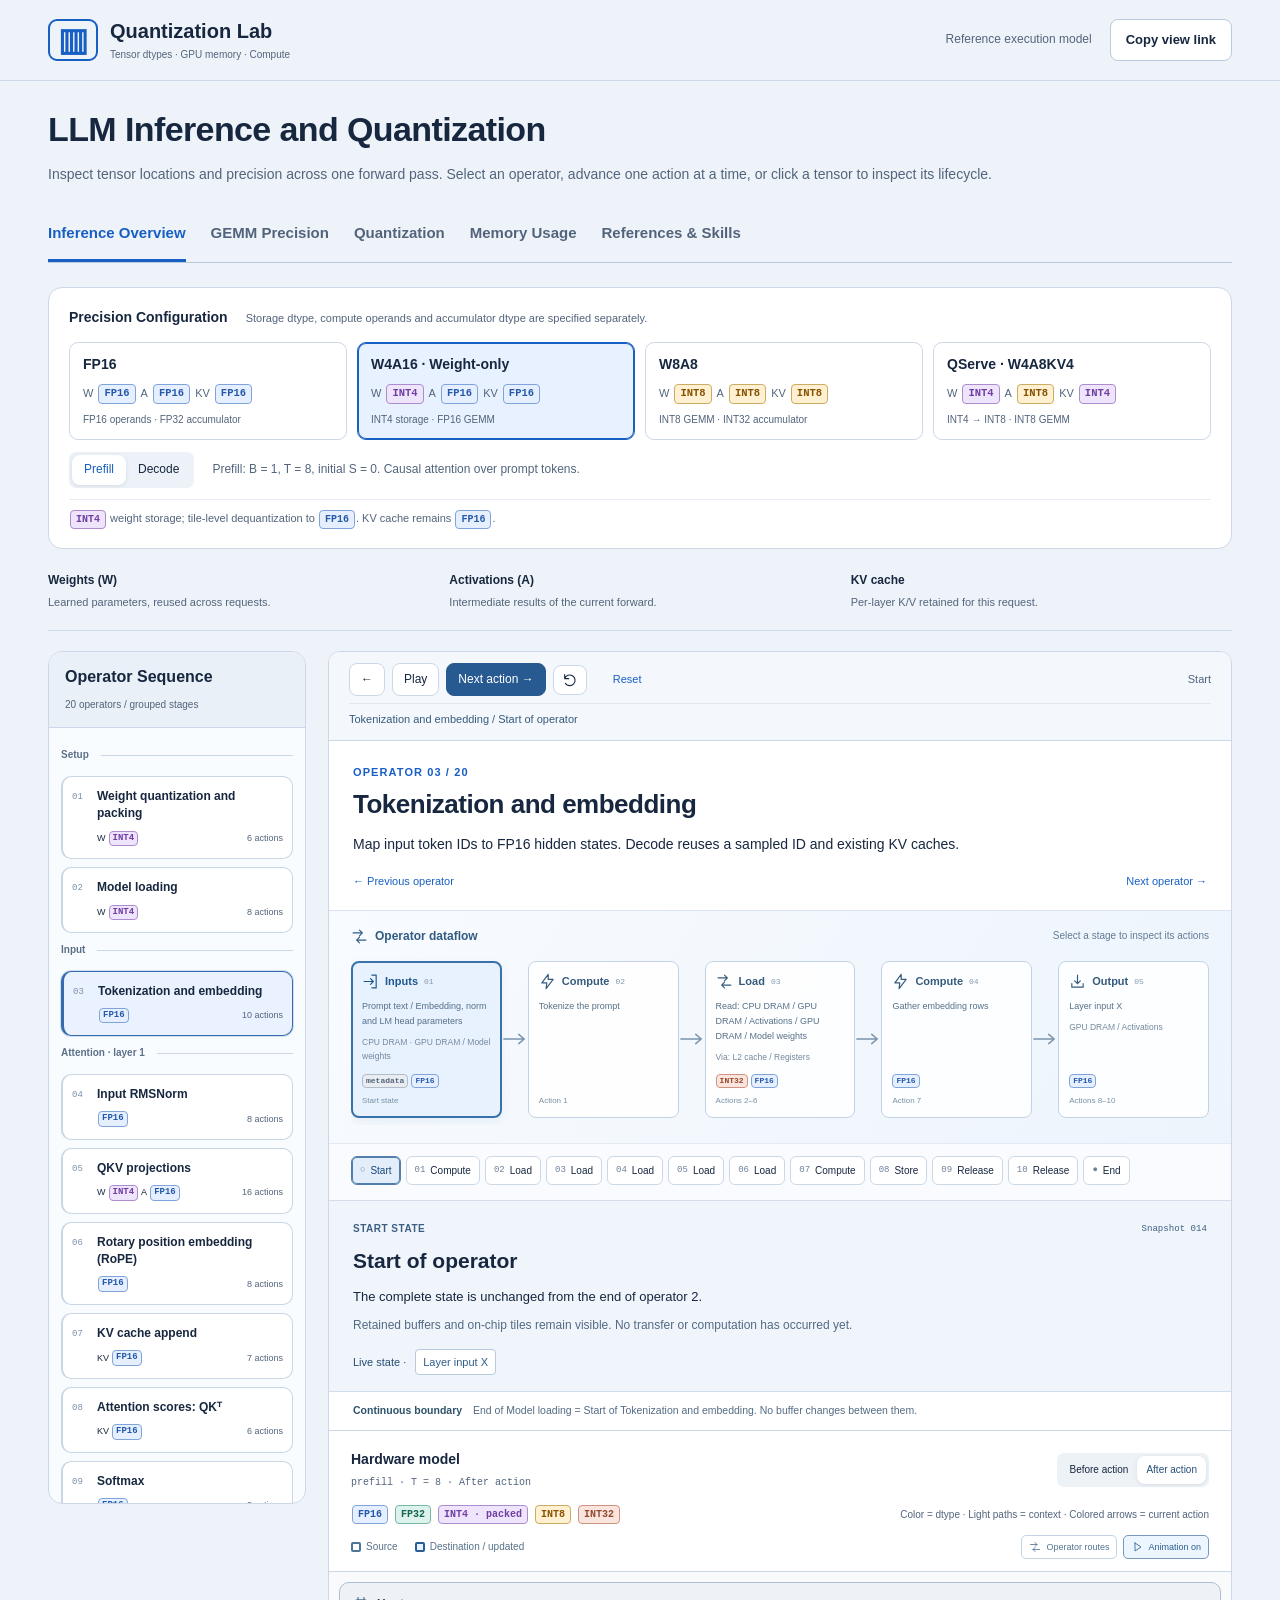
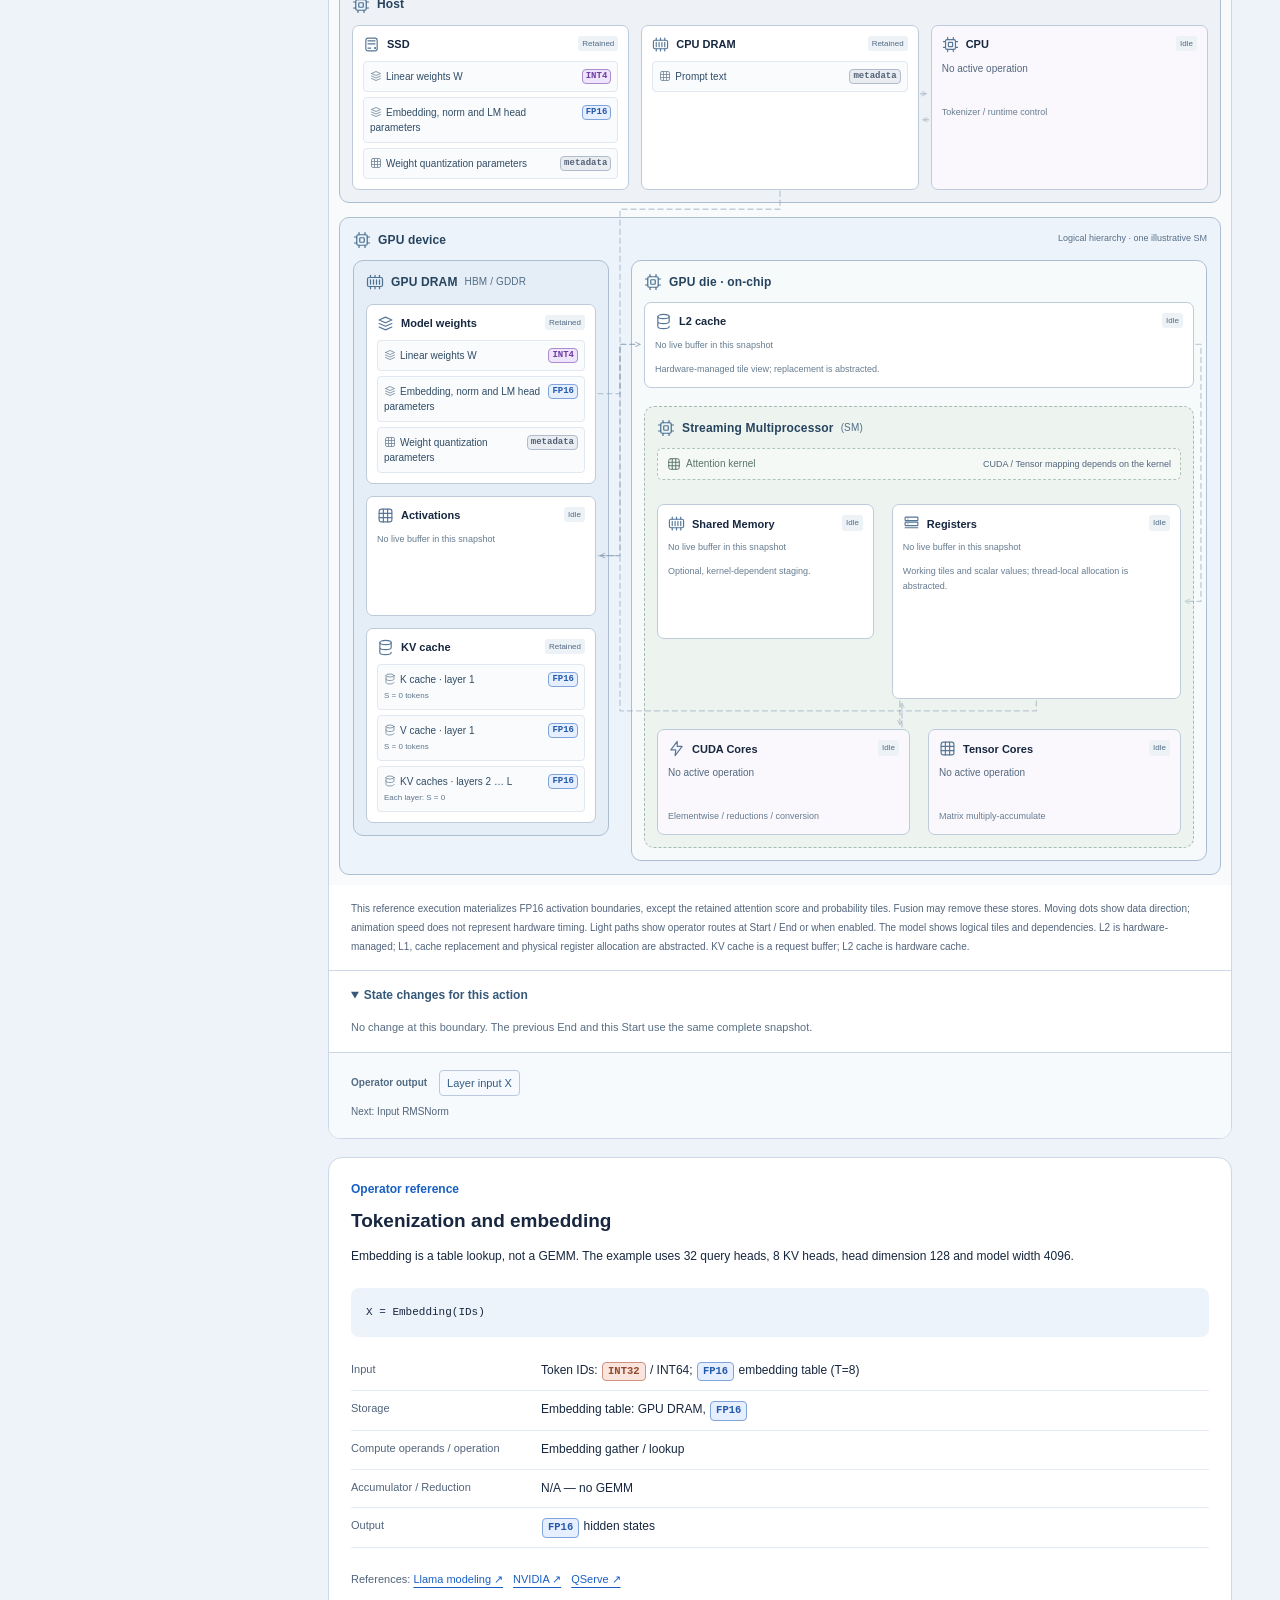
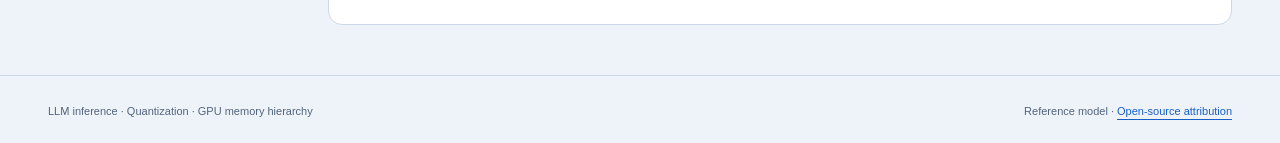
==== commit 0f9d1faf: "Route arrows around buffer labels and clarify overview input locations" ====
--- a/quantization-lab/index.html
+++ b/quantization-lab/index.html
@@ -3,14 +3,14 @@
 <head>
 <meta charset="utf-8"><meta name="viewport" content="width=device-width,initial-scale=1">
 <meta name="description" content="LLM inference operators, tensor dtypes, GPU memory hierarchy and quantization. An interactive reference model.">
-<meta name="theme-color" content="#eef3f9"><meta name="quantization-lab-build" content="20261026h">
+<meta name="theme-color" content="#eef3f9"><meta name="quantization-lab-build" content="20261026i">
 <title>Quantization Lab · LLM Inference and Quantization</title>
-<link rel="stylesheet" href="style.25f3005abe.css">
-<script src="model.ba1b070265.js" defer></script><script src="hardware-model.b4c971d85c.js" defer></script><script src="hardware-view.50ad1fdf4e.js" defer></script><script src="execution-model.ee287ce2a7.js" defer></script><script src="motion-view.9395a87475.js" defer></script><script src="execution-view.9f3a48d24e.js" defer></script><script src="app.24d96edc46.js" defer></script>
+<link rel="stylesheet" href="style.f441765c6c.css">
+<script src="model.ba1b070265.js" defer></script><script src="hardware-model.b4c971d85c.js" defer></script><script src="hardware-view.50ad1fdf4e.js" defer></script><script src="execution-model.ee287ce2a7.js" defer></script><script src="motion-view.c6fb70abf7.js" defer></script><script src="execution-view.087427d7d9.js" defer></script><script src="app.e868d094f0.js" defer></script>
 </head>
 <body>
 <a href="#main" class="skip">Skip to content</a>
-<header class="top"><a class="brand" href="index.html?v=20261026h" aria-label="Quantization Lab"><span class="brand-icon" aria-hidden="true">▥</span><span>Quantization Lab<small>Tensor dtypes · GPU memory · Compute</small></span></a><div class="top-actions"><span class="check-tag">Reference execution model</span><button id="share" class="button small">Copy view link</button></div></header>
+<header class="top"><a class="brand" href="index.html?v=20261026i" aria-label="Quantization Lab"><span class="brand-icon" aria-hidden="true">▥</span><span>Quantization Lab<small>Tensor dtypes · GPU memory · Compute</small></span></a><div class="top-actions"><span class="check-tag">Reference execution model</span><button id="share" class="button small">Copy view link</button></div></header>
 <main id="main">
 <section class="intro"><h1>LLM Inference and Quantization</h1><p>Inspect tensor locations and precision across one forward pass. Select an operator, advance one action at a time, or click a tensor to inspect its lifecycle.</p></section>
 <nav class="tabs" role="tablist" aria-label="Sections"><button role="tab" data-tab="trace" aria-selected="true">Inference Overview</button><button role="tab" data-tab="gemm">GEMM Precision</button><button role="tab" data-tab="numbers">Quantization</button><button role="tab" data-tab="memory">Memory Usage</button><button role="tab" data-tab="sources">References &amp; Skills</button></nav>
@@ -29,7 +29,7 @@
 <div class="continuity-note" id="continuity-note"></div>
 <div class="hardware-toolbar"><div><strong>Hardware model</strong><span id="hardware-context" class="mono"></span></div><div class="snapshot-toggle" aria-label="Displayed snapshot"><button id="show-before" aria-pressed="false">Before action</button><button id="show-after" aria-pressed="true">After action</button></div></div>
 <div class="precision-legend" id="precision-legend" aria-label="Dtype legend"></div>
-<div class="map-instruction"><span><i class="source-symbol"></i> Source</span><span><i class="destination-symbol"></i> Destination / updated</span><div class="map-controls"><button id="routes-toggle" aria-pressed="false">Operator routes</button><button id="animation-toggle" aria-pressed="true">Animation on</button></div></div>
+<div class="map-instruction"><span><i class="source-symbol"></i> Source</span><span><i class="destination-symbol"></i> Destination / updated</span><div class="map-controls"><button id="routes-toggle" aria-pressed="false" title="Show all operator routes during actions; boundary views always retain the routes">Operator routes</button><button id="animation-toggle" aria-pressed="true">Animation on</button></div></div>
 <div class="hardware-scroll"><div id="hardware-map"></div></div>
 <p class="hardware-caption">This reference execution materializes FP16 activation boundaries, except the retained attention score and probability tiles. Fusion may remove these stores. Moving dots show data direction; animation speed does not represent hardware timing. Light paths show operator routes at Start / End or when enabled. The model shows logical tiles and dependencies. L2 is hardware-managed; L1, cache replacement and physical register allocation are abstracted. KV cache is a request buffer; L2 cache is hardware cache.</p>
 <details class="state-details" open><summary>State changes for this action</summary><div id="state-changes"></div></details>
--- a/quantization-lab/style.f441765c6c.css
+++ b/quantization-lab/style.f441765c6c.css
@@ -0,0 +1,36 @@
+:root{--paper:#eef3f9;--surface:#fff;--ink:#17273f;--muted:#52647c;--line:#ccd8e7;--blue:#185fc4;--blue-bg:#e8f1ff;--violet:#7138a5;--violet-bg:#f2ebfa;--orange:#a95009;--orange-bg:#fff0dd;--navy:#182e4c;--radius:14px}*{box-sizing:border-box}html{scroll-behavior:smooth}body{margin:0;background:var(--paper);color:var(--ink);font-family:-apple-system,BlinkMacSystemFont,"PingFang SC","Microsoft YaHei",sans-serif;line-height:1.65;font-size:15px}button,input,select{font:inherit}button,a,input,select{touch-action:manipulation}button{cursor:pointer}a{color:var(--blue);text-underline-offset:4px}button:focus-visible,a:focus-visible,input:focus-visible,select:focus-visible{outline:3px solid #2b73ca;outline-offset:4px}button{color:inherit}code,.mono{font-family:ui-monospace,SFMono-Regular,Menlo,monospace;font-size:.91em}code{background:#eaf0f8;padding:3px 5px;border-radius:4px}p{margin:0 0 14px}h1,h2,h3{line-height:1.25;margin:0 0 12px}h2{font-size:26px;letter-spacing:-.5px}h3{font-size:19px}small,.muted{color:var(--muted)}button{border:1px solid var(--line);background:var(--surface);border-radius:8px;padding:8px 13px}.button{display:inline-block;background:#fff;border:1px solid #bbcbe0;border-radius:8px;text-decoration:none;color:var(--ink);padding:9px 15px;font-weight:600}.small{font-size:13px}.top{max-width:1440px;margin:auto;display:flex;justify-content:space-between;align-items:center;padding:24px 48px;border-bottom:1px solid var(--line);gap:20px}.brand{text-decoration:none;color:var(--ink);font-size:20px;display:flex;align-items:center;gap:12px;line-height:1.2;font-weight:700}.brand small{font-size:11px;font-weight:400;display:block;margin-top:6px}.brand-icon{font-size:32px;color:var(--blue);padding:0 8px;border:2px solid var(--blue);border-radius:9px}.top-actions{display:flex;gap:18px;align-items:center}.check-tag{font-size:12px;color:var(--muted)}main{max-width:1440px;margin:auto;padding:0 48px}.intro{display:grid;grid-template-columns:1fr 1fr;align-items:center;gap:52px;padding:44px 0 38px}.intro h1{font-size:clamp(34px,3.3vw,52px);letter-spacing:-1.7px;line-height:1.22}.intro p{max-width:610px;font-size:16px;color:var(--muted);margin-top:18px;line-height:1.9}.weight-text{color:var(--violet)}.activation-text{color:var(--blue)}.kv-text{color:var(--orange)}.intro p span{font-weight:600;margin:0 3px}.intro-visual{display:grid;grid-template-columns:1fr 32px 1fr 32px 1fr;grid-template-rows:28px 74px 32px;text-align:center;border:1px solid #bdd0e7;border-radius:18px;padding:24px 22px;background:linear-gradient(120deg,#f9fcff,#e3edf9);box-shadow:0 12px 35px #28496d09}.intro-visual>span{font-size:12px;color:var(--muted)}.intro-visual>span:nth-of-type(1){grid-area:1/1}.intro-visual>span:nth-of-type(2){grid-area:1/3}.intro-visual>span:nth-of-type(3){grid-area:1/5}.intro-visual strong{font-size:54px;font-weight:600;letter-spacing:-2px;font-variant-numeric:tabular-nums}.intro-visual strong:nth-of-type(1){grid-area:2/1;color:var(--violet)}.intro-visual strong:nth-of-type(2){grid-area:2/3;color:var(--blue)}.intro-visual strong:nth-of-type(3){grid-area:2/5;color:var(--ink)}.intro-visual strong span{font-size:13px;margin-left:5px;letter-spacing:0}.intro-visual i{align-self:center;color:#7d93ad;font-style:normal;font-size:24px}.intro-visual i:nth-of-type(1){grid-area:2/2}.intro-visual i:nth-of-type(2){grid-area:2/4}.intro-visual small{grid-area:3/1/4/6;font-size:11px;align-self:end}.tabs{display:flex;gap:25px;border-bottom:1px solid #b9c9dd;margin-bottom:24px;overflow-x:auto;white-space:nowrap;scrollbar-width:thin}.tabs button{border:0;background:transparent;border-radius:0;padding:14px 0;border-bottom:3px solid transparent;font-weight:600;color:var(--muted)}.tabs button[aria-selected=true]{color:var(--blue);border-color:var(--blue)}.config{background:#fff;border:1px solid var(--line);border-radius:var(--radius);padding:22px 24px;margin-bottom:30px}.config-title{display:flex;align-items:center;gap:20px;margin-bottom:14px}.config-title span{font-size:12px;color:var(--muted)}.recipes{display:grid;grid-template-columns:repeat(4,1fr);gap:10px}.recipe{display:flex;flex-direction:column;align-items:start;border-radius:9px;padding:12px 14px;text-align:left;line-height:1.4}.recipe span{font-size:11px;color:var(--muted);margin-top:6px}.recipe strong{font-size:15px}.recipe[aria-pressed=true]{background:var(--blue-bg);border-color:var(--blue);box-shadow:inset 0 0 0 1px var(--blue)}.phase-line{display:flex;align-items:center;gap:18px;margin-top:18px}.segmented{display:flex;background:#edf2f8;border-radius:7px;padding:3px;flex-shrink:0}.segmented button{background:transparent;border:0;font-size:12px;padding:5px 12px}.segmented button[aria-pressed=true]{background:#fff;box-shadow:0 1px 4px #17273f1c;color:var(--blue)}.phase-line p{font-size:12px;color:var(--muted);margin:0}.config-note{font-size:12px;margin:13px 0 0;color:var(--muted);border-top:1px solid #e6edf5;padding-top:10px}.trace-heading{display:flex;justify-content:space-between;align-items:center;margin-bottom:20px;gap:20px}.trace-heading p,.section-lead p{color:var(--muted);font-size:14px;margin:0;max-width:850px}.text-link{font-size:13px;white-space:nowrap}.trace-layout{display:grid;grid-template-columns:minmax(0,1.07fr) minmax(0,1fr);gap:24px;align-items:start}.flow-shell{background:#f9fcff;border:1px solid var(--line);border-radius:var(--radius);padding:20px}.legend{display:flex;flex-wrap:wrap;gap:8px 18px;font-size:11px;margin-bottom:22px}.legend span:before{content:"";display:inline-block;width:7px;height:7px;border-radius:50%;background:currentColor;margin-right:6px}.legend-weight{color:var(--violet)}.legend-a{color:var(--blue)}.legend-kv{color:var(--orange)}.legend-control{color:#5c7088}.flow-group{margin:14px 0 9px;font-size:12px;font-weight:600;color:#5d7089;display:flex;align-items:center;gap:12px}.flow-group:after{content:"";height:1px;background:var(--line);flex:1}.flow-node{width:100%;text-align:left;border-radius:10px;position:relative;padding:13px 14px;margin-bottom:27px;background:#fff;display:grid;grid-template-columns:25px 1fr;gap:9px;line-height:1.4;border-left:3px solid var(--blue);scroll-margin-top:28px}.flow-node:after{content:"↓";position:absolute;left:50%;bottom:-25px;color:#a3b7cf;font-size:19px}.flow-node:last-child:after{display:none}.flow-node[data-kind=weight]{border-left-color:var(--violet)}.flow-node[data-kind=kv]{border-left-color:var(--orange)}.flow-node[data-kind=control]{border-left-color:#8195ad}.flow-node[aria-pressed=true]{background:#e9f2ff;border-color:var(--blue);box-shadow:0 0 0 2px #185fc429}.step-num{font-family:ui-monospace,monospace;color:#7b91ad;font-size:11px;padding-top:3px}.node-title{font-weight:650;font-size:14px}.node-en{font-size:11px;color:var(--muted);font-weight:400;margin-left:8px}.node-meta{margin-top:7px;display:flex;gap:6px;align-items:center;flex-wrap:wrap}.dtype{font-family:ui-monospace,monospace;font-size:10px;line-height:1.4;padding:2px 5px;background:#eef3fa;border-radius:4px;color:#405979}.dtype.weight{background:var(--violet-bg);color:var(--violet)}.dtype.kv{background:var(--orange-bg);color:var(--orange)}.location-tag{font-size:10px;margin-left:auto;color:#69829f}.diagram-foot{font-size:11px;color:var(--muted);margin:12px 0 2px;line-height:1.8}.inspector{position:sticky;top:18px;background:#fff;border-radius:var(--radius);border:1px solid var(--line);overflow:hidden}.transport{display:flex;gap:7px;align-items:center;background:#f5f8fc;padding:14px 18px;border-bottom:1px solid var(--line)}.transport button{font-size:12px;padding:5px 10px}.transport .restart{font-size:11px;margin-left:3px;background:transparent;border:0;color:var(--blue)}#progress{font-size:11px;color:var(--muted);margin-left:auto}.detail-body{padding:25px}.step-label{font-size:12px;color:var(--blue);font-weight:600;margin-bottom:10px}.detail-body h3{font-size:25px}.detail-subtitle{font-size:12px;color:var(--muted);margin-bottom:20px}.detail-story{font-size:14px;line-height:1.9;margin-bottom:19px}.hardware-strip{display:flex;gap:5px;align-items:stretch;margin-bottom:18px}.hw{flex:1;min-width:0;background:#f1f4f9;border:1px solid #e0e7f0;padding:8px 3px;text-align:center;border-radius:6px;font-size:10px;line-height:1.4;color:#72839b}.hw.active{color:var(--blue);background:#e7f1ff;border-color:#85afe8;font-weight:650}.hw small{display:block;font-size:8px;color:inherit;margin-top:3px}.spec-table{width:100%;border-collapse:collapse;font-size:12px;line-height:1.7;margin:14px 0 22px}.spec-table th{width:80px;font-weight:500;text-align:left;color:var(--muted);vertical-align:top}.spec-table td,.spec-table th{padding:8px 0;border-bottom:1px solid #e3ebf4}.spec-table td{padding-left:8px}.shape{display:block;font-size:11px;color:var(--muted);margin-top:3px;overflow-wrap:anywhere}.detail-insight{border-left:3px solid var(--orange);background:#fff6e9;padding:12px 14px;font-size:12px;margin:15px 0}.detail-source{font-size:11px;color:var(--muted)}.detail-source a{margin-right:10px}.equation{padding:14px 15px;background:#edf3fb;border-radius:8px;font-family:ui-monospace,monospace;font-size:12px;line-height:1.9;overflow-wrap:anywhere;margin:15px 0}.section-lead{margin:6px 0 26px}.kernel-panel{border:1px solid #bed0e6;background:#fff;border-radius:var(--radius);padding:26px;margin-bottom:24px}.kernel-panel h3{font-size:23px}.kernel-ribbon{display:grid;grid-template-columns:repeat(5,1fr);gap:22px;margin:28px 0}.kernel-box{background:#edf4ff;border:1px solid #acc7e8;border-radius:9px;padding:15px 12px;position:relative;line-height:1.5;min-height:125px}.kernel-box:after{content:"→";position:absolute;right:-19px;top:40%;color:#7086a1}.kernel-box:last-child:after{display:none}.kernel-box:first-child{background:var(--violet-bg);border-color:#cbb4dd}.kernel-box strong{display:block;font-size:14px}.kernel-box small{font-size:11px;display:block;margin-top:8px}.kernel-label{font-size:10px;color:var(--muted);margin-bottom:8px}.kernel-table{width:100%;border-collapse:collapse;font-size:13px}.kernel-table td,.kernel-table th{padding:12px 10px;text-align:left;border-bottom:1px solid #dce5ef}.kernel-table th{font-size:12px;color:var(--muted);font-weight:500}.reading-note{background:#e5edf7;border-radius:10px;padding:23px 26px;margin:24px 0;color:#354e6d;font-size:14px;line-height:1.9}.reading-note p{margin:8px 0}.reading-note a{font-size:13px}.lab-grid{display:grid;grid-template-columns:300px 1fr;gap:25px}.lab-controls{background:#fff;border:1px solid var(--line);border-radius:var(--radius);padding:24px}.lab-controls label{display:block;font-size:13px;font-weight:600;margin-bottom:24px}select,input[type=number]{display:block;margin-top:9px;background:#f8fbff;border:1px solid #bbcee6;border-radius:6px;padding:9px 10px;width:100%;color:var(--ink)}input[type=range]{width:100%;accent-color:var(--blue);margin-top:14px}output{float:right;font-family:ui-monospace,monospace;color:var(--blue);font-weight:500}.lab-controls .muted{font-size:11px;line-height:1.85}.chart-panel{background:#fff;border:1px solid var(--line);border-radius:var(--radius);padding:22px}.chart-key{display:flex;gap:18px;flex-wrap:wrap;font-size:11px;margin-bottom:20px}.chart-panel svg{width:100%;height:auto}.stats-row{display:grid;grid-template-columns:repeat(3,1fr);gap:18px;margin-top:20px;border-top:1px solid var(--line);padding-top:18px}.stats-row span{font-size:11px;color:var(--muted)}.stats-row strong{font-size:24px;display:block;color:var(--ink);font-variant-numeric:tabular-nums}.table-scroll{overflow-x:auto;margin:25px 0}.data-table{width:100%;border-collapse:collapse;background:white;font-family:ui-monospace,monospace;font-size:12px;text-align:right}.data-table td,.data-table th{padding:12px 16px;border-bottom:1px solid #d8e3f1;white-space:nowrap}.data-table th{color:var(--muted);font-weight:500;background:#e5edf7}.clipped{color:#b04e13;background:#fff3e5}.dot-lab{margin-top:34px;border-top:1px solid var(--line);padding-top:26px}.dot-lab>p{font-size:13px;color:var(--muted)}.dot-lab .equation{font-size:13px;background:white;border:1px solid #d2dfef}.memory-controls{display:grid;grid-template-columns:repeat(5,1fr);gap:20px;background:#fff;padding:24px;border:1px solid var(--line);border-radius:var(--radius);margin-bottom:25px}.memory-controls label{font-size:12px;font-weight:500;min-width:0}.memory-controls label:last-child{grid-column:1/-1}.memory-summary{display:grid;grid-template-columns:repeat(3,1fr);gap:20px;margin:25px 0}.mem-item{border-top:3px solid #849bb8;background:#fff;padding:24px 24px 18px}.mem-item:nth-child(2){border-color:var(--violet)}.mem-item:nth-child(3){border-color:var(--orange)}.mem-item strong{display:block;font-size:32px;line-height:1.4;font-variant-numeric:tabular-nums}.mem-item span{font-size:12px;color:var(--muted)}.mem-chart{background:#fff;padding:25px;border:1px solid var(--line);border-radius:var(--radius)}.bar-row{display:grid;grid-template-columns:140px 1fr 110px;gap:16px;align-items:center;margin:14px 0;font-size:12px}.bar-track{height:24px;background:#edf2f9;border-radius:5px;overflow:hidden;display:flex}.bar-w{background:#8c61b4;height:100%;min-width:1px}.bar-kv{background:#c26a20;height:100%;min-width:1px}.mem-formula{margin-top:25px;padding-top:15px;border-top:1px solid var(--line);font-size:13px}.research-table{font-size:13px;width:100%;border-collapse:collapse;background:#fff;margin-bottom:26px}.research-table th,.research-table td{text-align:left;padding:16px;border-bottom:1px solid var(--line);vertical-align:top}.research-table th{font-size:12px;color:var(--muted);background:#e5edf7}.research-table small{font-size:11px}.chosen{font-size:11px;background:var(--blue-bg);color:var(--blue);padding:3px 7px;border-radius:5px;white-space:nowrap}.references{margin-top:35px;display:grid;grid-template-columns:1fr 1fr;gap:14px 30px}.ref{border-bottom:1px solid var(--line);padding:15px 0;font-size:13px}.ref small{display:block;font-size:12px;margin-top:5px}.scope{margin-top:36px;border-left:3px solid #6a87ab;padding:4px 22px;max-width:1000px;color:var(--muted);font-size:13px}footer{margin:50px auto 0;max-width:1440px;border-top:1px solid var(--line);padding:26px 48px;display:flex;justify-content:space-between;color:var(--muted);gap:20px;font-size:11px}#toast{position:fixed;bottom:25px;left:50%;transform:translateX(-50%);background:var(--navy);border-radius:9px;color:#fff;font-size:13px;padding:12px 24px;display:none;z-index:10}.skip{position:absolute;top:-80px;background:#fff;padding:12px;z-index:99}.skip:focus{top:5px}[hidden]{display:none!important}.view{animation:none}button:disabled{opacity:.4;cursor:default}svg text{font-family:-apple-system,BlinkMacSystemFont,"PingFang SC",sans-serif}@media(min-width:1500px){.inspector{top:30px}}@media(max-width:1050px){main{padding:0 28px}.top{padding:22px 28px}.intro{gap:25px}.trace-layout{grid-template-columns:1fr 1fr;gap:15px}.detail-body{padding:20px}.transport{padding:12px 10px;gap:4px}.transport button{padding:5px 7px}.kernel-ribbon{gap:15px}.kernel-box{padding:12px 9px}.kernel-box:after{right:-14px}.memory-controls{grid-template-columns:repeat(3,1fr)}.config{padding:20px}.node-en{display:block;margin-left:0;margin-top:2px}.lab-grid{grid-template-columns:260px 1fr}}@media(max-width:760px){main{padding:0 18px}.top{padding:18px;gap:12px}.brand{font-size:16px}.brand-icon{font-size:24px;padding:0 6px}.brand small{font-size:9px}.check-tag{display:none}.top-actions{gap:0}.top-actions button{font-size:10px;padding:8px}.intro{grid-template-columns:1fr;padding:30px 0 24px;gap:20px}.intro h1{font-size:38px}.intro p{font-size:14px;line-height:1.8;margin-bottom:0}.intro-visual{max-width:none;padding:17px;grid-template-rows:23px 60px 23px}.intro-visual strong{font-size:42px}.tabs{gap:22px;margin-bottom:18px}.tabs button{font-size:13px;padding:11px 0}.config{padding:17px}.config-title{display:block}.config-title span{display:block;font-size:11px;margin-top:4px}.recipes{grid-template-columns:1fr 1fr;gap:8px}.recipe{padding:10px}.recipe strong{font-size:12px}.recipe span{font-size:10px}.phase-line{align-items:start;gap:10px}.phase-line p{font-size:11px}.config-note{font-size:11px}.trace-heading{align-items:start;display:block}.trace-heading h2,.section-lead h2{font-size:24px}.trace-heading p{font-size:12px}.trace-heading a{font-size:12px;display:inline-block;margin-top:9px}.trace-layout{display:flex;flex-direction:column-reverse;gap:18px}.inspector{position:static;width:100%}.flow-shell{width:100%;padding:16px}.detail-body{padding:20px}.detail-body h3{font-size:23px}.detail-story{font-size:13px}.spec-table{font-size:12px}.detail-insight{font-size:12px}.transport{padding:12px 14px;position:sticky;top:0}.kernel-panel{padding:18px}.kernel-ribbon{display:flex;flex-direction:column;gap:20px}.kernel-box{min-height:0;padding:12px 16px}.kernel-box:after{content:"↓";top:auto;bottom:-22px;right:50%;font-size:17px}.kernel-box small{margin-top:4px}.kernel-table{font-size:12px}.kernel-table th,.kernel-table td{padding:10px 5px}.reading-note{padding:18px;font-size:13px}.lab-grid{grid-template-columns:1fr;gap:18px}.lab-controls{padding:20px}.lab-controls label{margin-bottom:18px}.chart-panel{padding:14px}.stats-row{gap:8px}.stats-row strong{font-size:21px}.chart-key{font-size:10px;gap:12px}.data-table{font-size:11px}.data-table td,.data-table th{padding:10px}.memory-controls{grid-template-columns:1fr 1fr;padding:18px;gap:16px}.memory-summary{gap:9px}.mem-item{padding:16px 10px}.mem-item strong{font-size:21px}.mem-item span{font-size:10px}.bar-row{grid-template-columns:80px 1fr 75px;gap:8px;font-size:10px}.mem-chart{padding:15px}.research-table{min-width:650px}.references{grid-template-columns:1fr}.scope{padding-left:14px}.location-tag{margin-left:0}.node-title{font-size:13px}.node-en{display:inline;font-size:10px;margin-left:5px}footer{padding:23px 18px;display:block;font-size:10px}footer span{display:block;margin-bottom:7px}}@media(prefers-reduced-motion:reduce){html{scroll-behavior:auto}*,*:before,*:after{animation:none!important;transition:none!important}}
+
+.glossary{display:grid;grid-template-columns:repeat(3,1fr);gap:30px;border-bottom:1px solid var(--line);padding:0 0 25px;margin-bottom:27px}.glossary strong{font-size:14px}.glossary p{font-size:12px;line-height:1.85;color:var(--muted);margin:7px 0 0}@media(max-width:760px){.glossary{grid-template-columns:1fr;gap:16px}.glossary p{margin-top:4px}}
+
+
+/* Integrated operator-level hardware model */
+.intro{display:block;padding:27px 0 20px}.intro h1{font-size:32px;letter-spacing:-.6px;line-height:1.25}.intro p{font-size:14px;max-width:none;margin:12px 0 0;line-height:1.7}.top{padding-top:19px;padding-bottom:19px}.brand small{font-size:10px}
+.config{padding:18px 20px;margin-bottom:22px}.config-title{margin-bottom:12px}.config-title strong{font-size:14px}.config-title span{font-size:11px}.recipe{gap:0;padding:12px 13px}.recipe strong{font-size:14px}.recipe .recipe-formats{display:flex;align-items:center;flex-wrap:wrap;gap:4px;margin-top:9px;font-size:11px}.recipe .recipe-note{display:block;margin-top:8px;font-size:10px}.recipe .dtype,.dtype{display:inline-flex;align-items:center;vertical-align:baseline;white-space:nowrap;font-family:ui-monospace,SFMono-Regular,Menlo,monospace;font-size:10.5px;font-weight:600;line-height:1.5;padding:1px 5px;border-radius:4px;background:var(--dtype-fill,#e6efff);color:var(--dtype-ink,#2459aa);border:1px solid var(--dtype-stroke,#7fa4da);margin:1px 1px}
+.dtype-fp16{--dtype-fill:#e6efff;--dtype-ink:#2459aa;--dtype-stroke:#7fa4da}.dtype-fp32{--dtype-fill:#ddf2ec;--dtype-ink:#156553;--dtype-stroke:#77b7a5}.dtype-int4{--dtype-fill:#eee4fb;--dtype-ink:#703da2;--dtype-stroke:#ad8bcf}.dtype-int8{--dtype-fill:#fff0d2;--dtype-ink:#875200;--dtype-stroke:#cdab63}.dtype-int32{--dtype-fill:#fae5de;--dtype-ink:#91492f;--dtype-stroke:#cf927e}.dtype-meta{--dtype-fill:#e9edf2;--dtype-ink:#526176;--dtype-stroke:#b0bccb}
+.config-note{font-size:11px;line-height:1.7;margin-top:11px;padding-top:9px}.config-note .dtype{font-size:10px}.phase-line{margin-top:12px}.overview-definitions{display:grid;grid-template-columns:repeat(3,1fr);gap:20px;padding-bottom:18px;margin-bottom:20px;border-bottom:1px solid var(--line);font-size:11px;color:var(--muted)}.overview-definitions strong{display:block;color:var(--ink);font-size:12px;margin-bottom:3px}
+.trace-layout{display:grid;grid-template-columns:282px minmax(0,1fr);gap:20px;align-items:start}.flow-shell{padding:0;background:#f9fcff;position:sticky;top:16px;overflow:hidden}.flow-header{padding:15px 16px 12px;border-bottom:1px solid var(--line);background:#eaf0f7}.flow-header h2{font-size:16px;letter-spacing:0;margin:0 0 4px}.flow-header>span{font-size:10px;color:var(--muted)}.flow{position:relative;overflow-y:auto;overscroll-behavior:contain;max-height:calc(100vh - 145px);min-height:400px;padding:10px 12px;scrollbar-width:thin}.flow-group{font-size:10px;margin:9px 0 12px}.flow-node{grid-template-columns:18px minmax(0,1fr);gap:7px;padding:11px 9px;margin-bottom:8px;border:1px solid #c8d6e6;border-left-width:2px;box-shadow:none;line-height:1.45;background:#fff;scroll-margin:5px}.flow-node[data-kind=weight],.flow-node[data-kind=kv],.flow-node[data-kind=control]{border-left-color:#8da1bb}.flow-node:after{display:none}.flow-node[aria-pressed=true]{border:1px solid #366cae;border-left:3px solid #366cae;background:#eaf2ff;box-shadow:0 0 0 1px #366cae33}.node-title{display:block;font-size:12px;font-weight:650;overflow-wrap:anywhere}.flow-node .node-en{display:block;font-size:10px;line-height:1.5;margin:4px 0 0;color:#5f738c}.node-meta{display:flex;flex-wrap:wrap;gap:2px;align-items:center;margin-top:7px;font-size:9px}.node-meta .dtype{font-size:9px;padding:0 3px}.step-num{font-size:9px}.flow-location{display:block;font-size:9px;color:#657b97;margin-top:6px}.overview-main{min-width:0}.hardware-panel{background:white;border:1px solid var(--line);border-radius:12px;overflow:hidden}.hardware-heading{display:flex;justify-content:space-between;gap:15px;align-items:center;padding:18px 20px 10px}.hardware-heading h2{font-size:17px;margin-bottom:8px;letter-spacing:0}#hardware-operator strong{display:inline;font-size:14px;font-weight:550}#hardware-operator span{font-size:11px;margin-left:10px;color:var(--muted)}#hardware-context{font-size:10px;color:var(--muted);white-space:nowrap;align-self:start;margin-top:4px}.transport{padding:10px 15px}.transport .restart{margin-left:8px}.transport button{font-size:11px}.precision-legend{display:flex;align-items:center;flex-wrap:wrap;gap:6px;padding:0 20px 12px}.precision-legend .dtype{font-size:10px}.legend-note{font-size:10px;color:var(--muted);margin-left:auto}.hardware-scroll{width:100%;overflow-x:auto;overscroll-behavior-x:contain;border-top:1px solid #dfe7f0;background:#fafcfe}.hardware-svg{width:100%;min-width:760px;height:auto;display:block}.hardware-caption{font-size:10.5px;line-height:1.9;color:var(--muted);padding:11px 20px 13px;margin:0;border-bottom:1px solid var(--line)}.hardware-svg .host-region{fill:#f0f3f7;stroke:#aebed0}.hardware-svg .gpu-region{fill:#eef4fb;stroke:#829ab8;stroke-width:1.5}.hardware-svg .dram-region{fill:#e7eff9;stroke:#b2c4db}.hardware-svg .die-region{fill:#f8fbfc;stroke:#b3c5cb}.hardware-svg .sm-region{fill:#eef5f2;stroke:#a3bcb1;stroke-dasharray:6 4}.hardware-svg .sm-region.active{stroke:#4c7667;stroke-width:2;stroke-dasharray:none}.hardware-svg text{font-family:-apple-system,BlinkMacSystemFont,"Segoe UI",sans-serif}.region-title{fill:#294562;font-size:14px;font-weight:650}.region-note{fill:#5a718c;font-size:11px}.hw-node .node-frame{fill:#fff;stroke:#b6c6d6;stroke-width:1.2}.hw-node.compute-node .node-frame{fill:#f8f5fb}.hw-node.active .node-frame{stroke:#375e84;stroke-width:2}.hw-node.state-write .node-frame,.hw-node.state-append .node-frame,.hw-node.state-optional-write .node-frame{stroke-width:2.8}.hw-node.state-dependent .node-frame{stroke:#9caeba;stroke-dasharray:5 3}.hw-node.state-idle .node-frame{fill:#f6f9fc;stroke:#c3ceda}.hw-node-title{font-size:14px;font-weight:650;fill:#243e59}.hw-data-label{font-size:12.5px;fill:#2e4660}.hw-dtype-label{font:600 11.5px ui-monospace,SFMono-Regular,Menlo,monospace!important}.hw-dtype{stroke-width:.8}.hw-node-note{font-size:10.5px;fill:#5a6e86}.node-status-bg{fill:#e9eef4;stroke:none}.node-status{font-size:9.5px;fill:#455e79}.hw-node.active .node-status-bg{fill:#dce7f2}.hw-node.active .node-status{fill:#274e75;font-weight:600}.hw-connection{opacity:.15}.hw-connection.active{opacity:1}.attention-mapping rect{fill:#e6eef5;stroke:#9cafc2}.attention-mapping text{font-size:11.5px;fill:#2b4b67}.event-heading{display:flex;gap:15px;justify-content:space-between;padding:13px 20px 10px;font-size:12px}.event-heading>span{font-size:10px;color:var(--muted)}.hardware-events{padding:0 20px 16px}.hardware-event{display:grid;grid-template-columns:62px 190px minmax(0,1fr);gap:12px;font-size:11px;align-items:start;padding:8px 0;border-bottom:1px solid #e6edf5}.hardware-event:last-child{border:0}.event-action{font-weight:650;color:#2e4c6b}.event-location{font-family:ui-monospace,SFMono-Regular,Menlo,monospace;font-size:10px;color:#435d79}.event-tensor{line-height:1.9}.event-tensor small{display:block;color:var(--muted);font-size:10px}.event-tensor .dtype{font-size:9.5px}.inspector{position:static;margin-top:18px;overflow:hidden}.detail-body{padding:22px}.detail-body h3{font-size:20px;letter-spacing:0}.detail-story{font-size:13px;line-height:1.95}.detail-story .dtype,.detail-insight .dtype{font-size:10px}.spec-table{font-size:12px;line-height:1.8}.spec-table th{width:175px;font-size:11px}.spec-table td{padding-left:15px}.detail-insight{border-color:#6a85a7;background:#edf3fa;font-size:12px}.location-pill{display:inline-block;font-family:ui-monospace,SFMono-Regular,Menlo,monospace;font-size:10px;border:1px solid #bacbde;border-radius:4px;background:#f0f5fb;padding:2px 5px;margin:2px 3px 2px 0}.location-shared,.location-registers,.location-sm{background:#eef5f2;border-color:#afc7ba}.location-cuda,.location-tensor{background:#f5f0f9;border-color:#c4b4d4}.location-cpu,.location-host,.location-ssd{background:#edf0f4;border-color:#bbc6d3}.kernel-label{font-size:11px;font-weight:600}.kernel-box:first-child{background:#f6f9fd;border-color:#acc7e8}.kernel-box strong{line-height:2;font-size:13px}.kernel-box small{font-size:11px}.kernel-table .dtype{font-size:10px}.section-lead h2{font-size:25px}.references .ref{min-width:0}.ref small{line-height:1.8}.lab-controls .muted{line-height:1.9}
+@media(min-width:1600px){.trace-layout{grid-template-columns:310px minmax(0,1fr)}}@media(max-width:1100px){.trace-layout{grid-template-columns:245px minmax(0,1fr);gap:14px}.hardware-heading{padding:15px}.precision-legend{padding:0 15px 10px}#hardware-context{display:none}.hardware-event{grid-template-columns:52px 150px minmax(0,1fr);gap:8px}.flow-header{padding:13px}.node-title{font-size:11px}.flow{padding:8px}.hardware-events{padding:0 15px 12px}}@media(max-width:760px){.intro{padding:22px 0 18px}.intro h1{font-size:26px;letter-spacing:-.4px}.intro p{font-size:12px}.config{padding:15px}.config-title span{font-size:10px;margin-top:4px}.recipe strong{font-size:11px}.recipe .recipe-note{font-size:9px}.recipe .recipe-formats{font-size:9px;gap:3px;margin-top:6px}.recipe .dtype{font-size:8px;padding:0 3px}.config-note{font-size:10px}.phase-line p{font-size:10px}.overview-definitions{grid-template-columns:1fr;gap:8px;font-size:10px}.overview-definitions strong{display:inline;font-size:11px;margin-right:7px}.trace-layout{display:grid;grid-template-columns:minmax(0,1fr);gap:16px}.flow-shell{position:static;width:100%;order:0}.flow-header{display:flex;align-items:center;justify-content:space-between;padding:12px}.flow-header h2{font-size:14px;margin:0}.flow{min-height:0;max-height:265px;padding:8px 12px}.flow-node{padding:10px;grid-template-columns:20px minmax(0,1fr);margin-bottom:7px}.node-title{font-size:12px}.flow-node .node-en{font-size:10px;margin-top:2px}.flow-node .node-meta{margin-top:5px}.flow-node .flow-location{display:none}.overview-main{order:1}.hardware-panel{width:100%}.hardware-heading{display:block;padding:15px 12px 10px}.hardware-heading h2{font-size:16px}#hardware-operator strong{font-size:12px}#hardware-operator span{display:block;margin:3px 0 0;font-size:10px}.precision-legend{gap:5px;padding:0 12px 10px}.precision-legend .dtype{font-size:9px}.legend-note{margin-left:0;width:100%;font-size:9px;margin-top:4px}.hardware-svg{min-width:870px}.hardware-caption{padding:10px 12px;font-size:10px}.event-heading{padding:12px;font-size:11px}.event-heading>span{display:none}.hardware-events{padding:0 12px 12px}.hardware-event{grid-template-columns:52px minmax(0,1fr);gap:3px 8px;font-size:10px}.event-location{font-size:9px}.event-tensor{grid-column:2;overflow-wrap:anywhere}.detail-body{padding:18px}.detail-body h3{font-size:19px}.spec-table th{width:105px;font-size:10px;overflow-wrap:anywhere}.spec-table td{padding-left:10px;font-size:11px}.detail-story{font-size:12px}.dtype{font-size:10px}.tabs button{font-size:12px}.recipe .dtype{font-size:8px}.chart-panel #quant-chart text{font-size:15px}.memory-controls label{font-size:11px}.top .brand small{font-size:8px}}
+@media(prefers-reduced-motion:no-preference){.hw-node.active .hw-data.updated .hw-dtype{animation:hw-update 650ms ease-out 1}@keyframes hw-update{from{stroke-width:3}to{stroke-width:.8}}}
+
+
+#memory-results .bar-w{background:var(--bar-color,#2459aa)}#memory-results .bar-kv{background:repeating-linear-gradient(135deg,#ffffff66 0 3px,transparent 3px 6px),var(--bar-color,#2459aa)}.memory-legend{display:flex;align-items:center;gap:20px;font-size:11px;color:var(--muted);flex-wrap:wrap;margin:16px 0}
+
+.hardware-panel{overflow:clip}.hardware-panel>.transport{position:sticky;top:0;z-index:3;background:#f4f7fc;border-bottom:1px solid var(--line)}
+
+/* Continuous execution view. Native layout keeps complete tensor names visible. */
+main,.top,footer{max-width:1680px}body{font-family:-apple-system,BlinkMacSystemFont,"Segoe UI",sans-serif}.intro{max-width:1000px}.intro h1{font-size:34px}.intro p{font-size:14px}.config-title{flex-wrap:wrap;gap:6px 18px}.trace-layout{grid-template-columns:258px minmax(0,1fr);gap:22px}.node-meta small{font-size:9px;margin-left:auto;color:var(--muted)}.flow-node{padding:11px 9px}.flow{max-height:calc(100vh - 125px)}.operator-heading{padding:22px 24px 17px}.operator-number{font-size:11px;letter-spacing:1.1px;text-transform:uppercase;color:var(--blue);font-weight:650;margin-bottom:7px}.operator-heading h2{font-size:26px;letter-spacing:-.5px}.operator-heading>p{font-size:14px;line-height:1.75;max-width:860px;margin-bottom:12px}.operator-nav{display:flex;justify-content:space-between;gap:10px}.operator-nav button{font-size:11px;border:0;background:transparent;color:var(--blue);padding:3px 0}.transport{padding:11px 20px}.transport button{font-size:12px;padding:6px 11px}#next{background:#285a92;border-color:#285a92;color:white}#progress{font-size:11px}.action-timeline{display:flex;overflow-x:auto;gap:5px;padding:12px 22px 15px;border-top:1px solid #e3eaf3;border-bottom:1px solid #d3deea;scrollbar-width:thin;scroll-padding:18px;background:#f9fbfe}.action-timeline button{border:1px solid #cbd8e6;white-space:nowrap;border-radius:6px;display:flex;align-items:center;gap:5px;font-size:10px;padding:7px 8px;line-height:1.35;flex-shrink:0}.action-timeline button>span{font-family:ui-monospace,monospace;font-size:9px;color:#6d819a}.action-timeline button[aria-pressed=true]{color:#154578;border-color:#507fae;background:#e4eefb;box-shadow:inset 0 0 0 1px #507fae}.action-explanation{padding:20px 24px 16px;background:#f0f5fc;border-bottom:1px solid #d0ddeb;scroll-margin-top:65px}.action-label{display:flex;justify-content:space-between;gap:15px;font-size:10px;color:#3c5e83;margin-bottom:8px}.action-label>span:first-child{font-weight:650;text-transform:uppercase;letter-spacing:.5px}.action-explanation h3{font-size:21px;line-height:1.45;margin-bottom:9px}.action-explanation>p{font-size:13px;line-height:1.8;margin-bottom:7px}#action-why{color:#536a83;font-size:12px}.action-route{display:flex;align-items:center;flex-wrap:wrap;gap:9px;font-size:11px;margin-top:12px;color:#264c71}.action-route>span{display:flex;gap:9px;align-items:center;flex-wrap:wrap}.action-route .tensor-link{font-size:11px;background:white}.continuity-note{font-size:10.5px;padding:10px 24px;border-bottom:1px solid var(--line);color:#536b83;line-height:1.7}.continuity-note strong{margin-right:8px;color:#2e526b}.hardware-toolbar{display:flex;justify-content:space-between;align-items:center;gap:15px;padding:17px 22px 12px}.hardware-toolbar>div:first-child{display:flex;flex-direction:column;gap:4px;font-size:14px}.hardware-toolbar #hardware-context{display:block;font-size:10px;margin:0;align-self:start}.snapshot-toggle{display:flex;background:#edf2f7;padding:3px;border-radius:7px;flex-shrink:0}.snapshot-toggle button{font-size:10px;background:transparent;border:0;padding:6px 9px}.snapshot-toggle button[aria-pressed=true]{background:white;color:#254e7b;box-shadow:0 1px 4px #18334f1a}.precision-legend{padding:0 22px 10px;gap:5px}.precision-legend .legend-note{font-size:10px;line-height:1.7}.map-instruction{display:flex;flex-wrap:wrap;gap:7px 17px;font-size:10px;color:#577087;padding:0 22px 12px}.map-instruction>span{display:flex;align-items:center;gap:5px}.map-instruction>span:last-child{margin-left:auto;color:#2c5f92}.source-symbol,.destination-symbol{width:10px;height:10px;border:2px solid #4d769b;border-radius:2px;background:white}.destination-symbol{background:#e8f1ff;border-color:#285d96}.hardware-scroll{background:#f8fafc;border-top:1px solid var(--line);padding:10px;scrollbar-width:thin}.hardware-board{min-width:720px;position:relative;font-size:12px}.hardware-region{border:1px solid #acbed2;border-radius:10px;padding:12px;background:#f2f6fa;position:relative}.hardware-region>h3,.region-heading>h3{font-size:12px;font-weight:650;letter-spacing:.15px;line-height:1.6;margin:0 0 10px;color:#27445f}.hardware-region>h3>small{font-size:10px;color:#526e87;font-weight:400}.host-group{background:#eef1f6;margin-bottom:14px}.host-grid{display:grid;grid-template-columns:repeat(3,minmax(0,1fr));gap:12px}.gpu-group{background:#edf3fa;padding:13px}.region-heading{display:flex;justify-content:space-between;align-items:start;gap:14px}.region-heading>span{font-size:9px;color:#576f88}.device-grid{display:grid;grid-template-columns:minmax(0,0.8fr) minmax(0,1.8fr);gap:22px;align-items:start}.dram-group{background:#e5edf7;padding:12px;display:flex;flex-direction:column;gap:12px}.dram-group>h3{margin-bottom:0}.die-group{background:#f7fafb;padding:12px}.sm-group{background:#edf4f0;border-color:#a5bdb1;border-style:dashed;margin-top:18px;padding:12px}.sm-group.sm-active{border-style:solid;border-color:#668b78}.sm-storage{display:grid;grid-template-columns:minmax(0,.9fr) minmax(0,1.2fr);gap:18px;align-items:start}.sm-compute{display:grid;grid-template-columns:1fr 1fr;gap:18px;margin-top:18px}.memory-node{position:relative;min-width:0;background:#fff;border:1px solid #bdcbda;border-radius:7px;padding:10px;z-index:1}.memory-node>header{display:flex;align-items:start;gap:6px;justify-content:space-between;margin-bottom:8px}.memory-node h4{font-size:11px;line-height:1.5;margin:0;font-weight:650;overflow-wrap:anywhere}.memory-status{font-size:8px;line-height:1.4;color:#526b84;background:#edf2f7;padding:2px 4px;border-radius:3px;flex-shrink:0;max-width:84px;overflow-wrap:anywhere;text-align:center}.memory-node.is-source{border:2px solid #6788aa;padding:9px}.memory-node.is-dest{border:2px solid #2e659c;padding:9px;box-shadow:0 0 0 3px #225d8b12}.memory-node.is-source .memory-status,.memory-node.is-dest .memory-status{color:#245583;background:#e6f0fc}.memory-node.is-compute{border-color:#527c69;border-width:2px;padding:9px;background:#f7fbf8}.tensor-cells{display:flex;flex-direction:column;gap:5px}.tensor-cell{display:grid;grid-template-columns:minmax(0,1fr) auto;align-items:start;gap:3px 6px;min-width:0;width:100%;border-radius:4px;text-align:left;border:1px solid #e1e8ef;background:#f9fbfd;padding:7px 6px;line-height:1.5}.tensor-label{font-size:10px;overflow-wrap:anywhere;white-space:normal;display:block;color:#304c65}.tensor-cell .dtype{font-size:9px;line-height:1.45;margin:0;padding:0 3px}.tensor-cell small{grid-column:1/-1;font-size:8px;color:#61768b;overflow-wrap:anywhere}.tensor-cell:hover,.tensor-cell.is-selected{background:#eaf2ff;border-color:#5d83ad}.tensor-cell.is-changed{border-color:#6994b7;background:#edf5fd;box-shadow:inset 3px 0 #2c6290}.memory-node-note,.empty-location{font-size:9px;line-height:1.65;color:#667c90;margin:4px 0 0;overflow-wrap:anywhere}.compute-unit{background:#faf8fc}.compute-state{font-size:10px;line-height:1.65;color:#536880;min-height:35px;overflow-wrap:anywhere}.is-compute .compute-state{color:#235444;font-weight:600}.memory-node-note{margin-top:9px}.die-group>.memory-node .tensor-cells{display:grid;grid-template-columns:1fr 1fr;gap:6px}#transfer-overlay{position:absolute;inset:0;width:100%;height:100%;z-index:2;overflow:visible;pointer-events:none}.active-transfer{fill:none;stroke-width:2.2;stroke-linejoin:round;stroke-linecap:round}.transfer-underlay{fill:none;stroke:white;stroke-width:6;stroke-linejoin:round;opacity:.9}.hardware-caption{padding:14px 22px;font-size:10px;line-height:1.9}.state-details{padding:15px 22px;border-bottom:1px solid var(--line)}.state-details>summary{font-size:12px;font-weight:650;cursor:pointer;color:#365979}.state-delta-scroll{overflow-x:auto;margin-top:12px}.state-delta{border-collapse:collapse;width:100%;font-size:10px;min-width:480px;line-height:1.7}.state-delta th,.state-delta td{padding:9px 10px;border-bottom:1px solid #e1e8f0;text-align:left;vertical-align:top;width:33.33%;font-weight:400}.state-delta thead th{background:#edf2f8;color:#526c86;font-size:10px}.state-delta tbody th{padding-left:0}.state-delta small{display:block;font-size:9px;color:#617991;line-height:1.7}.state-delta td>.dtype{margin-right:5px;font-size:9px}.absent-copy,.released-copy{color:#6c7e90;font-style:italic;font-size:10px}.unchanged-state{font-size:11px;color:#586e84;line-height:1.7;margin:12px 0 0}.tensor-link{font-size:11px;line-height:1.5;border:1px solid #b8cadc;border-radius:4px;background:#f6f9fd;padding:4px 7px;white-space:normal;text-align:left;overflow-wrap:anywhere;color:#315c87}.tensor-link:hover{border-color:#2c6095;background:#e7f0fb}.handoff{padding:17px 22px;background:#f7fafc;display:flex;flex-wrap:wrap;gap:8px 12px;align-items:center;font-size:11px}.handoff>strong{color:#526b84;font-size:10px}.handoff>div{display:flex;gap:5px;flex-wrap:wrap}.handoff>small{width:100%;font-size:10px}.inspector{margin-top:18px}.detail-body h3{font-size:19px}.detail-body .detail-story{font-size:12px}.detail-body .equation{font-size:11px}.hardware-panel{overflow:clip}dialog{border:1px solid #a6bdd5;border-radius:14px;box-shadow:0 25px 100px #142c4b45;color:var(--ink);background:#fff;width:min(740px,calc(100vw - 32px));max-height:88vh;padding:26px;overscroll-behavior:contain}dialog::backdrop{background:#152b4273;backdrop-filter:blur(2px)}.tensor-inspector-heading{display:flex;gap:20px;justify-content:space-between;align-items:start;margin-bottom:10px}.tensor-inspector-heading h2{font-size:24px;margin:5px 0 0;overflow-wrap:anywhere}.tensor-inspector-heading>button{font-size:11px;flex-shrink:0}#tensor-inspector>p{font-size:12px;line-height:1.85}.tensor-shape{color:#57718b;font-size:11px!important}.inspector-legend{display:flex;flex-wrap:wrap;gap:4px 7px;padding:12px;background:#f2f6fb;border-radius:7px;margin:15px 0 22px;font-size:10px;align-items:center}.inspector-legend>span:last-child{width:100%;margin-top:5px;color:#536c85}#tensor-inspector h3{font-size:14px;margin:20px 0 10px}.copy-list{list-style:none;padding:0;display:grid;gap:7px}.copy-list li{padding:10px;border:1px solid #d1dfec;border-radius:6px;display:flex;align-items:center;flex-wrap:wrap;gap:5px 9px;font-size:11px}.copy-list li>span:not(.dtype){margin-left:auto;color:#536c85}.copy-list small{font-size:10px;width:100%;color:#607991}.lineage{padding:12px 0;border-bottom:1px solid #e0e7ef}.lineage .tensor-link{margin:2px 0}.tensor-history{list-style:none;margin:0;padding:0}.tensor-history>li{margin:0 0 7px}.tensor-history button{width:100%;display:grid;grid-template-columns:48px minmax(0,1fr) 20px;gap:10px;text-align:left;background:#f9fbfd;border-color:#d6e1ec;padding:11px;line-height:1.65}.history-order{font:10px ui-monospace,monospace;color:#6c829b;padding-top:5px}.tensor-history strong{display:block;font-size:12px;font-weight:600;overflow-wrap:anywhere}.tensor-history small{display:block;font-size:10px;color:#61788f;overflow-wrap:anywhere}.tensor-history .dtype{font-size:9px;margin-top:5px}.tensor-history button.current-history{background:#e9f2fe;border-color:#5e86b0}.tensor-history button:hover{border-color:#7299be}.empty-inspector{font-size:12px;padding:12px;background:#f1f5fa;border-radius:6px;color:#566d84}
+@media(min-width:1600px){.trace-layout{grid-template-columns:280px minmax(0,1fr)}}
+@media(max-width:1150px){main{padding:0 24px}.trace-layout{grid-template-columns:220px minmax(0,1fr);gap:16px}.operator-heading{padding:20px}.hardware-scroll{padding:6px}.hardware-board{min-width:700px}.map-instruction>span:last-child{margin-left:0}.hardware-toolbar{padding:15px 18px 12px}.precision-legend{padding-left:18px;padding-right:18px}.precision-legend .legend-note{width:100%;margin:4px 0 0}.operator-heading h2{font-size:23px}}
+@media(max-width:760px){main{padding:0 16px}.trace-layout{display:flex;flex-direction:column;gap:16px}.flow-shell{width:100%;position:static}.flow{display:flex;gap:7px;padding:9px;overflow-x:auto;overflow-y:hidden;min-height:0;max-height:none;align-items:stretch;scroll-snap-type:x proximity}.flow-group{display:none}.flow-node{min-width:184px;max-width:184px;margin:0;align-items:start;scroll-snap-align:start}.flow-node .node-title{font-size:11px}.flow-header{display:flex;justify-content:space-between;align-items:center;gap:8px}.flow-header>span{font-size:9px}.flow-header h2{font-size:13px}.overview-main{width:100%;min-width:0}.overview-definitions{display:none}.operator-heading{padding:18px 16px 13px}.operator-heading h2{font-size:23px;line-height:1.35}.operator-heading>p{font-size:12px;line-height:1.8}.operator-number{font-size:10px}.operator-nav button{font-size:10px}.transport{padding:10px;gap:5px}.transport button{padding:6px 8px;font-size:10px}.transport .restart{margin-left:0;padding:5px}#progress{font-size:9px}.action-timeline{padding:10px 14px 12px}.action-timeline button{font-size:10px}.action-explanation{padding:17px 16px 14px}.action-explanation h3{font-size:18px}.action-explanation>p{font-size:12px}#action-why{font-size:11px}.action-label{font-size:9px}.action-route{font-size:10px;gap:7px}.continuity-note{padding:10px 16px;font-size:10px}.hardware-toolbar{padding:14px 12px;align-items:start;gap:6px}.hardware-toolbar>div:first-child{font-size:12px}.snapshot-toggle button{padding:5px 6px;font-size:9px}.precision-legend{padding:0 12px 10px}.precision-legend .dtype{font-size:9px}.map-instruction{padding:0 12px 12px;font-size:9px;gap:5px 12px}.hardware-scroll{padding:7px}.hardware-board{min-width:700px}.hardware-caption{padding:12px 14px;font-size:10px}.state-details{padding:14px}.handoff{padding:14px}.state-details>summary{font-size:11px}.config-title span{font-size:11px}.intro h1{font-size:28px}.intro p{font-size:12px}.phase-line p{font-size:10px}.recipe .recipe-note{font-size:9px}dialog{padding:19px;width:calc(100vw - 22px);max-height:90vh}.tensor-inspector-heading h2{font-size:21px}.tensor-inspector-heading>button{font-size:10px;padding:6px}.tensor-history button{grid-template-columns:38px minmax(0,1fr) 14px;gap:6px}.tensor-history strong{font-size:11px}.tensor-history small{font-size:10px}.copy-list li>span:not(.dtype){width:100%;margin:0}.config .recipe strong{font-size:11px}.detail-body .spec-table th{width:100px}.top .brand small{font-size:8px}}
+.transport{flex-wrap:wrap;row-gap:7px}.transport-current{flex:0 0 100%;font-size:11px;line-height:1.65;color:#365b7d;white-space:normal;overflow-wrap:anywhere;border-top:1px solid #e0e8f1;padding-top:6px}.memory-node[data-memory="weights"]{min-height:120px}.memory-node[data-memory="activations"]{min-height:120px}.memory-node[data-memory="shared"]{min-height:135px}.memory-node[data-memory="registers"]{min-height:195px}@media(max-width:760px){.transport-current{font-size:9px;padding-top:5px;line-height:1.6}}
+
+/* Operator routes, hardware glyphs and action motion. */
+.ui-icon{width:18px;height:18px;display:inline-block;vertical-align:middle;flex:none;color:inherit}.memory-node h4,.hardware-region>h3,.region-heading>h3{display:flex;align-items:center;gap:7px}.memory-node h4 .ui-icon{width:17px;height:17px;color:#567797}.hardware-region>h3 .ui-icon,.region-heading>h3 .ui-icon{width:18px;height:18px;color:#4c7193}.memory-node h4{min-width:0;overflow-wrap:anywhere}.tensor-glyph{width:12px;height:12px;margin-right:4px;opacity:.65;vertical-align:-2px}.tensor-cell.is-read{border-color:#91adc8;background:#edf3fa}.memory-node.is-compute h4 .ui-icon{color:#28745a}.memory-node.is-source h4 .ui-icon,.memory-node.is-dest h4 .ui-icon{color:#285d91}.activity-dot{width:5px;height:5px;display:inline-block;border-radius:50%;background:#3a8464;margin-right:4px;vertical-align:1px}.kernel-annotation{border:1px dashed #b0c4b7;border-radius:5px;padding:7px 9px;margin-bottom:13px;color:#597367;display:flex;align-items:center;justify-content:space-between;gap:10px;position:relative;z-index:1;background:#f5f9f6}.kernel-annotation>span{display:flex;align-items:center;gap:5px;font-size:10px;flex-shrink:0}.kernel-annotation .ui-icon{width:14px;height:14px}.kernel-annotation>small{font-size:9px;line-height:1.65;text-align:right}.kernel-annotation.is-active{background:#e4f3e9;border:2px solid #548a6e;color:#286449;padding:6px 8px}.operator-dataflow{padding:16px 22px 18px;background:linear-gradient(120deg,#f8fbff,#edf4fc);border-top:1px solid #d9e4f0}.dataflow-title{display:flex;align-items:center;justify-content:space-between;gap:14px;margin-bottom:11px}.dataflow-title>strong{display:flex;gap:7px;align-items:center;font-size:12px;color:#325b82}.dataflow-title>span{font-size:10px;color:#627c94}.dataflow-title .ui-icon{width:17px;height:17px}.overview-scroll{overflow-x:auto;scrollbar-width:thin;padding:3px 0 7px;position:relative}.overview-phases{display:flex;align-items:stretch;min-width:100%;width:max-content}.overview-phase{flex:1 0 145px;width:145px;min-width:145px;max-width:245px;display:flex;flex-direction:column;text-align:left;padding:11px 10px 9px;background:#ffffffd9;border:1px solid #c3d3e4;border-radius:8px;position:relative;line-height:1.6}.overview-phase:hover{background:#f0f6ff;border-color:#7599be}.overview-phase.is-current{border:2px solid #3972a8;padding:10px 9px 8px;background:#e8f2ff;box-shadow:0 4px 11px #28588413}.overview-phase.is-done{border-color:#9eb9ad;background:#f6faf7}.overview-phase-heading{display:flex;align-items:center;gap:6px;font-size:11px;color:#345a7c}.overview-phase-heading .ui-icon{width:17px;height:17px}.overview-phase-heading>strong{overflow-wrap:anywhere}.overview-phase-heading>span{margin-left:auto;font:8px ui-monospace,monospace;color:#8399ae}.overview-phase.is-current .overview-phase-heading{color:#1d578e}.overview-phase-copy{display:flex;flex-direction:column;gap:6px;font-size:9px;color:#556f88;margin-top:9px;overflow-wrap:anywhere;white-space:normal;line-height:1.65}.overview-phase-copy>span+span{color:#74899c;font-size:8.5px}.overview-formats{margin-top:auto;padding-top:10px;display:flex;flex-wrap:wrap;gap:3px}.overview-formats .dtype{font-size:8px;margin:0;padding:0 3px}.overview-phase>small{font-size:8px;color:#7890a5;display:block;margin-top:7px}.overview-connector{flex:0 0 26px;min-height:115px;display:flex;align-items:center;justify-content:center;color:#7994ad}.overview-connector svg{width:26px;height:20px;overflow:visible}.overview-connector path{fill:none;stroke:currentColor;stroke-width:1.6;stroke-linecap:round;stroke-linejoin:round}.overview-connector circle{fill:currentColor;opacity:0}.overview-connector.is-current{color:#2f659b}.overview-connector.is-done{color:#5c8e75}.action-route .ui-icon{width:15px;height:15px}.map-instruction{align-items:center}.map-controls{margin-left:auto;display:flex;gap:6px}.map-controls button{display:inline-flex;align-items:center;gap:5px;border-color:#c4d4e4;border-radius:5px;padding:4px 7px;font-size:9px;line-height:1.6;color:#537392}.map-controls button .ui-icon{width:12px;height:12px}.map-controls button[aria-pressed=true]{background:#edf5ff;border-color:#779abc;color:#2e608f}.transport #replay{display:flex;align-items:center;justify-content:center;padding:6px 8px}.transport #replay .ui-icon{width:16px;height:16px}.operator-route{fill:none;stroke:#7a91a8;stroke-width:1.35;stroke-dasharray:5 4;opacity:.42;stroke-linejoin:round;stroke-linecap:round}.active-transfer{stroke-width:2.8;stroke-dasharray:9 5}.transfer-underlay{stroke-width:7;opacity:.95}.released-copies{display:flex;flex-direction:column;gap:5px;margin-top:8px}.released-tile{display:grid;grid-template-columns:12px minmax(0,1fr) auto;gap:3px 5px;text-align:left;font-size:9px;line-height:1.6;padding:6px;border:1px dashed #aebccc;border-radius:4px;background:#f6f8fb;color:#687c90}.released-tile>.ui-icon{width:12px;height:12px;margin-top:2px}.released-tile>span:not(.dtype){overflow-wrap:anywhere}.released-tile>.dtype{font-size:8px;padding:0 2px;margin:0;opacity:.75}.released-tile>small{grid-column:2/-1;font-size:8px;color:#8c9aaa}.memory-node.is-release{border-style:dashed}.memory-node.is-initialize{background:#eff8f3;border-color:#67977b}.hardware-caption{font-size:10px}.precision-legend .legend-note{white-space:normal}
+@media(prefers-reduced-motion:no-preference){.active-transfer{animation:data-dash 1.7s linear infinite}.overview-connector.is-current circle{animation:overview-dot 1.6s ease-in-out infinite}.memory-node.is-compute,.kernel-annotation.is-active{animation:compute-pulse 2s ease-in-out infinite}.activity-dot{animation:status-pulse 2s ease-in-out infinite}.tensor-cell.is-changed{animation:tensor-arrive .8s ease-out 1}.released-tile{animation:tile-release 1.2s ease-out 1}.memory-node.is-initialize{animation:compute-pulse 2s ease-in-out infinite}}
+@keyframes data-dash{to{stroke-dashoffset:-28}}@keyframes overview-dot{0%{transform:translateX(-4px);opacity:0}20%{opacity:1}80%{opacity:1}100%{transform:translateX(16px);opacity:0}}@keyframes compute-pulse{0%,100%{box-shadow:0 0 0 0 #4d96751a}50%{box-shadow:0 0 0 5px #4d96751a}}@keyframes status-pulse{50%{opacity:.35}}@keyframes tensor-arrive{from{box-shadow:inset 3px 0 #2c6290,0 0 0 5px #3979ae26;background:#d9ebff}to{box-shadow:inset 3px 0 #2c6290}}@keyframes tile-release{from{opacity:1;transform:translateY(-3px)}to{opacity:.68;transform:translateY(0)}}
+.motion-off .active-transfer,.motion-off .overview-connector circle,.motion-off .memory-node,.motion-off .kernel-annotation,.motion-off .activity-dot,.motion-off .tensor-cell,.motion-off .released-tile{animation:none!important}.motion-off .active-transfer{stroke-dasharray:none}.motion-off .flow-particle{display:none}.motion-off .overview-connector circle{display:none}
+@media(prefers-reduced-motion:reduce){.flow-particle{display:none}.active-transfer{stroke-dasharray:none}}
+@media(max-width:1100px){.overview-phase{min-width:138px;flex-basis:138px;width:138px}.overview-connector{flex-basis:23px}.dataflow-title>span{font-size:9px}.operator-dataflow{padding:14px 18px}.map-controls{margin-left:0}.kernel-annotation{align-items:start;flex-direction:column;gap:4px}.kernel-annotation>small{text-align:left}}
+@media(max-width:760px){.operator-dataflow{padding:12px 14px 13px}.dataflow-title{align-items:start;gap:8px}.dataflow-title>strong{font-size:11px;white-space:nowrap}.dataflow-title>span{font-size:8px;text-align:right;max-width:125px}.overview-phase{min-width:145px;width:145px;flex-basis:145px}.overview-phase-copy{font-size:10px}.overview-phase-copy>span+span{font-size:9px}.overview-phase-heading{font-size:11px}.overview-phase>small{font-size:9px}.map-controls{width:100%;gap:6px;margin-top:4px}.map-controls button{font-size:9px;padding:4px 7px}.transport #replay{padding:5px}.transport #replay .ui-icon{width:14px;height:14px}.map-instruction{font-size:9px}}
+.sm-compute{margin-top:30px}
+.kernel-annotation{margin-bottom:24px}
